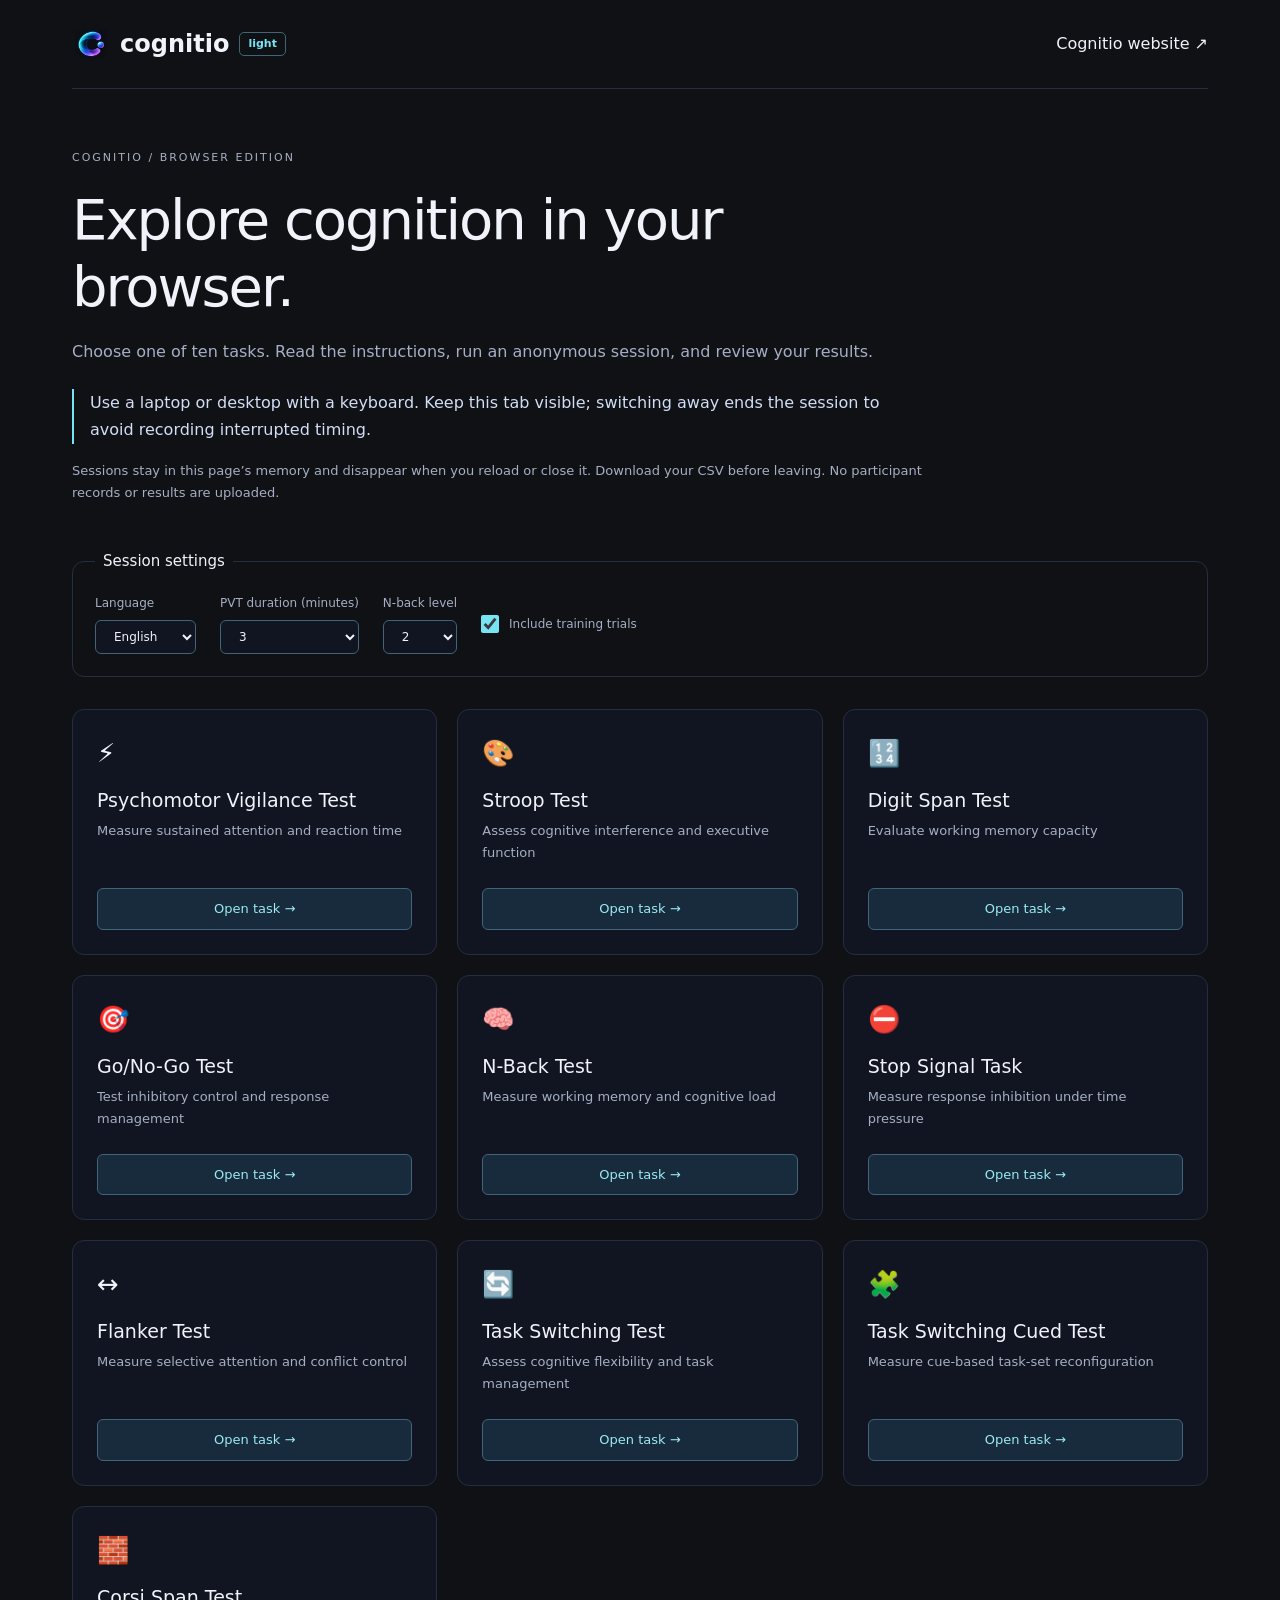
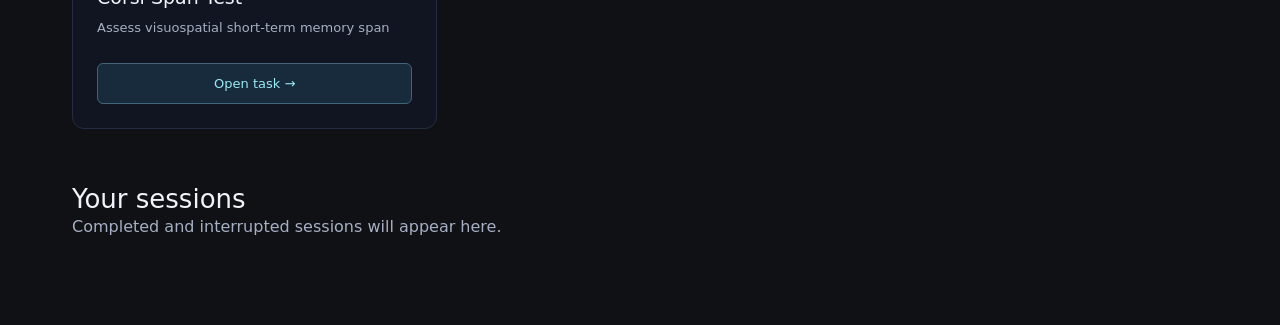
==== play/index.html @ 1f58362c "Publish Cognitio Light with ten anonymous browser tasks and CSV exports" ====
<!doctype html>
<!-- Build entry for Cognitio Light; published as play/index.html. -->
<html lang="en"><head><meta charset="UTF-8"><meta name="viewport" content="width=device-width, initial-scale=1"><meta name="theme-color" content="#090c15"><meta name="description" content="Try all ten Cognitio cognitive tasks in your browser. Anonymous sessions, immediate results, and CSV downloads."><title>Cognitio Light — Browser tasks</title><link rel="icon" href="../assets/favicon.ico">  <script type="module" crossorigin src="./assets/browser-CPSh7Lcc.js"></script>
  <link rel="stylesheet" crossorigin href="./assets/browser-DPBLbcCQ.css">
</head><body><div id="root"></div></body></html>
---- play/assets/browser-DPBLbcCQ.css ----
@charset "UTF-8";:root,[data-bs-theme=light]{--bs-blue:#0d6efd;--bs-indigo:#6610f2;--bs-purple:#6f42c1;--bs-pink:#d63384;--bs-red:#dc3545;--bs-orange:#fd7e14;--bs-yellow:#ffc107;--bs-green:#198754;--bs-teal:#20c997;--bs-cyan:#0dcaf0;--bs-black:#000;--bs-white:#fff;--bs-gray:#6c757d;--bs-gray-dark:#343a40;--bs-gray-100:#f8f9fa;--bs-gray-200:#e9ecef;--bs-gray-300:#dee2e6;--bs-gray-400:#ced4da;--bs-gray-500:#adb5bd;--bs-gray-600:#6c757d;--bs-gray-700:#495057;--bs-gray-800:#343a40;--bs-gray-900:#212529;--bs-primary:#0d6efd;--bs-secondary:#6c757d;--bs-success:#198754;--bs-info:#0dcaf0;--bs-warning:#ffc107;--bs-danger:#dc3545;--bs-light:#f8f9fa;--bs-dark:#212529;--bs-primary-rgb:13,110,253;--bs-secondary-rgb:108,117,125;--bs-success-rgb:25,135,84;--bs-info-rgb:13,202,240;--bs-warning-rgb:255,193,7;--bs-danger-rgb:220,53,69;--bs-light-rgb:248,249,250;--bs-dark-rgb:33,37,41;--bs-primary-text-emphasis:#052c65;--bs-secondary-text-emphasis:#2b2f32;--bs-success-text-emphasis:#0a3622;--bs-info-text-emphasis:#055160;--bs-warning-text-emphasis:#664d03;--bs-danger-text-emphasis:#58151c;--bs-light-text-emphasis:#495057;--bs-dark-text-emphasis:#495057;--bs-primary-bg-subtle:#cfe2ff;--bs-secondary-bg-subtle:#e2e3e5;--bs-success-bg-subtle:#d1e7dd;--bs-info-bg-subtle:#cff4fc;--bs-warning-bg-subtle:#fff3cd;--bs-danger-bg-subtle:#f8d7da;--bs-light-bg-subtle:#fcfcfd;--bs-dark-bg-subtle:#ced4da;--bs-primary-border-subtle:#9ec5fe;--bs-secondary-border-subtle:#c4c8cb;--bs-success-border-subtle:#a3cfbb;--bs-info-border-subtle:#9eeaf9;--bs-warning-border-subtle:#ffe69c;--bs-danger-border-subtle:#f1aeb5;--bs-light-border-subtle:#e9ecef;--bs-dark-border-subtle:#adb5bd;--bs-white-rgb:255,255,255;--bs-black-rgb:0,0,0;--bs-font-sans-serif:system-ui,-apple-system,"Segoe UI",Roboto,"Helvetica Neue","Noto Sans","Liberation Sans",Arial,sans-serif,"Apple Color Emoji","Segoe UI Emoji","Segoe UI Symbol","Noto Color Emoji";--bs-font-monospace:SFMono-Regular,Menlo,Monaco,Consolas,"Liberation Mono","Courier New",monospace;--bs-gradient:linear-gradient(180deg, rgba(255, 255, 255, .15), rgba(255, 255, 255, 0));--bs-body-font-family:var(--bs-font-sans-serif);--bs-body-font-size:1rem;--bs-body-font-weight:400;--bs-body-line-height:1.5;--bs-body-color:#212529;--bs-body-color-rgb:33,37,41;--bs-body-bg:#fff;--bs-body-bg-rgb:255,255,255;--bs-emphasis-color:#000;--bs-emphasis-color-rgb:0,0,0;--bs-secondary-color:rgba(33, 37, 41, .75);--bs-secondary-color-rgb:33,37,41;--bs-secondary-bg:#e9ecef;--bs-secondary-bg-rgb:233,236,239;--bs-tertiary-color:rgba(33, 37, 41, .5);--bs-tertiary-color-rgb:33,37,41;--bs-tertiary-bg:#f8f9fa;--bs-tertiary-bg-rgb:248,249,250;--bs-heading-color:inherit;--bs-link-color:#0d6efd;--bs-link-color-rgb:13,110,253;--bs-link-decoration:underline;--bs-link-hover-color:#0a58ca;--bs-link-hover-color-rgb:10,88,202;--bs-code-color:#d63384;--bs-highlight-color:#212529;--bs-highlight-bg:#fff3cd;--bs-border-width:1px;--bs-border-style:solid;--bs-border-color:#dee2e6;--bs-border-color-translucent:rgba(0, 0, 0, .175);--bs-border-radius:.375rem;--bs-border-radius-sm:.25rem;--bs-border-radius-lg:.5rem;--bs-border-radius-xl:1rem;--bs-border-radius-xxl:2rem;--bs-border-radius-2xl:var(--bs-border-radius-xxl);--bs-border-radius-pill:50rem;--bs-box-shadow:0 .5rem 1rem rgba(0, 0, 0, .15);--bs-box-shadow-sm:0 .125rem .25rem rgba(0, 0, 0, .075);--bs-box-shadow-lg:0 1rem 3rem rgba(0, 0, 0, .175);--bs-box-shadow-inset:inset 0 1px 2px rgba(0, 0, 0, .075);--bs-focus-ring-width:.25rem;--bs-focus-ring-opacity:.25;--bs-focus-ring-color:rgba(13, 110, 253, .25);--bs-form-valid-color:#198754;--bs-form-valid-border-color:#198754;--bs-form-invalid-color:#dc3545;--bs-form-invalid-border-color:#dc3545}[data-bs-theme=dark]{color-scheme:dark;--bs-body-color:#dee2e6;--bs-body-color-rgb:222,226,230;--bs-body-bg:#212529;--bs-body-bg-rgb:33,37,41;--bs-emphasis-color:#fff;--bs-emphasis-color-rgb:255,255,255;--bs-secondary-color:rgba(222, 226, 230, .75);--bs-secondary-color-rgb:222,226,230;--bs-secondary-bg:#343a40;--bs-secondary-bg-rgb:52,58,64;--bs-tertiary-color:rgba(222, 226, 230, .5);--bs-tertiary-color-rgb:222,226,230;--bs-tertiary-bg:#2b3035;--bs-tertiary-bg-rgb:43,48,53;--bs-primary-text-emphasis:#6ea8fe;--bs-secondary-text-emphasis:#a7acb1;--bs-success-text-emphasis:#75b798;--bs-info-text-emphasis:#6edff6;--bs-warning-text-emphasis:#ffda6a;--bs-danger-text-emphasis:#ea868f;--bs-light-text-emphasis:#f8f9fa;--bs-dark-text-emphasis:#dee2e6;--bs-primary-bg-subtle:#031633;--bs-secondary-bg-subtle:#161719;--bs-success-bg-subtle:#051b11;--bs-info-bg-subtle:#032830;--bs-warning-bg-subtle:#332701;--bs-danger-bg-subtle:#2c0b0e;--bs-light-bg-subtle:#343a40;--bs-dark-bg-subtle:#1a1d20;--bs-primary-border-subtle:#084298;--bs-secondary-border-subtle:#41464b;--bs-success-border-subtle:#0f5132;--bs-info-border-subtle:#087990;--bs-warning-border-subtle:#997404;--bs-danger-border-subtle:#842029;--bs-light-border-subtle:#495057;--bs-dark-border-subtle:#343a40;--bs-heading-color:inherit;--bs-link-color:#6ea8fe;--bs-link-hover-color:#8bb9fe;--bs-link-color-rgb:110,168,254;--bs-link-hover-color-rgb:139,185,254;--bs-code-color:#e685b5;--bs-highlight-color:#dee2e6;--bs-highlight-bg:#664d03;--bs-border-color:#495057;--bs-border-color-translucent:rgba(255, 255, 255, .15);--bs-form-valid-color:#75b798;--bs-form-valid-border-color:#75b798;--bs-form-invalid-color:#ea868f;--bs-form-invalid-border-color:#ea868f}*,:after,:before{box-sizing:border-box}@media(prefers-reduced-motion:no-preference){:root{scroll-behavior:smooth}}body{margin:0;font-family:var(--bs-body-font-family);font-size:var(--bs-body-font-size);font-weight:var(--bs-body-font-weight);line-height:var(--bs-body-line-height);color:var(--bs-body-color);text-align:var(--bs-body-text-align);background-color:var(--bs-body-bg);-webkit-text-size-adjust:100%;-webkit-tap-highlight-color:transparent}hr{margin:1rem 0;color:inherit;border:0;border-top:var(--bs-border-width) solid;opacity:.25}.h1,.h2,.h3,.h4,.h5,.h6,h1,h2,h3,h4,h5,h6{margin-top:0;margin-bottom:.5rem;font-weight:500;line-height:1.2;color:var(--bs-heading-color)}.h1,h1{font-size:calc(1.375rem + 1.5vw)}@media(min-width:1200px){.h1,h1{font-size:2.5rem}}.h2,h2{font-size:calc(1.325rem + .9vw)}@media(min-width:1200px){.h2,h2{font-size:2rem}}.h3,h3{font-size:calc(1.3rem + .6vw)}@media(min-width:1200px){.h3,h3{font-size:1.75rem}}.h4,h4{font-size:calc(1.275rem + .3vw)}@media(min-width:1200px){.h4,h4{font-size:1.5rem}}.h5,h5{font-size:1.25rem}.h6,h6{font-size:1rem}p{margin-top:0;margin-bottom:1rem}abbr[title]{-webkit-text-decoration:underline dotted;text-decoration:underline dotted;cursor:help;-webkit-text-decoration-skip-ink:none;text-decoration-skip-ink:none}address{margin-bottom:1rem;font-style:normal;line-height:inherit}ol,ul{padding-left:2rem}dl,ol,ul{margin-top:0;margin-bottom:1rem}ol ol,ol ul,ul ol,ul ul{margin-bottom:0}dt{font-weight:700}dd{margin-bottom:.5rem;margin-left:0}blockquote{margin:0 0 1rem}b,strong{font-weight:bolder}.small,small{font-size:.875em}.mark,mark{padding:.1875em;color:var(--bs-highlight-color);background-color:var(--bs-highlight-bg)}sub,sup{position:relative;font-size:.75em;line-height:0;vertical-align:baseline}sub{bottom:-.25em}sup{top:-.5em}a{color:rgba(var(--bs-link-color-rgb),var(--bs-link-opacity,1));text-decoration:underline}a:hover{--bs-link-color-rgb:var(--bs-link-hover-color-rgb)}a:not([href]):not([class]),a:not([href]):not([class]):hover{color:inherit;text-decoration:none}code,kbd,pre,samp{font-family:var(--bs-font-monospace);font-size:1em}pre{display:block;margin-top:0;margin-bottom:1rem;overflow:auto;font-size:.875em}pre code{font-size:inherit;color:inherit;word-break:normal}code{font-size:.875em;color:var(--bs-code-color);word-wrap:break-word}a>code{color:inherit}kbd{padding:.1875rem .375rem;font-size:.875em;color:var(--bs-body-bg);background-color:var(--bs-body-color);border-radius:.25rem}kbd kbd{padding:0;font-size:1em}figure{margin:0 0 1rem}img,svg{vertical-align:middle}table{caption-side:bottom;border-collapse:collapse}caption{padding-top:.5rem;padding-bottom:.5rem;color:var(--bs-secondary-color);text-align:left}th{text-align:inherit;text-align:-webkit-match-parent}tbody,td,tfoot,th,thead,tr{border-color:inherit;border-style:solid;border-width:0}label{display:inline-block}button{border-radius:0}button:focus:not(:focus-visible){outline:0}button,input,optgroup,select,textarea{margin:0;font-family:inherit;font-size:inherit;line-height:inherit}button,select{text-transform:none}[role=button]{cursor:pointer}select{word-wrap:normal}select:disabled{opacity:1}[list]:not([type=date]):not([type=datetime-local]):not([type=month]):not([type=week]):not([type=time])::-webkit-calendar-picker-indicator{display:none!important}[type=button],[type=reset],[type=submit],button{-webkit-appearance:button}[type=button]:not(:disabled),[type=reset]:not(:disabled),[type=submit]:not(:disabled),button:not(:disabled){cursor:pointer}::-moz-focus-inner{padding:0;border-style:none}textarea{resize:vertical}fieldset{min-width:0;padding:0;margin:0;border:0}legend{float:left;width:100%;padding:0;margin-bottom:.5rem;line-height:inherit;font-size:calc(1.275rem + .3vw)}@media(min-width:1200px){legend{font-size:1.5rem}}legend+*{clear:left}::-webkit-datetime-edit-day-field,::-webkit-datetime-edit-fields-wrapper,::-webkit-datetime-edit-hour-field,::-webkit-datetime-edit-minute,::-webkit-datetime-edit-month-field,::-webkit-datetime-edit-text,::-webkit-datetime-edit-year-field{padding:0}::-webkit-inner-spin-button{height:auto}[type=search]{-webkit-appearance:textfield;outline-offset:-2px}[type=search]::-webkit-search-cancel-button{cursor:pointer;filter:grayscale(1)}::-webkit-search-decoration{-webkit-appearance:none}::-webkit-color-swatch-wrapper{padding:0}::-webkit-file-upload-button{font:inherit;-webkit-appearance:button}::file-selector-button{font:inherit;-webkit-appearance:button}output{display:inline-block}iframe{border:0}summary{display:list-item;cursor:pointer}progress{vertical-align:baseline}[hidden]{display:none!important}.lead{font-size:1.25rem;font-weight:300}.display-1{font-weight:300;line-height:1.2;font-size:calc(1.625rem + 4.5vw)}@media(min-width:1200px){.display-1{font-size:5rem}}.display-2{font-weight:300;line-height:1.2;font-size:calc(1.575rem + 3.9vw)}@media(min-width:1200px){.display-2{font-size:4.5rem}}.display-3{font-weight:300;line-height:1.2;font-size:calc(1.525rem + 3.3vw)}@media(min-width:1200px){.display-3{font-size:4rem}}.display-4{font-weight:300;line-height:1.2;font-size:calc(1.475rem + 2.7vw)}@media(min-width:1200px){.display-4{font-size:3.5rem}}.display-5{font-weight:300;line-height:1.2;font-size:calc(1.425rem + 2.1vw)}@media(min-width:1200px){.display-5{font-size:3rem}}.display-6{font-weight:300;line-height:1.2;font-size:calc(1.375rem + 1.5vw)}@media(min-width:1200px){.display-6{font-size:2.5rem}}.list-unstyled,.list-inline{padding-left:0;list-style:none}.list-inline-item{display:inline-block}.list-inline-item:not(:last-child){margin-right:.5rem}.initialism{font-size:.875em;text-transform:uppercase}.blockquote{margin-bottom:1rem;font-size:1.25rem}.blockquote>:last-child{margin-bottom:0}.blockquote-footer{margin-top:-1rem;margin-bottom:1rem;font-size:.875em;color:#6c757d}.blockquote-footer:before{content:"— "}.img-fluid{max-width:100%;height:auto}.img-thumbnail{padding:.25rem;background-color:var(--bs-body-bg);border:var(--bs-border-width) solid var(--bs-border-color);border-radius:var(--bs-border-radius);max-width:100%;height:auto}.figure{display:inline-block}.figure-img{margin-bottom:.5rem;line-height:1}.figure-caption{font-size:.875em;color:var(--bs-secondary-color)}.container,.container-fluid,.container-lg,.container-md,.container-sm,.container-xl,.container-xxl{--bs-gutter-x:1.5rem;--bs-gutter-y:0;width:100%;padding-right:calc(var(--bs-gutter-x) * .5);padding-left:calc(var(--bs-gutter-x) * .5);margin-right:auto;margin-left:auto}@media(min-width:576px){.container,.container-sm{max-width:540px}}@media(min-width:768px){.container,.container-md,.container-sm{max-width:720px}}@media(min-width:992px){.container,.container-lg,.container-md,.container-sm{max-width:960px}}@media(min-width:1200px){.container,.container-lg,.container-md,.container-sm,.container-xl{max-width:1140px}}@media(min-width:1400px){.container,.container-lg,.container-md,.container-sm,.container-xl,.container-xxl{max-width:1320px}}:root{--bs-breakpoint-xs:0;--bs-breakpoint-sm:576px;--bs-breakpoint-md:768px;--bs-breakpoint-lg:992px;--bs-breakpoint-xl:1200px;--bs-breakpoint-xxl:1400px}.row{--bs-gutter-x:1.5rem;--bs-gutter-y:0;display:flex;flex-wrap:wrap;margin-top:calc(-1 * var(--bs-gutter-y));margin-right:calc(-.5 * var(--bs-gutter-x));margin-left:calc(-.5 * var(--bs-gutter-x))}.row>*{flex-shrink:0;width:100%;max-width:100%;padding-right:calc(var(--bs-gutter-x) * .5);padding-left:calc(var(--bs-gutter-x) * .5);margin-top:var(--bs-gutter-y)}.col{flex:1 0 0}.row-cols-auto>*{flex:0 0 auto;width:auto}.row-cols-1>*{flex:0 0 auto;width:100%}.row-cols-2>*{flex:0 0 auto;width:50%}.row-cols-3>*{flex:0 0 auto;width:33.33333333%}.row-cols-4>*{flex:0 0 auto;width:25%}.row-cols-5>*{flex:0 0 auto;width:20%}.row-cols-6>*{flex:0 0 auto;width:16.66666667%}.col-auto{flex:0 0 auto;width:auto}.col-1{flex:0 0 auto;width:8.33333333%}.col-2{flex:0 0 auto;width:16.66666667%}.col-3{flex:0 0 auto;width:25%}.col-4{flex:0 0 auto;width:33.33333333%}.col-5{flex:0 0 auto;width:41.66666667%}.col-6{flex:0 0 auto;width:50%}.col-7{flex:0 0 auto;width:58.33333333%}.col-8{flex:0 0 auto;width:66.66666667%}.col-9{flex:0 0 auto;width:75%}.col-10{flex:0 0 auto;width:83.33333333%}.col-11{flex:0 0 auto;width:91.66666667%}.col-12{flex:0 0 auto;width:100%}.offset-1{margin-left:8.33333333%}.offset-2{margin-left:16.66666667%}.offset-3{margin-left:25%}.offset-4{margin-left:33.33333333%}.offset-5{margin-left:41.66666667%}.offset-6{margin-left:50%}.offset-7{margin-left:58.33333333%}.offset-8{margin-left:66.66666667%}.offset-9{margin-left:75%}.offset-10{margin-left:83.33333333%}.offset-11{margin-left:91.66666667%}.g-0,.gx-0{--bs-gutter-x:0}.g-0,.gy-0{--bs-gutter-y:0}.g-1,.gx-1{--bs-gutter-x:.25rem}.g-1,.gy-1{--bs-gutter-y:.25rem}.g-2,.gx-2{--bs-gutter-x:.5rem}.g-2,.gy-2{--bs-gutter-y:.5rem}.g-3,.gx-3{--bs-gutter-x:1rem}.g-3,.gy-3{--bs-gutter-y:1rem}.g-4,.gx-4{--bs-gutter-x:1.5rem}.g-4,.gy-4{--bs-gutter-y:1.5rem}.g-5,.gx-5{--bs-gutter-x:3rem}.g-5,.gy-5{--bs-gutter-y:3rem}@media(min-width:576px){.col-sm{flex:1 0 0}.row-cols-sm-auto>*{flex:0 0 auto;width:auto}.row-cols-sm-1>*{flex:0 0 auto;width:100%}.row-cols-sm-2>*{flex:0 0 auto;width:50%}.row-cols-sm-3>*{flex:0 0 auto;width:33.33333333%}.row-cols-sm-4>*{flex:0 0 auto;width:25%}.row-cols-sm-5>*{flex:0 0 auto;width:20%}.row-cols-sm-6>*{flex:0 0 auto;width:16.66666667%}.col-sm-auto{flex:0 0 auto;width:auto}.col-sm-1{flex:0 0 auto;width:8.33333333%}.col-sm-2{flex:0 0 auto;width:16.66666667%}.col-sm-3{flex:0 0 auto;width:25%}.col-sm-4{flex:0 0 auto;width:33.33333333%}.col-sm-5{flex:0 0 auto;width:41.66666667%}.col-sm-6{flex:0 0 auto;width:50%}.col-sm-7{flex:0 0 auto;width:58.33333333%}.col-sm-8{flex:0 0 auto;width:66.66666667%}.col-sm-9{flex:0 0 auto;width:75%}.col-sm-10{flex:0 0 auto;width:83.33333333%}.col-sm-11{flex:0 0 auto;width:91.66666667%}.col-sm-12{flex:0 0 auto;width:100%}.offset-sm-0{margin-left:0}.offset-sm-1{margin-left:8.33333333%}.offset-sm-2{margin-left:16.66666667%}.offset-sm-3{margin-left:25%}.offset-sm-4{margin-left:33.33333333%}.offset-sm-5{margin-left:41.66666667%}.offset-sm-6{margin-left:50%}.offset-sm-7{margin-left:58.33333333%}.offset-sm-8{margin-left:66.66666667%}.offset-sm-9{margin-left:75%}.offset-sm-10{margin-left:83.33333333%}.offset-sm-11{margin-left:91.66666667%}.g-sm-0,.gx-sm-0{--bs-gutter-x:0}.g-sm-0,.gy-sm-0{--bs-gutter-y:0}.g-sm-1,.gx-sm-1{--bs-gutter-x:.25rem}.g-sm-1,.gy-sm-1{--bs-gutter-y:.25rem}.g-sm-2,.gx-sm-2{--bs-gutter-x:.5rem}.g-sm-2,.gy-sm-2{--bs-gutter-y:.5rem}.g-sm-3,.gx-sm-3{--bs-gutter-x:1rem}.g-sm-3,.gy-sm-3{--bs-gutter-y:1rem}.g-sm-4,.gx-sm-4{--bs-gutter-x:1.5rem}.g-sm-4,.gy-sm-4{--bs-gutter-y:1.5rem}.g-sm-5,.gx-sm-5{--bs-gutter-x:3rem}.g-sm-5,.gy-sm-5{--bs-gutter-y:3rem}}@media(min-width:768px){.col-md{flex:1 0 0}.row-cols-md-auto>*{flex:0 0 auto;width:auto}.row-cols-md-1>*{flex:0 0 auto;width:100%}.row-cols-md-2>*{flex:0 0 auto;width:50%}.row-cols-md-3>*{flex:0 0 auto;width:33.33333333%}.row-cols-md-4>*{flex:0 0 auto;width:25%}.row-cols-md-5>*{flex:0 0 auto;width:20%}.row-cols-md-6>*{flex:0 0 auto;width:16.66666667%}.col-md-auto{flex:0 0 auto;width:auto}.col-md-1{flex:0 0 auto;width:8.33333333%}.col-md-2{flex:0 0 auto;width:16.66666667%}.col-md-3{flex:0 0 auto;width:25%}.col-md-4{flex:0 0 auto;width:33.33333333%}.col-md-5{flex:0 0 auto;width:41.66666667%}.col-md-6{flex:0 0 auto;width:50%}.col-md-7{flex:0 0 auto;width:58.33333333%}.col-md-8{flex:0 0 auto;width:66.66666667%}.col-md-9{flex:0 0 auto;width:75%}.col-md-10{flex:0 0 auto;width:83.33333333%}.col-md-11{flex:0 0 auto;width:91.66666667%}.col-md-12{flex:0 0 auto;width:100%}.offset-md-0{margin-left:0}.offset-md-1{margin-left:8.33333333%}.offset-md-2{margin-left:16.66666667%}.offset-md-3{margin-left:25%}.offset-md-4{margin-left:33.33333333%}.offset-md-5{margin-left:41.66666667%}.offset-md-6{margin-left:50%}.offset-md-7{margin-left:58.33333333%}.offset-md-8{margin-left:66.66666667%}.offset-md-9{margin-left:75%}.offset-md-10{margin-left:83.33333333%}.offset-md-11{margin-left:91.66666667%}.g-md-0,.gx-md-0{--bs-gutter-x:0}.g-md-0,.gy-md-0{--bs-gutter-y:0}.g-md-1,.gx-md-1{--bs-gutter-x:.25rem}.g-md-1,.gy-md-1{--bs-gutter-y:.25rem}.g-md-2,.gx-md-2{--bs-gutter-x:.5rem}.g-md-2,.gy-md-2{--bs-gutter-y:.5rem}.g-md-3,.gx-md-3{--bs-gutter-x:1rem}.g-md-3,.gy-md-3{--bs-gutter-y:1rem}.g-md-4,.gx-md-4{--bs-gutter-x:1.5rem}.g-md-4,.gy-md-4{--bs-gutter-y:1.5rem}.g-md-5,.gx-md-5{--bs-gutter-x:3rem}.g-md-5,.gy-md-5{--bs-gutter-y:3rem}}@media(min-width:992px){.col-lg{flex:1 0 0}.row-cols-lg-auto>*{flex:0 0 auto;width:auto}.row-cols-lg-1>*{flex:0 0 auto;width:100%}.row-cols-lg-2>*{flex:0 0 auto;width:50%}.row-cols-lg-3>*{flex:0 0 auto;width:33.33333333%}.row-cols-lg-4>*{flex:0 0 auto;width:25%}.row-cols-lg-5>*{flex:0 0 auto;width:20%}.row-cols-lg-6>*{flex:0 0 auto;width:16.66666667%}.col-lg-auto{flex:0 0 auto;width:auto}.col-lg-1{flex:0 0 auto;width:8.33333333%}.col-lg-2{flex:0 0 auto;width:16.66666667%}.col-lg-3{flex:0 0 auto;width:25%}.col-lg-4{flex:0 0 auto;width:33.33333333%}.col-lg-5{flex:0 0 auto;width:41.66666667%}.col-lg-6{flex:0 0 auto;width:50%}.col-lg-7{flex:0 0 auto;width:58.33333333%}.col-lg-8{flex:0 0 auto;width:66.66666667%}.col-lg-9{flex:0 0 auto;width:75%}.col-lg-10{flex:0 0 auto;width:83.33333333%}.col-lg-11{flex:0 0 auto;width:91.66666667%}.col-lg-12{flex:0 0 auto;width:100%}.offset-lg-0{margin-left:0}.offset-lg-1{margin-left:8.33333333%}.offset-lg-2{margin-left:16.66666667%}.offset-lg-3{margin-left:25%}.offset-lg-4{margin-left:33.33333333%}.offset-lg-5{margin-left:41.66666667%}.offset-lg-6{margin-left:50%}.offset-lg-7{margin-left:58.33333333%}.offset-lg-8{margin-left:66.66666667%}.offset-lg-9{margin-left:75%}.offset-lg-10{margin-left:83.33333333%}.offset-lg-11{margin-left:91.66666667%}.g-lg-0,.gx-lg-0{--bs-gutter-x:0}.g-lg-0,.gy-lg-0{--bs-gutter-y:0}.g-lg-1,.gx-lg-1{--bs-gutter-x:.25rem}.g-lg-1,.gy-lg-1{--bs-gutter-y:.25rem}.g-lg-2,.gx-lg-2{--bs-gutter-x:.5rem}.g-lg-2,.gy-lg-2{--bs-gutter-y:.5rem}.g-lg-3,.gx-lg-3{--bs-gutter-x:1rem}.g-lg-3,.gy-lg-3{--bs-gutter-y:1rem}.g-lg-4,.gx-lg-4{--bs-gutter-x:1.5rem}.g-lg-4,.gy-lg-4{--bs-gutter-y:1.5rem}.g-lg-5,.gx-lg-5{--bs-gutter-x:3rem}.g-lg-5,.gy-lg-5{--bs-gutter-y:3rem}}@media(min-width:1200px){.col-xl{flex:1 0 0}.row-cols-xl-auto>*{flex:0 0 auto;width:auto}.row-cols-xl-1>*{flex:0 0 auto;width:100%}.row-cols-xl-2>*{flex:0 0 auto;width:50%}.row-cols-xl-3>*{flex:0 0 auto;width:33.33333333%}.row-cols-xl-4>*{flex:0 0 auto;width:25%}.row-cols-xl-5>*{flex:0 0 auto;width:20%}.row-cols-xl-6>*{flex:0 0 auto;width:16.66666667%}.col-xl-auto{flex:0 0 auto;width:auto}.col-xl-1{flex:0 0 auto;width:8.33333333%}.col-xl-2{flex:0 0 auto;width:16.66666667%}.col-xl-3{flex:0 0 auto;width:25%}.col-xl-4{flex:0 0 auto;width:33.33333333%}.col-xl-5{flex:0 0 auto;width:41.66666667%}.col-xl-6{flex:0 0 auto;width:50%}.col-xl-7{flex:0 0 auto;width:58.33333333%}.col-xl-8{flex:0 0 auto;width:66.66666667%}.col-xl-9{flex:0 0 auto;width:75%}.col-xl-10{flex:0 0 auto;width:83.33333333%}.col-xl-11{flex:0 0 auto;width:91.66666667%}.col-xl-12{flex:0 0 auto;width:100%}.offset-xl-0{margin-left:0}.offset-xl-1{margin-left:8.33333333%}.offset-xl-2{margin-left:16.66666667%}.offset-xl-3{margin-left:25%}.offset-xl-4{margin-left:33.33333333%}.offset-xl-5{margin-left:41.66666667%}.offset-xl-6{margin-left:50%}.offset-xl-7{margin-left:58.33333333%}.offset-xl-8{margin-left:66.66666667%}.offset-xl-9{margin-left:75%}.offset-xl-10{margin-left:83.33333333%}.offset-xl-11{margin-left:91.66666667%}.g-xl-0,.gx-xl-0{--bs-gutter-x:0}.g-xl-0,.gy-xl-0{--bs-gutter-y:0}.g-xl-1,.gx-xl-1{--bs-gutter-x:.25rem}.g-xl-1,.gy-xl-1{--bs-gutter-y:.25rem}.g-xl-2,.gx-xl-2{--bs-gutter-x:.5rem}.g-xl-2,.gy-xl-2{--bs-gutter-y:.5rem}.g-xl-3,.gx-xl-3{--bs-gutter-x:1rem}.g-xl-3,.gy-xl-3{--bs-gutter-y:1rem}.g-xl-4,.gx-xl-4{--bs-gutter-x:1.5rem}.g-xl-4,.gy-xl-4{--bs-gutter-y:1.5rem}.g-xl-5,.gx-xl-5{--bs-gutter-x:3rem}.g-xl-5,.gy-xl-5{--bs-gutter-y:3rem}}@media(min-width:1400px){.col-xxl{flex:1 0 0}.row-cols-xxl-auto>*{flex:0 0 auto;width:auto}.row-cols-xxl-1>*{flex:0 0 auto;width:100%}.row-cols-xxl-2>*{flex:0 0 auto;width:50%}.row-cols-xxl-3>*{flex:0 0 auto;width:33.33333333%}.row-cols-xxl-4>*{flex:0 0 auto;width:25%}.row-cols-xxl-5>*{flex:0 0 auto;width:20%}.row-cols-xxl-6>*{flex:0 0 auto;width:16.66666667%}.col-xxl-auto{flex:0 0 auto;width:auto}.col-xxl-1{flex:0 0 auto;width:8.33333333%}.col-xxl-2{flex:0 0 auto;width:16.66666667%}.col-xxl-3{flex:0 0 auto;width:25%}.col-xxl-4{flex:0 0 auto;width:33.33333333%}.col-xxl-5{flex:0 0 auto;width:41.66666667%}.col-xxl-6{flex:0 0 auto;width:50%}.col-xxl-7{flex:0 0 auto;width:58.33333333%}.col-xxl-8{flex:0 0 auto;width:66.66666667%}.col-xxl-9{flex:0 0 auto;width:75%}.col-xxl-10{flex:0 0 auto;width:83.33333333%}.col-xxl-11{flex:0 0 auto;width:91.66666667%}.col-xxl-12{flex:0 0 auto;width:100%}.offset-xxl-0{margin-left:0}.offset-xxl-1{margin-left:8.33333333%}.offset-xxl-2{margin-left:16.66666667%}.offset-xxl-3{margin-left:25%}.offset-xxl-4{margin-left:33.33333333%}.offset-xxl-5{margin-left:41.66666667%}.offset-xxl-6{margin-left:50%}.offset-xxl-7{margin-left:58.33333333%}.offset-xxl-8{margin-left:66.66666667%}.offset-xxl-9{margin-left:75%}.offset-xxl-10{margin-left:83.33333333%}.offset-xxl-11{margin-left:91.66666667%}.g-xxl-0,.gx-xxl-0{--bs-gutter-x:0}.g-xxl-0,.gy-xxl-0{--bs-gutter-y:0}.g-xxl-1,.gx-xxl-1{--bs-gutter-x:.25rem}.g-xxl-1,.gy-xxl-1{--bs-gutter-y:.25rem}.g-xxl-2,.gx-xxl-2{--bs-gutter-x:.5rem}.g-xxl-2,.gy-xxl-2{--bs-gutter-y:.5rem}.g-xxl-3,.gx-xxl-3{--bs-gutter-x:1rem}.g-xxl-3,.gy-xxl-3{--bs-gutter-y:1rem}.g-xxl-4,.gx-xxl-4{--bs-gutter-x:1.5rem}.g-xxl-4,.gy-xxl-4{--bs-gutter-y:1.5rem}.g-xxl-5,.gx-xxl-5{--bs-gutter-x:3rem}.g-xxl-5,.gy-xxl-5{--bs-gutter-y:3rem}}.table{--bs-table-color-type:initial;--bs-table-bg-type:initial;--bs-table-color-state:initial;--bs-table-bg-state:initial;--bs-table-color:var(--bs-emphasis-color);--bs-table-bg:var(--bs-body-bg);--bs-table-border-color:var(--bs-border-color);--bs-table-accent-bg:transparent;--bs-table-striped-color:var(--bs-emphasis-color);--bs-table-striped-bg:rgba(var(--bs-emphasis-color-rgb), .05);--bs-table-active-color:var(--bs-emphasis-color);--bs-table-active-bg:rgba(var(--bs-emphasis-color-rgb), .1);--bs-table-hover-color:var(--bs-emphasis-color);--bs-table-hover-bg:rgba(var(--bs-emphasis-color-rgb), .075);width:100%;margin-bottom:1rem;vertical-align:top;border-color:var(--bs-table-border-color)}.table>:not(caption)>*>*{padding:.5rem;color:var(--bs-table-color-state,var(--bs-table-color-type,var(--bs-table-color)));background-color:var(--bs-table-bg);border-bottom-width:var(--bs-border-width);box-shadow:inset 0 0 0 9999px var(--bs-table-bg-state,var(--bs-table-bg-type,var(--bs-table-accent-bg)))}.table>tbody{vertical-align:inherit}.table>thead{vertical-align:bottom}.table-group-divider{border-top:calc(var(--bs-border-width) * 2) solid currentcolor}.caption-top{caption-side:top}.table-sm>:not(caption)>*>*{padding:.25rem}.table-bordered>:not(caption)>*{border-width:var(--bs-border-width) 0}.table-bordered>:not(caption)>*>*{border-width:0 var(--bs-border-width)}.table-borderless>:not(caption)>*>*{border-bottom-width:0}.table-borderless>:not(:first-child){border-top-width:0}.table-striped>tbody>tr:nth-of-type(odd)>*{--bs-table-color-type:var(--bs-table-striped-color);--bs-table-bg-type:var(--bs-table-striped-bg)}.table-striped-columns>:not(caption)>tr>:nth-child(2n){--bs-table-color-type:var(--bs-table-striped-color);--bs-table-bg-type:var(--bs-table-striped-bg)}.table-active{--bs-table-color-state:var(--bs-table-active-color);--bs-table-bg-state:var(--bs-table-active-bg)}.table-hover>tbody>tr:hover>*{--bs-table-color-state:var(--bs-table-hover-color);--bs-table-bg-state:var(--bs-table-hover-bg)}.table-primary{--bs-table-color:#000;--bs-table-bg:#cfe2ff;--bs-table-border-color:#a6b5cc;--bs-table-striped-bg:#c5d7f2;--bs-table-striped-color:#000;--bs-table-active-bg:#bacbe6;--bs-table-active-color:#000;--bs-table-hover-bg:#bfd1ec;--bs-table-hover-color:#000;color:var(--bs-table-color);border-color:var(--bs-table-border-color)}.table-secondary{--bs-table-color:#000;--bs-table-bg:#e2e3e5;--bs-table-border-color:#b5b6b7;--bs-table-striped-bg:#d7d8da;--bs-table-striped-color:#000;--bs-table-active-bg:#cbccce;--bs-table-active-color:#000;--bs-table-hover-bg:#d1d2d4;--bs-table-hover-color:#000;color:var(--bs-table-color);border-color:var(--bs-table-border-color)}.table-success{--bs-table-color:#000;--bs-table-bg:#d1e7dd;--bs-table-border-color:#a7b9b1;--bs-table-striped-bg:#c7dbd2;--bs-table-striped-color:#000;--bs-table-active-bg:#bcd0c7;--bs-table-active-color:#000;--bs-table-hover-bg:#c1d6cc;--bs-table-hover-color:#000;color:var(--bs-table-color);border-color:var(--bs-table-border-color)}.table-info{--bs-table-color:#000;--bs-table-bg:#cff4fc;--bs-table-border-color:#a6c3ca;--bs-table-striped-bg:#c5e8ef;--bs-table-striped-color:#000;--bs-table-active-bg:#badce3;--bs-table-active-color:#000;--bs-table-hover-bg:#bfe2e9;--bs-table-hover-color:#000;color:var(--bs-table-color);border-color:var(--bs-table-border-color)}.table-warning{--bs-table-color:#000;--bs-table-bg:#fff3cd;--bs-table-border-color:#ccc2a4;--bs-table-striped-bg:#f2e7c3;--bs-table-striped-color:#000;--bs-table-active-bg:#e6dbb9;--bs-table-active-color:#000;--bs-table-hover-bg:#ece1be;--bs-table-hover-color:#000;color:var(--bs-table-color);border-color:var(--bs-table-border-color)}.table-danger{--bs-table-color:#000;--bs-table-bg:#f8d7da;--bs-table-border-color:#c6acae;--bs-table-striped-bg:#eccccf;--bs-table-striped-color:#000;--bs-table-active-bg:#dfc2c4;--bs-table-active-color:#000;--bs-table-hover-bg:#e5c7ca;--bs-table-hover-color:#000;color:var(--bs-table-color);border-color:var(--bs-table-border-color)}.table-light{--bs-table-color:#000;--bs-table-bg:#f8f9fa;--bs-table-border-color:#c6c7c8;--bs-table-striped-bg:#ecedee;--bs-table-striped-color:#000;--bs-table-active-bg:#dfe0e1;--bs-table-active-color:#000;--bs-table-hover-bg:#e5e6e7;--bs-table-hover-color:#000;color:var(--bs-table-color);border-color:var(--bs-table-border-color)}.table-dark{--bs-table-color:#fff;--bs-table-bg:#212529;--bs-table-border-color:#4d5154;--bs-table-striped-bg:#2c3034;--bs-table-striped-color:#fff;--bs-table-active-bg:#373b3e;--bs-table-active-color:#fff;--bs-table-hover-bg:#323539;--bs-table-hover-color:#fff;color:var(--bs-table-color);border-color:var(--bs-table-border-color)}.table-responsive{overflow-x:auto;-webkit-overflow-scrolling:touch}@media(max-width:575.98px){.table-responsive-sm{overflow-x:auto;-webkit-overflow-scrolling:touch}}@media(max-width:767.98px){.table-responsive-md{overflow-x:auto;-webkit-overflow-scrolling:touch}}@media(max-width:991.98px){.table-responsive-lg{overflow-x:auto;-webkit-overflow-scrolling:touch}}@media(max-width:1199.98px){.table-responsive-xl{overflow-x:auto;-webkit-overflow-scrolling:touch}}@media(max-width:1399.98px){.table-responsive-xxl{overflow-x:auto;-webkit-overflow-scrolling:touch}}.form-label{margin-bottom:.5rem}.col-form-label{padding-top:calc(.375rem + var(--bs-border-width));padding-bottom:calc(.375rem + var(--bs-border-width));margin-bottom:0;font-size:inherit;line-height:1.5}.col-form-label-lg{padding-top:calc(.5rem + var(--bs-border-width));padding-bottom:calc(.5rem + var(--bs-border-width));font-size:1.25rem}.col-form-label-sm{padding-top:calc(.25rem + var(--bs-border-width));padding-bottom:calc(.25rem + var(--bs-border-width));font-size:.875rem}.form-text{margin-top:.25rem;font-size:.875em;color:var(--bs-secondary-color)}.form-control{display:block;width:100%;padding:.375rem .75rem;font-size:1rem;font-weight:400;line-height:1.5;color:var(--bs-body-color);-webkit-appearance:none;-moz-appearance:none;appearance:none;background-color:var(--bs-body-bg);background-clip:padding-box;border:var(--bs-border-width) solid var(--bs-border-color);border-radius:var(--bs-border-radius);transition:border-color .15s ease-in-out,box-shadow .15s ease-in-out}@media(prefers-reduced-motion:reduce){.form-control{transition:none}}.form-control[type=file]{overflow:hidden}.form-control[type=file]:not(:disabled):not([readonly]){cursor:pointer}.form-control:focus{color:var(--bs-body-color);background-color:var(--bs-body-bg);border-color:#86b7fe;outline:0;box-shadow:0 0 0 .25rem #0d6efd40}.form-control::-webkit-date-and-time-value{min-width:85px;height:1.5em;margin:0}.form-control::-webkit-datetime-edit{display:block;padding:0}.form-control::placeholder{color:var(--bs-secondary-color);opacity:1}.form-control:disabled{background-color:var(--bs-secondary-bg);opacity:1}.form-control::-webkit-file-upload-button{padding:.375rem .75rem;margin:-.375rem -.75rem;-webkit-margin-end:.75rem;margin-inline-end:.75rem;color:var(--bs-body-color);background-color:var(--bs-tertiary-bg);pointer-events:none;border-color:inherit;border-style:solid;border-width:0;border-inline-end-width:var(--bs-border-width);border-radius:0;-webkit-transition:color .15s ease-in-out,background-color .15s ease-in-out,border-color .15s ease-in-out,box-shadow .15s ease-in-out;transition:color .15s ease-in-out,background-color .15s ease-in-out,border-color .15s ease-in-out,box-shadow .15s ease-in-out}.form-control::file-selector-button{padding:.375rem .75rem;margin:-.375rem -.75rem;-webkit-margin-end:.75rem;margin-inline-end:.75rem;color:var(--bs-body-color);background-color:var(--bs-tertiary-bg);pointer-events:none;border-color:inherit;border-style:solid;border-width:0;border-inline-end-width:var(--bs-border-width);border-radius:0;transition:color .15s ease-in-out,background-color .15s ease-in-out,border-color .15s ease-in-out,box-shadow .15s ease-in-out}@media(prefers-reduced-motion:reduce){.form-control::-webkit-file-upload-button{-webkit-transition:none;transition:none}.form-control::file-selector-button{transition:none}}.form-control:hover:not(:disabled):not([readonly])::-webkit-file-upload-button{background-color:var(--bs-secondary-bg)}.form-control:hover:not(:disabled):not([readonly])::file-selector-button{background-color:var(--bs-secondary-bg)}.form-control-plaintext{display:block;width:100%;padding:.375rem 0;margin-bottom:0;line-height:1.5;color:var(--bs-body-color);background-color:transparent;border:solid transparent;border-width:var(--bs-border-width) 0}.form-control-plaintext:focus{outline:0}.form-control-plaintext.form-control-lg,.form-control-plaintext.form-control-sm{padding-right:0;padding-left:0}.form-control-sm{min-height:calc(1.5em + .5rem + calc(var(--bs-border-width) * 2));padding:.25rem .5rem;font-size:.875rem;border-radius:var(--bs-border-radius-sm)}.form-control-sm::-webkit-file-upload-button{padding:.25rem .5rem;margin:-.25rem -.5rem;-webkit-margin-end:.5rem;margin-inline-end:.5rem}.form-control-sm::file-selector-button{padding:.25rem .5rem;margin:-.25rem -.5rem;-webkit-margin-end:.5rem;margin-inline-end:.5rem}.form-control-lg{min-height:calc(1.5em + 1rem + calc(var(--bs-border-width) * 2));padding:.5rem 1rem;font-size:1.25rem;border-radius:var(--bs-border-radius-lg)}.form-control-lg::-webkit-file-upload-button{padding:.5rem 1rem;margin:-.5rem -1rem;-webkit-margin-end:1rem;margin-inline-end:1rem}.form-control-lg::file-selector-button{padding:.5rem 1rem;margin:-.5rem -1rem;-webkit-margin-end:1rem;margin-inline-end:1rem}textarea.form-control{min-height:calc(1.5em + .75rem + calc(var(--bs-border-width) * 2))}textarea.form-control-sm{min-height:calc(1.5em + .5rem + calc(var(--bs-border-width) * 2))}textarea.form-control-lg{min-height:calc(1.5em + 1rem + calc(var(--bs-border-width) * 2))}.form-control-color{width:3rem;height:calc(1.5em + .75rem + calc(var(--bs-border-width) * 2));padding:.375rem}.form-control-color:not(:disabled):not([readonly]){cursor:pointer}.form-control-color::-moz-color-swatch{border:0!important;border-radius:var(--bs-border-radius)}.form-control-color::-webkit-color-swatch{border:0!important;border-radius:var(--bs-border-radius)}.form-control-color.form-control-sm{height:calc(1.5em + .5rem + calc(var(--bs-border-width) * 2))}.form-control-color.form-control-lg{height:calc(1.5em + 1rem + calc(var(--bs-border-width) * 2))}.form-select{--bs-form-select-bg-img:url("data:image/svg+xml,%3csvg xmlns='http://www.w3.org/2000/svg' viewBox='0 0 16 16'%3e%3cpath fill='none' stroke='%23343a40' stroke-linecap='round' stroke-linejoin='round' stroke-width='2' d='m2 5 6 6 6-6'/%3e%3c/svg%3e");display:block;width:100%;padding:.375rem 2.25rem .375rem .75rem;font-size:1rem;font-weight:400;line-height:1.5;color:var(--bs-body-color);-webkit-appearance:none;-moz-appearance:none;appearance:none;background-color:var(--bs-body-bg);background-image:var(--bs-form-select-bg-img),var(--bs-form-select-bg-icon,none);background-repeat:no-repeat;background-position:right .75rem center;background-size:16px 12px;border:var(--bs-border-width) solid var(--bs-border-color);border-radius:var(--bs-border-radius);transition:border-color .15s ease-in-out,box-shadow .15s ease-in-out}@media(prefers-reduced-motion:reduce){.form-select{transition:none}}.form-select:focus{border-color:#86b7fe;outline:0;box-shadow:0 0 0 .25rem #0d6efd40}.form-select[multiple],.form-select[size]:not([size="1"]){padding-right:.75rem;background-image:none}.form-select:disabled{background-color:var(--bs-secondary-bg)}.form-select:-moz-focusring{color:transparent;text-shadow:0 0 0 var(--bs-body-color)}.form-select-sm{padding-top:.25rem;padding-bottom:.25rem;padding-left:.5rem;font-size:.875rem;border-radius:var(--bs-border-radius-sm)}.form-select-lg{padding-top:.5rem;padding-bottom:.5rem;padding-left:1rem;font-size:1.25rem;border-radius:var(--bs-border-radius-lg)}[data-bs-theme=dark] .form-select{--bs-form-select-bg-img:url("data:image/svg+xml,%3csvg xmlns='http://www.w3.org/2000/svg' viewBox='0 0 16 16'%3e%3cpath fill='none' stroke='%23dee2e6' stroke-linecap='round' stroke-linejoin='round' stroke-width='2' d='m2 5 6 6 6-6'/%3e%3c/svg%3e")}.form-check{display:block;min-height:1.5rem;padding-left:1.5em;margin-bottom:.125rem}.form-check .form-check-input{float:left;margin-left:-1.5em}.form-check-reverse{padding-right:1.5em;padding-left:0;text-align:right}.form-check-reverse .form-check-input{float:right;margin-right:-1.5em;margin-left:0}.form-check-input{--bs-form-check-bg:var(--bs-body-bg);flex-shrink:0;width:1em;height:1em;margin-top:.25em;vertical-align:top;-webkit-appearance:none;-moz-appearance:none;appearance:none;background-color:var(--bs-form-check-bg);background-image:var(--bs-form-check-bg-image);background-repeat:no-repeat;background-position:center;background-size:contain;border:var(--bs-border-width) solid var(--bs-border-color);-webkit-print-color-adjust:exact;color-adjust:exact;print-color-adjust:exact}.form-check-input[type=checkbox]{border-radius:.25em}.form-check-input[type=radio]{border-radius:50%}.form-check-input:active{filter:brightness(90%)}.form-check-input:focus{border-color:#86b7fe;outline:0;box-shadow:0 0 0 .25rem #0d6efd40}.form-check-input:checked{background-color:#0d6efd;border-color:#0d6efd}.form-check-input:checked[type=checkbox]{--bs-form-check-bg-image:url("data:image/svg+xml,%3csvg xmlns='http://www.w3.org/2000/svg' viewBox='0 0 20 20'%3e%3cpath fill='none' stroke='%23fff' stroke-linecap='round' stroke-linejoin='round' stroke-width='3' d='m6 10 3 3 6-6'/%3e%3c/svg%3e")}.form-check-input:checked[type=radio]{--bs-form-check-bg-image:url("data:image/svg+xml,%3csvg xmlns='http://www.w3.org/2000/svg' viewBox='-4 -4 8 8'%3e%3ccircle r='2' fill='%23fff'/%3e%3c/svg%3e")}.form-check-input[type=checkbox]:indeterminate{background-color:#0d6efd;border-color:#0d6efd;--bs-form-check-bg-image:url("data:image/svg+xml,%3csvg xmlns='http://www.w3.org/2000/svg' viewBox='0 0 20 20'%3e%3cpath fill='none' stroke='%23fff' stroke-linecap='round' stroke-linejoin='round' stroke-width='3' d='M6 10h8'/%3e%3c/svg%3e")}.form-check-input:disabled{pointer-events:none;filter:none;opacity:.5}.form-check-input:disabled~.form-check-label,.form-check-input[disabled]~.form-check-label{cursor:default;opacity:.5}.form-switch{padding-left:2.5em}.form-switch .form-check-input{--bs-form-switch-bg:url("data:image/svg+xml,%3csvg xmlns='http://www.w3.org/2000/svg' viewBox='-4 -4 8 8'%3e%3ccircle r='3' fill='rgba%280, 0, 0, 0.25%29'/%3e%3c/svg%3e");width:2em;margin-left:-2.5em;background-image:var(--bs-form-switch-bg);background-position:left center;border-radius:2em;transition:background-position .15s ease-in-out}@media(prefers-reduced-motion:reduce){.form-switch .form-check-input{transition:none}}.form-switch .form-check-input:focus{--bs-form-switch-bg:url("data:image/svg+xml,%3csvg xmlns='http://www.w3.org/2000/svg' viewBox='-4 -4 8 8'%3e%3ccircle r='3' fill='%2386b7fe'/%3e%3c/svg%3e")}.form-switch .form-check-input:checked{background-position:right center;--bs-form-switch-bg:url("data:image/svg+xml,%3csvg xmlns='http://www.w3.org/2000/svg' viewBox='-4 -4 8 8'%3e%3ccircle r='3' fill='%23fff'/%3e%3c/svg%3e")}.form-switch.form-check-reverse{padding-right:2.5em;padding-left:0}.form-switch.form-check-reverse .form-check-input{margin-right:-2.5em;margin-left:0}.form-check-inline{display:inline-block;margin-right:1rem}.btn-check{position:absolute;clip:rect(0,0,0,0);pointer-events:none}.btn-check:disabled+.btn,.btn-check[disabled]+.btn{pointer-events:none;filter:none;opacity:.65}[data-bs-theme=dark] .form-switch .form-check-input:not(:checked):not(:focus){--bs-form-switch-bg:url("data:image/svg+xml,%3csvg xmlns='http://www.w3.org/2000/svg' viewBox='-4 -4 8 8'%3e%3ccircle r='3' fill='rgba%28255, 255, 255, 0.25%29'/%3e%3c/svg%3e")}.form-range{width:100%;height:1.5rem;padding:0;-webkit-appearance:none;-moz-appearance:none;appearance:none;background-color:transparent}.form-range:focus{outline:0}.form-range:focus::-webkit-slider-thumb{box-shadow:0 0 0 1px #fff,0 0 0 .25rem #0d6efd40}.form-range:focus::-moz-range-thumb{box-shadow:0 0 0 1px #fff,0 0 0 .25rem #0d6efd40}.form-range::-moz-focus-outer{border:0}.form-range::-webkit-slider-thumb{width:1rem;height:1rem;margin-top:-.25rem;-webkit-appearance:none;appearance:none;background-color:#0d6efd;border:0;border-radius:1rem;-webkit-transition:background-color .15s ease-in-out,border-color .15s ease-in-out,box-shadow .15s ease-in-out;transition:background-color .15s ease-in-out,border-color .15s ease-in-out,box-shadow .15s ease-in-out}@media(prefers-reduced-motion:reduce){.form-range::-webkit-slider-thumb{-webkit-transition:none;transition:none}}.form-range::-webkit-slider-thumb:active{background-color:#b6d4fe}.form-range::-webkit-slider-runnable-track{width:100%;height:.5rem;color:transparent;cursor:pointer;background-color:var(--bs-secondary-bg);border-color:transparent;border-radius:1rem}.form-range::-moz-range-thumb{width:1rem;height:1rem;-moz-appearance:none;appearance:none;background-color:#0d6efd;border:0;border-radius:1rem;-moz-transition:background-color .15s ease-in-out,border-color .15s ease-in-out,box-shadow .15s ease-in-out;transition:background-color .15s ease-in-out,border-color .15s ease-in-out,box-shadow .15s ease-in-out}@media(prefers-reduced-motion:reduce){.form-range::-moz-range-thumb{-moz-transition:none;transition:none}}.form-range::-moz-range-thumb:active{background-color:#b6d4fe}.form-range::-moz-range-track{width:100%;height:.5rem;color:transparent;cursor:pointer;background-color:var(--bs-secondary-bg);border-color:transparent;border-radius:1rem}.form-range:disabled{pointer-events:none}.form-range:disabled::-webkit-slider-thumb{background-color:var(--bs-secondary-color)}.form-range:disabled::-moz-range-thumb{background-color:var(--bs-secondary-color)}.form-floating{position:relative}.form-floating>.form-control,.form-floating>.form-control-plaintext,.form-floating>.form-select{height:calc(3.5rem + calc(var(--bs-border-width) * 2));min-height:calc(3.5rem + calc(var(--bs-border-width) * 2));line-height:1.25}.form-floating>label{position:absolute;top:0;left:0;z-index:2;max-width:100%;height:100%;padding:1rem .75rem;overflow:hidden;color:rgba(var(--bs-body-color-rgb),.65);text-align:start;text-overflow:ellipsis;white-space:nowrap;pointer-events:none;border:var(--bs-border-width) solid transparent;transform-origin:0 0;transition:opacity .1s ease-in-out,transform .1s ease-in-out}@media(prefers-reduced-motion:reduce){.form-floating>label{transition:none}}.form-floating>.form-control,.form-floating>.form-control-plaintext{padding:1rem .75rem}.form-floating>.form-control-plaintext::placeholder,.form-floating>.form-control::placeholder{color:transparent}.form-floating>.form-control-plaintext:focus,.form-floating>.form-control-plaintext:not(:placeholder-shown),.form-floating>.form-control:focus,.form-floating>.form-control:not(:placeholder-shown){padding-top:1.625rem;padding-bottom:.625rem}.form-floating>.form-control-plaintext:-webkit-autofill,.form-floating>.form-control:-webkit-autofill{padding-top:1.625rem;padding-bottom:.625rem}.form-floating>.form-select{padding-top:1.625rem;padding-bottom:.625rem;padding-left:.75rem}.form-floating>.form-control-plaintext~label,.form-floating>.form-control:focus~label,.form-floating>.form-control:not(:placeholder-shown)~label,.form-floating>.form-select~label{transform:scale(.85) translateY(-.5rem) translate(.15rem)}.form-floating>.form-control:-webkit-autofill~label{transform:scale(.85) translateY(-.5rem) translate(.15rem)}.form-floating>textarea:focus~label:after,.form-floating>textarea:not(:placeholder-shown)~label:after{position:absolute;inset:1rem .375rem;z-index:-1;height:1.5em;content:"";background-color:var(--bs-body-bg);border-radius:var(--bs-border-radius)}.form-floating>textarea:disabled~label:after{background-color:var(--bs-secondary-bg)}.form-floating>.form-control-plaintext~label{border-width:var(--bs-border-width) 0}.form-floating>.form-control:disabled~label,.form-floating>:disabled~label{color:#6c757d}.input-group{position:relative;display:flex;flex-wrap:wrap;align-items:stretch;width:100%}.input-group>.form-control,.input-group>.form-floating,.input-group>.form-select{position:relative;flex:1 1 auto;width:1%;min-width:0}.input-group>.form-control:focus,.input-group>.form-floating:focus-within,.input-group>.form-select:focus{z-index:5}.input-group .btn{position:relative;z-index:2}.input-group .btn:focus{z-index:5}.input-group-text{display:flex;align-items:center;padding:.375rem .75rem;font-size:1rem;font-weight:400;line-height:1.5;color:var(--bs-body-color);text-align:center;white-space:nowrap;background-color:var(--bs-tertiary-bg);border:var(--bs-border-width) solid var(--bs-border-color);border-radius:var(--bs-border-radius)}.input-group-lg>.btn,.input-group-lg>.form-control,.input-group-lg>.form-select,.input-group-lg>.input-group-text{padding:.5rem 1rem;font-size:1.25rem;border-radius:var(--bs-border-radius-lg)}.input-group-sm>.btn,.input-group-sm>.form-control,.input-group-sm>.form-select,.input-group-sm>.input-group-text{padding:.25rem .5rem;font-size:.875rem;border-radius:var(--bs-border-radius-sm)}.input-group-lg>.form-select,.input-group-sm>.form-select{padding-right:3rem}.input-group:not(.has-validation)>.dropdown-toggle:nth-last-child(n+3),.input-group:not(.has-validation)>.form-floating:not(:last-child)>.form-control,.input-group:not(.has-validation)>.form-floating:not(:last-child)>.form-select,.input-group:not(.has-validation)>:not(:last-child):not(.dropdown-toggle):not(.dropdown-menu):not(.form-floating){border-top-right-radius:0;border-bottom-right-radius:0}.input-group.has-validation>.dropdown-toggle:nth-last-child(n+4),.input-group.has-validation>.form-floating:nth-last-child(n+3)>.form-control,.input-group.has-validation>.form-floating:nth-last-child(n+3)>.form-select,.input-group.has-validation>:nth-last-child(n+3):not(.dropdown-toggle):not(.dropdown-menu):not(.form-floating){border-top-right-radius:0;border-bottom-right-radius:0}.input-group>:not(:first-child):not(.dropdown-menu):not(.valid-tooltip):not(.valid-feedback):not(.invalid-tooltip):not(.invalid-feedback){margin-left:calc(-1 * var(--bs-border-width));border-top-left-radius:0;border-bottom-left-radius:0}.input-group>.form-floating:not(:first-child)>.form-control,.input-group>.form-floating:not(:first-child)>.form-select{border-top-left-radius:0;border-bottom-left-radius:0}.valid-feedback{display:none;width:100%;margin-top:.25rem;font-size:.875em;color:var(--bs-form-valid-color)}.valid-tooltip{position:absolute;top:100%;z-index:5;display:none;max-width:100%;padding:.25rem .5rem;margin-top:.1rem;font-size:.875rem;color:#fff;background-color:var(--bs-success);border-radius:var(--bs-border-radius)}.is-valid~.valid-feedback,.is-valid~.valid-tooltip,.was-validated :valid~.valid-feedback,.was-validated :valid~.valid-tooltip{display:block}.form-control.is-valid,.was-validated .form-control:valid{border-color:var(--bs-form-valid-border-color);padding-right:calc(1.5em + .75rem);background-image:url("data:image/svg+xml,%3csvg xmlns='http://www.w3.org/2000/svg' viewBox='0 0 8 8'%3e%3cpath fill='%23198754' d='M2.3 6.73.6 4.53c-.4-1.04.46-1.4 1.1-.8l1.1 1.4 3.4-3.8c.6-.63 1.6-.27 1.2.7l-4 4.6c-.43.5-.8.4-1.1.1'/%3e%3c/svg%3e");background-repeat:no-repeat;background-position:right calc(.375em + .1875rem) center;background-size:calc(.75em + .375rem) calc(.75em + .375rem)}.form-control.is-valid:focus,.was-validated .form-control:valid:focus{border-color:var(--bs-form-valid-border-color);box-shadow:0 0 0 .25rem rgba(var(--bs-success-rgb),.25)}.was-validated textarea.form-control:valid,textarea.form-control.is-valid{padding-right:calc(1.5em + .75rem);background-position:top calc(.375em + .1875rem) right calc(.375em + .1875rem)}.form-select.is-valid,.was-validated .form-select:valid{border-color:var(--bs-form-valid-border-color)}.form-select.is-valid:not([multiple]):not([size]),.form-select.is-valid:not([multiple])[size="1"],.was-validated .form-select:valid:not([multiple]):not([size]),.was-validated .form-select:valid:not([multiple])[size="1"]{--bs-form-select-bg-icon:url("data:image/svg+xml,%3csvg xmlns='http://www.w3.org/2000/svg' viewBox='0 0 8 8'%3e%3cpath fill='%23198754' d='M2.3 6.73.6 4.53c-.4-1.04.46-1.4 1.1-.8l1.1 1.4 3.4-3.8c.6-.63 1.6-.27 1.2.7l-4 4.6c-.43.5-.8.4-1.1.1'/%3e%3c/svg%3e");padding-right:4.125rem;background-position:right .75rem center,center right 2.25rem;background-size:16px 12px,calc(.75em + .375rem) calc(.75em + .375rem)}.form-select.is-valid:focus,.was-validated .form-select:valid:focus{border-color:var(--bs-form-valid-border-color);box-shadow:0 0 0 .25rem rgba(var(--bs-success-rgb),.25)}.form-control-color.is-valid,.was-validated .form-control-color:valid{width:calc(3.75rem + 1.5em)}.form-check-input.is-valid,.was-validated .form-check-input:valid{border-color:var(--bs-form-valid-border-color)}.form-check-input.is-valid:checked,.was-validated .form-check-input:valid:checked{background-color:var(--bs-form-valid-color)}.form-check-input.is-valid:focus,.was-validated .form-check-input:valid:focus{box-shadow:0 0 0 .25rem rgba(var(--bs-success-rgb),.25)}.form-check-input.is-valid~.form-check-label,.was-validated .form-check-input:valid~.form-check-label{color:var(--bs-form-valid-color)}.form-check-inline .form-check-input~.valid-feedback{margin-left:.5em}.input-group>.form-control:not(:focus).is-valid,.input-group>.form-floating:not(:focus-within).is-valid,.input-group>.form-select:not(:focus).is-valid,.was-validated .input-group>.form-control:not(:focus):valid,.was-validated .input-group>.form-floating:not(:focus-within):valid,.was-validated .input-group>.form-select:not(:focus):valid{z-index:3}.invalid-feedback{display:none;width:100%;margin-top:.25rem;font-size:.875em;color:var(--bs-form-invalid-color)}.invalid-tooltip{position:absolute;top:100%;z-index:5;display:none;max-width:100%;padding:.25rem .5rem;margin-top:.1rem;font-size:.875rem;color:#fff;background-color:var(--bs-danger);border-radius:var(--bs-border-radius)}.is-invalid~.invalid-feedback,.is-invalid~.invalid-tooltip,.was-validated :invalid~.invalid-feedback,.was-validated :invalid~.invalid-tooltip{display:block}.form-control.is-invalid,.was-validated .form-control:invalid{border-color:var(--bs-form-invalid-border-color);padding-right:calc(1.5em + .75rem);background-image:url("data:image/svg+xml,%3csvg xmlns='http://www.w3.org/2000/svg' viewBox='0 0 12 12' width='12' height='12' fill='none' stroke='%23dc3545'%3e%3ccircle cx='6' cy='6' r='4.5'/%3e%3cpath stroke-linejoin='round' d='M5.8 3.6h.4L6 6.5z'/%3e%3ccircle cx='6' cy='8.2' r='.6' fill='%23dc3545' stroke='none'/%3e%3c/svg%3e");background-repeat:no-repeat;background-position:right calc(.375em + .1875rem) center;background-size:calc(.75em + .375rem) calc(.75em + .375rem)}.form-control.is-invalid:focus,.was-validated .form-control:invalid:focus{border-color:var(--bs-form-invalid-border-color);box-shadow:0 0 0 .25rem rgba(var(--bs-danger-rgb),.25)}.was-validated textarea.form-control:invalid,textarea.form-control.is-invalid{padding-right:calc(1.5em + .75rem);background-position:top calc(.375em + .1875rem) right calc(.375em + .1875rem)}.form-select.is-invalid,.was-validated .form-select:invalid{border-color:var(--bs-form-invalid-border-color)}.form-select.is-invalid:not([multiple]):not([size]),.form-select.is-invalid:not([multiple])[size="1"],.was-validated .form-select:invalid:not([multiple]):not([size]),.was-validated .form-select:invalid:not([multiple])[size="1"]{--bs-form-select-bg-icon:url("data:image/svg+xml,%3csvg xmlns='http://www.w3.org/2000/svg' viewBox='0 0 12 12' width='12' height='12' fill='none' stroke='%23dc3545'%3e%3ccircle cx='6' cy='6' r='4.5'/%3e%3cpath stroke-linejoin='round' d='M5.8 3.6h.4L6 6.5z'/%3e%3ccircle cx='6' cy='8.2' r='.6' fill='%23dc3545' stroke='none'/%3e%3c/svg%3e");padding-right:4.125rem;background-position:right .75rem center,center right 2.25rem;background-size:16px 12px,calc(.75em + .375rem) calc(.75em + .375rem)}.form-select.is-invalid:focus,.was-validated .form-select:invalid:focus{border-color:var(--bs-form-invalid-border-color);box-shadow:0 0 0 .25rem rgba(var(--bs-danger-rgb),.25)}.form-control-color.is-invalid,.was-validated .form-control-color:invalid{width:calc(3.75rem + 1.5em)}.form-check-input.is-invalid,.was-validated .form-check-input:invalid{border-color:var(--bs-form-invalid-border-color)}.form-check-input.is-invalid:checked,.was-validated .form-check-input:invalid:checked{background-color:var(--bs-form-invalid-color)}.form-check-input.is-invalid:focus,.was-validated .form-check-input:invalid:focus{box-shadow:0 0 0 .25rem rgba(var(--bs-danger-rgb),.25)}.form-check-input.is-invalid~.form-check-label,.was-validated .form-check-input:invalid~.form-check-label{color:var(--bs-form-invalid-color)}.form-check-inline .form-check-input~.invalid-feedback{margin-left:.5em}.input-group>.form-control:not(:focus).is-invalid,.input-group>.form-floating:not(:focus-within).is-invalid,.input-group>.form-select:not(:focus).is-invalid,.was-validated .input-group>.form-control:not(:focus):invalid,.was-validated .input-group>.form-floating:not(:focus-within):invalid,.was-validated .input-group>.form-select:not(:focus):invalid{z-index:4}.btn{--bs-btn-padding-x:.75rem;--bs-btn-padding-y:.375rem;--bs-btn-font-family: ;--bs-btn-font-size:1rem;--bs-btn-font-weight:400;--bs-btn-line-height:1.5;--bs-btn-color:var(--bs-body-color);--bs-btn-bg:transparent;--bs-btn-border-width:var(--bs-border-width);--bs-btn-border-color:transparent;--bs-btn-border-radius:var(--bs-border-radius);--bs-btn-hover-border-color:transparent;--bs-btn-box-shadow:inset 0 1px 0 rgba(255, 255, 255, .15),0 1px 1px rgba(0, 0, 0, .075);--bs-btn-disabled-opacity:.65;--bs-btn-focus-box-shadow:0 0 0 .25rem rgba(var(--bs-btn-focus-shadow-rgb), .5);display:inline-block;padding:var(--bs-btn-padding-y) var(--bs-btn-padding-x);font-family:var(--bs-btn-font-family);font-size:var(--bs-btn-font-size);font-weight:var(--bs-btn-font-weight);line-height:var(--bs-btn-line-height);color:var(--bs-btn-color);text-align:center;text-decoration:none;vertical-align:middle;cursor:pointer;-webkit-user-select:none;-moz-user-select:none;user-select:none;border:var(--bs-btn-border-width) solid var(--bs-btn-border-color);border-radius:var(--bs-btn-border-radius);background-color:var(--bs-btn-bg);transition:color .15s ease-in-out,background-color .15s ease-in-out,border-color .15s ease-in-out,box-shadow .15s ease-in-out}@media(prefers-reduced-motion:reduce){.btn{transition:none}}.btn:hover{color:var(--bs-btn-hover-color);background-color:var(--bs-btn-hover-bg);border-color:var(--bs-btn-hover-border-color)}.btn-check+.btn:hover{color:var(--bs-btn-color);background-color:var(--bs-btn-bg);border-color:var(--bs-btn-border-color)}.btn:focus-visible{color:var(--bs-btn-hover-color);background-color:var(--bs-btn-hover-bg);border-color:var(--bs-btn-hover-border-color);outline:0;box-shadow:var(--bs-btn-focus-box-shadow)}.btn-check:focus-visible+.btn{border-color:var(--bs-btn-hover-border-color);outline:0;box-shadow:var(--bs-btn-focus-box-shadow)}.btn-check:checked+.btn,.btn.active,.btn.show,.btn:first-child:active,:not(.btn-check)+.btn:active{color:var(--bs-btn-active-color);background-color:var(--bs-btn-active-bg);border-color:var(--bs-btn-active-border-color)}.btn-check:checked+.btn:focus-visible,.btn.active:focus-visible,.btn.show:focus-visible,.btn:first-child:active:focus-visible,:not(.btn-check)+.btn:active:focus-visible{box-shadow:var(--bs-btn-focus-box-shadow)}.btn-check:checked:focus-visible+.btn{box-shadow:var(--bs-btn-focus-box-shadow)}.btn.disabled,.btn:disabled,fieldset:disabled .btn{color:var(--bs-btn-disabled-color);pointer-events:none;background-color:var(--bs-btn-disabled-bg);border-color:var(--bs-btn-disabled-border-color);opacity:var(--bs-btn-disabled-opacity)}.btn-primary{--bs-btn-color:#fff;--bs-btn-bg:#0d6efd;--bs-btn-border-color:#0d6efd;--bs-btn-hover-color:#fff;--bs-btn-hover-bg:#0b5ed7;--bs-btn-hover-border-color:#0a58ca;--bs-btn-focus-shadow-rgb:49,132,253;--bs-btn-active-color:#fff;--bs-btn-active-bg:#0a58ca;--bs-btn-active-border-color:#0a53be;--bs-btn-active-shadow:inset 0 3px 5px rgba(0, 0, 0, .125);--bs-btn-disabled-color:#fff;--bs-btn-disabled-bg:#0d6efd;--bs-btn-disabled-border-color:#0d6efd}.btn-secondary{--bs-btn-color:#fff;--bs-btn-bg:#6c757d;--bs-btn-border-color:#6c757d;--bs-btn-hover-color:#fff;--bs-btn-hover-bg:#5c636a;--bs-btn-hover-border-color:#565e64;--bs-btn-focus-shadow-rgb:130,138,145;--bs-btn-active-color:#fff;--bs-btn-active-bg:#565e64;--bs-btn-active-border-color:#51585e;--bs-btn-active-shadow:inset 0 3px 5px rgba(0, 0, 0, .125);--bs-btn-disabled-color:#fff;--bs-btn-disabled-bg:#6c757d;--bs-btn-disabled-border-color:#6c757d}.btn-success{--bs-btn-color:#fff;--bs-btn-bg:#198754;--bs-btn-border-color:#198754;--bs-btn-hover-color:#fff;--bs-btn-hover-bg:#157347;--bs-btn-hover-border-color:#146c43;--bs-btn-focus-shadow-rgb:60,153,110;--bs-btn-active-color:#fff;--bs-btn-active-bg:#146c43;--bs-btn-active-border-color:#13653f;--bs-btn-active-shadow:inset 0 3px 5px rgba(0, 0, 0, .125);--bs-btn-disabled-color:#fff;--bs-btn-disabled-bg:#198754;--bs-btn-disabled-border-color:#198754}.btn-info{--bs-btn-color:#000;--bs-btn-bg:#0dcaf0;--bs-btn-border-color:#0dcaf0;--bs-btn-hover-color:#000;--bs-btn-hover-bg:#31d2f2;--bs-btn-hover-border-color:#25cff2;--bs-btn-focus-shadow-rgb:11,172,204;--bs-btn-active-color:#000;--bs-btn-active-bg:#3dd5f3;--bs-btn-active-border-color:#25cff2;--bs-btn-active-shadow:inset 0 3px 5px rgba(0, 0, 0, .125);--bs-btn-disabled-color:#000;--bs-btn-disabled-bg:#0dcaf0;--bs-btn-disabled-border-color:#0dcaf0}.btn-warning{--bs-btn-color:#000;--bs-btn-bg:#ffc107;--bs-btn-border-color:#ffc107;--bs-btn-hover-color:#000;--bs-btn-hover-bg:#ffca2c;--bs-btn-hover-border-color:#ffc720;--bs-btn-focus-shadow-rgb:217,164,6;--bs-btn-active-color:#000;--bs-btn-active-bg:#ffcd39;--bs-btn-active-border-color:#ffc720;--bs-btn-active-shadow:inset 0 3px 5px rgba(0, 0, 0, .125);--bs-btn-disabled-color:#000;--bs-btn-disabled-bg:#ffc107;--bs-btn-disabled-border-color:#ffc107}.btn-danger{--bs-btn-color:#fff;--bs-btn-bg:#dc3545;--bs-btn-border-color:#dc3545;--bs-btn-hover-color:#fff;--bs-btn-hover-bg:#bb2d3b;--bs-btn-hover-border-color:#b02a37;--bs-btn-focus-shadow-rgb:225,83,97;--bs-btn-active-color:#fff;--bs-btn-active-bg:#b02a37;--bs-btn-active-border-color:#a52834;--bs-btn-active-shadow:inset 0 3px 5px rgba(0, 0, 0, .125);--bs-btn-disabled-color:#fff;--bs-btn-disabled-bg:#dc3545;--bs-btn-disabled-border-color:#dc3545}.btn-light{--bs-btn-color:#000;--bs-btn-bg:#f8f9fa;--bs-btn-border-color:#f8f9fa;--bs-btn-hover-color:#000;--bs-btn-hover-bg:#d3d4d5;--bs-btn-hover-border-color:#c6c7c8;--bs-btn-focus-shadow-rgb:211,212,213;--bs-btn-active-color:#000;--bs-btn-active-bg:#c6c7c8;--bs-btn-active-border-color:#babbbc;--bs-btn-active-shadow:inset 0 3px 5px rgba(0, 0, 0, .125);--bs-btn-disabled-color:#000;--bs-btn-disabled-bg:#f8f9fa;--bs-btn-disabled-border-color:#f8f9fa}.btn-dark{--bs-btn-color:#fff;--bs-btn-bg:#212529;--bs-btn-border-color:#212529;--bs-btn-hover-color:#fff;--bs-btn-hover-bg:#424649;--bs-btn-hover-border-color:#373b3e;--bs-btn-focus-shadow-rgb:66,70,73;--bs-btn-active-color:#fff;--bs-btn-active-bg:#4d5154;--bs-btn-active-border-color:#373b3e;--bs-btn-active-shadow:inset 0 3px 5px rgba(0, 0, 0, .125);--bs-btn-disabled-color:#fff;--bs-btn-disabled-bg:#212529;--bs-btn-disabled-border-color:#212529}.btn-outline-primary{--bs-btn-color:#0d6efd;--bs-btn-border-color:#0d6efd;--bs-btn-hover-color:#fff;--bs-btn-hover-bg:#0d6efd;--bs-btn-hover-border-color:#0d6efd;--bs-btn-focus-shadow-rgb:13,110,253;--bs-btn-active-color:#fff;--bs-btn-active-bg:#0d6efd;--bs-btn-active-border-color:#0d6efd;--bs-btn-active-shadow:inset 0 3px 5px rgba(0, 0, 0, .125);--bs-btn-disabled-color:#0d6efd;--bs-btn-disabled-bg:transparent;--bs-btn-disabled-border-color:#0d6efd;--bs-gradient:none}.btn-outline-secondary{--bs-btn-color:#6c757d;--bs-btn-border-color:#6c757d;--bs-btn-hover-color:#fff;--bs-btn-hover-bg:#6c757d;--bs-btn-hover-border-color:#6c757d;--bs-btn-focus-shadow-rgb:108,117,125;--bs-btn-active-color:#fff;--bs-btn-active-bg:#6c757d;--bs-btn-active-border-color:#6c757d;--bs-btn-active-shadow:inset 0 3px 5px rgba(0, 0, 0, .125);--bs-btn-disabled-color:#6c757d;--bs-btn-disabled-bg:transparent;--bs-btn-disabled-border-color:#6c757d;--bs-gradient:none}.btn-outline-success{--bs-btn-color:#198754;--bs-btn-border-color:#198754;--bs-btn-hover-color:#fff;--bs-btn-hover-bg:#198754;--bs-btn-hover-border-color:#198754;--bs-btn-focus-shadow-rgb:25,135,84;--bs-btn-active-color:#fff;--bs-btn-active-bg:#198754;--bs-btn-active-border-color:#198754;--bs-btn-active-shadow:inset 0 3px 5px rgba(0, 0, 0, .125);--bs-btn-disabled-color:#198754;--bs-btn-disabled-bg:transparent;--bs-btn-disabled-border-color:#198754;--bs-gradient:none}.btn-outline-info{--bs-btn-color:#0dcaf0;--bs-btn-border-color:#0dcaf0;--bs-btn-hover-color:#000;--bs-btn-hover-bg:#0dcaf0;--bs-btn-hover-border-color:#0dcaf0;--bs-btn-focus-shadow-rgb:13,202,240;--bs-btn-active-color:#000;--bs-btn-active-bg:#0dcaf0;--bs-btn-active-border-color:#0dcaf0;--bs-btn-active-shadow:inset 0 3px 5px rgba(0, 0, 0, .125);--bs-btn-disabled-color:#0dcaf0;--bs-btn-disabled-bg:transparent;--bs-btn-disabled-border-color:#0dcaf0;--bs-gradient:none}.btn-outline-warning{--bs-btn-color:#ffc107;--bs-btn-border-color:#ffc107;--bs-btn-hover-color:#000;--bs-btn-hover-bg:#ffc107;--bs-btn-hover-border-color:#ffc107;--bs-btn-focus-shadow-rgb:255,193,7;--bs-btn-active-color:#000;--bs-btn-active-bg:#ffc107;--bs-btn-active-border-color:#ffc107;--bs-btn-active-shadow:inset 0 3px 5px rgba(0, 0, 0, .125);--bs-btn-disabled-color:#ffc107;--bs-btn-disabled-bg:transparent;--bs-btn-disabled-border-color:#ffc107;--bs-gradient:none}.btn-outline-danger{--bs-btn-color:#dc3545;--bs-btn-border-color:#dc3545;--bs-btn-hover-color:#fff;--bs-btn-hover-bg:#dc3545;--bs-btn-hover-border-color:#dc3545;--bs-btn-focus-shadow-rgb:220,53,69;--bs-btn-active-color:#fff;--bs-btn-active-bg:#dc3545;--bs-btn-active-border-color:#dc3545;--bs-btn-active-shadow:inset 0 3px 5px rgba(0, 0, 0, .125);--bs-btn-disabled-color:#dc3545;--bs-btn-disabled-bg:transparent;--bs-btn-disabled-border-color:#dc3545;--bs-gradient:none}.btn-outline-light{--bs-btn-color:#f8f9fa;--bs-btn-border-color:#f8f9fa;--bs-btn-hover-color:#000;--bs-btn-hover-bg:#f8f9fa;--bs-btn-hover-border-color:#f8f9fa;--bs-btn-focus-shadow-rgb:248,249,250;--bs-btn-active-color:#000;--bs-btn-active-bg:#f8f9fa;--bs-btn-active-border-color:#f8f9fa;--bs-btn-active-shadow:inset 0 3px 5px rgba(0, 0, 0, .125);--bs-btn-disabled-color:#f8f9fa;--bs-btn-disabled-bg:transparent;--bs-btn-disabled-border-color:#f8f9fa;--bs-gradient:none}.btn-outline-dark{--bs-btn-color:#212529;--bs-btn-border-color:#212529;--bs-btn-hover-color:#fff;--bs-btn-hover-bg:#212529;--bs-btn-hover-border-color:#212529;--bs-btn-focus-shadow-rgb:33,37,41;--bs-btn-active-color:#fff;--bs-btn-active-bg:#212529;--bs-btn-active-border-color:#212529;--bs-btn-active-shadow:inset 0 3px 5px rgba(0, 0, 0, .125);--bs-btn-disabled-color:#212529;--bs-btn-disabled-bg:transparent;--bs-btn-disabled-border-color:#212529;--bs-gradient:none}.btn-link{--bs-btn-font-weight:400;--bs-btn-color:var(--bs-link-color);--bs-btn-bg:transparent;--bs-btn-border-color:transparent;--bs-btn-hover-color:var(--bs-link-hover-color);--bs-btn-hover-border-color:transparent;--bs-btn-active-color:var(--bs-link-hover-color);--bs-btn-active-border-color:transparent;--bs-btn-disabled-color:#6c757d;--bs-btn-disabled-border-color:transparent;--bs-btn-box-shadow:0 0 0 #000;--bs-btn-focus-shadow-rgb:49,132,253;text-decoration:underline}.btn-link:focus-visible{color:var(--bs-btn-color)}.btn-link:hover{color:var(--bs-btn-hover-color)}.btn-group-lg>.btn,.btn-lg{--bs-btn-padding-y:.5rem;--bs-btn-padding-x:1rem;--bs-btn-font-size:1.25rem;--bs-btn-border-radius:var(--bs-border-radius-lg)}.btn-group-sm>.btn,.btn-sm{--bs-btn-padding-y:.25rem;--bs-btn-padding-x:.5rem;--bs-btn-font-size:.875rem;--bs-btn-border-radius:var(--bs-border-radius-sm)}.fade{transition:opacity .15s linear}@media(prefers-reduced-motion:reduce){.fade{transition:none}}.fade:not(.show){opacity:0}.collapse:not(.show){display:none}.collapsing{height:0;overflow:hidden;transition:height .35s ease}@media(prefers-reduced-motion:reduce){.collapsing{transition:none}}.collapsing.collapse-horizontal{width:0;height:auto;transition:width .35s ease}@media(prefers-reduced-motion:reduce){.collapsing.collapse-horizontal{transition:none}}.dropdown,.dropdown-center,.dropend,.dropstart,.dropup,.dropup-center{position:relative}.dropdown-toggle{white-space:nowrap}.dropdown-toggle:after{display:inline-block;margin-left:.255em;vertical-align:.255em;content:"";border-top:.3em solid;border-right:.3em solid transparent;border-bottom:0;border-left:.3em solid transparent}.dropdown-toggle:empty:after{margin-left:0}.dropdown-menu{--bs-dropdown-zindex:1000;--bs-dropdown-min-width:10rem;--bs-dropdown-padding-x:0;--bs-dropdown-padding-y:.5rem;--bs-dropdown-spacer:.125rem;--bs-dropdown-font-size:1rem;--bs-dropdown-color:var(--bs-body-color);--bs-dropdown-bg:var(--bs-body-bg);--bs-dropdown-border-color:var(--bs-border-color-translucent);--bs-dropdown-border-radius:var(--bs-border-radius);--bs-dropdown-border-width:var(--bs-border-width);--bs-dropdown-inner-border-radius:calc(var(--bs-border-radius) - var(--bs-border-width));--bs-dropdown-divider-bg:var(--bs-border-color-translucent);--bs-dropdown-divider-margin-y:.5rem;--bs-dropdown-box-shadow:var(--bs-box-shadow);--bs-dropdown-link-color:var(--bs-body-color);--bs-dropdown-link-hover-color:var(--bs-body-color);--bs-dropdown-link-hover-bg:var(--bs-tertiary-bg);--bs-dropdown-link-active-color:#fff;--bs-dropdown-link-active-bg:#0d6efd;--bs-dropdown-link-disabled-color:var(--bs-tertiary-color);--bs-dropdown-item-padding-x:1rem;--bs-dropdown-item-padding-y:.25rem;--bs-dropdown-header-color:#6c757d;--bs-dropdown-header-padding-x:1rem;--bs-dropdown-header-padding-y:.5rem;position:absolute;z-index:var(--bs-dropdown-zindex);display:none;min-width:var(--bs-dropdown-min-width);padding:var(--bs-dropdown-padding-y) var(--bs-dropdown-padding-x);margin:0;font-size:var(--bs-dropdown-font-size);color:var(--bs-dropdown-color);text-align:left;list-style:none;background-color:var(--bs-dropdown-bg);background-clip:padding-box;border:var(--bs-dropdown-border-width) solid var(--bs-dropdown-border-color);border-radius:var(--bs-dropdown-border-radius)}.dropdown-menu[data-bs-popper]{top:100%;left:0;margin-top:var(--bs-dropdown-spacer)}.dropdown-menu-start{--bs-position:start}.dropdown-menu-start[data-bs-popper]{right:auto;left:0}.dropdown-menu-end{--bs-position:end}.dropdown-menu-end[data-bs-popper]{right:0;left:auto}@media(min-width:576px){.dropdown-menu-sm-start{--bs-position:start}.dropdown-menu-sm-start[data-bs-popper]{right:auto;left:0}.dropdown-menu-sm-end{--bs-position:end}.dropdown-menu-sm-end[data-bs-popper]{right:0;left:auto}}@media(min-width:768px){.dropdown-menu-md-start{--bs-position:start}.dropdown-menu-md-start[data-bs-popper]{right:auto;left:0}.dropdown-menu-md-end{--bs-position:end}.dropdown-menu-md-end[data-bs-popper]{right:0;left:auto}}@media(min-width:992px){.dropdown-menu-lg-start{--bs-position:start}.dropdown-menu-lg-start[data-bs-popper]{right:auto;left:0}.dropdown-menu-lg-end{--bs-position:end}.dropdown-menu-lg-end[data-bs-popper]{right:0;left:auto}}@media(min-width:1200px){.dropdown-menu-xl-start{--bs-position:start}.dropdown-menu-xl-start[data-bs-popper]{right:auto;left:0}.dropdown-menu-xl-end{--bs-position:end}.dropdown-menu-xl-end[data-bs-popper]{right:0;left:auto}}@media(min-width:1400px){.dropdown-menu-xxl-start{--bs-position:start}.dropdown-menu-xxl-start[data-bs-popper]{right:auto;left:0}.dropdown-menu-xxl-end{--bs-position:end}.dropdown-menu-xxl-end[data-bs-popper]{right:0;left:auto}}.dropup .dropdown-menu[data-bs-popper]{top:auto;bottom:100%;margin-top:0;margin-bottom:var(--bs-dropdown-spacer)}.dropup .dropdown-toggle:after{display:inline-block;margin-left:.255em;vertical-align:.255em;content:"";border-top:0;border-right:.3em solid transparent;border-bottom:.3em solid;border-left:.3em solid transparent}.dropup .dropdown-toggle:empty:after{margin-left:0}.dropend .dropdown-menu[data-bs-popper]{top:0;right:auto;left:100%;margin-top:0;margin-left:var(--bs-dropdown-spacer)}.dropend .dropdown-toggle:after{display:inline-block;margin-left:.255em;vertical-align:.255em;content:"";border-top:.3em solid transparent;border-right:0;border-bottom:.3em solid transparent;border-left:.3em solid}.dropend .dropdown-toggle:empty:after{margin-left:0}.dropend .dropdown-toggle:after{vertical-align:0}.dropstart .dropdown-menu[data-bs-popper]{top:0;right:100%;left:auto;margin-top:0;margin-right:var(--bs-dropdown-spacer)}.dropstart .dropdown-toggle:after{display:inline-block;margin-left:.255em;vertical-align:.255em;content:""}.dropstart .dropdown-toggle:after{display:none}.dropstart .dropdown-toggle:before{display:inline-block;margin-right:.255em;vertical-align:.255em;content:"";border-top:.3em solid transparent;border-right:.3em solid;border-bottom:.3em solid transparent}.dropstart .dropdown-toggle:empty:after{margin-left:0}.dropstart .dropdown-toggle:before{vertical-align:0}.dropdown-divider{height:0;margin:var(--bs-dropdown-divider-margin-y) 0;overflow:hidden;border-top:1px solid var(--bs-dropdown-divider-bg);opacity:1}.dropdown-item{display:block;width:100%;padding:var(--bs-dropdown-item-padding-y) var(--bs-dropdown-item-padding-x);clear:both;font-weight:400;color:var(--bs-dropdown-link-color);text-align:inherit;text-decoration:none;white-space:nowrap;background-color:transparent;border:0;border-radius:var(--bs-dropdown-item-border-radius,0)}.dropdown-item:focus,.dropdown-item:hover{color:var(--bs-dropdown-link-hover-color);background-color:var(--bs-dropdown-link-hover-bg)}.dropdown-item.active,.dropdown-item:active{color:var(--bs-dropdown-link-active-color);text-decoration:none;background-color:var(--bs-dropdown-link-active-bg)}.dropdown-item.disabled,.dropdown-item:disabled{color:var(--bs-dropdown-link-disabled-color);pointer-events:none;background-color:transparent}.dropdown-menu.show{display:block}.dropdown-header{display:block;padding:var(--bs-dropdown-header-padding-y) var(--bs-dropdown-header-padding-x);margin-bottom:0;font-size:.875rem;color:var(--bs-dropdown-header-color);white-space:nowrap}.dropdown-item-text{display:block;padding:var(--bs-dropdown-item-padding-y) var(--bs-dropdown-item-padding-x);color:var(--bs-dropdown-link-color)}.dropdown-menu-dark{--bs-dropdown-color:#dee2e6;--bs-dropdown-bg:#343a40;--bs-dropdown-border-color:var(--bs-border-color-translucent);--bs-dropdown-box-shadow: ;--bs-dropdown-link-color:#dee2e6;--bs-dropdown-link-hover-color:#fff;--bs-dropdown-divider-bg:var(--bs-border-color-translucent);--bs-dropdown-link-hover-bg:rgba(255, 255, 255, .15);--bs-dropdown-link-active-color:#fff;--bs-dropdown-link-active-bg:#0d6efd;--bs-dropdown-link-disabled-color:#adb5bd;--bs-dropdown-header-color:#adb5bd}.btn-group,.btn-group-vertical{position:relative;display:inline-flex;vertical-align:middle}.btn-group-vertical>.btn,.btn-group>.btn{position:relative;flex:1 1 auto}.btn-group-vertical>.btn-check:checked+.btn,.btn-group-vertical>.btn-check:focus+.btn,.btn-group-vertical>.btn.active,.btn-group-vertical>.btn:active,.btn-group-vertical>.btn:focus,.btn-group-vertical>.btn:hover,.btn-group>.btn-check:checked+.btn,.btn-group>.btn-check:focus+.btn,.btn-group>.btn.active,.btn-group>.btn:active,.btn-group>.btn:focus,.btn-group>.btn:hover{z-index:1}.btn-toolbar{display:flex;flex-wrap:wrap;justify-content:flex-start}.btn-toolbar .input-group{width:auto}.btn-group{border-radius:var(--bs-border-radius)}.btn-group>.btn-group:not(:first-child),.btn-group>:not(.btn-check:first-child)+.btn{margin-left:calc(-1 * var(--bs-border-width))}.btn-group>.btn-group:not(:last-child)>.btn,.btn-group>.btn.dropdown-toggle-split:first-child,.btn-group>.btn:not(:last-child):not(.dropdown-toggle){border-top-right-radius:0;border-bottom-right-radius:0}.btn-group>.btn-group:not(:first-child)>.btn,.btn-group>.btn:nth-child(n+3),.btn-group>:not(.btn-check)+.btn{border-top-left-radius:0;border-bottom-left-radius:0}.dropdown-toggle-split{padding-right:.5625rem;padding-left:.5625rem}.dropdown-toggle-split:after,.dropend .dropdown-toggle-split:after,.dropup .dropdown-toggle-split:after{margin-left:0}.dropstart .dropdown-toggle-split:before{margin-right:0}.btn-group-sm>.btn+.dropdown-toggle-split,.btn-sm+.dropdown-toggle-split{padding-right:.375rem;padding-left:.375rem}.btn-group-lg>.btn+.dropdown-toggle-split,.btn-lg+.dropdown-toggle-split{padding-right:.75rem;padding-left:.75rem}.btn-group-vertical{flex-direction:column;align-items:flex-start;justify-content:center}.btn-group-vertical>.btn,.btn-group-vertical>.btn-group{width:100%}.btn-group-vertical>.btn-group:not(:first-child),.btn-group-vertical>.btn:not(:first-child){margin-top:calc(-1 * var(--bs-border-width))}.btn-group-vertical>.btn-group:not(:last-child)>.btn,.btn-group-vertical>.btn:not(:last-child):not(.dropdown-toggle){border-bottom-right-radius:0;border-bottom-left-radius:0}.btn-group-vertical>.btn-group:not(:first-child)>.btn,.btn-group-vertical>.btn:nth-child(n+3),.btn-group-vertical>:not(.btn-check)+.btn{border-top-left-radius:0;border-top-right-radius:0}.nav{--bs-nav-link-padding-x:1rem;--bs-nav-link-padding-y:.5rem;--bs-nav-link-font-weight: ;--bs-nav-link-color:var(--bs-link-color);--bs-nav-link-hover-color:var(--bs-link-hover-color);--bs-nav-link-disabled-color:var(--bs-secondary-color);display:flex;flex-wrap:wrap;padding-left:0;margin-bottom:0;list-style:none}.nav-link{display:block;padding:var(--bs-nav-link-padding-y) var(--bs-nav-link-padding-x);font-size:var(--bs-nav-link-font-size);font-weight:var(--bs-nav-link-font-weight);color:var(--bs-nav-link-color);text-decoration:none;background:0 0;border:0;transition:color .15s ease-in-out,background-color .15s ease-in-out,border-color .15s ease-in-out}@media(prefers-reduced-motion:reduce){.nav-link{transition:none}}.nav-link:focus,.nav-link:hover{color:var(--bs-nav-link-hover-color)}.nav-link:focus-visible{outline:0;box-shadow:0 0 0 .25rem #0d6efd40}.nav-link.disabled,.nav-link:disabled{color:var(--bs-nav-link-disabled-color);pointer-events:none;cursor:default}.nav-tabs{--bs-nav-tabs-border-width:var(--bs-border-width);--bs-nav-tabs-border-color:var(--bs-border-color);--bs-nav-tabs-border-radius:var(--bs-border-radius);--bs-nav-tabs-link-hover-border-color:var(--bs-secondary-bg) var(--bs-secondary-bg) var(--bs-border-color);--bs-nav-tabs-link-active-color:var(--bs-emphasis-color);--bs-nav-tabs-link-active-bg:var(--bs-body-bg);--bs-nav-tabs-link-active-border-color:var(--bs-border-color) var(--bs-border-color) var(--bs-body-bg);border-bottom:var(--bs-nav-tabs-border-width) solid var(--bs-nav-tabs-border-color)}.nav-tabs .nav-link{margin-bottom:calc(-1 * var(--bs-nav-tabs-border-width));border:var(--bs-nav-tabs-border-width) solid transparent;border-top-left-radius:var(--bs-nav-tabs-border-radius);border-top-right-radius:var(--bs-nav-tabs-border-radius)}.nav-tabs .nav-link:focus,.nav-tabs .nav-link:hover{isolation:isolate;border-color:var(--bs-nav-tabs-link-hover-border-color)}.nav-tabs .nav-item.show .nav-link,.nav-tabs .nav-link.active{color:var(--bs-nav-tabs-link-active-color);background-color:var(--bs-nav-tabs-link-active-bg);border-color:var(--bs-nav-tabs-link-active-border-color)}.nav-tabs .dropdown-menu{margin-top:calc(-1 * var(--bs-nav-tabs-border-width));border-top-left-radius:0;border-top-right-radius:0}.nav-pills{--bs-nav-pills-border-radius:var(--bs-border-radius);--bs-nav-pills-link-active-color:#fff;--bs-nav-pills-link-active-bg:#0d6efd}.nav-pills .nav-link{border-radius:var(--bs-nav-pills-border-radius)}.nav-pills .nav-link.active,.nav-pills .show>.nav-link{color:var(--bs-nav-pills-link-active-color);background-color:var(--bs-nav-pills-link-active-bg)}.nav-underline{--bs-nav-underline-gap:1rem;--bs-nav-underline-border-width:.125rem;--bs-nav-underline-link-active-color:var(--bs-emphasis-color);gap:var(--bs-nav-underline-gap)}.nav-underline .nav-link{padding-right:0;padding-left:0;border-bottom:var(--bs-nav-underline-border-width) solid transparent}.nav-underline .nav-link:focus,.nav-underline .nav-link:hover{border-bottom-color:currentcolor}.nav-underline .nav-link.active,.nav-underline .show>.nav-link{font-weight:700;color:var(--bs-nav-underline-link-active-color);border-bottom-color:currentcolor}.nav-fill .nav-item,.nav-fill>.nav-link{flex:1 1 auto;text-align:center}.nav-justified .nav-item,.nav-justified>.nav-link{flex-grow:1;flex-basis:0;text-align:center}.nav-fill .nav-item .nav-link,.nav-justified .nav-item .nav-link{width:100%}.tab-content>.tab-pane{display:none}.tab-content>.active{display:block}.navbar{--bs-navbar-padding-x:0;--bs-navbar-padding-y:.5rem;--bs-navbar-color:rgba(var(--bs-emphasis-color-rgb), .65);--bs-navbar-hover-color:rgba(var(--bs-emphasis-color-rgb), .8);--bs-navbar-disabled-color:rgba(var(--bs-emphasis-color-rgb), .3);--bs-navbar-active-color:rgba(var(--bs-emphasis-color-rgb), 1);--bs-navbar-brand-padding-y:.3125rem;--bs-navbar-brand-margin-end:1rem;--bs-navbar-brand-font-size:1.25rem;--bs-navbar-brand-color:rgba(var(--bs-emphasis-color-rgb), 1);--bs-navbar-brand-hover-color:rgba(var(--bs-emphasis-color-rgb), 1);--bs-navbar-nav-link-padding-x:.5rem;--bs-navbar-toggler-padding-y:.25rem;--bs-navbar-toggler-padding-x:.75rem;--bs-navbar-toggler-font-size:1.25rem;--bs-navbar-toggler-icon-bg:url("data:image/svg+xml,%3csvg xmlns='http://www.w3.org/2000/svg' viewBox='0 0 30 30'%3e%3cpath stroke='rgba%2833, 37, 41, 0.75%29' stroke-linecap='round' stroke-miterlimit='10' stroke-width='2' d='M4 7h22M4 15h22M4 23h22'/%3e%3c/svg%3e");--bs-navbar-toggler-border-color:rgba(var(--bs-emphasis-color-rgb), .15);--bs-navbar-toggler-border-radius:var(--bs-border-radius);--bs-navbar-toggler-focus-width:.25rem;--bs-navbar-toggler-transition:box-shadow .15s ease-in-out;position:relative;display:flex;flex-wrap:wrap;align-items:center;justify-content:space-between;padding:var(--bs-navbar-padding-y) var(--bs-navbar-padding-x)}.navbar>.container,.navbar>.container-fluid,.navbar>.container-lg,.navbar>.container-md,.navbar>.container-sm,.navbar>.container-xl,.navbar>.container-xxl{display:flex;flex-wrap:inherit;align-items:center;justify-content:space-between}.navbar-brand{padding-top:var(--bs-navbar-brand-padding-y);padding-bottom:var(--bs-navbar-brand-padding-y);margin-right:var(--bs-navbar-brand-margin-end);font-size:var(--bs-navbar-brand-font-size);color:var(--bs-navbar-brand-color);text-decoration:none;white-space:nowrap}.navbar-brand:focus,.navbar-brand:hover{color:var(--bs-navbar-brand-hover-color)}.navbar-nav{--bs-nav-link-padding-x:0;--bs-nav-link-padding-y:.5rem;--bs-nav-link-font-weight: ;--bs-nav-link-color:var(--bs-navbar-color);--bs-nav-link-hover-color:var(--bs-navbar-hover-color);--bs-nav-link-disabled-color:var(--bs-navbar-disabled-color);display:flex;flex-direction:column;padding-left:0;margin-bottom:0;list-style:none}.navbar-nav .nav-link.active,.navbar-nav .nav-link.show{color:var(--bs-navbar-active-color)}.navbar-nav .dropdown-menu{position:static}.navbar-text{padding-top:.5rem;padding-bottom:.5rem;color:var(--bs-navbar-color)}.navbar-text a,.navbar-text a:focus,.navbar-text a:hover{color:var(--bs-navbar-active-color)}.navbar-collapse{flex-grow:1;flex-basis:100%;align-items:center}.navbar-toggler{padding:var(--bs-navbar-toggler-padding-y) var(--bs-navbar-toggler-padding-x);font-size:var(--bs-navbar-toggler-font-size);line-height:1;color:var(--bs-navbar-color);background-color:transparent;border:var(--bs-border-width) solid var(--bs-navbar-toggler-border-color);border-radius:var(--bs-navbar-toggler-border-radius);transition:var(--bs-navbar-toggler-transition)}@media(prefers-reduced-motion:reduce){.navbar-toggler{transition:none}}.navbar-toggler:hover{text-decoration:none}.navbar-toggler:focus{text-decoration:none;outline:0;box-shadow:0 0 0 var(--bs-navbar-toggler-focus-width)}.navbar-toggler-icon{display:inline-block;width:1.5em;height:1.5em;vertical-align:middle;background-image:var(--bs-navbar-toggler-icon-bg);background-repeat:no-repeat;background-position:center;background-size:100%}.navbar-nav-scroll{max-height:var(--bs-scroll-height,75vh);overflow-y:auto}@media(min-width:576px){.navbar-expand-sm{flex-wrap:nowrap;justify-content:flex-start}.navbar-expand-sm .navbar-nav{flex-direction:row}.navbar-expand-sm .navbar-nav .dropdown-menu{position:absolute}.navbar-expand-sm .navbar-nav .nav-link{padding-right:var(--bs-navbar-nav-link-padding-x);padding-left:var(--bs-navbar-nav-link-padding-x)}.navbar-expand-sm .navbar-nav-scroll{overflow:visible}.navbar-expand-sm .navbar-collapse{display:flex!important;flex-basis:auto}.navbar-expand-sm .navbar-toggler{display:none}.navbar-expand-sm .offcanvas{position:static;z-index:auto;flex-grow:1;width:auto!important;height:auto!important;visibility:visible!important;background-color:transparent!important;border:0!important;transform:none!important;transition:none}.navbar-expand-sm .offcanvas .offcanvas-header{display:none}.navbar-expand-sm .offcanvas .offcanvas-body{display:flex;flex-grow:0;padding:0;overflow-y:visible}}@media(min-width:768px){.navbar-expand-md{flex-wrap:nowrap;justify-content:flex-start}.navbar-expand-md .navbar-nav{flex-direction:row}.navbar-expand-md .navbar-nav .dropdown-menu{position:absolute}.navbar-expand-md .navbar-nav .nav-link{padding-right:var(--bs-navbar-nav-link-padding-x);padding-left:var(--bs-navbar-nav-link-padding-x)}.navbar-expand-md .navbar-nav-scroll{overflow:visible}.navbar-expand-md .navbar-collapse{display:flex!important;flex-basis:auto}.navbar-expand-md .navbar-toggler{display:none}.navbar-expand-md .offcanvas{position:static;z-index:auto;flex-grow:1;width:auto!important;height:auto!important;visibility:visible!important;background-color:transparent!important;border:0!important;transform:none!important;transition:none}.navbar-expand-md .offcanvas .offcanvas-header{display:none}.navbar-expand-md .offcanvas .offcanvas-body{display:flex;flex-grow:0;padding:0;overflow-y:visible}}@media(min-width:992px){.navbar-expand-lg{flex-wrap:nowrap;justify-content:flex-start}.navbar-expand-lg .navbar-nav{flex-direction:row}.navbar-expand-lg .navbar-nav .dropdown-menu{position:absolute}.navbar-expand-lg .navbar-nav .nav-link{padding-right:var(--bs-navbar-nav-link-padding-x);padding-left:var(--bs-navbar-nav-link-padding-x)}.navbar-expand-lg .navbar-nav-scroll{overflow:visible}.navbar-expand-lg .navbar-collapse{display:flex!important;flex-basis:auto}.navbar-expand-lg .navbar-toggler{display:none}.navbar-expand-lg .offcanvas{position:static;z-index:auto;flex-grow:1;width:auto!important;height:auto!important;visibility:visible!important;background-color:transparent!important;border:0!important;transform:none!important;transition:none}.navbar-expand-lg .offcanvas .offcanvas-header{display:none}.navbar-expand-lg .offcanvas .offcanvas-body{display:flex;flex-grow:0;padding:0;overflow-y:visible}}@media(min-width:1200px){.navbar-expand-xl{flex-wrap:nowrap;justify-content:flex-start}.navbar-expand-xl .navbar-nav{flex-direction:row}.navbar-expand-xl .navbar-nav .dropdown-menu{position:absolute}.navbar-expand-xl .navbar-nav .nav-link{padding-right:var(--bs-navbar-nav-link-padding-x);padding-left:var(--bs-navbar-nav-link-padding-x)}.navbar-expand-xl .navbar-nav-scroll{overflow:visible}.navbar-expand-xl .navbar-collapse{display:flex!important;flex-basis:auto}.navbar-expand-xl .navbar-toggler{display:none}.navbar-expand-xl .offcanvas{position:static;z-index:auto;flex-grow:1;width:auto!important;height:auto!important;visibility:visible!important;background-color:transparent!important;border:0!important;transform:none!important;transition:none}.navbar-expand-xl .offcanvas .offcanvas-header{display:none}.navbar-expand-xl .offcanvas .offcanvas-body{display:flex;flex-grow:0;padding:0;overflow-y:visible}}@media(min-width:1400px){.navbar-expand-xxl{flex-wrap:nowrap;justify-content:flex-start}.navbar-expand-xxl .navbar-nav{flex-direction:row}.navbar-expand-xxl .navbar-nav .dropdown-menu{position:absolute}.navbar-expand-xxl .navbar-nav .nav-link{padding-right:var(--bs-navbar-nav-link-padding-x);padding-left:var(--bs-navbar-nav-link-padding-x)}.navbar-expand-xxl .navbar-nav-scroll{overflow:visible}.navbar-expand-xxl .navbar-collapse{display:flex!important;flex-basis:auto}.navbar-expand-xxl .navbar-toggler{display:none}.navbar-expand-xxl .offcanvas{position:static;z-index:auto;flex-grow:1;width:auto!important;height:auto!important;visibility:visible!important;background-color:transparent!important;border:0!important;transform:none!important;transition:none}.navbar-expand-xxl .offcanvas .offcanvas-header{display:none}.navbar-expand-xxl .offcanvas .offcanvas-body{display:flex;flex-grow:0;padding:0;overflow-y:visible}}.navbar-expand{flex-wrap:nowrap;justify-content:flex-start}.navbar-expand .navbar-nav{flex-direction:row}.navbar-expand .navbar-nav .dropdown-menu{position:absolute}.navbar-expand .navbar-nav .nav-link{padding-right:var(--bs-navbar-nav-link-padding-x);padding-left:var(--bs-navbar-nav-link-padding-x)}.navbar-expand .navbar-nav-scroll{overflow:visible}.navbar-expand .navbar-collapse{display:flex!important;flex-basis:auto}.navbar-expand .navbar-toggler{display:none}.navbar-expand .offcanvas{position:static;z-index:auto;flex-grow:1;width:auto!important;height:auto!important;visibility:visible!important;background-color:transparent!important;border:0!important;transform:none!important;transition:none}.navbar-expand .offcanvas .offcanvas-header{display:none}.navbar-expand .offcanvas .offcanvas-body{display:flex;flex-grow:0;padding:0;overflow-y:visible}.navbar-dark,.navbar[data-bs-theme=dark]{--bs-navbar-color:rgba(255, 255, 255, .55);--bs-navbar-hover-color:rgba(255, 255, 255, .75);--bs-navbar-disabled-color:rgba(255, 255, 255, .25);--bs-navbar-active-color:#fff;--bs-navbar-brand-color:#fff;--bs-navbar-brand-hover-color:#fff;--bs-navbar-toggler-border-color:rgba(255, 255, 255, .1);--bs-navbar-toggler-icon-bg:url("data:image/svg+xml,%3csvg xmlns='http://www.w3.org/2000/svg' viewBox='0 0 30 30'%3e%3cpath stroke='rgba%28255, 255, 255, 0.55%29' stroke-linecap='round' stroke-miterlimit='10' stroke-width='2' d='M4 7h22M4 15h22M4 23h22'/%3e%3c/svg%3e")}[data-bs-theme=dark] .navbar-toggler-icon{--bs-navbar-toggler-icon-bg:url("data:image/svg+xml,%3csvg xmlns='http://www.w3.org/2000/svg' viewBox='0 0 30 30'%3e%3cpath stroke='rgba%28255, 255, 255, 0.55%29' stroke-linecap='round' stroke-miterlimit='10' stroke-width='2' d='M4 7h22M4 15h22M4 23h22'/%3e%3c/svg%3e")}.card{--bs-card-spacer-y:1rem;--bs-card-spacer-x:1rem;--bs-card-title-spacer-y:.5rem;--bs-card-title-color: ;--bs-card-subtitle-color: ;--bs-card-border-width:var(--bs-border-width);--bs-card-border-color:var(--bs-border-color-translucent);--bs-card-border-radius:var(--bs-border-radius);--bs-card-box-shadow: ;--bs-card-inner-border-radius:calc(var(--bs-border-radius) - (var(--bs-border-width)));--bs-card-cap-padding-y:.5rem;--bs-card-cap-padding-x:1rem;--bs-card-cap-bg:rgba(var(--bs-body-color-rgb), .03);--bs-card-cap-color: ;--bs-card-height: ;--bs-card-color: ;--bs-card-bg:var(--bs-body-bg);--bs-card-img-overlay-padding:1rem;--bs-card-group-margin:.75rem;position:relative;display:flex;flex-direction:column;min-width:0;height:var(--bs-card-height);color:var(--bs-body-color);word-wrap:break-word;background-color:var(--bs-card-bg);background-clip:border-box;border:var(--bs-card-border-width) solid var(--bs-card-border-color);border-radius:var(--bs-card-border-radius)}.card>hr{margin-right:0;margin-left:0}.card>.list-group{border-top:inherit;border-bottom:inherit}.card>.list-group:first-child{border-top-width:0;border-top-left-radius:var(--bs-card-inner-border-radius);border-top-right-radius:var(--bs-card-inner-border-radius)}.card>.list-group:last-child{border-bottom-width:0;border-bottom-right-radius:var(--bs-card-inner-border-radius);border-bottom-left-radius:var(--bs-card-inner-border-radius)}.card>.card-header+.list-group,.card>.list-group+.card-footer{border-top:0}.card-body{flex:1 1 auto;padding:var(--bs-card-spacer-y) var(--bs-card-spacer-x);color:var(--bs-card-color)}.card-title{margin-bottom:var(--bs-card-title-spacer-y);color:var(--bs-card-title-color)}.card-subtitle{margin-top:calc(-.5 * var(--bs-card-title-spacer-y));margin-bottom:0;color:var(--bs-card-subtitle-color)}.card-text:last-child{margin-bottom:0}.card-link+.card-link{margin-left:var(--bs-card-spacer-x)}.card-header{padding:var(--bs-card-cap-padding-y) var(--bs-card-cap-padding-x);margin-bottom:0;color:var(--bs-card-cap-color);background-color:var(--bs-card-cap-bg);border-bottom:var(--bs-card-border-width) solid var(--bs-card-border-color)}.card-header:first-child{border-radius:var(--bs-card-inner-border-radius) var(--bs-card-inner-border-radius) 0 0}.card-footer{padding:var(--bs-card-cap-padding-y) var(--bs-card-cap-padding-x);color:var(--bs-card-cap-color);background-color:var(--bs-card-cap-bg);border-top:var(--bs-card-border-width) solid var(--bs-card-border-color)}.card-footer:last-child{border-radius:0 0 var(--bs-card-inner-border-radius) var(--bs-card-inner-border-radius)}.card-header-tabs{margin-right:calc(-.5 * var(--bs-card-cap-padding-x));margin-bottom:calc(-1 * var(--bs-card-cap-padding-y));margin-left:calc(-.5 * var(--bs-card-cap-padding-x));border-bottom:0}.card-header-tabs .nav-link.active{background-color:var(--bs-card-bg);border-bottom-color:var(--bs-card-bg)}.card-header-pills{margin-right:calc(-.5 * var(--bs-card-cap-padding-x));margin-left:calc(-.5 * var(--bs-card-cap-padding-x))}.card-img-overlay{position:absolute;inset:0;padding:var(--bs-card-img-overlay-padding);border-radius:var(--bs-card-inner-border-radius)}.card-img,.card-img-bottom,.card-img-top{width:100%}.card-img,.card-img-top{border-top-left-radius:var(--bs-card-inner-border-radius);border-top-right-radius:var(--bs-card-inner-border-radius)}.card-img,.card-img-bottom{border-bottom-right-radius:var(--bs-card-inner-border-radius);border-bottom-left-radius:var(--bs-card-inner-border-radius)}.card-group>.card{margin-bottom:var(--bs-card-group-margin)}@media(min-width:576px){.card-group{display:flex;flex-flow:row wrap}.card-group>.card{flex:1 0 0;margin-bottom:0}.card-group>.card+.card{margin-left:0;border-left:0}.card-group>.card:not(:last-child){border-top-right-radius:0;border-bottom-right-radius:0}.card-group>.card:not(:last-child)>.card-header,.card-group>.card:not(:last-child)>.card-img-top{border-top-right-radius:0}.card-group>.card:not(:last-child)>.card-footer,.card-group>.card:not(:last-child)>.card-img-bottom{border-bottom-right-radius:0}.card-group>.card:not(:first-child){border-top-left-radius:0;border-bottom-left-radius:0}.card-group>.card:not(:first-child)>.card-header,.card-group>.card:not(:first-child)>.card-img-top{border-top-left-radius:0}.card-group>.card:not(:first-child)>.card-footer,.card-group>.card:not(:first-child)>.card-img-bottom{border-bottom-left-radius:0}}.accordion{--bs-accordion-color:var(--bs-body-color);--bs-accordion-bg:var(--bs-body-bg);--bs-accordion-transition:color .15s ease-in-out,background-color .15s ease-in-out,border-color .15s ease-in-out,box-shadow .15s ease-in-out,border-radius .15s ease;--bs-accordion-border-color:var(--bs-border-color);--bs-accordion-border-width:var(--bs-border-width);--bs-accordion-border-radius:var(--bs-border-radius);--bs-accordion-inner-border-radius:calc(var(--bs-border-radius) - (var(--bs-border-width)));--bs-accordion-btn-padding-x:1.25rem;--bs-accordion-btn-padding-y:1rem;--bs-accordion-btn-color:var(--bs-body-color);--bs-accordion-btn-bg:var(--bs-accordion-bg);--bs-accordion-btn-icon:url("data:image/svg+xml,%3csvg xmlns='http://www.w3.org/2000/svg' viewBox='0 0 16 16' fill='none' stroke='%23212529' stroke-linecap='round' stroke-linejoin='round'%3e%3cpath d='m2 5 6 6 6-6'/%3e%3c/svg%3e");--bs-accordion-btn-icon-width:1.25rem;--bs-accordion-btn-icon-transform:rotate(-180deg);--bs-accordion-btn-icon-transition:transform .2s ease-in-out;--bs-accordion-btn-active-icon:url("data:image/svg+xml,%3csvg xmlns='http://www.w3.org/2000/svg' viewBox='0 0 16 16' fill='none' stroke='%23052c65' stroke-linecap='round' stroke-linejoin='round'%3e%3cpath d='m2 5 6 6 6-6'/%3e%3c/svg%3e");--bs-accordion-btn-focus-box-shadow:0 0 0 .25rem rgba(13, 110, 253, .25);--bs-accordion-body-padding-x:1.25rem;--bs-accordion-body-padding-y:1rem;--bs-accordion-active-color:var(--bs-primary-text-emphasis);--bs-accordion-active-bg:var(--bs-primary-bg-subtle)}.accordion-button{position:relative;display:flex;align-items:center;width:100%;padding:var(--bs-accordion-btn-padding-y) var(--bs-accordion-btn-padding-x);font-size:1rem;color:var(--bs-accordion-btn-color);text-align:left;background-color:var(--bs-accordion-btn-bg);border:0;border-radius:0;overflow-anchor:none;transition:var(--bs-accordion-transition)}@media(prefers-reduced-motion:reduce){.accordion-button{transition:none}}.accordion-button:not(.collapsed){color:var(--bs-accordion-active-color);background-color:var(--bs-accordion-active-bg);box-shadow:inset 0 calc(-1 * var(--bs-accordion-border-width)) 0 var(--bs-accordion-border-color)}.accordion-button:not(.collapsed):after{background-image:var(--bs-accordion-btn-active-icon);transform:var(--bs-accordion-btn-icon-transform)}.accordion-button:after{flex-shrink:0;width:var(--bs-accordion-btn-icon-width);height:var(--bs-accordion-btn-icon-width);margin-left:auto;content:"";background-image:var(--bs-accordion-btn-icon);background-repeat:no-repeat;background-size:var(--bs-accordion-btn-icon-width);transition:var(--bs-accordion-btn-icon-transition)}@media(prefers-reduced-motion:reduce){.accordion-button:after{transition:none}}.accordion-button:hover{z-index:2}.accordion-button:focus{z-index:3;outline:0;box-shadow:var(--bs-accordion-btn-focus-box-shadow)}.accordion-header{margin-bottom:0}.accordion-item{color:var(--bs-accordion-color);background-color:var(--bs-accordion-bg);border:var(--bs-accordion-border-width) solid var(--bs-accordion-border-color)}.accordion-item:first-of-type{border-top-left-radius:var(--bs-accordion-border-radius);border-top-right-radius:var(--bs-accordion-border-radius)}.accordion-item:first-of-type>.accordion-header .accordion-button{border-top-left-radius:var(--bs-accordion-inner-border-radius);border-top-right-radius:var(--bs-accordion-inner-border-radius)}.accordion-item:not(:first-of-type){border-top:0}.accordion-item:last-of-type{border-bottom-right-radius:var(--bs-accordion-border-radius);border-bottom-left-radius:var(--bs-accordion-border-radius)}.accordion-item:last-of-type>.accordion-header .accordion-button.collapsed{border-bottom-right-radius:var(--bs-accordion-inner-border-radius);border-bottom-left-radius:var(--bs-accordion-inner-border-radius)}.accordion-item:last-of-type>.accordion-collapse{border-bottom-right-radius:var(--bs-accordion-border-radius);border-bottom-left-radius:var(--bs-accordion-border-radius)}.accordion-body{padding:var(--bs-accordion-body-padding-y) var(--bs-accordion-body-padding-x)}.accordion-flush>.accordion-item{border-right:0;border-left:0;border-radius:0}.accordion-flush>.accordion-item:first-child{border-top:0}.accordion-flush>.accordion-item:last-child{border-bottom:0}.accordion-flush>.accordion-item>.accordion-collapse,.accordion-flush>.accordion-item>.accordion-header .accordion-button,.accordion-flush>.accordion-item>.accordion-header .accordion-button.collapsed{border-radius:0}[data-bs-theme=dark] .accordion-button:after{--bs-accordion-btn-icon:url("data:image/svg+xml,%3csvg xmlns='http://www.w3.org/2000/svg' viewBox='0 0 16 16' fill='%236ea8fe'%3e%3cpath fill-rule='evenodd' d='M1.646 4.646a.5.5 0 0 1 .708 0L8 10.293l5.646-5.647a.5.5 0 0 1 .708.708l-6 6a.5.5 0 0 1-.708 0l-6-6a.5.5 0 0 1 0-.708'/%3e%3c/svg%3e");--bs-accordion-btn-active-icon:url("data:image/svg+xml,%3csvg xmlns='http://www.w3.org/2000/svg' viewBox='0 0 16 16' fill='%236ea8fe'%3e%3cpath fill-rule='evenodd' d='M1.646 4.646a.5.5 0 0 1 .708 0L8 10.293l5.646-5.647a.5.5 0 0 1 .708.708l-6 6a.5.5 0 0 1-.708 0l-6-6a.5.5 0 0 1 0-.708'/%3e%3c/svg%3e")}.breadcrumb{--bs-breadcrumb-padding-x:0;--bs-breadcrumb-padding-y:0;--bs-breadcrumb-margin-bottom:1rem;--bs-breadcrumb-bg: ;--bs-breadcrumb-border-radius: ;--bs-breadcrumb-divider-color:var(--bs-secondary-color);--bs-breadcrumb-item-padding-x:.5rem;--bs-breadcrumb-item-active-color:var(--bs-secondary-color);display:flex;flex-wrap:wrap;padding:var(--bs-breadcrumb-padding-y) var(--bs-breadcrumb-padding-x);margin-bottom:var(--bs-breadcrumb-margin-bottom);font-size:var(--bs-breadcrumb-font-size);list-style:none;background-color:var(--bs-breadcrumb-bg);border-radius:var(--bs-breadcrumb-border-radius)}.breadcrumb-item+.breadcrumb-item{padding-left:var(--bs-breadcrumb-item-padding-x)}.breadcrumb-item+.breadcrumb-item:before{float:left;padding-right:var(--bs-breadcrumb-item-padding-x);color:var(--bs-breadcrumb-divider-color);content:var(--bs-breadcrumb-divider, "/")}.breadcrumb-item.active{color:var(--bs-breadcrumb-item-active-color)}.pagination{--bs-pagination-padding-x:.75rem;--bs-pagination-padding-y:.375rem;--bs-pagination-font-size:1rem;--bs-pagination-color:var(--bs-link-color);--bs-pagination-bg:var(--bs-body-bg);--bs-pagination-border-width:var(--bs-border-width);--bs-pagination-border-color:var(--bs-border-color);--bs-pagination-border-radius:var(--bs-border-radius);--bs-pagination-hover-color:var(--bs-link-hover-color);--bs-pagination-hover-bg:var(--bs-tertiary-bg);--bs-pagination-hover-border-color:var(--bs-border-color);--bs-pagination-focus-color:var(--bs-link-hover-color);--bs-pagination-focus-bg:var(--bs-secondary-bg);--bs-pagination-focus-box-shadow:0 0 0 .25rem rgba(13, 110, 253, .25);--bs-pagination-active-color:#fff;--bs-pagination-active-bg:#0d6efd;--bs-pagination-active-border-color:#0d6efd;--bs-pagination-disabled-color:var(--bs-secondary-color);--bs-pagination-disabled-bg:var(--bs-secondary-bg);--bs-pagination-disabled-border-color:var(--bs-border-color);display:flex;padding-left:0;list-style:none}.page-link{position:relative;display:block;padding:var(--bs-pagination-padding-y) var(--bs-pagination-padding-x);font-size:var(--bs-pagination-font-size);color:var(--bs-pagination-color);text-decoration:none;background-color:var(--bs-pagination-bg);border:var(--bs-pagination-border-width) solid var(--bs-pagination-border-color);transition:color .15s ease-in-out,background-color .15s ease-in-out,border-color .15s ease-in-out,box-shadow .15s ease-in-out}@media(prefers-reduced-motion:reduce){.page-link{transition:none}}.page-link:hover{z-index:2;color:var(--bs-pagination-hover-color);background-color:var(--bs-pagination-hover-bg);border-color:var(--bs-pagination-hover-border-color)}.page-link:focus{z-index:3;color:var(--bs-pagination-focus-color);background-color:var(--bs-pagination-focus-bg);outline:0;box-shadow:var(--bs-pagination-focus-box-shadow)}.active>.page-link,.page-link.active{z-index:3;color:var(--bs-pagination-active-color);background-color:var(--bs-pagination-active-bg);border-color:var(--bs-pagination-active-border-color)}.disabled>.page-link,.page-link.disabled{color:var(--bs-pagination-disabled-color);pointer-events:none;background-color:var(--bs-pagination-disabled-bg);border-color:var(--bs-pagination-disabled-border-color)}.page-item:not(:first-child) .page-link{margin-left:calc(-1 * var(--bs-border-width))}.page-item:first-child .page-link{border-top-left-radius:var(--bs-pagination-border-radius);border-bottom-left-radius:var(--bs-pagination-border-radius)}.page-item:last-child .page-link{border-top-right-radius:var(--bs-pagination-border-radius);border-bottom-right-radius:var(--bs-pagination-border-radius)}.pagination-lg{--bs-pagination-padding-x:1.5rem;--bs-pagination-padding-y:.75rem;--bs-pagination-font-size:1.25rem;--bs-pagination-border-radius:var(--bs-border-radius-lg)}.pagination-sm{--bs-pagination-padding-x:.5rem;--bs-pagination-padding-y:.25rem;--bs-pagination-font-size:.875rem;--bs-pagination-border-radius:var(--bs-border-radius-sm)}.badge{--bs-badge-padding-x:.65em;--bs-badge-padding-y:.35em;--bs-badge-font-size:.75em;--bs-badge-font-weight:700;--bs-badge-color:#fff;--bs-badge-border-radius:var(--bs-border-radius);display:inline-block;padding:var(--bs-badge-padding-y) var(--bs-badge-padding-x);font-size:var(--bs-badge-font-size);font-weight:var(--bs-badge-font-weight);line-height:1;color:var(--bs-badge-color);text-align:center;white-space:nowrap;vertical-align:baseline;border-radius:var(--bs-badge-border-radius)}.badge:empty{display:none}.btn .badge{position:relative;top:-1px}.alert{--bs-alert-bg:transparent;--bs-alert-padding-x:1rem;--bs-alert-padding-y:1rem;--bs-alert-margin-bottom:1rem;--bs-alert-color:inherit;--bs-alert-border-color:transparent;--bs-alert-border:var(--bs-border-width) solid var(--bs-alert-border-color);--bs-alert-border-radius:var(--bs-border-radius);--bs-alert-link-color:inherit;position:relative;padding:var(--bs-alert-padding-y) var(--bs-alert-padding-x);margin-bottom:var(--bs-alert-margin-bottom);color:var(--bs-alert-color);background-color:var(--bs-alert-bg);border:var(--bs-alert-border);border-radius:var(--bs-alert-border-radius)}.alert-heading{color:inherit}.alert-link{font-weight:700;color:var(--bs-alert-link-color)}.alert-dismissible{padding-right:3rem}.alert-dismissible .btn-close{position:absolute;top:0;right:0;z-index:2;padding:1.25rem 1rem}.alert-primary{--bs-alert-color:var(--bs-primary-text-emphasis);--bs-alert-bg:var(--bs-primary-bg-subtle);--bs-alert-border-color:var(--bs-primary-border-subtle);--bs-alert-link-color:var(--bs-primary-text-emphasis)}.alert-secondary{--bs-alert-color:var(--bs-secondary-text-emphasis);--bs-alert-bg:var(--bs-secondary-bg-subtle);--bs-alert-border-color:var(--bs-secondary-border-subtle);--bs-alert-link-color:var(--bs-secondary-text-emphasis)}.alert-success{--bs-alert-color:var(--bs-success-text-emphasis);--bs-alert-bg:var(--bs-success-bg-subtle);--bs-alert-border-color:var(--bs-success-border-subtle);--bs-alert-link-color:var(--bs-success-text-emphasis)}.alert-info{--bs-alert-color:var(--bs-info-text-emphasis);--bs-alert-bg:var(--bs-info-bg-subtle);--bs-alert-border-color:var(--bs-info-border-subtle);--bs-alert-link-color:var(--bs-info-text-emphasis)}.alert-warning{--bs-alert-color:var(--bs-warning-text-emphasis);--bs-alert-bg:var(--bs-warning-bg-subtle);--bs-alert-border-color:var(--bs-warning-border-subtle);--bs-alert-link-color:var(--bs-warning-text-emphasis)}.alert-danger{--bs-alert-color:var(--bs-danger-text-emphasis);--bs-alert-bg:var(--bs-danger-bg-subtle);--bs-alert-border-color:var(--bs-danger-border-subtle);--bs-alert-link-color:var(--bs-danger-text-emphasis)}.alert-light{--bs-alert-color:var(--bs-light-text-emphasis);--bs-alert-bg:var(--bs-light-bg-subtle);--bs-alert-border-color:var(--bs-light-border-subtle);--bs-alert-link-color:var(--bs-light-text-emphasis)}.alert-dark{--bs-alert-color:var(--bs-dark-text-emphasis);--bs-alert-bg:var(--bs-dark-bg-subtle);--bs-alert-border-color:var(--bs-dark-border-subtle);--bs-alert-link-color:var(--bs-dark-text-emphasis)}@keyframes progress-bar-stripes{0%{background-position-x:var(--bs-progress-height)}}.progress,.progress-stacked{--bs-progress-height:1rem;--bs-progress-font-size:.75rem;--bs-progress-bg:var(--bs-secondary-bg);--bs-progress-border-radius:var(--bs-border-radius);--bs-progress-box-shadow:var(--bs-box-shadow-inset);--bs-progress-bar-color:#fff;--bs-progress-bar-bg:#0d6efd;--bs-progress-bar-transition:width .6s ease;display:flex;height:var(--bs-progress-height);overflow:hidden;font-size:var(--bs-progress-font-size);background-color:var(--bs-progress-bg);border-radius:var(--bs-progress-border-radius)}.progress-bar{display:flex;flex-direction:column;justify-content:center;overflow:hidden;color:var(--bs-progress-bar-color);text-align:center;white-space:nowrap;background-color:var(--bs-progress-bar-bg);transition:var(--bs-progress-bar-transition)}@media(prefers-reduced-motion:reduce){.progress-bar{transition:none}}.progress-bar-striped{background-image:linear-gradient(45deg,rgba(255,255,255,.15) 25%,transparent 25%,transparent 50%,rgba(255,255,255,.15) 50%,rgba(255,255,255,.15) 75%,transparent 75%,transparent);background-size:var(--bs-progress-height) var(--bs-progress-height)}.progress-stacked>.progress{overflow:visible}.progress-stacked>.progress>.progress-bar{width:100%}.progress-bar-animated{animation:1s linear infinite progress-bar-stripes}@media(prefers-reduced-motion:reduce){.progress-bar-animated{animation:none}}.list-group{--bs-list-group-color:var(--bs-body-color);--bs-list-group-bg:var(--bs-body-bg);--bs-list-group-border-color:var(--bs-border-color);--bs-list-group-border-width:var(--bs-border-width);--bs-list-group-border-radius:var(--bs-border-radius);--bs-list-group-item-padding-x:1rem;--bs-list-group-item-padding-y:.5rem;--bs-list-group-action-color:var(--bs-secondary-color);--bs-list-group-action-hover-color:var(--bs-emphasis-color);--bs-list-group-action-hover-bg:var(--bs-tertiary-bg);--bs-list-group-action-active-color:var(--bs-body-color);--bs-list-group-action-active-bg:var(--bs-secondary-bg);--bs-list-group-disabled-color:var(--bs-secondary-color);--bs-list-group-disabled-bg:var(--bs-body-bg);--bs-list-group-active-color:#fff;--bs-list-group-active-bg:#0d6efd;--bs-list-group-active-border-color:#0d6efd;display:flex;flex-direction:column;padding-left:0;margin-bottom:0;border-radius:var(--bs-list-group-border-radius)}.list-group-numbered{list-style-type:none;counter-reset:section}.list-group-numbered>.list-group-item:before{content:counters(section,".") ". ";counter-increment:section}.list-group-item{position:relative;display:block;padding:var(--bs-list-group-item-padding-y) var(--bs-list-group-item-padding-x);color:var(--bs-list-group-color);text-decoration:none;background-color:var(--bs-list-group-bg);border:var(--bs-list-group-border-width) solid var(--bs-list-group-border-color)}.list-group-item:first-child{border-top-left-radius:inherit;border-top-right-radius:inherit}.list-group-item:last-child{border-bottom-right-radius:inherit;border-bottom-left-radius:inherit}.list-group-item.disabled,.list-group-item:disabled{color:var(--bs-list-group-disabled-color);pointer-events:none;background-color:var(--bs-list-group-disabled-bg)}.list-group-item.active{z-index:2;color:var(--bs-list-group-active-color);background-color:var(--bs-list-group-active-bg);border-color:var(--bs-list-group-active-border-color)}.list-group-item+.list-group-item{border-top-width:0}.list-group-item+.list-group-item.active{margin-top:calc(-1 * var(--bs-list-group-border-width));border-top-width:var(--bs-list-group-border-width)}.list-group-item-action{width:100%;color:var(--bs-list-group-action-color);text-align:inherit}.list-group-item-action:not(.active):focus,.list-group-item-action:not(.active):hover{z-index:1;color:var(--bs-list-group-action-hover-color);text-decoration:none;background-color:var(--bs-list-group-action-hover-bg)}.list-group-item-action:not(.active):active{color:var(--bs-list-group-action-active-color);background-color:var(--bs-list-group-action-active-bg)}.list-group-horizontal{flex-direction:row}.list-group-horizontal>.list-group-item:first-child:not(:last-child){border-bottom-left-radius:var(--bs-list-group-border-radius);border-top-right-radius:0}.list-group-horizontal>.list-group-item:last-child:not(:first-child){border-top-right-radius:var(--bs-list-group-border-radius);border-bottom-left-radius:0}.list-group-horizontal>.list-group-item.active{margin-top:0}.list-group-horizontal>.list-group-item+.list-group-item{border-top-width:var(--bs-list-group-border-width);border-left-width:0}.list-group-horizontal>.list-group-item+.list-group-item.active{margin-left:calc(-1 * var(--bs-list-group-border-width));border-left-width:var(--bs-list-group-border-width)}@media(min-width:576px){.list-group-horizontal-sm{flex-direction:row}.list-group-horizontal-sm>.list-group-item:first-child:not(:last-child){border-bottom-left-radius:var(--bs-list-group-border-radius);border-top-right-radius:0}.list-group-horizontal-sm>.list-group-item:last-child:not(:first-child){border-top-right-radius:var(--bs-list-group-border-radius);border-bottom-left-radius:0}.list-group-horizontal-sm>.list-group-item.active{margin-top:0}.list-group-horizontal-sm>.list-group-item+.list-group-item{border-top-width:var(--bs-list-group-border-width);border-left-width:0}.list-group-horizontal-sm>.list-group-item+.list-group-item.active{margin-left:calc(-1 * var(--bs-list-group-border-width));border-left-width:var(--bs-list-group-border-width)}}@media(min-width:768px){.list-group-horizontal-md{flex-direction:row}.list-group-horizontal-md>.list-group-item:first-child:not(:last-child){border-bottom-left-radius:var(--bs-list-group-border-radius);border-top-right-radius:0}.list-group-horizontal-md>.list-group-item:last-child:not(:first-child){border-top-right-radius:var(--bs-list-group-border-radius);border-bottom-left-radius:0}.list-group-horizontal-md>.list-group-item.active{margin-top:0}.list-group-horizontal-md>.list-group-item+.list-group-item{border-top-width:var(--bs-list-group-border-width);border-left-width:0}.list-group-horizontal-md>.list-group-item+.list-group-item.active{margin-left:calc(-1 * var(--bs-list-group-border-width));border-left-width:var(--bs-list-group-border-width)}}@media(min-width:992px){.list-group-horizontal-lg{flex-direction:row}.list-group-horizontal-lg>.list-group-item:first-child:not(:last-child){border-bottom-left-radius:var(--bs-list-group-border-radius);border-top-right-radius:0}.list-group-horizontal-lg>.list-group-item:last-child:not(:first-child){border-top-right-radius:var(--bs-list-group-border-radius);border-bottom-left-radius:0}.list-group-horizontal-lg>.list-group-item.active{margin-top:0}.list-group-horizontal-lg>.list-group-item+.list-group-item{border-top-width:var(--bs-list-group-border-width);border-left-width:0}.list-group-horizontal-lg>.list-group-item+.list-group-item.active{margin-left:calc(-1 * var(--bs-list-group-border-width));border-left-width:var(--bs-list-group-border-width)}}@media(min-width:1200px){.list-group-horizontal-xl{flex-direction:row}.list-group-horizontal-xl>.list-group-item:first-child:not(:last-child){border-bottom-left-radius:var(--bs-list-group-border-radius);border-top-right-radius:0}.list-group-horizontal-xl>.list-group-item:last-child:not(:first-child){border-top-right-radius:var(--bs-list-group-border-radius);border-bottom-left-radius:0}.list-group-horizontal-xl>.list-group-item.active{margin-top:0}.list-group-horizontal-xl>.list-group-item+.list-group-item{border-top-width:var(--bs-list-group-border-width);border-left-width:0}.list-group-horizontal-xl>.list-group-item+.list-group-item.active{margin-left:calc(-1 * var(--bs-list-group-border-width));border-left-width:var(--bs-list-group-border-width)}}@media(min-width:1400px){.list-group-horizontal-xxl{flex-direction:row}.list-group-horizontal-xxl>.list-group-item:first-child:not(:last-child){border-bottom-left-radius:var(--bs-list-group-border-radius);border-top-right-radius:0}.list-group-horizontal-xxl>.list-group-item:last-child:not(:first-child){border-top-right-radius:var(--bs-list-group-border-radius);border-bottom-left-radius:0}.list-group-horizontal-xxl>.list-group-item.active{margin-top:0}.list-group-horizontal-xxl>.list-group-item+.list-group-item{border-top-width:var(--bs-list-group-border-width);border-left-width:0}.list-group-horizontal-xxl>.list-group-item+.list-group-item.active{margin-left:calc(-1 * var(--bs-list-group-border-width));border-left-width:var(--bs-list-group-border-width)}}.list-group-flush{border-radius:0}.list-group-flush>.list-group-item{border-width:0 0 var(--bs-list-group-border-width)}.list-group-flush>.list-group-item:last-child{border-bottom-width:0}.list-group-item-primary{--bs-list-group-color:var(--bs-primary-text-emphasis);--bs-list-group-bg:var(--bs-primary-bg-subtle);--bs-list-group-border-color:var(--bs-primary-border-subtle);--bs-list-group-action-hover-color:var(--bs-emphasis-color);--bs-list-group-action-hover-bg:var(--bs-primary-border-subtle);--bs-list-group-action-active-color:var(--bs-emphasis-color);--bs-list-group-action-active-bg:var(--bs-primary-border-subtle);--bs-list-group-active-color:var(--bs-primary-bg-subtle);--bs-list-group-active-bg:var(--bs-primary-text-emphasis);--bs-list-group-active-border-color:var(--bs-primary-text-emphasis)}.list-group-item-secondary{--bs-list-group-color:var(--bs-secondary-text-emphasis);--bs-list-group-bg:var(--bs-secondary-bg-subtle);--bs-list-group-border-color:var(--bs-secondary-border-subtle);--bs-list-group-action-hover-color:var(--bs-emphasis-color);--bs-list-group-action-hover-bg:var(--bs-secondary-border-subtle);--bs-list-group-action-active-color:var(--bs-emphasis-color);--bs-list-group-action-active-bg:var(--bs-secondary-border-subtle);--bs-list-group-active-color:var(--bs-secondary-bg-subtle);--bs-list-group-active-bg:var(--bs-secondary-text-emphasis);--bs-list-group-active-border-color:var(--bs-secondary-text-emphasis)}.list-group-item-success{--bs-list-group-color:var(--bs-success-text-emphasis);--bs-list-group-bg:var(--bs-success-bg-subtle);--bs-list-group-border-color:var(--bs-success-border-subtle);--bs-list-group-action-hover-color:var(--bs-emphasis-color);--bs-list-group-action-hover-bg:var(--bs-success-border-subtle);--bs-list-group-action-active-color:var(--bs-emphasis-color);--bs-list-group-action-active-bg:var(--bs-success-border-subtle);--bs-list-group-active-color:var(--bs-success-bg-subtle);--bs-list-group-active-bg:var(--bs-success-text-emphasis);--bs-list-group-active-border-color:var(--bs-success-text-emphasis)}.list-group-item-info{--bs-list-group-color:var(--bs-info-text-emphasis);--bs-list-group-bg:var(--bs-info-bg-subtle);--bs-list-group-border-color:var(--bs-info-border-subtle);--bs-list-group-action-hover-color:var(--bs-emphasis-color);--bs-list-group-action-hover-bg:var(--bs-info-border-subtle);--bs-list-group-action-active-color:var(--bs-emphasis-color);--bs-list-group-action-active-bg:var(--bs-info-border-subtle);--bs-list-group-active-color:var(--bs-info-bg-subtle);--bs-list-group-active-bg:var(--bs-info-text-emphasis);--bs-list-group-active-border-color:var(--bs-info-text-emphasis)}.list-group-item-warning{--bs-list-group-color:var(--bs-warning-text-emphasis);--bs-list-group-bg:var(--bs-warning-bg-subtle);--bs-list-group-border-color:var(--bs-warning-border-subtle);--bs-list-group-action-hover-color:var(--bs-emphasis-color);--bs-list-group-action-hover-bg:var(--bs-warning-border-subtle);--bs-list-group-action-active-color:var(--bs-emphasis-color);--bs-list-group-action-active-bg:var(--bs-warning-border-subtle);--bs-list-group-active-color:var(--bs-warning-bg-subtle);--bs-list-group-active-bg:var(--bs-warning-text-emphasis);--bs-list-group-active-border-color:var(--bs-warning-text-emphasis)}.list-group-item-danger{--bs-list-group-color:var(--bs-danger-text-emphasis);--bs-list-group-bg:var(--bs-danger-bg-subtle);--bs-list-group-border-color:var(--bs-danger-border-subtle);--bs-list-group-action-hover-color:var(--bs-emphasis-color);--bs-list-group-action-hover-bg:var(--bs-danger-border-subtle);--bs-list-group-action-active-color:var(--bs-emphasis-color);--bs-list-group-action-active-bg:var(--bs-danger-border-subtle);--bs-list-group-active-color:var(--bs-danger-bg-subtle);--bs-list-group-active-bg:var(--bs-danger-text-emphasis);--bs-list-group-active-border-color:var(--bs-danger-text-emphasis)}.list-group-item-light{--bs-list-group-color:var(--bs-light-text-emphasis);--bs-list-group-bg:var(--bs-light-bg-subtle);--bs-list-group-border-color:var(--bs-light-border-subtle);--bs-list-group-action-hover-color:var(--bs-emphasis-color);--bs-list-group-action-hover-bg:var(--bs-light-border-subtle);--bs-list-group-action-active-color:var(--bs-emphasis-color);--bs-list-group-action-active-bg:var(--bs-light-border-subtle);--bs-list-group-active-color:var(--bs-light-bg-subtle);--bs-list-group-active-bg:var(--bs-light-text-emphasis);--bs-list-group-active-border-color:var(--bs-light-text-emphasis)}.list-group-item-dark{--bs-list-group-color:var(--bs-dark-text-emphasis);--bs-list-group-bg:var(--bs-dark-bg-subtle);--bs-list-group-border-color:var(--bs-dark-border-subtle);--bs-list-group-action-hover-color:var(--bs-emphasis-color);--bs-list-group-action-hover-bg:var(--bs-dark-border-subtle);--bs-list-group-action-active-color:var(--bs-emphasis-color);--bs-list-group-action-active-bg:var(--bs-dark-border-subtle);--bs-list-group-active-color:var(--bs-dark-bg-subtle);--bs-list-group-active-bg:var(--bs-dark-text-emphasis);--bs-list-group-active-border-color:var(--bs-dark-text-emphasis)}.btn-close{--bs-btn-close-color:#000;--bs-btn-close-bg:url("data:image/svg+xml,%3csvg xmlns='http://www.w3.org/2000/svg' viewBox='0 0 16 16' fill='%23000'%3e%3cpath d='M.293.293a1 1 0 0 1 1.414 0L8 6.586 14.293.293a1 1 0 1 1 1.414 1.414L9.414 8l6.293 6.293a1 1 0 0 1-1.414 1.414L8 9.414l-6.293 6.293a1 1 0 0 1-1.414-1.414L6.586 8 .293 1.707a1 1 0 0 1 0-1.414'/%3e%3c/svg%3e");--bs-btn-close-opacity:.5;--bs-btn-close-hover-opacity:.75;--bs-btn-close-focus-shadow:0 0 0 .25rem rgba(13, 110, 253, .25);--bs-btn-close-focus-opacity:1;--bs-btn-close-disabled-opacity:.25;box-sizing:content-box;width:1em;height:1em;padding:.25em;color:var(--bs-btn-close-color);background:transparent var(--bs-btn-close-bg) center/1em auto no-repeat;filter:var(--bs-btn-close-filter);border:0;border-radius:.375rem;opacity:var(--bs-btn-close-opacity)}.btn-close:hover{color:var(--bs-btn-close-color);text-decoration:none;opacity:var(--bs-btn-close-hover-opacity)}.btn-close:focus{outline:0;box-shadow:var(--bs-btn-close-focus-shadow);opacity:var(--bs-btn-close-focus-opacity)}.btn-close.disabled,.btn-close:disabled{pointer-events:none;-webkit-user-select:none;-moz-user-select:none;user-select:none;opacity:var(--bs-btn-close-disabled-opacity)}.btn-close-white{--bs-btn-close-filter:invert(1) grayscale(100%) brightness(200%)}:root,[data-bs-theme=light]{--bs-btn-close-filter: }[data-bs-theme=dark]{--bs-btn-close-filter:invert(1) grayscale(100%) brightness(200%)}.toast{--bs-toast-zindex:1090;--bs-toast-padding-x:.75rem;--bs-toast-padding-y:.5rem;--bs-toast-spacing:1.5rem;--bs-toast-max-width:350px;--bs-toast-font-size:.875rem;--bs-toast-color: ;--bs-toast-bg:rgba(var(--bs-body-bg-rgb), .85);--bs-toast-border-width:var(--bs-border-width);--bs-toast-border-color:var(--bs-border-color-translucent);--bs-toast-border-radius:var(--bs-border-radius);--bs-toast-box-shadow:var(--bs-box-shadow);--bs-toast-header-color:var(--bs-secondary-color);--bs-toast-header-bg:rgba(var(--bs-body-bg-rgb), .85);--bs-toast-header-border-color:var(--bs-border-color-translucent);width:var(--bs-toast-max-width);max-width:100%;font-size:var(--bs-toast-font-size);color:var(--bs-toast-color);pointer-events:auto;background-color:var(--bs-toast-bg);background-clip:padding-box;border:var(--bs-toast-border-width) solid var(--bs-toast-border-color);box-shadow:var(--bs-toast-box-shadow);border-radius:var(--bs-toast-border-radius)}.toast.showing{opacity:0}.toast:not(.show){display:none}.toast-container{--bs-toast-zindex:1090;position:absolute;z-index:var(--bs-toast-zindex);width:-webkit-max-content;width:-moz-max-content;width:max-content;max-width:100%;pointer-events:none}.toast-container>:not(:last-child){margin-bottom:var(--bs-toast-spacing)}.toast-header{display:flex;align-items:center;padding:var(--bs-toast-padding-y) var(--bs-toast-padding-x);color:var(--bs-toast-header-color);background-color:var(--bs-toast-header-bg);background-clip:padding-box;border-bottom:var(--bs-toast-border-width) solid var(--bs-toast-header-border-color);border-top-left-radius:calc(var(--bs-toast-border-radius) - var(--bs-toast-border-width));border-top-right-radius:calc(var(--bs-toast-border-radius) - var(--bs-toast-border-width))}.toast-header .btn-close{margin-right:calc(-.5 * var(--bs-toast-padding-x));margin-left:var(--bs-toast-padding-x)}.toast-body{padding:var(--bs-toast-padding-x);word-wrap:break-word}.modal{--bs-modal-zindex:1055;--bs-modal-width:500px;--bs-modal-padding:1rem;--bs-modal-margin:.5rem;--bs-modal-color:var(--bs-body-color);--bs-modal-bg:var(--bs-body-bg);--bs-modal-border-color:var(--bs-border-color-translucent);--bs-modal-border-width:var(--bs-border-width);--bs-modal-border-radius:var(--bs-border-radius-lg);--bs-modal-box-shadow:var(--bs-box-shadow-sm);--bs-modal-inner-border-radius:calc(var(--bs-border-radius-lg) - (var(--bs-border-width)));--bs-modal-header-padding-x:1rem;--bs-modal-header-padding-y:1rem;--bs-modal-header-padding:1rem 1rem;--bs-modal-header-border-color:var(--bs-border-color);--bs-modal-header-border-width:var(--bs-border-width);--bs-modal-title-line-height:1.5;--bs-modal-footer-gap:.5rem;--bs-modal-footer-bg: ;--bs-modal-footer-border-color:var(--bs-border-color);--bs-modal-footer-border-width:var(--bs-border-width);position:fixed;top:0;left:0;z-index:var(--bs-modal-zindex);display:none;width:100%;height:100%;overflow-x:hidden;overflow-y:auto;outline:0}.modal-dialog{position:relative;width:auto;margin:var(--bs-modal-margin);pointer-events:none}.modal.fade .modal-dialog{transform:translateY(-50px);transition:transform .3s ease-out}@media(prefers-reduced-motion:reduce){.modal.fade .modal-dialog{transition:none}}.modal.show .modal-dialog{transform:none}.modal.modal-static .modal-dialog{transform:scale(1.02)}.modal-dialog-scrollable{height:calc(100% - var(--bs-modal-margin) * 2)}.modal-dialog-scrollable .modal-content{max-height:100%;overflow:hidden}.modal-dialog-scrollable .modal-body{overflow-y:auto}.modal-dialog-centered{display:flex;align-items:center;min-height:calc(100% - var(--bs-modal-margin) * 2)}.modal-content{position:relative;display:flex;flex-direction:column;width:100%;color:var(--bs-modal-color);pointer-events:auto;background-color:var(--bs-modal-bg);background-clip:padding-box;border:var(--bs-modal-border-width) solid var(--bs-modal-border-color);border-radius:var(--bs-modal-border-radius);outline:0}.modal-backdrop{--bs-backdrop-zindex:1050;--bs-backdrop-bg:#000;--bs-backdrop-opacity:.5;position:fixed;top:0;left:0;z-index:var(--bs-backdrop-zindex);width:100vw;height:100vh;background-color:var(--bs-backdrop-bg)}.modal-backdrop.fade{opacity:0}.modal-backdrop.show{opacity:var(--bs-backdrop-opacity)}.modal-header{display:flex;flex-shrink:0;align-items:center;padding:var(--bs-modal-header-padding);border-bottom:var(--bs-modal-header-border-width) solid var(--bs-modal-header-border-color);border-top-left-radius:var(--bs-modal-inner-border-radius);border-top-right-radius:var(--bs-modal-inner-border-radius)}.modal-header .btn-close{padding:calc(var(--bs-modal-header-padding-y) * .5) calc(var(--bs-modal-header-padding-x) * .5);margin-top:calc(-.5 * var(--bs-modal-header-padding-y));margin-right:calc(-.5 * var(--bs-modal-header-padding-x));margin-bottom:calc(-.5 * var(--bs-modal-header-padding-y));margin-left:auto}.modal-title{margin-bottom:0;line-height:var(--bs-modal-title-line-height)}.modal-body{position:relative;flex:1 1 auto;padding:var(--bs-modal-padding)}.modal-footer{display:flex;flex-shrink:0;flex-wrap:wrap;align-items:center;justify-content:flex-end;padding:calc(var(--bs-modal-padding) - var(--bs-modal-footer-gap) * .5);background-color:var(--bs-modal-footer-bg);border-top:var(--bs-modal-footer-border-width) solid var(--bs-modal-footer-border-color);border-bottom-right-radius:var(--bs-modal-inner-border-radius);border-bottom-left-radius:var(--bs-modal-inner-border-radius)}.modal-footer>*{margin:calc(var(--bs-modal-footer-gap) * .5)}@media(min-width:576px){.modal{--bs-modal-margin:1.75rem;--bs-modal-box-shadow:var(--bs-box-shadow)}.modal-dialog{max-width:var(--bs-modal-width);margin-right:auto;margin-left:auto}.modal-sm{--bs-modal-width:300px}}@media(min-width:992px){.modal-lg,.modal-xl{--bs-modal-width:800px}}@media(min-width:1200px){.modal-xl{--bs-modal-width:1140px}}.modal-fullscreen{width:100vw;max-width:none;height:100%;margin:0}.modal-fullscreen .modal-content{height:100%;border:0;border-radius:0}.modal-fullscreen .modal-footer,.modal-fullscreen .modal-header{border-radius:0}.modal-fullscreen .modal-body{overflow-y:auto}@media(max-width:575.98px){.modal-fullscreen-sm-down{width:100vw;max-width:none;height:100%;margin:0}.modal-fullscreen-sm-down .modal-content{height:100%;border:0;border-radius:0}.modal-fullscreen-sm-down .modal-footer,.modal-fullscreen-sm-down .modal-header{border-radius:0}.modal-fullscreen-sm-down .modal-body{overflow-y:auto}}@media(max-width:767.98px){.modal-fullscreen-md-down{width:100vw;max-width:none;height:100%;margin:0}.modal-fullscreen-md-down .modal-content{height:100%;border:0;border-radius:0}.modal-fullscreen-md-down .modal-footer,.modal-fullscreen-md-down .modal-header{border-radius:0}.modal-fullscreen-md-down .modal-body{overflow-y:auto}}@media(max-width:991.98px){.modal-fullscreen-lg-down{width:100vw;max-width:none;height:100%;margin:0}.modal-fullscreen-lg-down .modal-content{height:100%;border:0;border-radius:0}.modal-fullscreen-lg-down .modal-footer,.modal-fullscreen-lg-down .modal-header{border-radius:0}.modal-fullscreen-lg-down .modal-body{overflow-y:auto}}@media(max-width:1199.98px){.modal-fullscreen-xl-down{width:100vw;max-width:none;height:100%;margin:0}.modal-fullscreen-xl-down .modal-content{height:100%;border:0;border-radius:0}.modal-fullscreen-xl-down .modal-footer,.modal-fullscreen-xl-down .modal-header{border-radius:0}.modal-fullscreen-xl-down .modal-body{overflow-y:auto}}@media(max-width:1399.98px){.modal-fullscreen-xxl-down{width:100vw;max-width:none;height:100%;margin:0}.modal-fullscreen-xxl-down .modal-content{height:100%;border:0;border-radius:0}.modal-fullscreen-xxl-down .modal-footer,.modal-fullscreen-xxl-down .modal-header{border-radius:0}.modal-fullscreen-xxl-down .modal-body{overflow-y:auto}}.tooltip{--bs-tooltip-zindex:1080;--bs-tooltip-max-width:200px;--bs-tooltip-padding-x:.5rem;--bs-tooltip-padding-y:.25rem;--bs-tooltip-margin: ;--bs-tooltip-font-size:.875rem;--bs-tooltip-color:var(--bs-body-bg);--bs-tooltip-bg:var(--bs-emphasis-color);--bs-tooltip-border-radius:var(--bs-border-radius);--bs-tooltip-opacity:.9;--bs-tooltip-arrow-width:.8rem;--bs-tooltip-arrow-height:.4rem;z-index:var(--bs-tooltip-zindex);display:block;margin:var(--bs-tooltip-margin);font-family:var(--bs-font-sans-serif);font-style:normal;font-weight:400;line-height:1.5;text-align:left;text-align:start;text-decoration:none;text-shadow:none;text-transform:none;letter-spacing:normal;word-break:normal;white-space:normal;word-spacing:normal;line-break:auto;font-size:var(--bs-tooltip-font-size);word-wrap:break-word;opacity:0}.tooltip.show{opacity:var(--bs-tooltip-opacity)}.tooltip .tooltip-arrow{display:block;width:var(--bs-tooltip-arrow-width);height:var(--bs-tooltip-arrow-height)}.tooltip .tooltip-arrow:before{position:absolute;content:"";border-color:transparent;border-style:solid}.bs-tooltip-auto[data-popper-placement^=top] .tooltip-arrow,.bs-tooltip-top .tooltip-arrow{bottom:calc(-1 * var(--bs-tooltip-arrow-height))}.bs-tooltip-auto[data-popper-placement^=top] .tooltip-arrow:before,.bs-tooltip-top .tooltip-arrow:before{top:-1px;border-width:var(--bs-tooltip-arrow-height) calc(var(--bs-tooltip-arrow-width) * .5) 0;border-top-color:var(--bs-tooltip-bg)}.bs-tooltip-auto[data-popper-placement^=right] .tooltip-arrow,.bs-tooltip-end .tooltip-arrow{left:calc(-1 * var(--bs-tooltip-arrow-height));width:var(--bs-tooltip-arrow-height);height:var(--bs-tooltip-arrow-width)}.bs-tooltip-auto[data-popper-placement^=right] .tooltip-arrow:before,.bs-tooltip-end .tooltip-arrow:before{right:-1px;border-width:calc(var(--bs-tooltip-arrow-width) * .5) var(--bs-tooltip-arrow-height) calc(var(--bs-tooltip-arrow-width) * .5) 0;border-right-color:var(--bs-tooltip-bg)}.bs-tooltip-auto[data-popper-placement^=bottom] .tooltip-arrow,.bs-tooltip-bottom .tooltip-arrow{top:calc(-1 * var(--bs-tooltip-arrow-height))}.bs-tooltip-auto[data-popper-placement^=bottom] .tooltip-arrow:before,.bs-tooltip-bottom .tooltip-arrow:before{bottom:-1px;border-width:0 calc(var(--bs-tooltip-arrow-width) * .5) var(--bs-tooltip-arrow-height);border-bottom-color:var(--bs-tooltip-bg)}.bs-tooltip-auto[data-popper-placement^=left] .tooltip-arrow,.bs-tooltip-start .tooltip-arrow{right:calc(-1 * var(--bs-tooltip-arrow-height));width:var(--bs-tooltip-arrow-height);height:var(--bs-tooltip-arrow-width)}.bs-tooltip-auto[data-popper-placement^=left] .tooltip-arrow:before,.bs-tooltip-start .tooltip-arrow:before{left:-1px;border-width:calc(var(--bs-tooltip-arrow-width) * .5) 0 calc(var(--bs-tooltip-arrow-width) * .5) var(--bs-tooltip-arrow-height);border-left-color:var(--bs-tooltip-bg)}.tooltip-inner{max-width:var(--bs-tooltip-max-width);padding:var(--bs-tooltip-padding-y) var(--bs-tooltip-padding-x);color:var(--bs-tooltip-color);text-align:center;background-color:var(--bs-tooltip-bg);border-radius:var(--bs-tooltip-border-radius)}.popover{--bs-popover-zindex:1070;--bs-popover-max-width:276px;--bs-popover-font-size:.875rem;--bs-popover-bg:var(--bs-body-bg);--bs-popover-border-width:var(--bs-border-width);--bs-popover-border-color:var(--bs-border-color-translucent);--bs-popover-border-radius:var(--bs-border-radius-lg);--bs-popover-inner-border-radius:calc(var(--bs-border-radius-lg) - var(--bs-border-width));--bs-popover-box-shadow:var(--bs-box-shadow);--bs-popover-header-padding-x:1rem;--bs-popover-header-padding-y:.5rem;--bs-popover-header-font-size:1rem;--bs-popover-header-color:inherit;--bs-popover-header-bg:var(--bs-secondary-bg);--bs-popover-body-padding-x:1rem;--bs-popover-body-padding-y:1rem;--bs-popover-body-color:var(--bs-body-color);--bs-popover-arrow-width:1rem;--bs-popover-arrow-height:.5rem;--bs-popover-arrow-border:var(--bs-popover-border-color);z-index:var(--bs-popover-zindex);display:block;max-width:var(--bs-popover-max-width);font-family:var(--bs-font-sans-serif);font-style:normal;font-weight:400;line-height:1.5;text-align:left;text-align:start;text-decoration:none;text-shadow:none;text-transform:none;letter-spacing:normal;word-break:normal;white-space:normal;word-spacing:normal;line-break:auto;font-size:var(--bs-popover-font-size);word-wrap:break-word;background-color:var(--bs-popover-bg);background-clip:padding-box;border:var(--bs-popover-border-width) solid var(--bs-popover-border-color);border-radius:var(--bs-popover-border-radius)}.popover .popover-arrow{display:block;width:var(--bs-popover-arrow-width);height:var(--bs-popover-arrow-height)}.popover .popover-arrow:after,.popover .popover-arrow:before{position:absolute;display:block;content:"";border-color:transparent;border-style:solid;border-width:0}.bs-popover-auto[data-popper-placement^=top]>.popover-arrow,.bs-popover-top>.popover-arrow{bottom:calc(-1 * (var(--bs-popover-arrow-height)) - var(--bs-popover-border-width))}.bs-popover-auto[data-popper-placement^=top]>.popover-arrow:after,.bs-popover-auto[data-popper-placement^=top]>.popover-arrow:before,.bs-popover-top>.popover-arrow:after,.bs-popover-top>.popover-arrow:before{border-width:var(--bs-popover-arrow-height) calc(var(--bs-popover-arrow-width) * .5) 0}.bs-popover-auto[data-popper-placement^=top]>.popover-arrow:before,.bs-popover-top>.popover-arrow:before{bottom:0;border-top-color:var(--bs-popover-arrow-border)}.bs-popover-auto[data-popper-placement^=top]>.popover-arrow:after,.bs-popover-top>.popover-arrow:after{bottom:var(--bs-popover-border-width);border-top-color:var(--bs-popover-bg)}.bs-popover-auto[data-popper-placement^=right]>.popover-arrow,.bs-popover-end>.popover-arrow{left:calc(-1 * (var(--bs-popover-arrow-height)) - var(--bs-popover-border-width));width:var(--bs-popover-arrow-height);height:var(--bs-popover-arrow-width)}.bs-popover-auto[data-popper-placement^=right]>.popover-arrow:after,.bs-popover-auto[data-popper-placement^=right]>.popover-arrow:before,.bs-popover-end>.popover-arrow:after,.bs-popover-end>.popover-arrow:before{border-width:calc(var(--bs-popover-arrow-width) * .5) var(--bs-popover-arrow-height) calc(var(--bs-popover-arrow-width) * .5) 0}.bs-popover-auto[data-popper-placement^=right]>.popover-arrow:before,.bs-popover-end>.popover-arrow:before{left:0;border-right-color:var(--bs-popover-arrow-border)}.bs-popover-auto[data-popper-placement^=right]>.popover-arrow:after,.bs-popover-end>.popover-arrow:after{left:var(--bs-popover-border-width);border-right-color:var(--bs-popover-bg)}.bs-popover-auto[data-popper-placement^=bottom]>.popover-arrow,.bs-popover-bottom>.popover-arrow{top:calc(-1 * (var(--bs-popover-arrow-height)) - var(--bs-popover-border-width))}.bs-popover-auto[data-popper-placement^=bottom]>.popover-arrow:after,.bs-popover-auto[data-popper-placement^=bottom]>.popover-arrow:before,.bs-popover-bottom>.popover-arrow:after,.bs-popover-bottom>.popover-arrow:before{border-width:0 calc(var(--bs-popover-arrow-width) * .5) var(--bs-popover-arrow-height)}.bs-popover-auto[data-popper-placement^=bottom]>.popover-arrow:before,.bs-popover-bottom>.popover-arrow:before{top:0;border-bottom-color:var(--bs-popover-arrow-border)}.bs-popover-auto[data-popper-placement^=bottom]>.popover-arrow:after,.bs-popover-bottom>.popover-arrow:after{top:var(--bs-popover-border-width);border-bottom-color:var(--bs-popover-bg)}.bs-popover-auto[data-popper-placement^=bottom] .popover-header:before,.bs-popover-bottom .popover-header:before{position:absolute;top:0;left:50%;display:block;width:var(--bs-popover-arrow-width);margin-left:calc(-.5 * var(--bs-popover-arrow-width));content:"";border-bottom:var(--bs-popover-border-width) solid var(--bs-popover-header-bg)}.bs-popover-auto[data-popper-placement^=left]>.popover-arrow,.bs-popover-start>.popover-arrow{right:calc(-1 * (var(--bs-popover-arrow-height)) - var(--bs-popover-border-width));width:var(--bs-popover-arrow-height);height:var(--bs-popover-arrow-width)}.bs-popover-auto[data-popper-placement^=left]>.popover-arrow:after,.bs-popover-auto[data-popper-placement^=left]>.popover-arrow:before,.bs-popover-start>.popover-arrow:after,.bs-popover-start>.popover-arrow:before{border-width:calc(var(--bs-popover-arrow-width) * .5) 0 calc(var(--bs-popover-arrow-width) * .5) var(--bs-popover-arrow-height)}.bs-popover-auto[data-popper-placement^=left]>.popover-arrow:before,.bs-popover-start>.popover-arrow:before{right:0;border-left-color:var(--bs-popover-arrow-border)}.bs-popover-auto[data-popper-placement^=left]>.popover-arrow:after,.bs-popover-start>.popover-arrow:after{right:var(--bs-popover-border-width);border-left-color:var(--bs-popover-bg)}.popover-header{padding:var(--bs-popover-header-padding-y) var(--bs-popover-header-padding-x);margin-bottom:0;font-size:var(--bs-popover-header-font-size);color:var(--bs-popover-header-color);background-color:var(--bs-popover-header-bg);border-bottom:var(--bs-popover-border-width) solid var(--bs-popover-border-color);border-top-left-radius:var(--bs-popover-inner-border-radius);border-top-right-radius:var(--bs-popover-inner-border-radius)}.popover-header:empty{display:none}.popover-body{padding:var(--bs-popover-body-padding-y) var(--bs-popover-body-padding-x);color:var(--bs-popover-body-color)}.carousel{position:relative}.carousel.pointer-event{touch-action:pan-y}.carousel-inner{position:relative;width:100%;overflow:hidden}.carousel-inner:after{display:block;clear:both;content:""}.carousel-item{position:relative;display:none;float:left;width:100%;margin-right:-100%;-webkit-backface-visibility:hidden;backface-visibility:hidden;transition:transform .6s ease-in-out}@media(prefers-reduced-motion:reduce){.carousel-item{transition:none}}.carousel-item-next,.carousel-item-prev,.carousel-item.active{display:block}.active.carousel-item-end,.carousel-item-next:not(.carousel-item-start){transform:translate(100%)}.active.carousel-item-start,.carousel-item-prev:not(.carousel-item-end){transform:translate(-100%)}.carousel-fade .carousel-item{opacity:0;transition-property:opacity;transform:none}.carousel-fade .carousel-item-next.carousel-item-start,.carousel-fade .carousel-item-prev.carousel-item-end,.carousel-fade .carousel-item.active{z-index:1;opacity:1}.carousel-fade .active.carousel-item-end,.carousel-fade .active.carousel-item-start{z-index:0;opacity:0;transition:opacity 0s .6s}@media(prefers-reduced-motion:reduce){.carousel-fade .active.carousel-item-end,.carousel-fade .active.carousel-item-start{transition:none}}.carousel-control-next,.carousel-control-prev{position:absolute;top:0;bottom:0;z-index:1;display:flex;align-items:center;justify-content:center;width:15%;padding:0;color:#fff;text-align:center;background:0 0;filter:var(--bs-carousel-control-icon-filter);border:0;opacity:.5;transition:opacity .15s ease}@media(prefers-reduced-motion:reduce){.carousel-control-next,.carousel-control-prev{transition:none}}.carousel-control-next:focus,.carousel-control-next:hover,.carousel-control-prev:focus,.carousel-control-prev:hover{color:#fff;text-decoration:none;outline:0;opacity:.9}.carousel-control-prev{left:0}.carousel-control-next{right:0}.carousel-control-next-icon,.carousel-control-prev-icon{display:inline-block;width:2rem;height:2rem;background-repeat:no-repeat;background-position:50%;background-size:100% 100%}.carousel-control-prev-icon{background-image:url("data:image/svg+xml,%3csvg xmlns='http://www.w3.org/2000/svg' viewBox='0 0 16 16' fill='%23fff'%3e%3cpath d='M11.354 1.646a.5.5 0 0 1 0 .708L5.707 8l5.647 5.646a.5.5 0 0 1-.708.708l-6-6a.5.5 0 0 1 0-.708l6-6a.5.5 0 0 1 .708 0'/%3e%3c/svg%3e")}.carousel-control-next-icon{background-image:url("data:image/svg+xml,%3csvg xmlns='http://www.w3.org/2000/svg' viewBox='0 0 16 16' fill='%23fff'%3e%3cpath d='M4.646 1.646a.5.5 0 0 1 .708 0l6 6a.5.5 0 0 1 0 .708l-6 6a.5.5 0 0 1-.708-.708L10.293 8 4.646 2.354a.5.5 0 0 1 0-.708'/%3e%3c/svg%3e")}.carousel-indicators{position:absolute;right:0;bottom:0;left:0;z-index:2;display:flex;justify-content:center;padding:0;margin-right:15%;margin-bottom:1rem;margin-left:15%}.carousel-indicators [data-bs-target]{box-sizing:content-box;flex:0 1 auto;width:30px;height:3px;padding:0;margin-right:3px;margin-left:3px;text-indent:-999px;cursor:pointer;background-color:var(--bs-carousel-indicator-active-bg);background-clip:padding-box;border:0;border-top:10px solid transparent;border-bottom:10px solid transparent;opacity:.5;transition:opacity .6s ease}@media(prefers-reduced-motion:reduce){.carousel-indicators [data-bs-target]{transition:none}}.carousel-indicators .active{opacity:1}.carousel-caption{position:absolute;right:15%;bottom:1.25rem;left:15%;padding-top:1.25rem;padding-bottom:1.25rem;color:var(--bs-carousel-caption-color);text-align:center}.carousel-dark{--bs-carousel-indicator-active-bg:#000;--bs-carousel-caption-color:#000;--bs-carousel-control-icon-filter:invert(1) grayscale(100)}:root,[data-bs-theme=light]{--bs-carousel-indicator-active-bg:#fff;--bs-carousel-caption-color:#fff;--bs-carousel-control-icon-filter: }[data-bs-theme=dark]{--bs-carousel-indicator-active-bg:#000;--bs-carousel-caption-color:#000;--bs-carousel-control-icon-filter:invert(1) grayscale(100)}.spinner-border,.spinner-grow{display:inline-block;flex-shrink:0;width:var(--bs-spinner-width);height:var(--bs-spinner-height);vertical-align:var(--bs-spinner-vertical-align);border-radius:50%;animation:var(--bs-spinner-animation-speed) linear infinite var(--bs-spinner-animation-name)}@keyframes spinner-border{to{transform:rotate(360deg)}}.spinner-border{--bs-spinner-width:2rem;--bs-spinner-height:2rem;--bs-spinner-vertical-align:-.125em;--bs-spinner-border-width:.25em;--bs-spinner-animation-speed:.75s;--bs-spinner-animation-name:spinner-border;border:var(--bs-spinner-border-width) solid currentcolor;border-right-color:transparent}.spinner-border-sm{--bs-spinner-width:1rem;--bs-spinner-height:1rem;--bs-spinner-border-width:.2em}@keyframes spinner-grow{0%{transform:scale(0)}50%{opacity:1;transform:none}}.spinner-grow{--bs-spinner-width:2rem;--bs-spinner-height:2rem;--bs-spinner-vertical-align:-.125em;--bs-spinner-animation-speed:.75s;--bs-spinner-animation-name:spinner-grow;background-color:currentcolor;opacity:0}.spinner-grow-sm{--bs-spinner-width:1rem;--bs-spinner-height:1rem}@media(prefers-reduced-motion:reduce){.spinner-border,.spinner-grow{--bs-spinner-animation-speed:1.5s}}.offcanvas,.offcanvas-lg,.offcanvas-md,.offcanvas-sm,.offcanvas-xl,.offcanvas-xxl{--bs-offcanvas-zindex:1045;--bs-offcanvas-width:400px;--bs-offcanvas-height:30vh;--bs-offcanvas-padding-x:1rem;--bs-offcanvas-padding-y:1rem;--bs-offcanvas-color:var(--bs-body-color);--bs-offcanvas-bg:var(--bs-body-bg);--bs-offcanvas-border-width:var(--bs-border-width);--bs-offcanvas-border-color:var(--bs-border-color-translucent);--bs-offcanvas-box-shadow:var(--bs-box-shadow-sm);--bs-offcanvas-transition:transform .3s ease-in-out;--bs-offcanvas-title-line-height:1.5}@media(max-width:575.98px){.offcanvas-sm{position:fixed;bottom:0;z-index:var(--bs-offcanvas-zindex);display:flex;flex-direction:column;max-width:100%;color:var(--bs-offcanvas-color);visibility:hidden;background-color:var(--bs-offcanvas-bg);background-clip:padding-box;outline:0;transition:var(--bs-offcanvas-transition)}}@media(max-width:575.98px)and (prefers-reduced-motion:reduce){.offcanvas-sm{transition:none}}@media(max-width:575.98px){.offcanvas-sm.offcanvas-start{top:0;left:0;width:var(--bs-offcanvas-width);border-right:var(--bs-offcanvas-border-width) solid var(--bs-offcanvas-border-color);transform:translate(-100%)}.offcanvas-sm.offcanvas-end{top:0;right:0;width:var(--bs-offcanvas-width);border-left:var(--bs-offcanvas-border-width) solid var(--bs-offcanvas-border-color);transform:translate(100%)}.offcanvas-sm.offcanvas-top{top:0;right:0;left:0;height:var(--bs-offcanvas-height);max-height:100%;border-bottom:var(--bs-offcanvas-border-width) solid var(--bs-offcanvas-border-color);transform:translateY(-100%)}.offcanvas-sm.offcanvas-bottom{right:0;left:0;height:var(--bs-offcanvas-height);max-height:100%;border-top:var(--bs-offcanvas-border-width) solid var(--bs-offcanvas-border-color);transform:translateY(100%)}.offcanvas-sm.show:not(.hiding),.offcanvas-sm.showing{transform:none}.offcanvas-sm.hiding,.offcanvas-sm.show,.offcanvas-sm.showing{visibility:visible}}@media(min-width:576px){.offcanvas-sm{--bs-offcanvas-height:auto;--bs-offcanvas-border-width:0;background-color:transparent!important}.offcanvas-sm .offcanvas-header{display:none}.offcanvas-sm .offcanvas-body{display:flex;flex-grow:0;padding:0;overflow-y:visible;background-color:transparent!important}}@media(max-width:767.98px){.offcanvas-md{position:fixed;bottom:0;z-index:var(--bs-offcanvas-zindex);display:flex;flex-direction:column;max-width:100%;color:var(--bs-offcanvas-color);visibility:hidden;background-color:var(--bs-offcanvas-bg);background-clip:padding-box;outline:0;transition:var(--bs-offcanvas-transition)}}@media(max-width:767.98px)and (prefers-reduced-motion:reduce){.offcanvas-md{transition:none}}@media(max-width:767.98px){.offcanvas-md.offcanvas-start{top:0;left:0;width:var(--bs-offcanvas-width);border-right:var(--bs-offcanvas-border-width) solid var(--bs-offcanvas-border-color);transform:translate(-100%)}.offcanvas-md.offcanvas-end{top:0;right:0;width:var(--bs-offcanvas-width);border-left:var(--bs-offcanvas-border-width) solid var(--bs-offcanvas-border-color);transform:translate(100%)}.offcanvas-md.offcanvas-top{top:0;right:0;left:0;height:var(--bs-offcanvas-height);max-height:100%;border-bottom:var(--bs-offcanvas-border-width) solid var(--bs-offcanvas-border-color);transform:translateY(-100%)}.offcanvas-md.offcanvas-bottom{right:0;left:0;height:var(--bs-offcanvas-height);max-height:100%;border-top:var(--bs-offcanvas-border-width) solid var(--bs-offcanvas-border-color);transform:translateY(100%)}.offcanvas-md.show:not(.hiding),.offcanvas-md.showing{transform:none}.offcanvas-md.hiding,.offcanvas-md.show,.offcanvas-md.showing{visibility:visible}}@media(min-width:768px){.offcanvas-md{--bs-offcanvas-height:auto;--bs-offcanvas-border-width:0;background-color:transparent!important}.offcanvas-md .offcanvas-header{display:none}.offcanvas-md .offcanvas-body{display:flex;flex-grow:0;padding:0;overflow-y:visible;background-color:transparent!important}}@media(max-width:991.98px){.offcanvas-lg{position:fixed;bottom:0;z-index:var(--bs-offcanvas-zindex);display:flex;flex-direction:column;max-width:100%;color:var(--bs-offcanvas-color);visibility:hidden;background-color:var(--bs-offcanvas-bg);background-clip:padding-box;outline:0;transition:var(--bs-offcanvas-transition)}}@media(max-width:991.98px)and (prefers-reduced-motion:reduce){.offcanvas-lg{transition:none}}@media(max-width:991.98px){.offcanvas-lg.offcanvas-start{top:0;left:0;width:var(--bs-offcanvas-width);border-right:var(--bs-offcanvas-border-width) solid var(--bs-offcanvas-border-color);transform:translate(-100%)}.offcanvas-lg.offcanvas-end{top:0;right:0;width:var(--bs-offcanvas-width);border-left:var(--bs-offcanvas-border-width) solid var(--bs-offcanvas-border-color);transform:translate(100%)}.offcanvas-lg.offcanvas-top{top:0;right:0;left:0;height:var(--bs-offcanvas-height);max-height:100%;border-bottom:var(--bs-offcanvas-border-width) solid var(--bs-offcanvas-border-color);transform:translateY(-100%)}.offcanvas-lg.offcanvas-bottom{right:0;left:0;height:var(--bs-offcanvas-height);max-height:100%;border-top:var(--bs-offcanvas-border-width) solid var(--bs-offcanvas-border-color);transform:translateY(100%)}.offcanvas-lg.show:not(.hiding),.offcanvas-lg.showing{transform:none}.offcanvas-lg.hiding,.offcanvas-lg.show,.offcanvas-lg.showing{visibility:visible}}@media(min-width:992px){.offcanvas-lg{--bs-offcanvas-height:auto;--bs-offcanvas-border-width:0;background-color:transparent!important}.offcanvas-lg .offcanvas-header{display:none}.offcanvas-lg .offcanvas-body{display:flex;flex-grow:0;padding:0;overflow-y:visible;background-color:transparent!important}}@media(max-width:1199.98px){.offcanvas-xl{position:fixed;bottom:0;z-index:var(--bs-offcanvas-zindex);display:flex;flex-direction:column;max-width:100%;color:var(--bs-offcanvas-color);visibility:hidden;background-color:var(--bs-offcanvas-bg);background-clip:padding-box;outline:0;transition:var(--bs-offcanvas-transition)}}@media(max-width:1199.98px)and (prefers-reduced-motion:reduce){.offcanvas-xl{transition:none}}@media(max-width:1199.98px){.offcanvas-xl.offcanvas-start{top:0;left:0;width:var(--bs-offcanvas-width);border-right:var(--bs-offcanvas-border-width) solid var(--bs-offcanvas-border-color);transform:translate(-100%)}.offcanvas-xl.offcanvas-end{top:0;right:0;width:var(--bs-offcanvas-width);border-left:var(--bs-offcanvas-border-width) solid var(--bs-offcanvas-border-color);transform:translate(100%)}.offcanvas-xl.offcanvas-top{top:0;right:0;left:0;height:var(--bs-offcanvas-height);max-height:100%;border-bottom:var(--bs-offcanvas-border-width) solid var(--bs-offcanvas-border-color);transform:translateY(-100%)}.offcanvas-xl.offcanvas-bottom{right:0;left:0;height:var(--bs-offcanvas-height);max-height:100%;border-top:var(--bs-offcanvas-border-width) solid var(--bs-offcanvas-border-color);transform:translateY(100%)}.offcanvas-xl.show:not(.hiding),.offcanvas-xl.showing{transform:none}.offcanvas-xl.hiding,.offcanvas-xl.show,.offcanvas-xl.showing{visibility:visible}}@media(min-width:1200px){.offcanvas-xl{--bs-offcanvas-height:auto;--bs-offcanvas-border-width:0;background-color:transparent!important}.offcanvas-xl .offcanvas-header{display:none}.offcanvas-xl .offcanvas-body{display:flex;flex-grow:0;padding:0;overflow-y:visible;background-color:transparent!important}}@media(max-width:1399.98px){.offcanvas-xxl{position:fixed;bottom:0;z-index:var(--bs-offcanvas-zindex);display:flex;flex-direction:column;max-width:100%;color:var(--bs-offcanvas-color);visibility:hidden;background-color:var(--bs-offcanvas-bg);background-clip:padding-box;outline:0;transition:var(--bs-offcanvas-transition)}}@media(max-width:1399.98px)and (prefers-reduced-motion:reduce){.offcanvas-xxl{transition:none}}@media(max-width:1399.98px){.offcanvas-xxl.offcanvas-start{top:0;left:0;width:var(--bs-offcanvas-width);border-right:var(--bs-offcanvas-border-width) solid var(--bs-offcanvas-border-color);transform:translate(-100%)}.offcanvas-xxl.offcanvas-end{top:0;right:0;width:var(--bs-offcanvas-width);border-left:var(--bs-offcanvas-border-width) solid var(--bs-offcanvas-border-color);transform:translate(100%)}.offcanvas-xxl.offcanvas-top{top:0;right:0;left:0;height:var(--bs-offcanvas-height);max-height:100%;border-bottom:var(--bs-offcanvas-border-width) solid var(--bs-offcanvas-border-color);transform:translateY(-100%)}.offcanvas-xxl.offcanvas-bottom{right:0;left:0;height:var(--bs-offcanvas-height);max-height:100%;border-top:var(--bs-offcanvas-border-width) solid var(--bs-offcanvas-border-color);transform:translateY(100%)}.offcanvas-xxl.show:not(.hiding),.offcanvas-xxl.showing{transform:none}.offcanvas-xxl.hiding,.offcanvas-xxl.show,.offcanvas-xxl.showing{visibility:visible}}@media(min-width:1400px){.offcanvas-xxl{--bs-offcanvas-height:auto;--bs-offcanvas-border-width:0;background-color:transparent!important}.offcanvas-xxl .offcanvas-header{display:none}.offcanvas-xxl .offcanvas-body{display:flex;flex-grow:0;padding:0;overflow-y:visible;background-color:transparent!important}}.offcanvas{position:fixed;bottom:0;z-index:var(--bs-offcanvas-zindex);display:flex;flex-direction:column;max-width:100%;color:var(--bs-offcanvas-color);visibility:hidden;background-color:var(--bs-offcanvas-bg);background-clip:padding-box;outline:0;transition:var(--bs-offcanvas-transition)}@media(prefers-reduced-motion:reduce){.offcanvas{transition:none}}.offcanvas.offcanvas-start{top:0;left:0;width:var(--bs-offcanvas-width);border-right:var(--bs-offcanvas-border-width) solid var(--bs-offcanvas-border-color);transform:translate(-100%)}.offcanvas.offcanvas-end{top:0;right:0;width:var(--bs-offcanvas-width);border-left:var(--bs-offcanvas-border-width) solid var(--bs-offcanvas-border-color);transform:translate(100%)}.offcanvas.offcanvas-top{top:0;right:0;left:0;height:var(--bs-offcanvas-height);max-height:100%;border-bottom:var(--bs-offcanvas-border-width) solid var(--bs-offcanvas-border-color);transform:translateY(-100%)}.offcanvas.offcanvas-bottom{right:0;left:0;height:var(--bs-offcanvas-height);max-height:100%;border-top:var(--bs-offcanvas-border-width) solid var(--bs-offcanvas-border-color);transform:translateY(100%)}.offcanvas.show:not(.hiding),.offcanvas.showing{transform:none}.offcanvas.hiding,.offcanvas.show,.offcanvas.showing{visibility:visible}.offcanvas-backdrop{position:fixed;top:0;left:0;z-index:1040;width:100vw;height:100vh;background-color:#000}.offcanvas-backdrop.fade{opacity:0}.offcanvas-backdrop.show{opacity:.5}.offcanvas-header{display:flex;align-items:center;padding:var(--bs-offcanvas-padding-y) var(--bs-offcanvas-padding-x)}.offcanvas-header .btn-close{padding:calc(var(--bs-offcanvas-padding-y) * .5) calc(var(--bs-offcanvas-padding-x) * .5);margin-top:calc(-.5 * var(--bs-offcanvas-padding-y));margin-right:calc(-.5 * var(--bs-offcanvas-padding-x));margin-bottom:calc(-.5 * var(--bs-offcanvas-padding-y));margin-left:auto}.offcanvas-title{margin-bottom:0;line-height:var(--bs-offcanvas-title-line-height)}.offcanvas-body{flex-grow:1;padding:var(--bs-offcanvas-padding-y) var(--bs-offcanvas-padding-x);overflow-y:auto}.placeholder{display:inline-block;min-height:1em;vertical-align:middle;cursor:wait;background-color:currentcolor;opacity:.5}.placeholder.btn:before{display:inline-block;content:""}.placeholder-xs{min-height:.6em}.placeholder-sm{min-height:.8em}.placeholder-lg{min-height:1.2em}.placeholder-glow .placeholder{animation:placeholder-glow 2s ease-in-out infinite}@keyframes placeholder-glow{50%{opacity:.2}}.placeholder-wave{-webkit-mask-image:linear-gradient(130deg,#000 55%,rgba(0,0,0,.8) 75%,#000 95%);mask-image:linear-gradient(130deg,#000 55%,#000c,#000 95%);-webkit-mask-size:200% 100%;mask-size:200% 100%;animation:placeholder-wave 2s linear infinite}@keyframes placeholder-wave{to{-webkit-mask-position:-200% 0%;mask-position:-200% 0%}}.clearfix:after{display:block;clear:both;content:""}.text-bg-primary{color:#fff!important;background-color:RGBA(var(--bs-primary-rgb),var(--bs-bg-opacity,1))!important}.text-bg-secondary{color:#fff!important;background-color:RGBA(var(--bs-secondary-rgb),var(--bs-bg-opacity,1))!important}.text-bg-success{color:#fff!important;background-color:RGBA(var(--bs-success-rgb),var(--bs-bg-opacity,1))!important}.text-bg-info{color:#000!important;background-color:RGBA(var(--bs-info-rgb),var(--bs-bg-opacity,1))!important}.text-bg-warning{color:#000!important;background-color:RGBA(var(--bs-warning-rgb),var(--bs-bg-opacity,1))!important}.text-bg-danger{color:#fff!important;background-color:RGBA(var(--bs-danger-rgb),var(--bs-bg-opacity,1))!important}.text-bg-light{color:#000!important;background-color:RGBA(var(--bs-light-rgb),var(--bs-bg-opacity,1))!important}.text-bg-dark{color:#fff!important;background-color:RGBA(var(--bs-dark-rgb),var(--bs-bg-opacity,1))!important}.link-primary{color:RGBA(var(--bs-primary-rgb),var(--bs-link-opacity,1))!important;-webkit-text-decoration-color:RGBA(var(--bs-primary-rgb),var(--bs-link-underline-opacity,1))!important;text-decoration-color:RGBA(var(--bs-primary-rgb),var(--bs-link-underline-opacity,1))!important}.link-primary:focus,.link-primary:hover{color:RGBA(10,88,202,var(--bs-link-opacity,1))!important;-webkit-text-decoration-color:RGBA(10,88,202,var(--bs-link-underline-opacity,1))!important;text-decoration-color:RGBA(10,88,202,var(--bs-link-underline-opacity,1))!important}.link-secondary{color:RGBA(var(--bs-secondary-rgb),var(--bs-link-opacity,1))!important;-webkit-text-decoration-color:RGBA(var(--bs-secondary-rgb),var(--bs-link-underline-opacity,1))!important;text-decoration-color:RGBA(var(--bs-secondary-rgb),var(--bs-link-underline-opacity,1))!important}.link-secondary:focus,.link-secondary:hover{color:RGBA(86,94,100,var(--bs-link-opacity,1))!important;-webkit-text-decoration-color:RGBA(86,94,100,var(--bs-link-underline-opacity,1))!important;text-decoration-color:RGBA(86,94,100,var(--bs-link-underline-opacity,1))!important}.link-success{color:RGBA(var(--bs-success-rgb),var(--bs-link-opacity,1))!important;-webkit-text-decoration-color:RGBA(var(--bs-success-rgb),var(--bs-link-underline-opacity,1))!important;text-decoration-color:RGBA(var(--bs-success-rgb),var(--bs-link-underline-opacity,1))!important}.link-success:focus,.link-success:hover{color:RGBA(20,108,67,var(--bs-link-opacity,1))!important;-webkit-text-decoration-color:RGBA(20,108,67,var(--bs-link-underline-opacity,1))!important;text-decoration-color:RGBA(20,108,67,var(--bs-link-underline-opacity,1))!important}.link-info{color:RGBA(var(--bs-info-rgb),var(--bs-link-opacity,1))!important;-webkit-text-decoration-color:RGBA(var(--bs-info-rgb),var(--bs-link-underline-opacity,1))!important;text-decoration-color:RGBA(var(--bs-info-rgb),var(--bs-link-underline-opacity,1))!important}.link-info:focus,.link-info:hover{color:RGBA(61,213,243,var(--bs-link-opacity,1))!important;-webkit-text-decoration-color:RGBA(61,213,243,var(--bs-link-underline-opacity,1))!important;text-decoration-color:RGBA(61,213,243,var(--bs-link-underline-opacity,1))!important}.link-warning{color:RGBA(var(--bs-warning-rgb),var(--bs-link-opacity,1))!important;-webkit-text-decoration-color:RGBA(var(--bs-warning-rgb),var(--bs-link-underline-opacity,1))!important;text-decoration-color:RGBA(var(--bs-warning-rgb),var(--bs-link-underline-opacity,1))!important}.link-warning:focus,.link-warning:hover{color:RGBA(255,205,57,var(--bs-link-opacity,1))!important;-webkit-text-decoration-color:RGBA(255,205,57,var(--bs-link-underline-opacity,1))!important;text-decoration-color:RGBA(255,205,57,var(--bs-link-underline-opacity,1))!important}.link-danger{color:RGBA(var(--bs-danger-rgb),var(--bs-link-opacity,1))!important;-webkit-text-decoration-color:RGBA(var(--bs-danger-rgb),var(--bs-link-underline-opacity,1))!important;text-decoration-color:RGBA(var(--bs-danger-rgb),var(--bs-link-underline-opacity,1))!important}.link-danger:focus,.link-danger:hover{color:RGBA(176,42,55,var(--bs-link-opacity,1))!important;-webkit-text-decoration-color:RGBA(176,42,55,var(--bs-link-underline-opacity,1))!important;text-decoration-color:RGBA(176,42,55,var(--bs-link-underline-opacity,1))!important}.link-light{color:RGBA(var(--bs-light-rgb),var(--bs-link-opacity,1))!important;-webkit-text-decoration-color:RGBA(var(--bs-light-rgb),var(--bs-link-underline-opacity,1))!important;text-decoration-color:RGBA(var(--bs-light-rgb),var(--bs-link-underline-opacity,1))!important}.link-light:focus,.link-light:hover{color:RGBA(249,250,251,var(--bs-link-opacity,1))!important;-webkit-text-decoration-color:RGBA(249,250,251,var(--bs-link-underline-opacity,1))!important;text-decoration-color:RGBA(249,250,251,var(--bs-link-underline-opacity,1))!important}.link-dark{color:RGBA(var(--bs-dark-rgb),var(--bs-link-opacity,1))!important;-webkit-text-decoration-color:RGBA(var(--bs-dark-rgb),var(--bs-link-underline-opacity,1))!important;text-decoration-color:RGBA(var(--bs-dark-rgb),var(--bs-link-underline-opacity,1))!important}.link-dark:focus,.link-dark:hover{color:RGBA(26,30,33,var(--bs-link-opacity,1))!important;-webkit-text-decoration-color:RGBA(26,30,33,var(--bs-link-underline-opacity,1))!important;text-decoration-color:RGBA(26,30,33,var(--bs-link-underline-opacity,1))!important}.link-body-emphasis{color:RGBA(var(--bs-emphasis-color-rgb),var(--bs-link-opacity,1))!important;-webkit-text-decoration-color:RGBA(var(--bs-emphasis-color-rgb),var(--bs-link-underline-opacity,1))!important;text-decoration-color:RGBA(var(--bs-emphasis-color-rgb),var(--bs-link-underline-opacity,1))!important}.link-body-emphasis:focus,.link-body-emphasis:hover{color:RGBA(var(--bs-emphasis-color-rgb),var(--bs-link-opacity,.75))!important;-webkit-text-decoration-color:RGBA(var(--bs-emphasis-color-rgb),var(--bs-link-underline-opacity,.75))!important;text-decoration-color:RGBA(var(--bs-emphasis-color-rgb),var(--bs-link-underline-opacity,.75))!important}.focus-ring:focus{outline:0;box-shadow:var(--bs-focus-ring-x,0) var(--bs-focus-ring-y,0) var(--bs-focus-ring-blur,0) var(--bs-focus-ring-width) var(--bs-focus-ring-color)}.icon-link{display:inline-flex;gap:.375rem;align-items:center;-webkit-text-decoration-color:rgba(var(--bs-link-color-rgb),var(--bs-link-opacity,.5));text-decoration-color:rgba(var(--bs-link-color-rgb),var(--bs-link-opacity,.5));text-underline-offset:.25em;-webkit-backface-visibility:hidden;backface-visibility:hidden}.icon-link>.bi{flex-shrink:0;width:1em;height:1em;fill:currentcolor;transition:.2s ease-in-out transform}@media(prefers-reduced-motion:reduce){.icon-link>.bi{transition:none}}.icon-link-hover:focus-visible>.bi,.icon-link-hover:hover>.bi{transform:var(--bs-icon-link-transform,translate3d(.25em,0,0))}.ratio{position:relative;width:100%}.ratio:before{display:block;padding-top:var(--bs-aspect-ratio);content:""}.ratio>*{position:absolute;top:0;left:0;width:100%;height:100%}.ratio-1x1{--bs-aspect-ratio:100%}.ratio-4x3{--bs-aspect-ratio:75%}.ratio-16x9{--bs-aspect-ratio:56.25%}.ratio-21x9{--bs-aspect-ratio:42.8571428571%}.fixed-top{position:fixed;top:0;right:0;left:0;z-index:1030}.fixed-bottom{position:fixed;right:0;bottom:0;left:0;z-index:1030}.sticky-top{position:-webkit-sticky;position:sticky;top:0;z-index:1020}.sticky-bottom{position:-webkit-sticky;position:sticky;bottom:0;z-index:1020}@media(min-width:576px){.sticky-sm-top{position:-webkit-sticky;position:sticky;top:0;z-index:1020}.sticky-sm-bottom{position:-webkit-sticky;position:sticky;bottom:0;z-index:1020}}@media(min-width:768px){.sticky-md-top{position:-webkit-sticky;position:sticky;top:0;z-index:1020}.sticky-md-bottom{position:-webkit-sticky;position:sticky;bottom:0;z-index:1020}}@media(min-width:992px){.sticky-lg-top{position:-webkit-sticky;position:sticky;top:0;z-index:1020}.sticky-lg-bottom{position:-webkit-sticky;position:sticky;bottom:0;z-index:1020}}@media(min-width:1200px){.sticky-xl-top{position:-webkit-sticky;position:sticky;top:0;z-index:1020}.sticky-xl-bottom{position:-webkit-sticky;position:sticky;bottom:0;z-index:1020}}@media(min-width:1400px){.sticky-xxl-top{position:-webkit-sticky;position:sticky;top:0;z-index:1020}.sticky-xxl-bottom{position:-webkit-sticky;position:sticky;bottom:0;z-index:1020}}.hstack{display:flex;flex-direction:row;align-items:center;align-self:stretch}.vstack{display:flex;flex:1 1 auto;flex-direction:column;align-self:stretch}.visually-hidden,.visually-hidden-focusable:not(:focus):not(:focus-within){width:1px!important;height:1px!important;padding:0!important;margin:-1px!important;overflow:hidden!important;clip:rect(0,0,0,0)!important;white-space:nowrap!important;border:0!important}.visually-hidden-focusable:not(:focus):not(:focus-within):not(caption),.visually-hidden:not(caption){position:absolute!important}.visually-hidden *,.visually-hidden-focusable:not(:focus):not(:focus-within) *{overflow:hidden!important}.stretched-link:after{position:absolute;inset:0;z-index:1;content:""}.text-truncate{overflow:hidden;text-overflow:ellipsis;white-space:nowrap}.vr{display:inline-block;align-self:stretch;width:var(--bs-border-width);min-height:1em;background-color:currentcolor;opacity:.25}.align-baseline{vertical-align:baseline!important}.align-top{vertical-align:top!important}.align-middle{vertical-align:middle!important}.align-bottom{vertical-align:bottom!important}.align-text-bottom{vertical-align:text-bottom!important}.align-text-top{vertical-align:text-top!important}.float-start{float:left!important}.float-end{float:right!important}.float-none{float:none!important}.object-fit-contain{-o-object-fit:contain!important;object-fit:contain!important}.object-fit-cover{-o-object-fit:cover!important;object-fit:cover!important}.object-fit-fill{-o-object-fit:fill!important;object-fit:fill!important}.object-fit-scale{-o-object-fit:scale-down!important;object-fit:scale-down!important}.object-fit-none{-o-object-fit:none!important;object-fit:none!important}.opacity-0{opacity:0!important}.opacity-25{opacity:.25!important}.opacity-50{opacity:.5!important}.opacity-75{opacity:.75!important}.opacity-100{opacity:1!important}.overflow-auto{overflow:auto!important}.overflow-hidden{overflow:hidden!important}.overflow-visible{overflow:visible!important}.overflow-scroll{overflow:scroll!important}.overflow-x-auto{overflow-x:auto!important}.overflow-x-hidden{overflow-x:hidden!important}.overflow-x-visible{overflow-x:visible!important}.overflow-x-scroll{overflow-x:scroll!important}.overflow-y-auto{overflow-y:auto!important}.overflow-y-hidden{overflow-y:hidden!important}.overflow-y-visible{overflow-y:visible!important}.overflow-y-scroll{overflow-y:scroll!important}.d-inline{display:inline!important}.d-inline-block{display:inline-block!important}.d-block{display:block!important}.d-grid{display:grid!important}.d-inline-grid{display:inline-grid!important}.d-table{display:table!important}.d-table-row{display:table-row!important}.d-table-cell{display:table-cell!important}.d-flex{display:flex!important}.d-inline-flex{display:inline-flex!important}.d-none{display:none!important}.shadow{box-shadow:var(--bs-box-shadow)!important}.shadow-sm{box-shadow:var(--bs-box-shadow-sm)!important}.shadow-lg{box-shadow:var(--bs-box-shadow-lg)!important}.shadow-none{box-shadow:none!important}.focus-ring-primary{--bs-focus-ring-color:rgba(var(--bs-primary-rgb), var(--bs-focus-ring-opacity))}.focus-ring-secondary{--bs-focus-ring-color:rgba(var(--bs-secondary-rgb), var(--bs-focus-ring-opacity))}.focus-ring-success{--bs-focus-ring-color:rgba(var(--bs-success-rgb), var(--bs-focus-ring-opacity))}.focus-ring-info{--bs-focus-ring-color:rgba(var(--bs-info-rgb), var(--bs-focus-ring-opacity))}.focus-ring-warning{--bs-focus-ring-color:rgba(var(--bs-warning-rgb), var(--bs-focus-ring-opacity))}.focus-ring-danger{--bs-focus-ring-color:rgba(var(--bs-danger-rgb), var(--bs-focus-ring-opacity))}.focus-ring-light{--bs-focus-ring-color:rgba(var(--bs-light-rgb), var(--bs-focus-ring-opacity))}.focus-ring-dark{--bs-focus-ring-color:rgba(var(--bs-dark-rgb), var(--bs-focus-ring-opacity))}.position-static{position:static!important}.position-relative{position:relative!important}.position-absolute{position:absolute!important}.position-fixed{position:fixed!important}.position-sticky{position:-webkit-sticky!important;position:sticky!important}.top-0{top:0!important}.top-50{top:50%!important}.top-100{top:100%!important}.bottom-0{bottom:0!important}.bottom-50{bottom:50%!important}.bottom-100{bottom:100%!important}.start-0{left:0!important}.start-50{left:50%!important}.start-100{left:100%!important}.end-0{right:0!important}.end-50{right:50%!important}.end-100{right:100%!important}.translate-middle{transform:translate(-50%,-50%)!important}.translate-middle-x{transform:translate(-50%)!important}.translate-middle-y{transform:translateY(-50%)!important}.border{border:var(--bs-border-width) var(--bs-border-style) var(--bs-border-color)!important}.border-0{border:0!important}.border-top{border-top:var(--bs-border-width) var(--bs-border-style) var(--bs-border-color)!important}.border-top-0{border-top:0!important}.border-end{border-right:var(--bs-border-width) var(--bs-border-style) var(--bs-border-color)!important}.border-end-0{border-right:0!important}.border-bottom{border-bottom:var(--bs-border-width) var(--bs-border-style) var(--bs-border-color)!important}.border-bottom-0{border-bottom:0!important}.border-start{border-left:var(--bs-border-width) var(--bs-border-style) var(--bs-border-color)!important}.border-start-0{border-left:0!important}.border-primary{--bs-border-opacity:1;border-color:rgba(var(--bs-primary-rgb),var(--bs-border-opacity))!important}.border-secondary{--bs-border-opacity:1;border-color:rgba(var(--bs-secondary-rgb),var(--bs-border-opacity))!important}.border-success{--bs-border-opacity:1;border-color:rgba(var(--bs-success-rgb),var(--bs-border-opacity))!important}.border-info{--bs-border-opacity:1;border-color:rgba(var(--bs-info-rgb),var(--bs-border-opacity))!important}.border-warning{--bs-border-opacity:1;border-color:rgba(var(--bs-warning-rgb),var(--bs-border-opacity))!important}.border-danger{--bs-border-opacity:1;border-color:rgba(var(--bs-danger-rgb),var(--bs-border-opacity))!important}.border-light{--bs-border-opacity:1;border-color:rgba(var(--bs-light-rgb),var(--bs-border-opacity))!important}.border-dark{--bs-border-opacity:1;border-color:rgba(var(--bs-dark-rgb),var(--bs-border-opacity))!important}.border-black{--bs-border-opacity:1;border-color:rgba(var(--bs-black-rgb),var(--bs-border-opacity))!important}.border-white{--bs-border-opacity:1;border-color:rgba(var(--bs-white-rgb),var(--bs-border-opacity))!important}.border-primary-subtle{border-color:var(--bs-primary-border-subtle)!important}.border-secondary-subtle{border-color:var(--bs-secondary-border-subtle)!important}.border-success-subtle{border-color:var(--bs-success-border-subtle)!important}.border-info-subtle{border-color:var(--bs-info-border-subtle)!important}.border-warning-subtle{border-color:var(--bs-warning-border-subtle)!important}.border-danger-subtle{border-color:var(--bs-danger-border-subtle)!important}.border-light-subtle{border-color:var(--bs-light-border-subtle)!important}.border-dark-subtle{border-color:var(--bs-dark-border-subtle)!important}.border-1{border-width:1px!important}.border-2{border-width:2px!important}.border-3{border-width:3px!important}.border-4{border-width:4px!important}.border-5{border-width:5px!important}.border-opacity-10{--bs-border-opacity:.1}.border-opacity-25{--bs-border-opacity:.25}.border-opacity-50{--bs-border-opacity:.5}.border-opacity-75{--bs-border-opacity:.75}.border-opacity-100{--bs-border-opacity:1}.w-25{width:25%!important}.w-50{width:50%!important}.w-75{width:75%!important}.w-100{width:100%!important}.w-auto{width:auto!important}.mw-100{max-width:100%!important}.vw-100{width:100vw!important}.min-vw-100{min-width:100vw!important}.h-25{height:25%!important}.h-50{height:50%!important}.h-75{height:75%!important}.h-100{height:100%!important}.h-auto{height:auto!important}.mh-100{max-height:100%!important}.vh-100{height:100vh!important}.min-vh-100{min-height:100vh!important}.flex-fill{flex:1 1 auto!important}.flex-row{flex-direction:row!important}.flex-column{flex-direction:column!important}.flex-row-reverse{flex-direction:row-reverse!important}.flex-column-reverse{flex-direction:column-reverse!important}.flex-grow-0{flex-grow:0!important}.flex-grow-1{flex-grow:1!important}.flex-shrink-0{flex-shrink:0!important}.flex-shrink-1{flex-shrink:1!important}.flex-wrap{flex-wrap:wrap!important}.flex-nowrap{flex-wrap:nowrap!important}.flex-wrap-reverse{flex-wrap:wrap-reverse!important}.justify-content-start{justify-content:flex-start!important}.justify-content-end{justify-content:flex-end!important}.justify-content-center{justify-content:center!important}.justify-content-between{justify-content:space-between!important}.justify-content-around{justify-content:space-around!important}.justify-content-evenly{justify-content:space-evenly!important}.align-items-start{align-items:flex-start!important}.align-items-end{align-items:flex-end!important}.align-items-center{align-items:center!important}.align-items-baseline{align-items:baseline!important}.align-items-stretch{align-items:stretch!important}.align-content-start{align-content:flex-start!important}.align-content-end{align-content:flex-end!important}.align-content-center{align-content:center!important}.align-content-between{align-content:space-between!important}.align-content-around{align-content:space-around!important}.align-content-stretch{align-content:stretch!important}.align-self-auto{align-self:auto!important}.align-self-start{align-self:flex-start!important}.align-self-end{align-self:flex-end!important}.align-self-center{align-self:center!important}.align-self-baseline{align-self:baseline!important}.align-self-stretch{align-self:stretch!important}.order-first{order:-1!important}.order-0{order:0!important}.order-1{order:1!important}.order-2{order:2!important}.order-3{order:3!important}.order-4{order:4!important}.order-5{order:5!important}.order-last{order:6!important}.m-0{margin:0!important}.m-1{margin:.25rem!important}.m-2{margin:.5rem!important}.m-3{margin:1rem!important}.m-4{margin:1.5rem!important}.m-5{margin:3rem!important}.m-auto{margin:auto!important}.mx-0{margin-right:0!important;margin-left:0!important}.mx-1{margin-right:.25rem!important;margin-left:.25rem!important}.mx-2{margin-right:.5rem!important;margin-left:.5rem!important}.mx-3{margin-right:1rem!important;margin-left:1rem!important}.mx-4{margin-right:1.5rem!important;margin-left:1.5rem!important}.mx-5{margin-right:3rem!important;margin-left:3rem!important}.mx-auto{margin-right:auto!important;margin-left:auto!important}.my-0{margin-top:0!important;margin-bottom:0!important}.my-1{margin-top:.25rem!important;margin-bottom:.25rem!important}.my-2{margin-top:.5rem!important;margin-bottom:.5rem!important}.my-3{margin-top:1rem!important;margin-bottom:1rem!important}.my-4{margin-top:1.5rem!important;margin-bottom:1.5rem!important}.my-5{margin-top:3rem!important;margin-bottom:3rem!important}.my-auto{margin-top:auto!important;margin-bottom:auto!important}.mt-0{margin-top:0!important}.mt-1{margin-top:.25rem!important}.mt-2{margin-top:.5rem!important}.mt-3{margin-top:1rem!important}.mt-4{margin-top:1.5rem!important}.mt-5{margin-top:3rem!important}.mt-auto{margin-top:auto!important}.me-0{margin-right:0!important}.me-1{margin-right:.25rem!important}.me-2{margin-right:.5rem!important}.me-3{margin-right:1rem!important}.me-4{margin-right:1.5rem!important}.me-5{margin-right:3rem!important}.me-auto{margin-right:auto!important}.mb-0{margin-bottom:0!important}.mb-1{margin-bottom:.25rem!important}.mb-2{margin-bottom:.5rem!important}.mb-3{margin-bottom:1rem!important}.mb-4{margin-bottom:1.5rem!important}.mb-5{margin-bottom:3rem!important}.mb-auto{margin-bottom:auto!important}.ms-0{margin-left:0!important}.ms-1{margin-left:.25rem!important}.ms-2{margin-left:.5rem!important}.ms-3{margin-left:1rem!important}.ms-4{margin-left:1.5rem!important}.ms-5{margin-left:3rem!important}.ms-auto{margin-left:auto!important}.p-0{padding:0!important}.p-1{padding:.25rem!important}.p-2{padding:.5rem!important}.p-3{padding:1rem!important}.p-4{padding:1.5rem!important}.p-5{padding:3rem!important}.px-0{padding-right:0!important;padding-left:0!important}.px-1{padding-right:.25rem!important;padding-left:.25rem!important}.px-2{padding-right:.5rem!important;padding-left:.5rem!important}.px-3{padding-right:1rem!important;padding-left:1rem!important}.px-4{padding-right:1.5rem!important;padding-left:1.5rem!important}.px-5{padding-right:3rem!important;padding-left:3rem!important}.py-0{padding-top:0!important;padding-bottom:0!important}.py-1{padding-top:.25rem!important;padding-bottom:.25rem!important}.py-2{padding-top:.5rem!important;padding-bottom:.5rem!important}.py-3{padding-top:1rem!important;padding-bottom:1rem!important}.py-4{padding-top:1.5rem!important;padding-bottom:1.5rem!important}.py-5{padding-top:3rem!important;padding-bottom:3rem!important}.pt-0{padding-top:0!important}.pt-1{padding-top:.25rem!important}.pt-2{padding-top:.5rem!important}.pt-3{padding-top:1rem!important}.pt-4{padding-top:1.5rem!important}.pt-5{padding-top:3rem!important}.pe-0{padding-right:0!important}.pe-1{padding-right:.25rem!important}.pe-2{padding-right:.5rem!important}.pe-3{padding-right:1rem!important}.pe-4{padding-right:1.5rem!important}.pe-5{padding-right:3rem!important}.pb-0{padding-bottom:0!important}.pb-1{padding-bottom:.25rem!important}.pb-2{padding-bottom:.5rem!important}.pb-3{padding-bottom:1rem!important}.pb-4{padding-bottom:1.5rem!important}.pb-5{padding-bottom:3rem!important}.ps-0{padding-left:0!important}.ps-1{padding-left:.25rem!important}.ps-2{padding-left:.5rem!important}.ps-3{padding-left:1rem!important}.ps-4{padding-left:1.5rem!important}.ps-5{padding-left:3rem!important}.gap-0{gap:0!important}.gap-1{gap:.25rem!important}.gap-2{gap:.5rem!important}.gap-3{gap:1rem!important}.gap-4{gap:1.5rem!important}.gap-5{gap:3rem!important}.row-gap-0{row-gap:0!important}.row-gap-1{row-gap:.25rem!important}.row-gap-2{row-gap:.5rem!important}.row-gap-3{row-gap:1rem!important}.row-gap-4{row-gap:1.5rem!important}.row-gap-5{row-gap:3rem!important}.column-gap-0{-moz-column-gap:0!important;column-gap:0!important}.column-gap-1{-moz-column-gap:.25rem!important;column-gap:.25rem!important}.column-gap-2{-moz-column-gap:.5rem!important;column-gap:.5rem!important}.column-gap-3{-moz-column-gap:1rem!important;column-gap:1rem!important}.column-gap-4{-moz-column-gap:1.5rem!important;column-gap:1.5rem!important}.column-gap-5{-moz-column-gap:3rem!important;column-gap:3rem!important}.font-monospace{font-family:var(--bs-font-monospace)!important}.fs-1{font-size:calc(1.375rem + 1.5vw)!important}.fs-2{font-size:calc(1.325rem + .9vw)!important}.fs-3{font-size:calc(1.3rem + .6vw)!important}.fs-4{font-size:calc(1.275rem + .3vw)!important}.fs-5{font-size:1.25rem!important}.fs-6{font-size:1rem!important}.fst-italic{font-style:italic!important}.fst-normal{font-style:normal!important}.fw-lighter{font-weight:lighter!important}.fw-light{font-weight:300!important}.fw-normal{font-weight:400!important}.fw-medium{font-weight:500!important}.fw-semibold{font-weight:600!important}.fw-bold{font-weight:700!important}.fw-bolder{font-weight:bolder!important}.lh-1{line-height:1!important}.lh-sm{line-height:1.25!important}.lh-base{line-height:1.5!important}.lh-lg{line-height:2!important}.text-start{text-align:left!important}.text-end{text-align:right!important}.text-center{text-align:center!important}.text-decoration-none{text-decoration:none!important}.text-decoration-underline{text-decoration:underline!important}.text-decoration-line-through{text-decoration:line-through!important}.text-lowercase{text-transform:lowercase!important}.text-uppercase{text-transform:uppercase!important}.text-capitalize{text-transform:capitalize!important}.text-wrap{white-space:normal!important}.text-nowrap{white-space:nowrap!important}.text-break{word-wrap:break-word!important;word-break:break-word!important}.text-primary{--bs-text-opacity:1;color:rgba(var(--bs-primary-rgb),var(--bs-text-opacity))!important}.text-secondary{--bs-text-opacity:1;color:rgba(var(--bs-secondary-rgb),var(--bs-text-opacity))!important}.text-success{--bs-text-opacity:1;color:rgba(var(--bs-success-rgb),var(--bs-text-opacity))!important}.text-info{--bs-text-opacity:1;color:rgba(var(--bs-info-rgb),var(--bs-text-opacity))!important}.text-warning{--bs-text-opacity:1;color:rgba(var(--bs-warning-rgb),var(--bs-text-opacity))!important}.text-danger{--bs-text-opacity:1;color:rgba(var(--bs-danger-rgb),var(--bs-text-opacity))!important}.text-light{--bs-text-opacity:1;color:rgba(var(--bs-light-rgb),var(--bs-text-opacity))!important}.text-dark{--bs-text-opacity:1;color:rgba(var(--bs-dark-rgb),var(--bs-text-opacity))!important}.text-black{--bs-text-opacity:1;color:rgba(var(--bs-black-rgb),var(--bs-text-opacity))!important}.text-white{--bs-text-opacity:1;color:rgba(var(--bs-white-rgb),var(--bs-text-opacity))!important}.text-body{--bs-text-opacity:1;color:rgba(var(--bs-body-color-rgb),var(--bs-text-opacity))!important}.text-muted{--bs-text-opacity:1;color:var(--bs-secondary-color)!important}.text-black-50{--bs-text-opacity:1;color:#00000080!important}.text-white-50{--bs-text-opacity:1;color:#ffffff80!important}.text-body-secondary{--bs-text-opacity:1;color:var(--bs-secondary-color)!important}.text-body-tertiary{--bs-text-opacity:1;color:var(--bs-tertiary-color)!important}.text-body-emphasis{--bs-text-opacity:1;color:var(--bs-emphasis-color)!important}.text-reset{--bs-text-opacity:1;color:inherit!important}.text-opacity-25{--bs-text-opacity:.25}.text-opacity-50{--bs-text-opacity:.5}.text-opacity-75{--bs-text-opacity:.75}.text-opacity-100{--bs-text-opacity:1}.text-primary-emphasis{color:var(--bs-primary-text-emphasis)!important}.text-secondary-emphasis{color:var(--bs-secondary-text-emphasis)!important}.text-success-emphasis{color:var(--bs-success-text-emphasis)!important}.text-info-emphasis{color:var(--bs-info-text-emphasis)!important}.text-warning-emphasis{color:var(--bs-warning-text-emphasis)!important}.text-danger-emphasis{color:var(--bs-danger-text-emphasis)!important}.text-light-emphasis{color:var(--bs-light-text-emphasis)!important}.text-dark-emphasis{color:var(--bs-dark-text-emphasis)!important}.link-opacity-10,.link-opacity-10-hover:hover{--bs-link-opacity:.1}.link-opacity-25,.link-opacity-25-hover:hover{--bs-link-opacity:.25}.link-opacity-50,.link-opacity-50-hover:hover{--bs-link-opacity:.5}.link-opacity-75,.link-opacity-75-hover:hover{--bs-link-opacity:.75}.link-opacity-100,.link-opacity-100-hover:hover{--bs-link-opacity:1}.link-offset-1,.link-offset-1-hover:hover{text-underline-offset:.125em!important}.link-offset-2,.link-offset-2-hover:hover{text-underline-offset:.25em!important}.link-offset-3,.link-offset-3-hover:hover{text-underline-offset:.375em!important}.link-underline-primary{--bs-link-underline-opacity:1;-webkit-text-decoration-color:rgba(var(--bs-primary-rgb),var(--bs-link-underline-opacity))!important;text-decoration-color:rgba(var(--bs-primary-rgb),var(--bs-link-underline-opacity))!important}.link-underline-secondary{--bs-link-underline-opacity:1;-webkit-text-decoration-color:rgba(var(--bs-secondary-rgb),var(--bs-link-underline-opacity))!important;text-decoration-color:rgba(var(--bs-secondary-rgb),var(--bs-link-underline-opacity))!important}.link-underline-success{--bs-link-underline-opacity:1;-webkit-text-decoration-color:rgba(var(--bs-success-rgb),var(--bs-link-underline-opacity))!important;text-decoration-color:rgba(var(--bs-success-rgb),var(--bs-link-underline-opacity))!important}.link-underline-info{--bs-link-underline-opacity:1;-webkit-text-decoration-color:rgba(var(--bs-info-rgb),var(--bs-link-underline-opacity))!important;text-decoration-color:rgba(var(--bs-info-rgb),var(--bs-link-underline-opacity))!important}.link-underline-warning{--bs-link-underline-opacity:1;-webkit-text-decoration-color:rgba(var(--bs-warning-rgb),var(--bs-link-underline-opacity))!important;text-decoration-color:rgba(var(--bs-warning-rgb),var(--bs-link-underline-opacity))!important}.link-underline-danger{--bs-link-underline-opacity:1;-webkit-text-decoration-color:rgba(var(--bs-danger-rgb),var(--bs-link-underline-opacity))!important;text-decoration-color:rgba(var(--bs-danger-rgb),var(--bs-link-underline-opacity))!important}.link-underline-light{--bs-link-underline-opacity:1;-webkit-text-decoration-color:rgba(var(--bs-light-rgb),var(--bs-link-underline-opacity))!important;text-decoration-color:rgba(var(--bs-light-rgb),var(--bs-link-underline-opacity))!important}.link-underline-dark{--bs-link-underline-opacity:1;-webkit-text-decoration-color:rgba(var(--bs-dark-rgb),var(--bs-link-underline-opacity))!important;text-decoration-color:rgba(var(--bs-dark-rgb),var(--bs-link-underline-opacity))!important}.link-underline{--bs-link-underline-opacity:1;-webkit-text-decoration-color:rgba(var(--bs-link-color-rgb),var(--bs-link-underline-opacity,1))!important;text-decoration-color:rgba(var(--bs-link-color-rgb),var(--bs-link-underline-opacity,1))!important}.link-underline-opacity-0,.link-underline-opacity-0-hover:hover{--bs-link-underline-opacity:0}.link-underline-opacity-10,.link-underline-opacity-10-hover:hover{--bs-link-underline-opacity:.1}.link-underline-opacity-25,.link-underline-opacity-25-hover:hover{--bs-link-underline-opacity:.25}.link-underline-opacity-50,.link-underline-opacity-50-hover:hover{--bs-link-underline-opacity:.5}.link-underline-opacity-75,.link-underline-opacity-75-hover:hover{--bs-link-underline-opacity:.75}.link-underline-opacity-100,.link-underline-opacity-100-hover:hover{--bs-link-underline-opacity:1}.bg-primary{--bs-bg-opacity:1;background-color:rgba(var(--bs-primary-rgb),var(--bs-bg-opacity))!important}.bg-secondary{--bs-bg-opacity:1;background-color:rgba(var(--bs-secondary-rgb),var(--bs-bg-opacity))!important}.bg-success{--bs-bg-opacity:1;background-color:rgba(var(--bs-success-rgb),var(--bs-bg-opacity))!important}.bg-info{--bs-bg-opacity:1;background-color:rgba(var(--bs-info-rgb),var(--bs-bg-opacity))!important}.bg-warning{--bs-bg-opacity:1;background-color:rgba(var(--bs-warning-rgb),var(--bs-bg-opacity))!important}.bg-danger{--bs-bg-opacity:1;background-color:rgba(var(--bs-danger-rgb),var(--bs-bg-opacity))!important}.bg-light{--bs-bg-opacity:1;background-color:rgba(var(--bs-light-rgb),var(--bs-bg-opacity))!important}.bg-dark{--bs-bg-opacity:1;background-color:rgba(var(--bs-dark-rgb),var(--bs-bg-opacity))!important}.bg-black{--bs-bg-opacity:1;background-color:rgba(var(--bs-black-rgb),var(--bs-bg-opacity))!important}.bg-white{--bs-bg-opacity:1;background-color:rgba(var(--bs-white-rgb),var(--bs-bg-opacity))!important}.bg-body{--bs-bg-opacity:1;background-color:rgba(var(--bs-body-bg-rgb),var(--bs-bg-opacity))!important}.bg-transparent{--bs-bg-opacity:1;background-color:transparent!important}.bg-body-secondary{--bs-bg-opacity:1;background-color:rgba(var(--bs-secondary-bg-rgb),var(--bs-bg-opacity))!important}.bg-body-tertiary{--bs-bg-opacity:1;background-color:rgba(var(--bs-tertiary-bg-rgb),var(--bs-bg-opacity))!important}.bg-opacity-10{--bs-bg-opacity:.1}.bg-opacity-25{--bs-bg-opacity:.25}.bg-opacity-50{--bs-bg-opacity:.5}.bg-opacity-75{--bs-bg-opacity:.75}.bg-opacity-100{--bs-bg-opacity:1}.bg-primary-subtle{background-color:var(--bs-primary-bg-subtle)!important}.bg-secondary-subtle{background-color:var(--bs-secondary-bg-subtle)!important}.bg-success-subtle{background-color:var(--bs-success-bg-subtle)!important}.bg-info-subtle{background-color:var(--bs-info-bg-subtle)!important}.bg-warning-subtle{background-color:var(--bs-warning-bg-subtle)!important}.bg-danger-subtle{background-color:var(--bs-danger-bg-subtle)!important}.bg-light-subtle{background-color:var(--bs-light-bg-subtle)!important}.bg-dark-subtle{background-color:var(--bs-dark-bg-subtle)!important}.bg-gradient{background-image:var(--bs-gradient)!important}.user-select-all{-webkit-user-select:all!important;-moz-user-select:all!important;user-select:all!important}.user-select-auto{-webkit-user-select:auto!important;-moz-user-select:auto!important;user-select:auto!important}.user-select-none{-webkit-user-select:none!important;-moz-user-select:none!important;user-select:none!important}.pe-none{pointer-events:none!important}.pe-auto{pointer-events:auto!important}.rounded{border-radius:var(--bs-border-radius)!important}.rounded-0{border-radius:0!important}.rounded-1{border-radius:var(--bs-border-radius-sm)!important}.rounded-2{border-radius:var(--bs-border-radius)!important}.rounded-3{border-radius:var(--bs-border-radius-lg)!important}.rounded-4{border-radius:var(--bs-border-radius-xl)!important}.rounded-5{border-radius:var(--bs-border-radius-xxl)!important}.rounded-circle{border-radius:50%!important}.rounded-pill{border-radius:var(--bs-border-radius-pill)!important}.rounded-top{border-top-left-radius:var(--bs-border-radius)!important;border-top-right-radius:var(--bs-border-radius)!important}.rounded-top-0{border-top-left-radius:0!important;border-top-right-radius:0!important}.rounded-top-1{border-top-left-radius:var(--bs-border-radius-sm)!important;border-top-right-radius:var(--bs-border-radius-sm)!important}.rounded-top-2{border-top-left-radius:var(--bs-border-radius)!important;border-top-right-radius:var(--bs-border-radius)!important}.rounded-top-3{border-top-left-radius:var(--bs-border-radius-lg)!important;border-top-right-radius:var(--bs-border-radius-lg)!important}.rounded-top-4{border-top-left-radius:var(--bs-border-radius-xl)!important;border-top-right-radius:var(--bs-border-radius-xl)!important}.rounded-top-5{border-top-left-radius:var(--bs-border-radius-xxl)!important;border-top-right-radius:var(--bs-border-radius-xxl)!important}.rounded-top-circle{border-top-left-radius:50%!important;border-top-right-radius:50%!important}.rounded-top-pill{border-top-left-radius:var(--bs-border-radius-pill)!important;border-top-right-radius:var(--bs-border-radius-pill)!important}.rounded-end{border-top-right-radius:var(--bs-border-radius)!important;border-bottom-right-radius:var(--bs-border-radius)!important}.rounded-end-0{border-top-right-radius:0!important;border-bottom-right-radius:0!important}.rounded-end-1{border-top-right-radius:var(--bs-border-radius-sm)!important;border-bottom-right-radius:var(--bs-border-radius-sm)!important}.rounded-end-2{border-top-right-radius:var(--bs-border-radius)!important;border-bottom-right-radius:var(--bs-border-radius)!important}.rounded-end-3{border-top-right-radius:var(--bs-border-radius-lg)!important;border-bottom-right-radius:var(--bs-border-radius-lg)!important}.rounded-end-4{border-top-right-radius:var(--bs-border-radius-xl)!important;border-bottom-right-radius:var(--bs-border-radius-xl)!important}.rounded-end-5{border-top-right-radius:var(--bs-border-radius-xxl)!important;border-bottom-right-radius:var(--bs-border-radius-xxl)!important}.rounded-end-circle{border-top-right-radius:50%!important;border-bottom-right-radius:50%!important}.rounded-end-pill{border-top-right-radius:var(--bs-border-radius-pill)!important;border-bottom-right-radius:var(--bs-border-radius-pill)!important}.rounded-bottom{border-bottom-right-radius:var(--bs-border-radius)!important;border-bottom-left-radius:var(--bs-border-radius)!important}.rounded-bottom-0{border-bottom-right-radius:0!important;border-bottom-left-radius:0!important}.rounded-bottom-1{border-bottom-right-radius:var(--bs-border-radius-sm)!important;border-bottom-left-radius:var(--bs-border-radius-sm)!important}.rounded-bottom-2{border-bottom-right-radius:var(--bs-border-radius)!important;border-bottom-left-radius:var(--bs-border-radius)!important}.rounded-bottom-3{border-bottom-right-radius:var(--bs-border-radius-lg)!important;border-bottom-left-radius:var(--bs-border-radius-lg)!important}.rounded-bottom-4{border-bottom-right-radius:var(--bs-border-radius-xl)!important;border-bottom-left-radius:var(--bs-border-radius-xl)!important}.rounded-bottom-5{border-bottom-right-radius:var(--bs-border-radius-xxl)!important;border-bottom-left-radius:var(--bs-border-radius-xxl)!important}.rounded-bottom-circle{border-bottom-right-radius:50%!important;border-bottom-left-radius:50%!important}.rounded-bottom-pill{border-bottom-right-radius:var(--bs-border-radius-pill)!important;border-bottom-left-radius:var(--bs-border-radius-pill)!important}.rounded-start{border-bottom-left-radius:var(--bs-border-radius)!important;border-top-left-radius:var(--bs-border-radius)!important}.rounded-start-0{border-bottom-left-radius:0!important;border-top-left-radius:0!important}.rounded-start-1{border-bottom-left-radius:var(--bs-border-radius-sm)!important;border-top-left-radius:var(--bs-border-radius-sm)!important}.rounded-start-2{border-bottom-left-radius:var(--bs-border-radius)!important;border-top-left-radius:var(--bs-border-radius)!important}.rounded-start-3{border-bottom-left-radius:var(--bs-border-radius-lg)!important;border-top-left-radius:var(--bs-border-radius-lg)!important}.rounded-start-4{border-bottom-left-radius:var(--bs-border-radius-xl)!important;border-top-left-radius:var(--bs-border-radius-xl)!important}.rounded-start-5{border-bottom-left-radius:var(--bs-border-radius-xxl)!important;border-top-left-radius:var(--bs-border-radius-xxl)!important}.rounded-start-circle{border-bottom-left-radius:50%!important;border-top-left-radius:50%!important}.rounded-start-pill{border-bottom-left-radius:var(--bs-border-radius-pill)!important;border-top-left-radius:var(--bs-border-radius-pill)!important}.visible{visibility:visible!important}.invisible{visibility:hidden!important}.z-n1{z-index:-1!important}.z-0{z-index:0!important}.z-1{z-index:1!important}.z-2{z-index:2!important}.z-3{z-index:3!important}@media(min-width:576px){.float-sm-start{float:left!important}.float-sm-end{float:right!important}.float-sm-none{float:none!important}.object-fit-sm-contain{-o-object-fit:contain!important;object-fit:contain!important}.object-fit-sm-cover{-o-object-fit:cover!important;object-fit:cover!important}.object-fit-sm-fill{-o-object-fit:fill!important;object-fit:fill!important}.object-fit-sm-scale{-o-object-fit:scale-down!important;object-fit:scale-down!important}.object-fit-sm-none{-o-object-fit:none!important;object-fit:none!important}.d-sm-inline{display:inline!important}.d-sm-inline-block{display:inline-block!important}.d-sm-block{display:block!important}.d-sm-grid{display:grid!important}.d-sm-inline-grid{display:inline-grid!important}.d-sm-table{display:table!important}.d-sm-table-row{display:table-row!important}.d-sm-table-cell{display:table-cell!important}.d-sm-flex{display:flex!important}.d-sm-inline-flex{display:inline-flex!important}.d-sm-none{display:none!important}.flex-sm-fill{flex:1 1 auto!important}.flex-sm-row{flex-direction:row!important}.flex-sm-column{flex-direction:column!important}.flex-sm-row-reverse{flex-direction:row-reverse!important}.flex-sm-column-reverse{flex-direction:column-reverse!important}.flex-sm-grow-0{flex-grow:0!important}.flex-sm-grow-1{flex-grow:1!important}.flex-sm-shrink-0{flex-shrink:0!important}.flex-sm-shrink-1{flex-shrink:1!important}.flex-sm-wrap{flex-wrap:wrap!important}.flex-sm-nowrap{flex-wrap:nowrap!important}.flex-sm-wrap-reverse{flex-wrap:wrap-reverse!important}.justify-content-sm-start{justify-content:flex-start!important}.justify-content-sm-end{justify-content:flex-end!important}.justify-content-sm-center{justify-content:center!important}.justify-content-sm-between{justify-content:space-between!important}.justify-content-sm-around{justify-content:space-around!important}.justify-content-sm-evenly{justify-content:space-evenly!important}.align-items-sm-start{align-items:flex-start!important}.align-items-sm-end{align-items:flex-end!important}.align-items-sm-center{align-items:center!important}.align-items-sm-baseline{align-items:baseline!important}.align-items-sm-stretch{align-items:stretch!important}.align-content-sm-start{align-content:flex-start!important}.align-content-sm-end{align-content:flex-end!important}.align-content-sm-center{align-content:center!important}.align-content-sm-between{align-content:space-between!important}.align-content-sm-around{align-content:space-around!important}.align-content-sm-stretch{align-content:stretch!important}.align-self-sm-auto{align-self:auto!important}.align-self-sm-start{align-self:flex-start!important}.align-self-sm-end{align-self:flex-end!important}.align-self-sm-center{align-self:center!important}.align-self-sm-baseline{align-self:baseline!important}.align-self-sm-stretch{align-self:stretch!important}.order-sm-first{order:-1!important}.order-sm-0{order:0!important}.order-sm-1{order:1!important}.order-sm-2{order:2!important}.order-sm-3{order:3!important}.order-sm-4{order:4!important}.order-sm-5{order:5!important}.order-sm-last{order:6!important}.m-sm-0{margin:0!important}.m-sm-1{margin:.25rem!important}.m-sm-2{margin:.5rem!important}.m-sm-3{margin:1rem!important}.m-sm-4{margin:1.5rem!important}.m-sm-5{margin:3rem!important}.m-sm-auto{margin:auto!important}.mx-sm-0{margin-right:0!important;margin-left:0!important}.mx-sm-1{margin-right:.25rem!important;margin-left:.25rem!important}.mx-sm-2{margin-right:.5rem!important;margin-left:.5rem!important}.mx-sm-3{margin-right:1rem!important;margin-left:1rem!important}.mx-sm-4{margin-right:1.5rem!important;margin-left:1.5rem!important}.mx-sm-5{margin-right:3rem!important;margin-left:3rem!important}.mx-sm-auto{margin-right:auto!important;margin-left:auto!important}.my-sm-0{margin-top:0!important;margin-bottom:0!important}.my-sm-1{margin-top:.25rem!important;margin-bottom:.25rem!important}.my-sm-2{margin-top:.5rem!important;margin-bottom:.5rem!important}.my-sm-3{margin-top:1rem!important;margin-bottom:1rem!important}.my-sm-4{margin-top:1.5rem!important;margin-bottom:1.5rem!important}.my-sm-5{margin-top:3rem!important;margin-bottom:3rem!important}.my-sm-auto{margin-top:auto!important;margin-bottom:auto!important}.mt-sm-0{margin-top:0!important}.mt-sm-1{margin-top:.25rem!important}.mt-sm-2{margin-top:.5rem!important}.mt-sm-3{margin-top:1rem!important}.mt-sm-4{margin-top:1.5rem!important}.mt-sm-5{margin-top:3rem!important}.mt-sm-auto{margin-top:auto!important}.me-sm-0{margin-right:0!important}.me-sm-1{margin-right:.25rem!important}.me-sm-2{margin-right:.5rem!important}.me-sm-3{margin-right:1rem!important}.me-sm-4{margin-right:1.5rem!important}.me-sm-5{margin-right:3rem!important}.me-sm-auto{margin-right:auto!important}.mb-sm-0{margin-bottom:0!important}.mb-sm-1{margin-bottom:.25rem!important}.mb-sm-2{margin-bottom:.5rem!important}.mb-sm-3{margin-bottom:1rem!important}.mb-sm-4{margin-bottom:1.5rem!important}.mb-sm-5{margin-bottom:3rem!important}.mb-sm-auto{margin-bottom:auto!important}.ms-sm-0{margin-left:0!important}.ms-sm-1{margin-left:.25rem!important}.ms-sm-2{margin-left:.5rem!important}.ms-sm-3{margin-left:1rem!important}.ms-sm-4{margin-left:1.5rem!important}.ms-sm-5{margin-left:3rem!important}.ms-sm-auto{margin-left:auto!important}.p-sm-0{padding:0!important}.p-sm-1{padding:.25rem!important}.p-sm-2{padding:.5rem!important}.p-sm-3{padding:1rem!important}.p-sm-4{padding:1.5rem!important}.p-sm-5{padding:3rem!important}.px-sm-0{padding-right:0!important;padding-left:0!important}.px-sm-1{padding-right:.25rem!important;padding-left:.25rem!important}.px-sm-2{padding-right:.5rem!important;padding-left:.5rem!important}.px-sm-3{padding-right:1rem!important;padding-left:1rem!important}.px-sm-4{padding-right:1.5rem!important;padding-left:1.5rem!important}.px-sm-5{padding-right:3rem!important;padding-left:3rem!important}.py-sm-0{padding-top:0!important;padding-bottom:0!important}.py-sm-1{padding-top:.25rem!important;padding-bottom:.25rem!important}.py-sm-2{padding-top:.5rem!important;padding-bottom:.5rem!important}.py-sm-3{padding-top:1rem!important;padding-bottom:1rem!important}.py-sm-4{padding-top:1.5rem!important;padding-bottom:1.5rem!important}.py-sm-5{padding-top:3rem!important;padding-bottom:3rem!important}.pt-sm-0{padding-top:0!important}.pt-sm-1{padding-top:.25rem!important}.pt-sm-2{padding-top:.5rem!important}.pt-sm-3{padding-top:1rem!important}.pt-sm-4{padding-top:1.5rem!important}.pt-sm-5{padding-top:3rem!important}.pe-sm-0{padding-right:0!important}.pe-sm-1{padding-right:.25rem!important}.pe-sm-2{padding-right:.5rem!important}.pe-sm-3{padding-right:1rem!important}.pe-sm-4{padding-right:1.5rem!important}.pe-sm-5{padding-right:3rem!important}.pb-sm-0{padding-bottom:0!important}.pb-sm-1{padding-bottom:.25rem!important}.pb-sm-2{padding-bottom:.5rem!important}.pb-sm-3{padding-bottom:1rem!important}.pb-sm-4{padding-bottom:1.5rem!important}.pb-sm-5{padding-bottom:3rem!important}.ps-sm-0{padding-left:0!important}.ps-sm-1{padding-left:.25rem!important}.ps-sm-2{padding-left:.5rem!important}.ps-sm-3{padding-left:1rem!important}.ps-sm-4{padding-left:1.5rem!important}.ps-sm-5{padding-left:3rem!important}.gap-sm-0{gap:0!important}.gap-sm-1{gap:.25rem!important}.gap-sm-2{gap:.5rem!important}.gap-sm-3{gap:1rem!important}.gap-sm-4{gap:1.5rem!important}.gap-sm-5{gap:3rem!important}.row-gap-sm-0{row-gap:0!important}.row-gap-sm-1{row-gap:.25rem!important}.row-gap-sm-2{row-gap:.5rem!important}.row-gap-sm-3{row-gap:1rem!important}.row-gap-sm-4{row-gap:1.5rem!important}.row-gap-sm-5{row-gap:3rem!important}.column-gap-sm-0{-moz-column-gap:0!important;column-gap:0!important}.column-gap-sm-1{-moz-column-gap:.25rem!important;column-gap:.25rem!important}.column-gap-sm-2{-moz-column-gap:.5rem!important;column-gap:.5rem!important}.column-gap-sm-3{-moz-column-gap:1rem!important;column-gap:1rem!important}.column-gap-sm-4{-moz-column-gap:1.5rem!important;column-gap:1.5rem!important}.column-gap-sm-5{-moz-column-gap:3rem!important;column-gap:3rem!important}.text-sm-start{text-align:left!important}.text-sm-end{text-align:right!important}.text-sm-center{text-align:center!important}}@media(min-width:768px){.float-md-start{float:left!important}.float-md-end{float:right!important}.float-md-none{float:none!important}.object-fit-md-contain{-o-object-fit:contain!important;object-fit:contain!important}.object-fit-md-cover{-o-object-fit:cover!important;object-fit:cover!important}.object-fit-md-fill{-o-object-fit:fill!important;object-fit:fill!important}.object-fit-md-scale{-o-object-fit:scale-down!important;object-fit:scale-down!important}.object-fit-md-none{-o-object-fit:none!important;object-fit:none!important}.d-md-inline{display:inline!important}.d-md-inline-block{display:inline-block!important}.d-md-block{display:block!important}.d-md-grid{display:grid!important}.d-md-inline-grid{display:inline-grid!important}.d-md-table{display:table!important}.d-md-table-row{display:table-row!important}.d-md-table-cell{display:table-cell!important}.d-md-flex{display:flex!important}.d-md-inline-flex{display:inline-flex!important}.d-md-none{display:none!important}.flex-md-fill{flex:1 1 auto!important}.flex-md-row{flex-direction:row!important}.flex-md-column{flex-direction:column!important}.flex-md-row-reverse{flex-direction:row-reverse!important}.flex-md-column-reverse{flex-direction:column-reverse!important}.flex-md-grow-0{flex-grow:0!important}.flex-md-grow-1{flex-grow:1!important}.flex-md-shrink-0{flex-shrink:0!important}.flex-md-shrink-1{flex-shrink:1!important}.flex-md-wrap{flex-wrap:wrap!important}.flex-md-nowrap{flex-wrap:nowrap!important}.flex-md-wrap-reverse{flex-wrap:wrap-reverse!important}.justify-content-md-start{justify-content:flex-start!important}.justify-content-md-end{justify-content:flex-end!important}.justify-content-md-center{justify-content:center!important}.justify-content-md-between{justify-content:space-between!important}.justify-content-md-around{justify-content:space-around!important}.justify-content-md-evenly{justify-content:space-evenly!important}.align-items-md-start{align-items:flex-start!important}.align-items-md-end{align-items:flex-end!important}.align-items-md-center{align-items:center!important}.align-items-md-baseline{align-items:baseline!important}.align-items-md-stretch{align-items:stretch!important}.align-content-md-start{align-content:flex-start!important}.align-content-md-end{align-content:flex-end!important}.align-content-md-center{align-content:center!important}.align-content-md-between{align-content:space-between!important}.align-content-md-around{align-content:space-around!important}.align-content-md-stretch{align-content:stretch!important}.align-self-md-auto{align-self:auto!important}.align-self-md-start{align-self:flex-start!important}.align-self-md-end{align-self:flex-end!important}.align-self-md-center{align-self:center!important}.align-self-md-baseline{align-self:baseline!important}.align-self-md-stretch{align-self:stretch!important}.order-md-first{order:-1!important}.order-md-0{order:0!important}.order-md-1{order:1!important}.order-md-2{order:2!important}.order-md-3{order:3!important}.order-md-4{order:4!important}.order-md-5{order:5!important}.order-md-last{order:6!important}.m-md-0{margin:0!important}.m-md-1{margin:.25rem!important}.m-md-2{margin:.5rem!important}.m-md-3{margin:1rem!important}.m-md-4{margin:1.5rem!important}.m-md-5{margin:3rem!important}.m-md-auto{margin:auto!important}.mx-md-0{margin-right:0!important;margin-left:0!important}.mx-md-1{margin-right:.25rem!important;margin-left:.25rem!important}.mx-md-2{margin-right:.5rem!important;margin-left:.5rem!important}.mx-md-3{margin-right:1rem!important;margin-left:1rem!important}.mx-md-4{margin-right:1.5rem!important;margin-left:1.5rem!important}.mx-md-5{margin-right:3rem!important;margin-left:3rem!important}.mx-md-auto{margin-right:auto!important;margin-left:auto!important}.my-md-0{margin-top:0!important;margin-bottom:0!important}.my-md-1{margin-top:.25rem!important;margin-bottom:.25rem!important}.my-md-2{margin-top:.5rem!important;margin-bottom:.5rem!important}.my-md-3{margin-top:1rem!important;margin-bottom:1rem!important}.my-md-4{margin-top:1.5rem!important;margin-bottom:1.5rem!important}.my-md-5{margin-top:3rem!important;margin-bottom:3rem!important}.my-md-auto{margin-top:auto!important;margin-bottom:auto!important}.mt-md-0{margin-top:0!important}.mt-md-1{margin-top:.25rem!important}.mt-md-2{margin-top:.5rem!important}.mt-md-3{margin-top:1rem!important}.mt-md-4{margin-top:1.5rem!important}.mt-md-5{margin-top:3rem!important}.mt-md-auto{margin-top:auto!important}.me-md-0{margin-right:0!important}.me-md-1{margin-right:.25rem!important}.me-md-2{margin-right:.5rem!important}.me-md-3{margin-right:1rem!important}.me-md-4{margin-right:1.5rem!important}.me-md-5{margin-right:3rem!important}.me-md-auto{margin-right:auto!important}.mb-md-0{margin-bottom:0!important}.mb-md-1{margin-bottom:.25rem!important}.mb-md-2{margin-bottom:.5rem!important}.mb-md-3{margin-bottom:1rem!important}.mb-md-4{margin-bottom:1.5rem!important}.mb-md-5{margin-bottom:3rem!important}.mb-md-auto{margin-bottom:auto!important}.ms-md-0{margin-left:0!important}.ms-md-1{margin-left:.25rem!important}.ms-md-2{margin-left:.5rem!important}.ms-md-3{margin-left:1rem!important}.ms-md-4{margin-left:1.5rem!important}.ms-md-5{margin-left:3rem!important}.ms-md-auto{margin-left:auto!important}.p-md-0{padding:0!important}.p-md-1{padding:.25rem!important}.p-md-2{padding:.5rem!important}.p-md-3{padding:1rem!important}.p-md-4{padding:1.5rem!important}.p-md-5{padding:3rem!important}.px-md-0{padding-right:0!important;padding-left:0!important}.px-md-1{padding-right:.25rem!important;padding-left:.25rem!important}.px-md-2{padding-right:.5rem!important;padding-left:.5rem!important}.px-md-3{padding-right:1rem!important;padding-left:1rem!important}.px-md-4{padding-right:1.5rem!important;padding-left:1.5rem!important}.px-md-5{padding-right:3rem!important;padding-left:3rem!important}.py-md-0{padding-top:0!important;padding-bottom:0!important}.py-md-1{padding-top:.25rem!important;padding-bottom:.25rem!important}.py-md-2{padding-top:.5rem!important;padding-bottom:.5rem!important}.py-md-3{padding-top:1rem!important;padding-bottom:1rem!important}.py-md-4{padding-top:1.5rem!important;padding-bottom:1.5rem!important}.py-md-5{padding-top:3rem!important;padding-bottom:3rem!important}.pt-md-0{padding-top:0!important}.pt-md-1{padding-top:.25rem!important}.pt-md-2{padding-top:.5rem!important}.pt-md-3{padding-top:1rem!important}.pt-md-4{padding-top:1.5rem!important}.pt-md-5{padding-top:3rem!important}.pe-md-0{padding-right:0!important}.pe-md-1{padding-right:.25rem!important}.pe-md-2{padding-right:.5rem!important}.pe-md-3{padding-right:1rem!important}.pe-md-4{padding-right:1.5rem!important}.pe-md-5{padding-right:3rem!important}.pb-md-0{padding-bottom:0!important}.pb-md-1{padding-bottom:.25rem!important}.pb-md-2{padding-bottom:.5rem!important}.pb-md-3{padding-bottom:1rem!important}.pb-md-4{padding-bottom:1.5rem!important}.pb-md-5{padding-bottom:3rem!important}.ps-md-0{padding-left:0!important}.ps-md-1{padding-left:.25rem!important}.ps-md-2{padding-left:.5rem!important}.ps-md-3{padding-left:1rem!important}.ps-md-4{padding-left:1.5rem!important}.ps-md-5{padding-left:3rem!important}.gap-md-0{gap:0!important}.gap-md-1{gap:.25rem!important}.gap-md-2{gap:.5rem!important}.gap-md-3{gap:1rem!important}.gap-md-4{gap:1.5rem!important}.gap-md-5{gap:3rem!important}.row-gap-md-0{row-gap:0!important}.row-gap-md-1{row-gap:.25rem!important}.row-gap-md-2{row-gap:.5rem!important}.row-gap-md-3{row-gap:1rem!important}.row-gap-md-4{row-gap:1.5rem!important}.row-gap-md-5{row-gap:3rem!important}.column-gap-md-0{-moz-column-gap:0!important;column-gap:0!important}.column-gap-md-1{-moz-column-gap:.25rem!important;column-gap:.25rem!important}.column-gap-md-2{-moz-column-gap:.5rem!important;column-gap:.5rem!important}.column-gap-md-3{-moz-column-gap:1rem!important;column-gap:1rem!important}.column-gap-md-4{-moz-column-gap:1.5rem!important;column-gap:1.5rem!important}.column-gap-md-5{-moz-column-gap:3rem!important;column-gap:3rem!important}.text-md-start{text-align:left!important}.text-md-end{text-align:right!important}.text-md-center{text-align:center!important}}@media(min-width:992px){.float-lg-start{float:left!important}.float-lg-end{float:right!important}.float-lg-none{float:none!important}.object-fit-lg-contain{-o-object-fit:contain!important;object-fit:contain!important}.object-fit-lg-cover{-o-object-fit:cover!important;object-fit:cover!important}.object-fit-lg-fill{-o-object-fit:fill!important;object-fit:fill!important}.object-fit-lg-scale{-o-object-fit:scale-down!important;object-fit:scale-down!important}.object-fit-lg-none{-o-object-fit:none!important;object-fit:none!important}.d-lg-inline{display:inline!important}.d-lg-inline-block{display:inline-block!important}.d-lg-block{display:block!important}.d-lg-grid{display:grid!important}.d-lg-inline-grid{display:inline-grid!important}.d-lg-table{display:table!important}.d-lg-table-row{display:table-row!important}.d-lg-table-cell{display:table-cell!important}.d-lg-flex{display:flex!important}.d-lg-inline-flex{display:inline-flex!important}.d-lg-none{display:none!important}.flex-lg-fill{flex:1 1 auto!important}.flex-lg-row{flex-direction:row!important}.flex-lg-column{flex-direction:column!important}.flex-lg-row-reverse{flex-direction:row-reverse!important}.flex-lg-column-reverse{flex-direction:column-reverse!important}.flex-lg-grow-0{flex-grow:0!important}.flex-lg-grow-1{flex-grow:1!important}.flex-lg-shrink-0{flex-shrink:0!important}.flex-lg-shrink-1{flex-shrink:1!important}.flex-lg-wrap{flex-wrap:wrap!important}.flex-lg-nowrap{flex-wrap:nowrap!important}.flex-lg-wrap-reverse{flex-wrap:wrap-reverse!important}.justify-content-lg-start{justify-content:flex-start!important}.justify-content-lg-end{justify-content:flex-end!important}.justify-content-lg-center{justify-content:center!important}.justify-content-lg-between{justify-content:space-between!important}.justify-content-lg-around{justify-content:space-around!important}.justify-content-lg-evenly{justify-content:space-evenly!important}.align-items-lg-start{align-items:flex-start!important}.align-items-lg-end{align-items:flex-end!important}.align-items-lg-center{align-items:center!important}.align-items-lg-baseline{align-items:baseline!important}.align-items-lg-stretch{align-items:stretch!important}.align-content-lg-start{align-content:flex-start!important}.align-content-lg-end{align-content:flex-end!important}.align-content-lg-center{align-content:center!important}.align-content-lg-between{align-content:space-between!important}.align-content-lg-around{align-content:space-around!important}.align-content-lg-stretch{align-content:stretch!important}.align-self-lg-auto{align-self:auto!important}.align-self-lg-start{align-self:flex-start!important}.align-self-lg-end{align-self:flex-end!important}.align-self-lg-center{align-self:center!important}.align-self-lg-baseline{align-self:baseline!important}.align-self-lg-stretch{align-self:stretch!important}.order-lg-first{order:-1!important}.order-lg-0{order:0!important}.order-lg-1{order:1!important}.order-lg-2{order:2!important}.order-lg-3{order:3!important}.order-lg-4{order:4!important}.order-lg-5{order:5!important}.order-lg-last{order:6!important}.m-lg-0{margin:0!important}.m-lg-1{margin:.25rem!important}.m-lg-2{margin:.5rem!important}.m-lg-3{margin:1rem!important}.m-lg-4{margin:1.5rem!important}.m-lg-5{margin:3rem!important}.m-lg-auto{margin:auto!important}.mx-lg-0{margin-right:0!important;margin-left:0!important}.mx-lg-1{margin-right:.25rem!important;margin-left:.25rem!important}.mx-lg-2{margin-right:.5rem!important;margin-left:.5rem!important}.mx-lg-3{margin-right:1rem!important;margin-left:1rem!important}.mx-lg-4{margin-right:1.5rem!important;margin-left:1.5rem!important}.mx-lg-5{margin-right:3rem!important;margin-left:3rem!important}.mx-lg-auto{margin-right:auto!important;margin-left:auto!important}.my-lg-0{margin-top:0!important;margin-bottom:0!important}.my-lg-1{margin-top:.25rem!important;margin-bottom:.25rem!important}.my-lg-2{margin-top:.5rem!important;margin-bottom:.5rem!important}.my-lg-3{margin-top:1rem!important;margin-bottom:1rem!important}.my-lg-4{margin-top:1.5rem!important;margin-bottom:1.5rem!important}.my-lg-5{margin-top:3rem!important;margin-bottom:3rem!important}.my-lg-auto{margin-top:auto!important;margin-bottom:auto!important}.mt-lg-0{margin-top:0!important}.mt-lg-1{margin-top:.25rem!important}.mt-lg-2{margin-top:.5rem!important}.mt-lg-3{margin-top:1rem!important}.mt-lg-4{margin-top:1.5rem!important}.mt-lg-5{margin-top:3rem!important}.mt-lg-auto{margin-top:auto!important}.me-lg-0{margin-right:0!important}.me-lg-1{margin-right:.25rem!important}.me-lg-2{margin-right:.5rem!important}.me-lg-3{margin-right:1rem!important}.me-lg-4{margin-right:1.5rem!important}.me-lg-5{margin-right:3rem!important}.me-lg-auto{margin-right:auto!important}.mb-lg-0{margin-bottom:0!important}.mb-lg-1{margin-bottom:.25rem!important}.mb-lg-2{margin-bottom:.5rem!important}.mb-lg-3{margin-bottom:1rem!important}.mb-lg-4{margin-bottom:1.5rem!important}.mb-lg-5{margin-bottom:3rem!important}.mb-lg-auto{margin-bottom:auto!important}.ms-lg-0{margin-left:0!important}.ms-lg-1{margin-left:.25rem!important}.ms-lg-2{margin-left:.5rem!important}.ms-lg-3{margin-left:1rem!important}.ms-lg-4{margin-left:1.5rem!important}.ms-lg-5{margin-left:3rem!important}.ms-lg-auto{margin-left:auto!important}.p-lg-0{padding:0!important}.p-lg-1{padding:.25rem!important}.p-lg-2{padding:.5rem!important}.p-lg-3{padding:1rem!important}.p-lg-4{padding:1.5rem!important}.p-lg-5{padding:3rem!important}.px-lg-0{padding-right:0!important;padding-left:0!important}.px-lg-1{padding-right:.25rem!important;padding-left:.25rem!important}.px-lg-2{padding-right:.5rem!important;padding-left:.5rem!important}.px-lg-3{padding-right:1rem!important;padding-left:1rem!important}.px-lg-4{padding-right:1.5rem!important;padding-left:1.5rem!important}.px-lg-5{padding-right:3rem!important;padding-left:3rem!important}.py-lg-0{padding-top:0!important;padding-bottom:0!important}.py-lg-1{padding-top:.25rem!important;padding-bottom:.25rem!important}.py-lg-2{padding-top:.5rem!important;padding-bottom:.5rem!important}.py-lg-3{padding-top:1rem!important;padding-bottom:1rem!important}.py-lg-4{padding-top:1.5rem!important;padding-bottom:1.5rem!important}.py-lg-5{padding-top:3rem!important;padding-bottom:3rem!important}.pt-lg-0{padding-top:0!important}.pt-lg-1{padding-top:.25rem!important}.pt-lg-2{padding-top:.5rem!important}.pt-lg-3{padding-top:1rem!important}.pt-lg-4{padding-top:1.5rem!important}.pt-lg-5{padding-top:3rem!important}.pe-lg-0{padding-right:0!important}.pe-lg-1{padding-right:.25rem!important}.pe-lg-2{padding-right:.5rem!important}.pe-lg-3{padding-right:1rem!important}.pe-lg-4{padding-right:1.5rem!important}.pe-lg-5{padding-right:3rem!important}.pb-lg-0{padding-bottom:0!important}.pb-lg-1{padding-bottom:.25rem!important}.pb-lg-2{padding-bottom:.5rem!important}.pb-lg-3{padding-bottom:1rem!important}.pb-lg-4{padding-bottom:1.5rem!important}.pb-lg-5{padding-bottom:3rem!important}.ps-lg-0{padding-left:0!important}.ps-lg-1{padding-left:.25rem!important}.ps-lg-2{padding-left:.5rem!important}.ps-lg-3{padding-left:1rem!important}.ps-lg-4{padding-left:1.5rem!important}.ps-lg-5{padding-left:3rem!important}.gap-lg-0{gap:0!important}.gap-lg-1{gap:.25rem!important}.gap-lg-2{gap:.5rem!important}.gap-lg-3{gap:1rem!important}.gap-lg-4{gap:1.5rem!important}.gap-lg-5{gap:3rem!important}.row-gap-lg-0{row-gap:0!important}.row-gap-lg-1{row-gap:.25rem!important}.row-gap-lg-2{row-gap:.5rem!important}.row-gap-lg-3{row-gap:1rem!important}.row-gap-lg-4{row-gap:1.5rem!important}.row-gap-lg-5{row-gap:3rem!important}.column-gap-lg-0{-moz-column-gap:0!important;column-gap:0!important}.column-gap-lg-1{-moz-column-gap:.25rem!important;column-gap:.25rem!important}.column-gap-lg-2{-moz-column-gap:.5rem!important;column-gap:.5rem!important}.column-gap-lg-3{-moz-column-gap:1rem!important;column-gap:1rem!important}.column-gap-lg-4{-moz-column-gap:1.5rem!important;column-gap:1.5rem!important}.column-gap-lg-5{-moz-column-gap:3rem!important;column-gap:3rem!important}.text-lg-start{text-align:left!important}.text-lg-end{text-align:right!important}.text-lg-center{text-align:center!important}}@media(min-width:1200px){.float-xl-start{float:left!important}.float-xl-end{float:right!important}.float-xl-none{float:none!important}.object-fit-xl-contain{-o-object-fit:contain!important;object-fit:contain!important}.object-fit-xl-cover{-o-object-fit:cover!important;object-fit:cover!important}.object-fit-xl-fill{-o-object-fit:fill!important;object-fit:fill!important}.object-fit-xl-scale{-o-object-fit:scale-down!important;object-fit:scale-down!important}.object-fit-xl-none{-o-object-fit:none!important;object-fit:none!important}.d-xl-inline{display:inline!important}.d-xl-inline-block{display:inline-block!important}.d-xl-block{display:block!important}.d-xl-grid{display:grid!important}.d-xl-inline-grid{display:inline-grid!important}.d-xl-table{display:table!important}.d-xl-table-row{display:table-row!important}.d-xl-table-cell{display:table-cell!important}.d-xl-flex{display:flex!important}.d-xl-inline-flex{display:inline-flex!important}.d-xl-none{display:none!important}.flex-xl-fill{flex:1 1 auto!important}.flex-xl-row{flex-direction:row!important}.flex-xl-column{flex-direction:column!important}.flex-xl-row-reverse{flex-direction:row-reverse!important}.flex-xl-column-reverse{flex-direction:column-reverse!important}.flex-xl-grow-0{flex-grow:0!important}.flex-xl-grow-1{flex-grow:1!important}.flex-xl-shrink-0{flex-shrink:0!important}.flex-xl-shrink-1{flex-shrink:1!important}.flex-xl-wrap{flex-wrap:wrap!important}.flex-xl-nowrap{flex-wrap:nowrap!important}.flex-xl-wrap-reverse{flex-wrap:wrap-reverse!important}.justify-content-xl-start{justify-content:flex-start!important}.justify-content-xl-end{justify-content:flex-end!important}.justify-content-xl-center{justify-content:center!important}.justify-content-xl-between{justify-content:space-between!important}.justify-content-xl-around{justify-content:space-around!important}.justify-content-xl-evenly{justify-content:space-evenly!important}.align-items-xl-start{align-items:flex-start!important}.align-items-xl-end{align-items:flex-end!important}.align-items-xl-center{align-items:center!important}.align-items-xl-baseline{align-items:baseline!important}.align-items-xl-stretch{align-items:stretch!important}.align-content-xl-start{align-content:flex-start!important}.align-content-xl-end{align-content:flex-end!important}.align-content-xl-center{align-content:center!important}.align-content-xl-between{align-content:space-between!important}.align-content-xl-around{align-content:space-around!important}.align-content-xl-stretch{align-content:stretch!important}.align-self-xl-auto{align-self:auto!important}.align-self-xl-start{align-self:flex-start!important}.align-self-xl-end{align-self:flex-end!important}.align-self-xl-center{align-self:center!important}.align-self-xl-baseline{align-self:baseline!important}.align-self-xl-stretch{align-self:stretch!important}.order-xl-first{order:-1!important}.order-xl-0{order:0!important}.order-xl-1{order:1!important}.order-xl-2{order:2!important}.order-xl-3{order:3!important}.order-xl-4{order:4!important}.order-xl-5{order:5!important}.order-xl-last{order:6!important}.m-xl-0{margin:0!important}.m-xl-1{margin:.25rem!important}.m-xl-2{margin:.5rem!important}.m-xl-3{margin:1rem!important}.m-xl-4{margin:1.5rem!important}.m-xl-5{margin:3rem!important}.m-xl-auto{margin:auto!important}.mx-xl-0{margin-right:0!important;margin-left:0!important}.mx-xl-1{margin-right:.25rem!important;margin-left:.25rem!important}.mx-xl-2{margin-right:.5rem!important;margin-left:.5rem!important}.mx-xl-3{margin-right:1rem!important;margin-left:1rem!important}.mx-xl-4{margin-right:1.5rem!important;margin-left:1.5rem!important}.mx-xl-5{margin-right:3rem!important;margin-left:3rem!important}.mx-xl-auto{margin-right:auto!important;margin-left:auto!important}.my-xl-0{margin-top:0!important;margin-bottom:0!important}.my-xl-1{margin-top:.25rem!important;margin-bottom:.25rem!important}.my-xl-2{margin-top:.5rem!important;margin-bottom:.5rem!important}.my-xl-3{margin-top:1rem!important;margin-bottom:1rem!important}.my-xl-4{margin-top:1.5rem!important;margin-bottom:1.5rem!important}.my-xl-5{margin-top:3rem!important;margin-bottom:3rem!important}.my-xl-auto{margin-top:auto!important;margin-bottom:auto!important}.mt-xl-0{margin-top:0!important}.mt-xl-1{margin-top:.25rem!important}.mt-xl-2{margin-top:.5rem!important}.mt-xl-3{margin-top:1rem!important}.mt-xl-4{margin-top:1.5rem!important}.mt-xl-5{margin-top:3rem!important}.mt-xl-auto{margin-top:auto!important}.me-xl-0{margin-right:0!important}.me-xl-1{margin-right:.25rem!important}.me-xl-2{margin-right:.5rem!important}.me-xl-3{margin-right:1rem!important}.me-xl-4{margin-right:1.5rem!important}.me-xl-5{margin-right:3rem!important}.me-xl-auto{margin-right:auto!important}.mb-xl-0{margin-bottom:0!important}.mb-xl-1{margin-bottom:.25rem!important}.mb-xl-2{margin-bottom:.5rem!important}.mb-xl-3{margin-bottom:1rem!important}.mb-xl-4{margin-bottom:1.5rem!important}.mb-xl-5{margin-bottom:3rem!important}.mb-xl-auto{margin-bottom:auto!important}.ms-xl-0{margin-left:0!important}.ms-xl-1{margin-left:.25rem!important}.ms-xl-2{margin-left:.5rem!important}.ms-xl-3{margin-left:1rem!important}.ms-xl-4{margin-left:1.5rem!important}.ms-xl-5{margin-left:3rem!important}.ms-xl-auto{margin-left:auto!important}.p-xl-0{padding:0!important}.p-xl-1{padding:.25rem!important}.p-xl-2{padding:.5rem!important}.p-xl-3{padding:1rem!important}.p-xl-4{padding:1.5rem!important}.p-xl-5{padding:3rem!important}.px-xl-0{padding-right:0!important;padding-left:0!important}.px-xl-1{padding-right:.25rem!important;padding-left:.25rem!important}.px-xl-2{padding-right:.5rem!important;padding-left:.5rem!important}.px-xl-3{padding-right:1rem!important;padding-left:1rem!important}.px-xl-4{padding-right:1.5rem!important;padding-left:1.5rem!important}.px-xl-5{padding-right:3rem!important;padding-left:3rem!important}.py-xl-0{padding-top:0!important;padding-bottom:0!important}.py-xl-1{padding-top:.25rem!important;padding-bottom:.25rem!important}.py-xl-2{padding-top:.5rem!important;padding-bottom:.5rem!important}.py-xl-3{padding-top:1rem!important;padding-bottom:1rem!important}.py-xl-4{padding-top:1.5rem!important;padding-bottom:1.5rem!important}.py-xl-5{padding-top:3rem!important;padding-bottom:3rem!important}.pt-xl-0{padding-top:0!important}.pt-xl-1{padding-top:.25rem!important}.pt-xl-2{padding-top:.5rem!important}.pt-xl-3{padding-top:1rem!important}.pt-xl-4{padding-top:1.5rem!important}.pt-xl-5{padding-top:3rem!important}.pe-xl-0{padding-right:0!important}.pe-xl-1{padding-right:.25rem!important}.pe-xl-2{padding-right:.5rem!important}.pe-xl-3{padding-right:1rem!important}.pe-xl-4{padding-right:1.5rem!important}.pe-xl-5{padding-right:3rem!important}.pb-xl-0{padding-bottom:0!important}.pb-xl-1{padding-bottom:.25rem!important}.pb-xl-2{padding-bottom:.5rem!important}.pb-xl-3{padding-bottom:1rem!important}.pb-xl-4{padding-bottom:1.5rem!important}.pb-xl-5{padding-bottom:3rem!important}.ps-xl-0{padding-left:0!important}.ps-xl-1{padding-left:.25rem!important}.ps-xl-2{padding-left:.5rem!important}.ps-xl-3{padding-left:1rem!important}.ps-xl-4{padding-left:1.5rem!important}.ps-xl-5{padding-left:3rem!important}.gap-xl-0{gap:0!important}.gap-xl-1{gap:.25rem!important}.gap-xl-2{gap:.5rem!important}.gap-xl-3{gap:1rem!important}.gap-xl-4{gap:1.5rem!important}.gap-xl-5{gap:3rem!important}.row-gap-xl-0{row-gap:0!important}.row-gap-xl-1{row-gap:.25rem!important}.row-gap-xl-2{row-gap:.5rem!important}.row-gap-xl-3{row-gap:1rem!important}.row-gap-xl-4{row-gap:1.5rem!important}.row-gap-xl-5{row-gap:3rem!important}.column-gap-xl-0{-moz-column-gap:0!important;column-gap:0!important}.column-gap-xl-1{-moz-column-gap:.25rem!important;column-gap:.25rem!important}.column-gap-xl-2{-moz-column-gap:.5rem!important;column-gap:.5rem!important}.column-gap-xl-3{-moz-column-gap:1rem!important;column-gap:1rem!important}.column-gap-xl-4{-moz-column-gap:1.5rem!important;column-gap:1.5rem!important}.column-gap-xl-5{-moz-column-gap:3rem!important;column-gap:3rem!important}.text-xl-start{text-align:left!important}.text-xl-end{text-align:right!important}.text-xl-center{text-align:center!important}}@media(min-width:1400px){.float-xxl-start{float:left!important}.float-xxl-end{float:right!important}.float-xxl-none{float:none!important}.object-fit-xxl-contain{-o-object-fit:contain!important;object-fit:contain!important}.object-fit-xxl-cover{-o-object-fit:cover!important;object-fit:cover!important}.object-fit-xxl-fill{-o-object-fit:fill!important;object-fit:fill!important}.object-fit-xxl-scale{-o-object-fit:scale-down!important;object-fit:scale-down!important}.object-fit-xxl-none{-o-object-fit:none!important;object-fit:none!important}.d-xxl-inline{display:inline!important}.d-xxl-inline-block{display:inline-block!important}.d-xxl-block{display:block!important}.d-xxl-grid{display:grid!important}.d-xxl-inline-grid{display:inline-grid!important}.d-xxl-table{display:table!important}.d-xxl-table-row{display:table-row!important}.d-xxl-table-cell{display:table-cell!important}.d-xxl-flex{display:flex!important}.d-xxl-inline-flex{display:inline-flex!important}.d-xxl-none{display:none!important}.flex-xxl-fill{flex:1 1 auto!important}.flex-xxl-row{flex-direction:row!important}.flex-xxl-column{flex-direction:column!important}.flex-xxl-row-reverse{flex-direction:row-reverse!important}.flex-xxl-column-reverse{flex-direction:column-reverse!important}.flex-xxl-grow-0{flex-grow:0!important}.flex-xxl-grow-1{flex-grow:1!important}.flex-xxl-shrink-0{flex-shrink:0!important}.flex-xxl-shrink-1{flex-shrink:1!important}.flex-xxl-wrap{flex-wrap:wrap!important}.flex-xxl-nowrap{flex-wrap:nowrap!important}.flex-xxl-wrap-reverse{flex-wrap:wrap-reverse!important}.justify-content-xxl-start{justify-content:flex-start!important}.justify-content-xxl-end{justify-content:flex-end!important}.justify-content-xxl-center{justify-content:center!important}.justify-content-xxl-between{justify-content:space-between!important}.justify-content-xxl-around{justify-content:space-around!important}.justify-content-xxl-evenly{justify-content:space-evenly!important}.align-items-xxl-start{align-items:flex-start!important}.align-items-xxl-end{align-items:flex-end!important}.align-items-xxl-center{align-items:center!important}.align-items-xxl-baseline{align-items:baseline!important}.align-items-xxl-stretch{align-items:stretch!important}.align-content-xxl-start{align-content:flex-start!important}.align-content-xxl-end{align-content:flex-end!important}.align-content-xxl-center{align-content:center!important}.align-content-xxl-between{align-content:space-between!important}.align-content-xxl-around{align-content:space-around!important}.align-content-xxl-stretch{align-content:stretch!important}.align-self-xxl-auto{align-self:auto!important}.align-self-xxl-start{align-self:flex-start!important}.align-self-xxl-end{align-self:flex-end!important}.align-self-xxl-center{align-self:center!important}.align-self-xxl-baseline{align-self:baseline!important}.align-self-xxl-stretch{align-self:stretch!important}.order-xxl-first{order:-1!important}.order-xxl-0{order:0!important}.order-xxl-1{order:1!important}.order-xxl-2{order:2!important}.order-xxl-3{order:3!important}.order-xxl-4{order:4!important}.order-xxl-5{order:5!important}.order-xxl-last{order:6!important}.m-xxl-0{margin:0!important}.m-xxl-1{margin:.25rem!important}.m-xxl-2{margin:.5rem!important}.m-xxl-3{margin:1rem!important}.m-xxl-4{margin:1.5rem!important}.m-xxl-5{margin:3rem!important}.m-xxl-auto{margin:auto!important}.mx-xxl-0{margin-right:0!important;margin-left:0!important}.mx-xxl-1{margin-right:.25rem!important;margin-left:.25rem!important}.mx-xxl-2{margin-right:.5rem!important;margin-left:.5rem!important}.mx-xxl-3{margin-right:1rem!important;margin-left:1rem!important}.mx-xxl-4{margin-right:1.5rem!important;margin-left:1.5rem!important}.mx-xxl-5{margin-right:3rem!important;margin-left:3rem!important}.mx-xxl-auto{margin-right:auto!important;margin-left:auto!important}.my-xxl-0{margin-top:0!important;margin-bottom:0!important}.my-xxl-1{margin-top:.25rem!important;margin-bottom:.25rem!important}.my-xxl-2{margin-top:.5rem!important;margin-bottom:.5rem!important}.my-xxl-3{margin-top:1rem!important;margin-bottom:1rem!important}.my-xxl-4{margin-top:1.5rem!important;margin-bottom:1.5rem!important}.my-xxl-5{margin-top:3rem!important;margin-bottom:3rem!important}.my-xxl-auto{margin-top:auto!important;margin-bottom:auto!important}.mt-xxl-0{margin-top:0!important}.mt-xxl-1{margin-top:.25rem!important}.mt-xxl-2{margin-top:.5rem!important}.mt-xxl-3{margin-top:1rem!important}.mt-xxl-4{margin-top:1.5rem!important}.mt-xxl-5{margin-top:3rem!important}.mt-xxl-auto{margin-top:auto!important}.me-xxl-0{margin-right:0!important}.me-xxl-1{margin-right:.25rem!important}.me-xxl-2{margin-right:.5rem!important}.me-xxl-3{margin-right:1rem!important}.me-xxl-4{margin-right:1.5rem!important}.me-xxl-5{margin-right:3rem!important}.me-xxl-auto{margin-right:auto!important}.mb-xxl-0{margin-bottom:0!important}.mb-xxl-1{margin-bottom:.25rem!important}.mb-xxl-2{margin-bottom:.5rem!important}.mb-xxl-3{margin-bottom:1rem!important}.mb-xxl-4{margin-bottom:1.5rem!important}.mb-xxl-5{margin-bottom:3rem!important}.mb-xxl-auto{margin-bottom:auto!important}.ms-xxl-0{margin-left:0!important}.ms-xxl-1{margin-left:.25rem!important}.ms-xxl-2{margin-left:.5rem!important}.ms-xxl-3{margin-left:1rem!important}.ms-xxl-4{margin-left:1.5rem!important}.ms-xxl-5{margin-left:3rem!important}.ms-xxl-auto{margin-left:auto!important}.p-xxl-0{padding:0!important}.p-xxl-1{padding:.25rem!important}.p-xxl-2{padding:.5rem!important}.p-xxl-3{padding:1rem!important}.p-xxl-4{padding:1.5rem!important}.p-xxl-5{padding:3rem!important}.px-xxl-0{padding-right:0!important;padding-left:0!important}.px-xxl-1{padding-right:.25rem!important;padding-left:.25rem!important}.px-xxl-2{padding-right:.5rem!important;padding-left:.5rem!important}.px-xxl-3{padding-right:1rem!important;padding-left:1rem!important}.px-xxl-4{padding-right:1.5rem!important;padding-left:1.5rem!important}.px-xxl-5{padding-right:3rem!important;padding-left:3rem!important}.py-xxl-0{padding-top:0!important;padding-bottom:0!important}.py-xxl-1{padding-top:.25rem!important;padding-bottom:.25rem!important}.py-xxl-2{padding-top:.5rem!important;padding-bottom:.5rem!important}.py-xxl-3{padding-top:1rem!important;padding-bottom:1rem!important}.py-xxl-4{padding-top:1.5rem!important;padding-bottom:1.5rem!important}.py-xxl-5{padding-top:3rem!important;padding-bottom:3rem!important}.pt-xxl-0{padding-top:0!important}.pt-xxl-1{padding-top:.25rem!important}.pt-xxl-2{padding-top:.5rem!important}.pt-xxl-3{padding-top:1rem!important}.pt-xxl-4{padding-top:1.5rem!important}.pt-xxl-5{padding-top:3rem!important}.pe-xxl-0{padding-right:0!important}.pe-xxl-1{padding-right:.25rem!important}.pe-xxl-2{padding-right:.5rem!important}.pe-xxl-3{padding-right:1rem!important}.pe-xxl-4{padding-right:1.5rem!important}.pe-xxl-5{padding-right:3rem!important}.pb-xxl-0{padding-bottom:0!important}.pb-xxl-1{padding-bottom:.25rem!important}.pb-xxl-2{padding-bottom:.5rem!important}.pb-xxl-3{padding-bottom:1rem!important}.pb-xxl-4{padding-bottom:1.5rem!important}.pb-xxl-5{padding-bottom:3rem!important}.ps-xxl-0{padding-left:0!important}.ps-xxl-1{padding-left:.25rem!important}.ps-xxl-2{padding-left:.5rem!important}.ps-xxl-3{padding-left:1rem!important}.ps-xxl-4{padding-left:1.5rem!important}.ps-xxl-5{padding-left:3rem!important}.gap-xxl-0{gap:0!important}.gap-xxl-1{gap:.25rem!important}.gap-xxl-2{gap:.5rem!important}.gap-xxl-3{gap:1rem!important}.gap-xxl-4{gap:1.5rem!important}.gap-xxl-5{gap:3rem!important}.row-gap-xxl-0{row-gap:0!important}.row-gap-xxl-1{row-gap:.25rem!important}.row-gap-xxl-2{row-gap:.5rem!important}.row-gap-xxl-3{row-gap:1rem!important}.row-gap-xxl-4{row-gap:1.5rem!important}.row-gap-xxl-5{row-gap:3rem!important}.column-gap-xxl-0{-moz-column-gap:0!important;column-gap:0!important}.column-gap-xxl-1{-moz-column-gap:.25rem!important;column-gap:.25rem!important}.column-gap-xxl-2{-moz-column-gap:.5rem!important;column-gap:.5rem!important}.column-gap-xxl-3{-moz-column-gap:1rem!important;column-gap:1rem!important}.column-gap-xxl-4{-moz-column-gap:1.5rem!important;column-gap:1.5rem!important}.column-gap-xxl-5{-moz-column-gap:3rem!important;column-gap:3rem!important}.text-xxl-start{text-align:left!important}.text-xxl-end{text-align:right!important}.text-xxl-center{text-align:center!important}}@media(min-width:1200px){.fs-1{font-size:2.5rem!important}.fs-2{font-size:2rem!important}.fs-3{font-size:1.75rem!important}.fs-4{font-size:1.5rem!important}}@media print{.d-print-inline{display:inline!important}.d-print-inline-block{display:inline-block!important}.d-print-block{display:block!important}.d-print-grid{display:grid!important}.d-print-inline-grid{display:inline-grid!important}.d-print-table{display:table!important}.d-print-table-row{display:table-row!important}.d-print-table-cell{display:table-cell!important}.d-print-flex{display:flex!important}.d-print-inline-flex{display:inline-flex!important}.d-print-none{display:none!important}}*,*:before,*:after{box-sizing:border-box}html,body,#root{margin:0;padding:0;height:100%}body{font-family:system-ui,sans-serif;background:#0f1115;color:#e6e6e6}select.app-select{color-scheme:dark}select.app-select,select.app-select option{background-color:#111827;color:#f9fafb}:root{color-scheme:dark}.light-shell{max-width:1200px;margin:auto;padding:0 32px 70px;color:#f1f3fa}.light-header{display:flex;justify-content:space-between;align-items:center;gap:20px;padding:25px 0;border-bottom:1px solid #252d40}.light-header a{display:inline-flex;align-items:center;gap:10px;color:#f1f3fa;text-decoration:none}.light-header a:first-child{font-size:24px;font-weight:700}.light-header span{font-size:11px;padding:3px 8px;border:1px solid #406478;color:#76e4f2;border-radius:5px}.light-intro{max-width:850px;padding:60px 0 30px}.light-eyebrow{color:#76e4f2;font-size:11px;letter-spacing:2px}.light-intro h1{font-size:clamp(34px,5vw,56px);letter-spacing:-2px;margin:18px 0}.light-intro p{line-height:1.7;color:#a6afc3}.light-intro .light-notice{color:#d2def6;border-left:2px solid #76e4f2;padding-left:16px;margin:24px 0 16px}.light-privacy{font-size:13px}.light-settings{display:flex;flex-wrap:wrap;gap:24px;align-items:center;border:1px solid #252d40;border-radius:12px;padding:22px;margin-bottom:32px}.light-settings legend{float:none;width:auto;margin:0;padding:0 8px;font-size:15px}.light-settings label{font-size:12px;color:#a6afc3;display:grid;gap:8px}.light-settings select{border:1px solid #406478;background:#101521;color:#f1f3fa;border-radius:6px;padding:8px 14px}.light-settings .light-checkbox{display:flex;align-items:center;gap:10px}.light-checkbox input{width:18px;height:18px;accent-color:#76e4f2}.light-catalog{display:grid;grid-template-columns:repeat(3,minmax(0,1fr));gap:20px}.light-task{display:flex;flex-direction:column;padding:24px;border:1px solid #252d40;background:#101521;border-radius:12px}.light-task>span{font-size:26px;margin-bottom:16px}.light-task h2{font-size:19px}.light-task p{font-size:13px;line-height:1.7;color:#a6afc3;margin-bottom:24px}.light-task button{margin-top:auto}.light-shell button,.light-toolbar button,.light-error button{cursor:pointer;border:1px solid #406478;background:#182b3c;color:#9aeaf3;border-radius:6px;padding:10px 16px;font-size:13px}.light-shell button:hover,.light-toolbar button:hover{background:#223e51}.light-shell :is(a,button,input,select):focus-visible,.light-toolbar button:focus-visible{outline:2px solid #76e4f2;outline-offset:4px}.light-sessions{margin-top:55px}.light-sessions>p{color:#a6afc3}.light-sessions h2{font-size:26px;margin:0}.light-result{padding:24px;background:#101521;border:1px solid #252d40;border-radius:12px;margin-top:20px}.light-result-heading{display:flex;align-items:center;justify-content:space-between;gap:20px}.light-result h3{font-size:18px}.light-result p{color:#a6afc3;font-size:12px;margin:8px 0 0}.light-metrics{display:flex;flex-wrap:wrap;gap:25px;margin:20px 0 0}.light-metrics dt{font-size:11px;color:#a6afc3;font-weight:400}.light-metrics dd{font-size:22px;margin:4px 0 0}.light-toolbar{position:fixed;bottom:16px;right:16px;z-index:10000;display:flex;gap:10px;cursor:auto}.light-error{margin:40px auto;padding:25px;max-width:800px}.light-error button{margin:10px}@media(max-width:850px){.light-catalog{grid-template-columns:repeat(2,minmax(0,1fr))}}@media(max-width:560px){.light-shell{padding-inline:18px}.light-header a:last-child{font-size:12px}.light-header a:first-child{font-size:20px}.light-catalog{grid-template-columns:1fr}.light-result-heading{flex-wrap:wrap}.light-intro{padding-top:35px}.light-settings{gap:18px}}
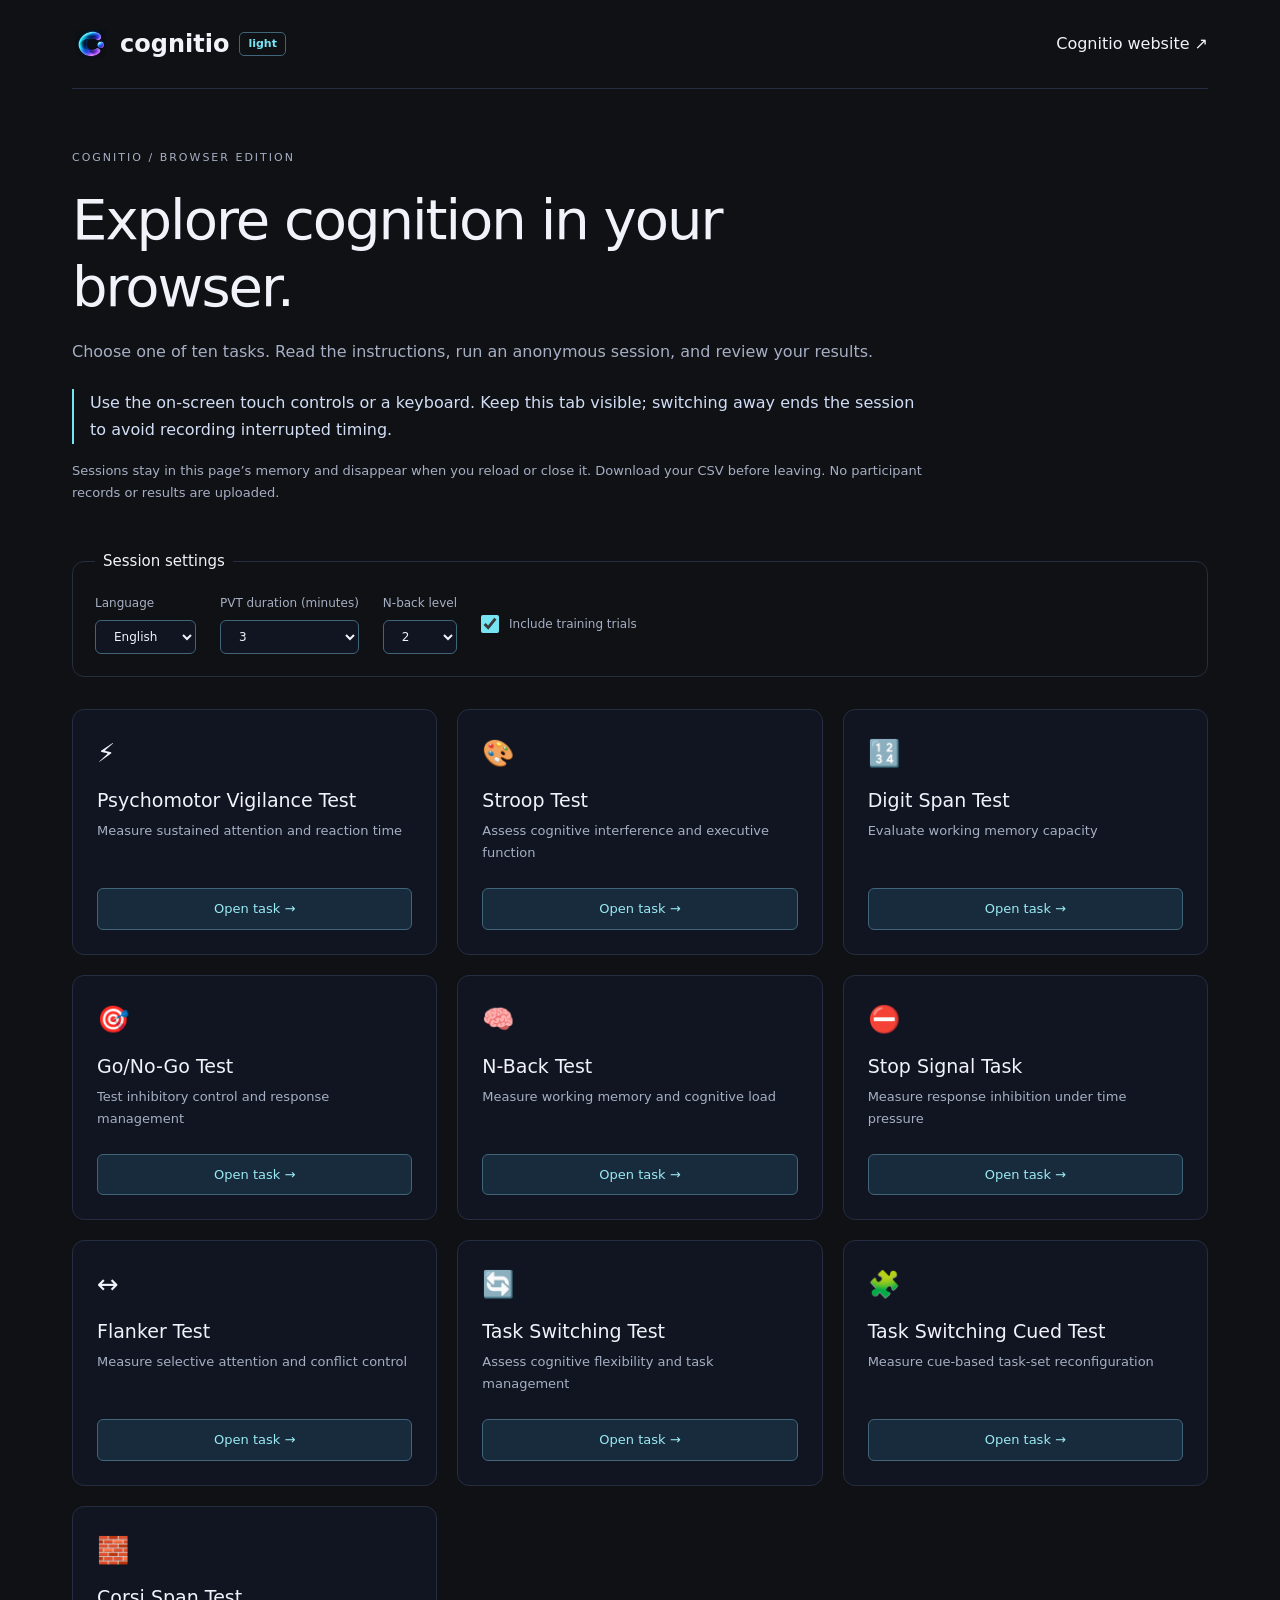
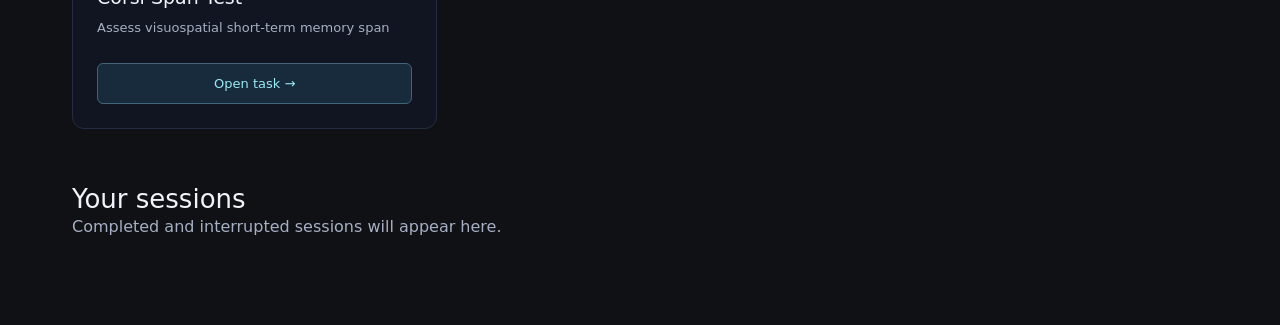
==== commit 5551fe73: "Update Cognitio website from 39fb1b0a6be087a4bf43e9f20b48f2070b94eb9b" ====
--- a/play/index.html
+++ b/play/index.html
@@ -1,5 +1,5 @@
 <!doctype html>
 <!-- Build entry for Cognitio Light; published as play/index.html. -->
-<html lang="en"><head><meta charset="UTF-8"><meta name="viewport" content="width=device-width, initial-scale=1"><meta name="theme-color" content="#090c15"><meta name="description" content="Try all ten Cognitio cognitive tasks in your browser. Anonymous sessions, immediate results, and CSV downloads."><title>Cognitio Light — Browser tasks</title><link rel="icon" href="../assets/favicon.ico">  <script type="module" crossorigin src="./assets/browser-CPSh7Lcc.js"></script>
-  <link rel="stylesheet" crossorigin href="./assets/browser-DPBLbcCQ.css">
+<html lang="en"><head><meta charset="UTF-8"><meta name="viewport" content="width=device-width, initial-scale=1"><meta name="theme-color" content="#090c15"><meta name="description" content="Try all ten Cognitio cognitive tasks in your browser. Anonymous sessions, immediate results, and CSV downloads."><title>Cognitio Light — Browser tasks</title><link rel="icon" href="../assets/favicon.ico">  <script type="module" crossorigin src="./assets/browser-FDxTB1Hc.js"></script>
+  <link rel="stylesheet" crossorigin href="./assets/browser-CEvxxJJd.css">
 </head><body><div id="root"></div></body></html>
--- a/play/assets/browser-CEvxxJJd.css
+++ b/play/assets/browser-CEvxxJJd.css
@@ -0,0 +1 @@
+@charset "UTF-8";:root,[data-bs-theme=light]{--bs-blue:#0d6efd;--bs-indigo:#6610f2;--bs-purple:#6f42c1;--bs-pink:#d63384;--bs-red:#dc3545;--bs-orange:#fd7e14;--bs-yellow:#ffc107;--bs-green:#198754;--bs-teal:#20c997;--bs-cyan:#0dcaf0;--bs-black:#000;--bs-white:#fff;--bs-gray:#6c757d;--bs-gray-dark:#343a40;--bs-gray-100:#f8f9fa;--bs-gray-200:#e9ecef;--bs-gray-300:#dee2e6;--bs-gray-400:#ced4da;--bs-gray-500:#adb5bd;--bs-gray-600:#6c757d;--bs-gray-700:#495057;--bs-gray-800:#343a40;--bs-gray-900:#212529;--bs-primary:#0d6efd;--bs-secondary:#6c757d;--bs-success:#198754;--bs-info:#0dcaf0;--bs-warning:#ffc107;--bs-danger:#dc3545;--bs-light:#f8f9fa;--bs-dark:#212529;--bs-primary-rgb:13,110,253;--bs-secondary-rgb:108,117,125;--bs-success-rgb:25,135,84;--bs-info-rgb:13,202,240;--bs-warning-rgb:255,193,7;--bs-danger-rgb:220,53,69;--bs-light-rgb:248,249,250;--bs-dark-rgb:33,37,41;--bs-primary-text-emphasis:#052c65;--bs-secondary-text-emphasis:#2b2f32;--bs-success-text-emphasis:#0a3622;--bs-info-text-emphasis:#055160;--bs-warning-text-emphasis:#664d03;--bs-danger-text-emphasis:#58151c;--bs-light-text-emphasis:#495057;--bs-dark-text-emphasis:#495057;--bs-primary-bg-subtle:#cfe2ff;--bs-secondary-bg-subtle:#e2e3e5;--bs-success-bg-subtle:#d1e7dd;--bs-info-bg-subtle:#cff4fc;--bs-warning-bg-subtle:#fff3cd;--bs-danger-bg-subtle:#f8d7da;--bs-light-bg-subtle:#fcfcfd;--bs-dark-bg-subtle:#ced4da;--bs-primary-border-subtle:#9ec5fe;--bs-secondary-border-subtle:#c4c8cb;--bs-success-border-subtle:#a3cfbb;--bs-info-border-subtle:#9eeaf9;--bs-warning-border-subtle:#ffe69c;--bs-danger-border-subtle:#f1aeb5;--bs-light-border-subtle:#e9ecef;--bs-dark-border-subtle:#adb5bd;--bs-white-rgb:255,255,255;--bs-black-rgb:0,0,0;--bs-font-sans-serif:system-ui,-apple-system,"Segoe UI",Roboto,"Helvetica Neue","Noto Sans","Liberation Sans",Arial,sans-serif,"Apple Color Emoji","Segoe UI Emoji","Segoe UI Symbol","Noto Color Emoji";--bs-font-monospace:SFMono-Regular,Menlo,Monaco,Consolas,"Liberation Mono","Courier New",monospace;--bs-gradient:linear-gradient(180deg, rgba(255, 255, 255, .15), rgba(255, 255, 255, 0));--bs-body-font-family:var(--bs-font-sans-serif);--bs-body-font-size:1rem;--bs-body-font-weight:400;--bs-body-line-height:1.5;--bs-body-color:#212529;--bs-body-color-rgb:33,37,41;--bs-body-bg:#fff;--bs-body-bg-rgb:255,255,255;--bs-emphasis-color:#000;--bs-emphasis-color-rgb:0,0,0;--bs-secondary-color:rgba(33, 37, 41, .75);--bs-secondary-color-rgb:33,37,41;--bs-secondary-bg:#e9ecef;--bs-secondary-bg-rgb:233,236,239;--bs-tertiary-color:rgba(33, 37, 41, .5);--bs-tertiary-color-rgb:33,37,41;--bs-tertiary-bg:#f8f9fa;--bs-tertiary-bg-rgb:248,249,250;--bs-heading-color:inherit;--bs-link-color:#0d6efd;--bs-link-color-rgb:13,110,253;--bs-link-decoration:underline;--bs-link-hover-color:#0a58ca;--bs-link-hover-color-rgb:10,88,202;--bs-code-color:#d63384;--bs-highlight-color:#212529;--bs-highlight-bg:#fff3cd;--bs-border-width:1px;--bs-border-style:solid;--bs-border-color:#dee2e6;--bs-border-color-translucent:rgba(0, 0, 0, .175);--bs-border-radius:.375rem;--bs-border-radius-sm:.25rem;--bs-border-radius-lg:.5rem;--bs-border-radius-xl:1rem;--bs-border-radius-xxl:2rem;--bs-border-radius-2xl:var(--bs-border-radius-xxl);--bs-border-radius-pill:50rem;--bs-box-shadow:0 .5rem 1rem rgba(0, 0, 0, .15);--bs-box-shadow-sm:0 .125rem .25rem rgba(0, 0, 0, .075);--bs-box-shadow-lg:0 1rem 3rem rgba(0, 0, 0, .175);--bs-box-shadow-inset:inset 0 1px 2px rgba(0, 0, 0, .075);--bs-focus-ring-width:.25rem;--bs-focus-ring-opacity:.25;--bs-focus-ring-color:rgba(13, 110, 253, .25);--bs-form-valid-color:#198754;--bs-form-valid-border-color:#198754;--bs-form-invalid-color:#dc3545;--bs-form-invalid-border-color:#dc3545}[data-bs-theme=dark]{color-scheme:dark;--bs-body-color:#dee2e6;--bs-body-color-rgb:222,226,230;--bs-body-bg:#212529;--bs-body-bg-rgb:33,37,41;--bs-emphasis-color:#fff;--bs-emphasis-color-rgb:255,255,255;--bs-secondary-color:rgba(222, 226, 230, .75);--bs-secondary-color-rgb:222,226,230;--bs-secondary-bg:#343a40;--bs-secondary-bg-rgb:52,58,64;--bs-tertiary-color:rgba(222, 226, 230, .5);--bs-tertiary-color-rgb:222,226,230;--bs-tertiary-bg:#2b3035;--bs-tertiary-bg-rgb:43,48,53;--bs-primary-text-emphasis:#6ea8fe;--bs-secondary-text-emphasis:#a7acb1;--bs-success-text-emphasis:#75b798;--bs-info-text-emphasis:#6edff6;--bs-warning-text-emphasis:#ffda6a;--bs-danger-text-emphasis:#ea868f;--bs-light-text-emphasis:#f8f9fa;--bs-dark-text-emphasis:#dee2e6;--bs-primary-bg-subtle:#031633;--bs-secondary-bg-subtle:#161719;--bs-success-bg-subtle:#051b11;--bs-info-bg-subtle:#032830;--bs-warning-bg-subtle:#332701;--bs-danger-bg-subtle:#2c0b0e;--bs-light-bg-subtle:#343a40;--bs-dark-bg-subtle:#1a1d20;--bs-primary-border-subtle:#084298;--bs-secondary-border-subtle:#41464b;--bs-success-border-subtle:#0f5132;--bs-info-border-subtle:#087990;--bs-warning-border-subtle:#997404;--bs-danger-border-subtle:#842029;--bs-light-border-subtle:#495057;--bs-dark-border-subtle:#343a40;--bs-heading-color:inherit;--bs-link-color:#6ea8fe;--bs-link-hover-color:#8bb9fe;--bs-link-color-rgb:110,168,254;--bs-link-hover-color-rgb:139,185,254;--bs-code-color:#e685b5;--bs-highlight-color:#dee2e6;--bs-highlight-bg:#664d03;--bs-border-color:#495057;--bs-border-color-translucent:rgba(255, 255, 255, .15);--bs-form-valid-color:#75b798;--bs-form-valid-border-color:#75b798;--bs-form-invalid-color:#ea868f;--bs-form-invalid-border-color:#ea868f}*,:after,:before{box-sizing:border-box}@media(prefers-reduced-motion:no-preference){:root{scroll-behavior:smooth}}body{margin:0;font-family:var(--bs-body-font-family);font-size:var(--bs-body-font-size);font-weight:var(--bs-body-font-weight);line-height:var(--bs-body-line-height);color:var(--bs-body-color);text-align:var(--bs-body-text-align);background-color:var(--bs-body-bg);-webkit-text-size-adjust:100%;-webkit-tap-highlight-color:transparent}hr{margin:1rem 0;color:inherit;border:0;border-top:var(--bs-border-width) solid;opacity:.25}.h1,.h2,.h3,.h4,.h5,.h6,h1,h2,h3,h4,h5,h6{margin-top:0;margin-bottom:.5rem;font-weight:500;line-height:1.2;color:var(--bs-heading-color)}.h1,h1{font-size:calc(1.375rem + 1.5vw)}@media(min-width:1200px){.h1,h1{font-size:2.5rem}}.h2,h2{font-size:calc(1.325rem + .9vw)}@media(min-width:1200px){.h2,h2{font-size:2rem}}.h3,h3{font-size:calc(1.3rem + .6vw)}@media(min-width:1200px){.h3,h3{font-size:1.75rem}}.h4,h4{font-size:calc(1.275rem + .3vw)}@media(min-width:1200px){.h4,h4{font-size:1.5rem}}.h5,h5{font-size:1.25rem}.h6,h6{font-size:1rem}p{margin-top:0;margin-bottom:1rem}abbr[title]{-webkit-text-decoration:underline dotted;text-decoration:underline dotted;cursor:help;-webkit-text-decoration-skip-ink:none;text-decoration-skip-ink:none}address{margin-bottom:1rem;font-style:normal;line-height:inherit}ol,ul{padding-left:2rem}dl,ol,ul{margin-top:0;margin-bottom:1rem}ol ol,ol ul,ul ol,ul ul{margin-bottom:0}dt{font-weight:700}dd{margin-bottom:.5rem;margin-left:0}blockquote{margin:0 0 1rem}b,strong{font-weight:bolder}.small,small{font-size:.875em}.mark,mark{padding:.1875em;color:var(--bs-highlight-color);background-color:var(--bs-highlight-bg)}sub,sup{position:relative;font-size:.75em;line-height:0;vertical-align:baseline}sub{bottom:-.25em}sup{top:-.5em}a{color:rgba(var(--bs-link-color-rgb),var(--bs-link-opacity,1));text-decoration:underline}a:hover{--bs-link-color-rgb:var(--bs-link-hover-color-rgb)}a:not([href]):not([class]),a:not([href]):not([class]):hover{color:inherit;text-decoration:none}code,kbd,pre,samp{font-family:var(--bs-font-monospace);font-size:1em}pre{display:block;margin-top:0;margin-bottom:1rem;overflow:auto;font-size:.875em}pre code{font-size:inherit;color:inherit;word-break:normal}code{font-size:.875em;color:var(--bs-code-color);word-wrap:break-word}a>code{color:inherit}kbd{padding:.1875rem .375rem;font-size:.875em;color:var(--bs-body-bg);background-color:var(--bs-body-color);border-radius:.25rem}kbd kbd{padding:0;font-size:1em}figure{margin:0 0 1rem}img,svg{vertical-align:middle}table{caption-side:bottom;border-collapse:collapse}caption{padding-top:.5rem;padding-bottom:.5rem;color:var(--bs-secondary-color);text-align:left}th{text-align:inherit;text-align:-webkit-match-parent}tbody,td,tfoot,th,thead,tr{border-color:inherit;border-style:solid;border-width:0}label{display:inline-block}button{border-radius:0}button:focus:not(:focus-visible){outline:0}button,input,optgroup,select,textarea{margin:0;font-family:inherit;font-size:inherit;line-height:inherit}button,select{text-transform:none}[role=button]{cursor:pointer}select{word-wrap:normal}select:disabled{opacity:1}[list]:not([type=date]):not([type=datetime-local]):not([type=month]):not([type=week]):not([type=time])::-webkit-calendar-picker-indicator{display:none!important}[type=button],[type=reset],[type=submit],button{-webkit-appearance:button}[type=button]:not(:disabled),[type=reset]:not(:disabled),[type=submit]:not(:disabled),button:not(:disabled){cursor:pointer}::-moz-focus-inner{padding:0;border-style:none}textarea{resize:vertical}fieldset{min-width:0;padding:0;margin:0;border:0}legend{float:left;width:100%;padding:0;margin-bottom:.5rem;line-height:inherit;font-size:calc(1.275rem + .3vw)}@media(min-width:1200px){legend{font-size:1.5rem}}legend+*{clear:left}::-webkit-datetime-edit-day-field,::-webkit-datetime-edit-fields-wrapper,::-webkit-datetime-edit-hour-field,::-webkit-datetime-edit-minute,::-webkit-datetime-edit-month-field,::-webkit-datetime-edit-text,::-webkit-datetime-edit-year-field{padding:0}::-webkit-inner-spin-button{height:auto}[type=search]{-webkit-appearance:textfield;outline-offset:-2px}[type=search]::-webkit-search-cancel-button{cursor:pointer;filter:grayscale(1)}::-webkit-search-decoration{-webkit-appearance:none}::-webkit-color-swatch-wrapper{padding:0}::-webkit-file-upload-button{font:inherit;-webkit-appearance:button}::file-selector-button{font:inherit;-webkit-appearance:button}output{display:inline-block}iframe{border:0}summary{display:list-item;cursor:pointer}progress{vertical-align:baseline}[hidden]{display:none!important}.lead{font-size:1.25rem;font-weight:300}.display-1{font-weight:300;line-height:1.2;font-size:calc(1.625rem + 4.5vw)}@media(min-width:1200px){.display-1{font-size:5rem}}.display-2{font-weight:300;line-height:1.2;font-size:calc(1.575rem + 3.9vw)}@media(min-width:1200px){.display-2{font-size:4.5rem}}.display-3{font-weight:300;line-height:1.2;font-size:calc(1.525rem + 3.3vw)}@media(min-width:1200px){.display-3{font-size:4rem}}.display-4{font-weight:300;line-height:1.2;font-size:calc(1.475rem + 2.7vw)}@media(min-width:1200px){.display-4{font-size:3.5rem}}.display-5{font-weight:300;line-height:1.2;font-size:calc(1.425rem + 2.1vw)}@media(min-width:1200px){.display-5{font-size:3rem}}.display-6{font-weight:300;line-height:1.2;font-size:calc(1.375rem + 1.5vw)}@media(min-width:1200px){.display-6{font-size:2.5rem}}.list-unstyled,.list-inline{padding-left:0;list-style:none}.list-inline-item{display:inline-block}.list-inline-item:not(:last-child){margin-right:.5rem}.initialism{font-size:.875em;text-transform:uppercase}.blockquote{margin-bottom:1rem;font-size:1.25rem}.blockquote>:last-child{margin-bottom:0}.blockquote-footer{margin-top:-1rem;margin-bottom:1rem;font-size:.875em;color:#6c757d}.blockquote-footer:before{content:"— "}.img-fluid{max-width:100%;height:auto}.img-thumbnail{padding:.25rem;background-color:var(--bs-body-bg);border:var(--bs-border-width) solid var(--bs-border-color);border-radius:var(--bs-border-radius);max-width:100%;height:auto}.figure{display:inline-block}.figure-img{margin-bottom:.5rem;line-height:1}.figure-caption{font-size:.875em;color:var(--bs-secondary-color)}.container,.container-fluid,.container-lg,.container-md,.container-sm,.container-xl,.container-xxl{--bs-gutter-x:1.5rem;--bs-gutter-y:0;width:100%;padding-right:calc(var(--bs-gutter-x) * .5);padding-left:calc(var(--bs-gutter-x) * .5);margin-right:auto;margin-left:auto}@media(min-width:576px){.container,.container-sm{max-width:540px}}@media(min-width:768px){.container,.container-md,.container-sm{max-width:720px}}@media(min-width:992px){.container,.container-lg,.container-md,.container-sm{max-width:960px}}@media(min-width:1200px){.container,.container-lg,.container-md,.container-sm,.container-xl{max-width:1140px}}@media(min-width:1400px){.container,.container-lg,.container-md,.container-sm,.container-xl,.container-xxl{max-width:1320px}}:root{--bs-breakpoint-xs:0;--bs-breakpoint-sm:576px;--bs-breakpoint-md:768px;--bs-breakpoint-lg:992px;--bs-breakpoint-xl:1200px;--bs-breakpoint-xxl:1400px}.row{--bs-gutter-x:1.5rem;--bs-gutter-y:0;display:flex;flex-wrap:wrap;margin-top:calc(-1 * var(--bs-gutter-y));margin-right:calc(-.5 * var(--bs-gutter-x));margin-left:calc(-.5 * var(--bs-gutter-x))}.row>*{flex-shrink:0;width:100%;max-width:100%;padding-right:calc(var(--bs-gutter-x) * .5);padding-left:calc(var(--bs-gutter-x) * .5);margin-top:var(--bs-gutter-y)}.col{flex:1 0 0}.row-cols-auto>*{flex:0 0 auto;width:auto}.row-cols-1>*{flex:0 0 auto;width:100%}.row-cols-2>*{flex:0 0 auto;width:50%}.row-cols-3>*{flex:0 0 auto;width:33.33333333%}.row-cols-4>*{flex:0 0 auto;width:25%}.row-cols-5>*{flex:0 0 auto;width:20%}.row-cols-6>*{flex:0 0 auto;width:16.66666667%}.col-auto{flex:0 0 auto;width:auto}.col-1{flex:0 0 auto;width:8.33333333%}.col-2{flex:0 0 auto;width:16.66666667%}.col-3{flex:0 0 auto;width:25%}.col-4{flex:0 0 auto;width:33.33333333%}.col-5{flex:0 0 auto;width:41.66666667%}.col-6{flex:0 0 auto;width:50%}.col-7{flex:0 0 auto;width:58.33333333%}.col-8{flex:0 0 auto;width:66.66666667%}.col-9{flex:0 0 auto;width:75%}.col-10{flex:0 0 auto;width:83.33333333%}.col-11{flex:0 0 auto;width:91.66666667%}.col-12{flex:0 0 auto;width:100%}.offset-1{margin-left:8.33333333%}.offset-2{margin-left:16.66666667%}.offset-3{margin-left:25%}.offset-4{margin-left:33.33333333%}.offset-5{margin-left:41.66666667%}.offset-6{margin-left:50%}.offset-7{margin-left:58.33333333%}.offset-8{margin-left:66.66666667%}.offset-9{margin-left:75%}.offset-10{margin-left:83.33333333%}.offset-11{margin-left:91.66666667%}.g-0,.gx-0{--bs-gutter-x:0}.g-0,.gy-0{--bs-gutter-y:0}.g-1,.gx-1{--bs-gutter-x:.25rem}.g-1,.gy-1{--bs-gutter-y:.25rem}.g-2,.gx-2{--bs-gutter-x:.5rem}.g-2,.gy-2{--bs-gutter-y:.5rem}.g-3,.gx-3{--bs-gutter-x:1rem}.g-3,.gy-3{--bs-gutter-y:1rem}.g-4,.gx-4{--bs-gutter-x:1.5rem}.g-4,.gy-4{--bs-gutter-y:1.5rem}.g-5,.gx-5{--bs-gutter-x:3rem}.g-5,.gy-5{--bs-gutter-y:3rem}@media(min-width:576px){.col-sm{flex:1 0 0}.row-cols-sm-auto>*{flex:0 0 auto;width:auto}.row-cols-sm-1>*{flex:0 0 auto;width:100%}.row-cols-sm-2>*{flex:0 0 auto;width:50%}.row-cols-sm-3>*{flex:0 0 auto;width:33.33333333%}.row-cols-sm-4>*{flex:0 0 auto;width:25%}.row-cols-sm-5>*{flex:0 0 auto;width:20%}.row-cols-sm-6>*{flex:0 0 auto;width:16.66666667%}.col-sm-auto{flex:0 0 auto;width:auto}.col-sm-1{flex:0 0 auto;width:8.33333333%}.col-sm-2{flex:0 0 auto;width:16.66666667%}.col-sm-3{flex:0 0 auto;width:25%}.col-sm-4{flex:0 0 auto;width:33.33333333%}.col-sm-5{flex:0 0 auto;width:41.66666667%}.col-sm-6{flex:0 0 auto;width:50%}.col-sm-7{flex:0 0 auto;width:58.33333333%}.col-sm-8{flex:0 0 auto;width:66.66666667%}.col-sm-9{flex:0 0 auto;width:75%}.col-sm-10{flex:0 0 auto;width:83.33333333%}.col-sm-11{flex:0 0 auto;width:91.66666667%}.col-sm-12{flex:0 0 auto;width:100%}.offset-sm-0{margin-left:0}.offset-sm-1{margin-left:8.33333333%}.offset-sm-2{margin-left:16.66666667%}.offset-sm-3{margin-left:25%}.offset-sm-4{margin-left:33.33333333%}.offset-sm-5{margin-left:41.66666667%}.offset-sm-6{margin-left:50%}.offset-sm-7{margin-left:58.33333333%}.offset-sm-8{margin-left:66.66666667%}.offset-sm-9{margin-left:75%}.offset-sm-10{margin-left:83.33333333%}.offset-sm-11{margin-left:91.66666667%}.g-sm-0,.gx-sm-0{--bs-gutter-x:0}.g-sm-0,.gy-sm-0{--bs-gutter-y:0}.g-sm-1,.gx-sm-1{--bs-gutter-x:.25rem}.g-sm-1,.gy-sm-1{--bs-gutter-y:.25rem}.g-sm-2,.gx-sm-2{--bs-gutter-x:.5rem}.g-sm-2,.gy-sm-2{--bs-gutter-y:.5rem}.g-sm-3,.gx-sm-3{--bs-gutter-x:1rem}.g-sm-3,.gy-sm-3{--bs-gutter-y:1rem}.g-sm-4,.gx-sm-4{--bs-gutter-x:1.5rem}.g-sm-4,.gy-sm-4{--bs-gutter-y:1.5rem}.g-sm-5,.gx-sm-5{--bs-gutter-x:3rem}.g-sm-5,.gy-sm-5{--bs-gutter-y:3rem}}@media(min-width:768px){.col-md{flex:1 0 0}.row-cols-md-auto>*{flex:0 0 auto;width:auto}.row-cols-md-1>*{flex:0 0 auto;width:100%}.row-cols-md-2>*{flex:0 0 auto;width:50%}.row-cols-md-3>*{flex:0 0 auto;width:33.33333333%}.row-cols-md-4>*{flex:0 0 auto;width:25%}.row-cols-md-5>*{flex:0 0 auto;width:20%}.row-cols-md-6>*{flex:0 0 auto;width:16.66666667%}.col-md-auto{flex:0 0 auto;width:auto}.col-md-1{flex:0 0 auto;width:8.33333333%}.col-md-2{flex:0 0 auto;width:16.66666667%}.col-md-3{flex:0 0 auto;width:25%}.col-md-4{flex:0 0 auto;width:33.33333333%}.col-md-5{flex:0 0 auto;width:41.66666667%}.col-md-6{flex:0 0 auto;width:50%}.col-md-7{flex:0 0 auto;width:58.33333333%}.col-md-8{flex:0 0 auto;width:66.66666667%}.col-md-9{flex:0 0 auto;width:75%}.col-md-10{flex:0 0 auto;width:83.33333333%}.col-md-11{flex:0 0 auto;width:91.66666667%}.col-md-12{flex:0 0 auto;width:100%}.offset-md-0{margin-left:0}.offset-md-1{margin-left:8.33333333%}.offset-md-2{margin-left:16.66666667%}.offset-md-3{margin-left:25%}.offset-md-4{margin-left:33.33333333%}.offset-md-5{margin-left:41.66666667%}.offset-md-6{margin-left:50%}.offset-md-7{margin-left:58.33333333%}.offset-md-8{margin-left:66.66666667%}.offset-md-9{margin-left:75%}.offset-md-10{margin-left:83.33333333%}.offset-md-11{margin-left:91.66666667%}.g-md-0,.gx-md-0{--bs-gutter-x:0}.g-md-0,.gy-md-0{--bs-gutter-y:0}.g-md-1,.gx-md-1{--bs-gutter-x:.25rem}.g-md-1,.gy-md-1{--bs-gutter-y:.25rem}.g-md-2,.gx-md-2{--bs-gutter-x:.5rem}.g-md-2,.gy-md-2{--bs-gutter-y:.5rem}.g-md-3,.gx-md-3{--bs-gutter-x:1rem}.g-md-3,.gy-md-3{--bs-gutter-y:1rem}.g-md-4,.gx-md-4{--bs-gutter-x:1.5rem}.g-md-4,.gy-md-4{--bs-gutter-y:1.5rem}.g-md-5,.gx-md-5{--bs-gutter-x:3rem}.g-md-5,.gy-md-5{--bs-gutter-y:3rem}}@media(min-width:992px){.col-lg{flex:1 0 0}.row-cols-lg-auto>*{flex:0 0 auto;width:auto}.row-cols-lg-1>*{flex:0 0 auto;width:100%}.row-cols-lg-2>*{flex:0 0 auto;width:50%}.row-cols-lg-3>*{flex:0 0 auto;width:33.33333333%}.row-cols-lg-4>*{flex:0 0 auto;width:25%}.row-cols-lg-5>*{flex:0 0 auto;width:20%}.row-cols-lg-6>*{flex:0 0 auto;width:16.66666667%}.col-lg-auto{flex:0 0 auto;width:auto}.col-lg-1{flex:0 0 auto;width:8.33333333%}.col-lg-2{flex:0 0 auto;width:16.66666667%}.col-lg-3{flex:0 0 auto;width:25%}.col-lg-4{flex:0 0 auto;width:33.33333333%}.col-lg-5{flex:0 0 auto;width:41.66666667%}.col-lg-6{flex:0 0 auto;width:50%}.col-lg-7{flex:0 0 auto;width:58.33333333%}.col-lg-8{flex:0 0 auto;width:66.66666667%}.col-lg-9{flex:0 0 auto;width:75%}.col-lg-10{flex:0 0 auto;width:83.33333333%}.col-lg-11{flex:0 0 auto;width:91.66666667%}.col-lg-12{flex:0 0 auto;width:100%}.offset-lg-0{margin-left:0}.offset-lg-1{margin-left:8.33333333%}.offset-lg-2{margin-left:16.66666667%}.offset-lg-3{margin-left:25%}.offset-lg-4{margin-left:33.33333333%}.offset-lg-5{margin-left:41.66666667%}.offset-lg-6{margin-left:50%}.offset-lg-7{margin-left:58.33333333%}.offset-lg-8{margin-left:66.66666667%}.offset-lg-9{margin-left:75%}.offset-lg-10{margin-left:83.33333333%}.offset-lg-11{margin-left:91.66666667%}.g-lg-0,.gx-lg-0{--bs-gutter-x:0}.g-lg-0,.gy-lg-0{--bs-gutter-y:0}.g-lg-1,.gx-lg-1{--bs-gutter-x:.25rem}.g-lg-1,.gy-lg-1{--bs-gutter-y:.25rem}.g-lg-2,.gx-lg-2{--bs-gutter-x:.5rem}.g-lg-2,.gy-lg-2{--bs-gutter-y:.5rem}.g-lg-3,.gx-lg-3{--bs-gutter-x:1rem}.g-lg-3,.gy-lg-3{--bs-gutter-y:1rem}.g-lg-4,.gx-lg-4{--bs-gutter-x:1.5rem}.g-lg-4,.gy-lg-4{--bs-gutter-y:1.5rem}.g-lg-5,.gx-lg-5{--bs-gutter-x:3rem}.g-lg-5,.gy-lg-5{--bs-gutter-y:3rem}}@media(min-width:1200px){.col-xl{flex:1 0 0}.row-cols-xl-auto>*{flex:0 0 auto;width:auto}.row-cols-xl-1>*{flex:0 0 auto;width:100%}.row-cols-xl-2>*{flex:0 0 auto;width:50%}.row-cols-xl-3>*{flex:0 0 auto;width:33.33333333%}.row-cols-xl-4>*{flex:0 0 auto;width:25%}.row-cols-xl-5>*{flex:0 0 auto;width:20%}.row-cols-xl-6>*{flex:0 0 auto;width:16.66666667%}.col-xl-auto{flex:0 0 auto;width:auto}.col-xl-1{flex:0 0 auto;width:8.33333333%}.col-xl-2{flex:0 0 auto;width:16.66666667%}.col-xl-3{flex:0 0 auto;width:25%}.col-xl-4{flex:0 0 auto;width:33.33333333%}.col-xl-5{flex:0 0 auto;width:41.66666667%}.col-xl-6{flex:0 0 auto;width:50%}.col-xl-7{flex:0 0 auto;width:58.33333333%}.col-xl-8{flex:0 0 auto;width:66.66666667%}.col-xl-9{flex:0 0 auto;width:75%}.col-xl-10{flex:0 0 auto;width:83.33333333%}.col-xl-11{flex:0 0 auto;width:91.66666667%}.col-xl-12{flex:0 0 auto;width:100%}.offset-xl-0{margin-left:0}.offset-xl-1{margin-left:8.33333333%}.offset-xl-2{margin-left:16.66666667%}.offset-xl-3{margin-left:25%}.offset-xl-4{margin-left:33.33333333%}.offset-xl-5{margin-left:41.66666667%}.offset-xl-6{margin-left:50%}.offset-xl-7{margin-left:58.33333333%}.offset-xl-8{margin-left:66.66666667%}.offset-xl-9{margin-left:75%}.offset-xl-10{margin-left:83.33333333%}.offset-xl-11{margin-left:91.66666667%}.g-xl-0,.gx-xl-0{--bs-gutter-x:0}.g-xl-0,.gy-xl-0{--bs-gutter-y:0}.g-xl-1,.gx-xl-1{--bs-gutter-x:.25rem}.g-xl-1,.gy-xl-1{--bs-gutter-y:.25rem}.g-xl-2,.gx-xl-2{--bs-gutter-x:.5rem}.g-xl-2,.gy-xl-2{--bs-gutter-y:.5rem}.g-xl-3,.gx-xl-3{--bs-gutter-x:1rem}.g-xl-3,.gy-xl-3{--bs-gutter-y:1rem}.g-xl-4,.gx-xl-4{--bs-gutter-x:1.5rem}.g-xl-4,.gy-xl-4{--bs-gutter-y:1.5rem}.g-xl-5,.gx-xl-5{--bs-gutter-x:3rem}.g-xl-5,.gy-xl-5{--bs-gutter-y:3rem}}@media(min-width:1400px){.col-xxl{flex:1 0 0}.row-cols-xxl-auto>*{flex:0 0 auto;width:auto}.row-cols-xxl-1>*{flex:0 0 auto;width:100%}.row-cols-xxl-2>*{flex:0 0 auto;width:50%}.row-cols-xxl-3>*{flex:0 0 auto;width:33.33333333%}.row-cols-xxl-4>*{flex:0 0 auto;width:25%}.row-cols-xxl-5>*{flex:0 0 auto;width:20%}.row-cols-xxl-6>*{flex:0 0 auto;width:16.66666667%}.col-xxl-auto{flex:0 0 auto;width:auto}.col-xxl-1{flex:0 0 auto;width:8.33333333%}.col-xxl-2{flex:0 0 auto;width:16.66666667%}.col-xxl-3{flex:0 0 auto;width:25%}.col-xxl-4{flex:0 0 auto;width:33.33333333%}.col-xxl-5{flex:0 0 auto;width:41.66666667%}.col-xxl-6{flex:0 0 auto;width:50%}.col-xxl-7{flex:0 0 auto;width:58.33333333%}.col-xxl-8{flex:0 0 auto;width:66.66666667%}.col-xxl-9{flex:0 0 auto;width:75%}.col-xxl-10{flex:0 0 auto;width:83.33333333%}.col-xxl-11{flex:0 0 auto;width:91.66666667%}.col-xxl-12{flex:0 0 auto;width:100%}.offset-xxl-0{margin-left:0}.offset-xxl-1{margin-left:8.33333333%}.offset-xxl-2{margin-left:16.66666667%}.offset-xxl-3{margin-left:25%}.offset-xxl-4{margin-left:33.33333333%}.offset-xxl-5{margin-left:41.66666667%}.offset-xxl-6{margin-left:50%}.offset-xxl-7{margin-left:58.33333333%}.offset-xxl-8{margin-left:66.66666667%}.offset-xxl-9{margin-left:75%}.offset-xxl-10{margin-left:83.33333333%}.offset-xxl-11{margin-left:91.66666667%}.g-xxl-0,.gx-xxl-0{--bs-gutter-x:0}.g-xxl-0,.gy-xxl-0{--bs-gutter-y:0}.g-xxl-1,.gx-xxl-1{--bs-gutter-x:.25rem}.g-xxl-1,.gy-xxl-1{--bs-gutter-y:.25rem}.g-xxl-2,.gx-xxl-2{--bs-gutter-x:.5rem}.g-xxl-2,.gy-xxl-2{--bs-gutter-y:.5rem}.g-xxl-3,.gx-xxl-3{--bs-gutter-x:1rem}.g-xxl-3,.gy-xxl-3{--bs-gutter-y:1rem}.g-xxl-4,.gx-xxl-4{--bs-gutter-x:1.5rem}.g-xxl-4,.gy-xxl-4{--bs-gutter-y:1.5rem}.g-xxl-5,.gx-xxl-5{--bs-gutter-x:3rem}.g-xxl-5,.gy-xxl-5{--bs-gutter-y:3rem}}.table{--bs-table-color-type:initial;--bs-table-bg-type:initial;--bs-table-color-state:initial;--bs-table-bg-state:initial;--bs-table-color:var(--bs-emphasis-color);--bs-table-bg:var(--bs-body-bg);--bs-table-border-color:var(--bs-border-color);--bs-table-accent-bg:transparent;--bs-table-striped-color:var(--bs-emphasis-color);--bs-table-striped-bg:rgba(var(--bs-emphasis-color-rgb), .05);--bs-table-active-color:var(--bs-emphasis-color);--bs-table-active-bg:rgba(var(--bs-emphasis-color-rgb), .1);--bs-table-hover-color:var(--bs-emphasis-color);--bs-table-hover-bg:rgba(var(--bs-emphasis-color-rgb), .075);width:100%;margin-bottom:1rem;vertical-align:top;border-color:var(--bs-table-border-color)}.table>:not(caption)>*>*{padding:.5rem;color:var(--bs-table-color-state,var(--bs-table-color-type,var(--bs-table-color)));background-color:var(--bs-table-bg);border-bottom-width:var(--bs-border-width);box-shadow:inset 0 0 0 9999px var(--bs-table-bg-state,var(--bs-table-bg-type,var(--bs-table-accent-bg)))}.table>tbody{vertical-align:inherit}.table>thead{vertical-align:bottom}.table-group-divider{border-top:calc(var(--bs-border-width) * 2) solid currentcolor}.caption-top{caption-side:top}.table-sm>:not(caption)>*>*{padding:.25rem}.table-bordered>:not(caption)>*{border-width:var(--bs-border-width) 0}.table-bordered>:not(caption)>*>*{border-width:0 var(--bs-border-width)}.table-borderless>:not(caption)>*>*{border-bottom-width:0}.table-borderless>:not(:first-child){border-top-width:0}.table-striped>tbody>tr:nth-of-type(odd)>*{--bs-table-color-type:var(--bs-table-striped-color);--bs-table-bg-type:var(--bs-table-striped-bg)}.table-striped-columns>:not(caption)>tr>:nth-child(2n){--bs-table-color-type:var(--bs-table-striped-color);--bs-table-bg-type:var(--bs-table-striped-bg)}.table-active{--bs-table-color-state:var(--bs-table-active-color);--bs-table-bg-state:var(--bs-table-active-bg)}.table-hover>tbody>tr:hover>*{--bs-table-color-state:var(--bs-table-hover-color);--bs-table-bg-state:var(--bs-table-hover-bg)}.table-primary{--bs-table-color:#000;--bs-table-bg:#cfe2ff;--bs-table-border-color:#a6b5cc;--bs-table-striped-bg:#c5d7f2;--bs-table-striped-color:#000;--bs-table-active-bg:#bacbe6;--bs-table-active-color:#000;--bs-table-hover-bg:#bfd1ec;--bs-table-hover-color:#000;color:var(--bs-table-color);border-color:var(--bs-table-border-color)}.table-secondary{--bs-table-color:#000;--bs-table-bg:#e2e3e5;--bs-table-border-color:#b5b6b7;--bs-table-striped-bg:#d7d8da;--bs-table-striped-color:#000;--bs-table-active-bg:#cbccce;--bs-table-active-color:#000;--bs-table-hover-bg:#d1d2d4;--bs-table-hover-color:#000;color:var(--bs-table-color);border-color:var(--bs-table-border-color)}.table-success{--bs-table-color:#000;--bs-table-bg:#d1e7dd;--bs-table-border-color:#a7b9b1;--bs-table-striped-bg:#c7dbd2;--bs-table-striped-color:#000;--bs-table-active-bg:#bcd0c7;--bs-table-active-color:#000;--bs-table-hover-bg:#c1d6cc;--bs-table-hover-color:#000;color:var(--bs-table-color);border-color:var(--bs-table-border-color)}.table-info{--bs-table-color:#000;--bs-table-bg:#cff4fc;--bs-table-border-color:#a6c3ca;--bs-table-striped-bg:#c5e8ef;--bs-table-striped-color:#000;--bs-table-active-bg:#badce3;--bs-table-active-color:#000;--bs-table-hover-bg:#bfe2e9;--bs-table-hover-color:#000;color:var(--bs-table-color);border-color:var(--bs-table-border-color)}.table-warning{--bs-table-color:#000;--bs-table-bg:#fff3cd;--bs-table-border-color:#ccc2a4;--bs-table-striped-bg:#f2e7c3;--bs-table-striped-color:#000;--bs-table-active-bg:#e6dbb9;--bs-table-active-color:#000;--bs-table-hover-bg:#ece1be;--bs-table-hover-color:#000;color:var(--bs-table-color);border-color:var(--bs-table-border-color)}.table-danger{--bs-table-color:#000;--bs-table-bg:#f8d7da;--bs-table-border-color:#c6acae;--bs-table-striped-bg:#eccccf;--bs-table-striped-color:#000;--bs-table-active-bg:#dfc2c4;--bs-table-active-color:#000;--bs-table-hover-bg:#e5c7ca;--bs-table-hover-color:#000;color:var(--bs-table-color);border-color:var(--bs-table-border-color)}.table-light{--bs-table-color:#000;--bs-table-bg:#f8f9fa;--bs-table-border-color:#c6c7c8;--bs-table-striped-bg:#ecedee;--bs-table-striped-color:#000;--bs-table-active-bg:#dfe0e1;--bs-table-active-color:#000;--bs-table-hover-bg:#e5e6e7;--bs-table-hover-color:#000;color:var(--bs-table-color);border-color:var(--bs-table-border-color)}.table-dark{--bs-table-color:#fff;--bs-table-bg:#212529;--bs-table-border-color:#4d5154;--bs-table-striped-bg:#2c3034;--bs-table-striped-color:#fff;--bs-table-active-bg:#373b3e;--bs-table-active-color:#fff;--bs-table-hover-bg:#323539;--bs-table-hover-color:#fff;color:var(--bs-table-color);border-color:var(--bs-table-border-color)}.table-responsive{overflow-x:auto;-webkit-overflow-scrolling:touch}@media(max-width:575.98px){.table-responsive-sm{overflow-x:auto;-webkit-overflow-scrolling:touch}}@media(max-width:767.98px){.table-responsive-md{overflow-x:auto;-webkit-overflow-scrolling:touch}}@media(max-width:991.98px){.table-responsive-lg{overflow-x:auto;-webkit-overflow-scrolling:touch}}@media(max-width:1199.98px){.table-responsive-xl{overflow-x:auto;-webkit-overflow-scrolling:touch}}@media(max-width:1399.98px){.table-responsive-xxl{overflow-x:auto;-webkit-overflow-scrolling:touch}}.form-label{margin-bottom:.5rem}.col-form-label{padding-top:calc(.375rem + var(--bs-border-width));padding-bottom:calc(.375rem + var(--bs-border-width));margin-bottom:0;font-size:inherit;line-height:1.5}.col-form-label-lg{padding-top:calc(.5rem + var(--bs-border-width));padding-bottom:calc(.5rem + var(--bs-border-width));font-size:1.25rem}.col-form-label-sm{padding-top:calc(.25rem + var(--bs-border-width));padding-bottom:calc(.25rem + var(--bs-border-width));font-size:.875rem}.form-text{margin-top:.25rem;font-size:.875em;color:var(--bs-secondary-color)}.form-control{display:block;width:100%;padding:.375rem .75rem;font-size:1rem;font-weight:400;line-height:1.5;color:var(--bs-body-color);-webkit-appearance:none;-moz-appearance:none;appearance:none;background-color:var(--bs-body-bg);background-clip:padding-box;border:var(--bs-border-width) solid var(--bs-border-color);border-radius:var(--bs-border-radius);transition:border-color .15s ease-in-out,box-shadow .15s ease-in-out}@media(prefers-reduced-motion:reduce){.form-control{transition:none}}.form-control[type=file]{overflow:hidden}.form-control[type=file]:not(:disabled):not([readonly]){cursor:pointer}.form-control:focus{color:var(--bs-body-color);background-color:var(--bs-body-bg);border-color:#86b7fe;outline:0;box-shadow:0 0 0 .25rem #0d6efd40}.form-control::-webkit-date-and-time-value{min-width:85px;height:1.5em;margin:0}.form-control::-webkit-datetime-edit{display:block;padding:0}.form-control::placeholder{color:var(--bs-secondary-color);opacity:1}.form-control:disabled{background-color:var(--bs-secondary-bg);opacity:1}.form-control::-webkit-file-upload-button{padding:.375rem .75rem;margin:-.375rem -.75rem;-webkit-margin-end:.75rem;margin-inline-end:.75rem;color:var(--bs-body-color);background-color:var(--bs-tertiary-bg);pointer-events:none;border-color:inherit;border-style:solid;border-width:0;border-inline-end-width:var(--bs-border-width);border-radius:0;-webkit-transition:color .15s ease-in-out,background-color .15s ease-in-out,border-color .15s ease-in-out,box-shadow .15s ease-in-out;transition:color .15s ease-in-out,background-color .15s ease-in-out,border-color .15s ease-in-out,box-shadow .15s ease-in-out}.form-control::file-selector-button{padding:.375rem .75rem;margin:-.375rem -.75rem;-webkit-margin-end:.75rem;margin-inline-end:.75rem;color:var(--bs-body-color);background-color:var(--bs-tertiary-bg);pointer-events:none;border-color:inherit;border-style:solid;border-width:0;border-inline-end-width:var(--bs-border-width);border-radius:0;transition:color .15s ease-in-out,background-color .15s ease-in-out,border-color .15s ease-in-out,box-shadow .15s ease-in-out}@media(prefers-reduced-motion:reduce){.form-control::-webkit-file-upload-button{-webkit-transition:none;transition:none}.form-control::file-selector-button{transition:none}}.form-control:hover:not(:disabled):not([readonly])::-webkit-file-upload-button{background-color:var(--bs-secondary-bg)}.form-control:hover:not(:disabled):not([readonly])::file-selector-button{background-color:var(--bs-secondary-bg)}.form-control-plaintext{display:block;width:100%;padding:.375rem 0;margin-bottom:0;line-height:1.5;color:var(--bs-body-color);background-color:transparent;border:solid transparent;border-width:var(--bs-border-width) 0}.form-control-plaintext:focus{outline:0}.form-control-plaintext.form-control-lg,.form-control-plaintext.form-control-sm{padding-right:0;padding-left:0}.form-control-sm{min-height:calc(1.5em + .5rem + calc(var(--bs-border-width) * 2));padding:.25rem .5rem;font-size:.875rem;border-radius:var(--bs-border-radius-sm)}.form-control-sm::-webkit-file-upload-button{padding:.25rem .5rem;margin:-.25rem -.5rem;-webkit-margin-end:.5rem;margin-inline-end:.5rem}.form-control-sm::file-selector-button{padding:.25rem .5rem;margin:-.25rem -.5rem;-webkit-margin-end:.5rem;margin-inline-end:.5rem}.form-control-lg{min-height:calc(1.5em + 1rem + calc(var(--bs-border-width) * 2));padding:.5rem 1rem;font-size:1.25rem;border-radius:var(--bs-border-radius-lg)}.form-control-lg::-webkit-file-upload-button{padding:.5rem 1rem;margin:-.5rem -1rem;-webkit-margin-end:1rem;margin-inline-end:1rem}.form-control-lg::file-selector-button{padding:.5rem 1rem;margin:-.5rem -1rem;-webkit-margin-end:1rem;margin-inline-end:1rem}textarea.form-control{min-height:calc(1.5em + .75rem + calc(var(--bs-border-width) * 2))}textarea.form-control-sm{min-height:calc(1.5em + .5rem + calc(var(--bs-border-width) * 2))}textarea.form-control-lg{min-height:calc(1.5em + 1rem + calc(var(--bs-border-width) * 2))}.form-control-color{width:3rem;height:calc(1.5em + .75rem + calc(var(--bs-border-width) * 2));padding:.375rem}.form-control-color:not(:disabled):not([readonly]){cursor:pointer}.form-control-color::-moz-color-swatch{border:0!important;border-radius:var(--bs-border-radius)}.form-control-color::-webkit-color-swatch{border:0!important;border-radius:var(--bs-border-radius)}.form-control-color.form-control-sm{height:calc(1.5em + .5rem + calc(var(--bs-border-width) * 2))}.form-control-color.form-control-lg{height:calc(1.5em + 1rem + calc(var(--bs-border-width) * 2))}.form-select{--bs-form-select-bg-img:url("data:image/svg+xml,%3csvg xmlns='http://www.w3.org/2000/svg' viewBox='0 0 16 16'%3e%3cpath fill='none' stroke='%23343a40' stroke-linecap='round' stroke-linejoin='round' stroke-width='2' d='m2 5 6 6 6-6'/%3e%3c/svg%3e");display:block;width:100%;padding:.375rem 2.25rem .375rem .75rem;font-size:1rem;font-weight:400;line-height:1.5;color:var(--bs-body-color);-webkit-appearance:none;-moz-appearance:none;appearance:none;background-color:var(--bs-body-bg);background-image:var(--bs-form-select-bg-img),var(--bs-form-select-bg-icon,none);background-repeat:no-repeat;background-position:right .75rem center;background-size:16px 12px;border:var(--bs-border-width) solid var(--bs-border-color);border-radius:var(--bs-border-radius);transition:border-color .15s ease-in-out,box-shadow .15s ease-in-out}@media(prefers-reduced-motion:reduce){.form-select{transition:none}}.form-select:focus{border-color:#86b7fe;outline:0;box-shadow:0 0 0 .25rem #0d6efd40}.form-select[multiple],.form-select[size]:not([size="1"]){padding-right:.75rem;background-image:none}.form-select:disabled{background-color:var(--bs-secondary-bg)}.form-select:-moz-focusring{color:transparent;text-shadow:0 0 0 var(--bs-body-color)}.form-select-sm{padding-top:.25rem;padding-bottom:.25rem;padding-left:.5rem;font-size:.875rem;border-radius:var(--bs-border-radius-sm)}.form-select-lg{padding-top:.5rem;padding-bottom:.5rem;padding-left:1rem;font-size:1.25rem;border-radius:var(--bs-border-radius-lg)}[data-bs-theme=dark] .form-select{--bs-form-select-bg-img:url("data:image/svg+xml,%3csvg xmlns='http://www.w3.org/2000/svg' viewBox='0 0 16 16'%3e%3cpath fill='none' stroke='%23dee2e6' stroke-linecap='round' stroke-linejoin='round' stroke-width='2' d='m2 5 6 6 6-6'/%3e%3c/svg%3e")}.form-check{display:block;min-height:1.5rem;padding-left:1.5em;margin-bottom:.125rem}.form-check .form-check-input{float:left;margin-left:-1.5em}.form-check-reverse{padding-right:1.5em;padding-left:0;text-align:right}.form-check-reverse .form-check-input{float:right;margin-right:-1.5em;margin-left:0}.form-check-input{--bs-form-check-bg:var(--bs-body-bg);flex-shrink:0;width:1em;height:1em;margin-top:.25em;vertical-align:top;-webkit-appearance:none;-moz-appearance:none;appearance:none;background-color:var(--bs-form-check-bg);background-image:var(--bs-form-check-bg-image);background-repeat:no-repeat;background-position:center;background-size:contain;border:var(--bs-border-width) solid var(--bs-border-color);-webkit-print-color-adjust:exact;color-adjust:exact;print-color-adjust:exact}.form-check-input[type=checkbox]{border-radius:.25em}.form-check-input[type=radio]{border-radius:50%}.form-check-input:active{filter:brightness(90%)}.form-check-input:focus{border-color:#86b7fe;outline:0;box-shadow:0 0 0 .25rem #0d6efd40}.form-check-input:checked{background-color:#0d6efd;border-color:#0d6efd}.form-check-input:checked[type=checkbox]{--bs-form-check-bg-image:url("data:image/svg+xml,%3csvg xmlns='http://www.w3.org/2000/svg' viewBox='0 0 20 20'%3e%3cpath fill='none' stroke='%23fff' stroke-linecap='round' stroke-linejoin='round' stroke-width='3' d='m6 10 3 3 6-6'/%3e%3c/svg%3e")}.form-check-input:checked[type=radio]{--bs-form-check-bg-image:url("data:image/svg+xml,%3csvg xmlns='http://www.w3.org/2000/svg' viewBox='-4 -4 8 8'%3e%3ccircle r='2' fill='%23fff'/%3e%3c/svg%3e")}.form-check-input[type=checkbox]:indeterminate{background-color:#0d6efd;border-color:#0d6efd;--bs-form-check-bg-image:url("data:image/svg+xml,%3csvg xmlns='http://www.w3.org/2000/svg' viewBox='0 0 20 20'%3e%3cpath fill='none' stroke='%23fff' stroke-linecap='round' stroke-linejoin='round' stroke-width='3' d='M6 10h8'/%3e%3c/svg%3e")}.form-check-input:disabled{pointer-events:none;filter:none;opacity:.5}.form-check-input:disabled~.form-check-label,.form-check-input[disabled]~.form-check-label{cursor:default;opacity:.5}.form-switch{padding-left:2.5em}.form-switch .form-check-input{--bs-form-switch-bg:url("data:image/svg+xml,%3csvg xmlns='http://www.w3.org/2000/svg' viewBox='-4 -4 8 8'%3e%3ccircle r='3' fill='rgba%280, 0, 0, 0.25%29'/%3e%3c/svg%3e");width:2em;margin-left:-2.5em;background-image:var(--bs-form-switch-bg);background-position:left center;border-radius:2em;transition:background-position .15s ease-in-out}@media(prefers-reduced-motion:reduce){.form-switch .form-check-input{transition:none}}.form-switch .form-check-input:focus{--bs-form-switch-bg:url("data:image/svg+xml,%3csvg xmlns='http://www.w3.org/2000/svg' viewBox='-4 -4 8 8'%3e%3ccircle r='3' fill='%2386b7fe'/%3e%3c/svg%3e")}.form-switch .form-check-input:checked{background-position:right center;--bs-form-switch-bg:url("data:image/svg+xml,%3csvg xmlns='http://www.w3.org/2000/svg' viewBox='-4 -4 8 8'%3e%3ccircle r='3' fill='%23fff'/%3e%3c/svg%3e")}.form-switch.form-check-reverse{padding-right:2.5em;padding-left:0}.form-switch.form-check-reverse .form-check-input{margin-right:-2.5em;margin-left:0}.form-check-inline{display:inline-block;margin-right:1rem}.btn-check{position:absolute;clip:rect(0,0,0,0);pointer-events:none}.btn-check:disabled+.btn,.btn-check[disabled]+.btn{pointer-events:none;filter:none;opacity:.65}[data-bs-theme=dark] .form-switch .form-check-input:not(:checked):not(:focus){--bs-form-switch-bg:url("data:image/svg+xml,%3csvg xmlns='http://www.w3.org/2000/svg' viewBox='-4 -4 8 8'%3e%3ccircle r='3' fill='rgba%28255, 255, 255, 0.25%29'/%3e%3c/svg%3e")}.form-range{width:100%;height:1.5rem;padding:0;-webkit-appearance:none;-moz-appearance:none;appearance:none;background-color:transparent}.form-range:focus{outline:0}.form-range:focus::-webkit-slider-thumb{box-shadow:0 0 0 1px #fff,0 0 0 .25rem #0d6efd40}.form-range:focus::-moz-range-thumb{box-shadow:0 0 0 1px #fff,0 0 0 .25rem #0d6efd40}.form-range::-moz-focus-outer{border:0}.form-range::-webkit-slider-thumb{width:1rem;height:1rem;margin-top:-.25rem;-webkit-appearance:none;appearance:none;background-color:#0d6efd;border:0;border-radius:1rem;-webkit-transition:background-color .15s ease-in-out,border-color .15s ease-in-out,box-shadow .15s ease-in-out;transition:background-color .15s ease-in-out,border-color .15s ease-in-out,box-shadow .15s ease-in-out}@media(prefers-reduced-motion:reduce){.form-range::-webkit-slider-thumb{-webkit-transition:none;transition:none}}.form-range::-webkit-slider-thumb:active{background-color:#b6d4fe}.form-range::-webkit-slider-runnable-track{width:100%;height:.5rem;color:transparent;cursor:pointer;background-color:var(--bs-secondary-bg);border-color:transparent;border-radius:1rem}.form-range::-moz-range-thumb{width:1rem;height:1rem;-moz-appearance:none;appearance:none;background-color:#0d6efd;border:0;border-radius:1rem;-moz-transition:background-color .15s ease-in-out,border-color .15s ease-in-out,box-shadow .15s ease-in-out;transition:background-color .15s ease-in-out,border-color .15s ease-in-out,box-shadow .15s ease-in-out}@media(prefers-reduced-motion:reduce){.form-range::-moz-range-thumb{-moz-transition:none;transition:none}}.form-range::-moz-range-thumb:active{background-color:#b6d4fe}.form-range::-moz-range-track{width:100%;height:.5rem;color:transparent;cursor:pointer;background-color:var(--bs-secondary-bg);border-color:transparent;border-radius:1rem}.form-range:disabled{pointer-events:none}.form-range:disabled::-webkit-slider-thumb{background-color:var(--bs-secondary-color)}.form-range:disabled::-moz-range-thumb{background-color:var(--bs-secondary-color)}.form-floating{position:relative}.form-floating>.form-control,.form-floating>.form-control-plaintext,.form-floating>.form-select{height:calc(3.5rem + calc(var(--bs-border-width) * 2));min-height:calc(3.5rem + calc(var(--bs-border-width) * 2));line-height:1.25}.form-floating>label{position:absolute;top:0;left:0;z-index:2;max-width:100%;height:100%;padding:1rem .75rem;overflow:hidden;color:rgba(var(--bs-body-color-rgb),.65);text-align:start;text-overflow:ellipsis;white-space:nowrap;pointer-events:none;border:var(--bs-border-width) solid transparent;transform-origin:0 0;transition:opacity .1s ease-in-out,transform .1s ease-in-out}@media(prefers-reduced-motion:reduce){.form-floating>label{transition:none}}.form-floating>.form-control,.form-floating>.form-control-plaintext{padding:1rem .75rem}.form-floating>.form-control-plaintext::placeholder,.form-floating>.form-control::placeholder{color:transparent}.form-floating>.form-control-plaintext:focus,.form-floating>.form-control-plaintext:not(:placeholder-shown),.form-floating>.form-control:focus,.form-floating>.form-control:not(:placeholder-shown){padding-top:1.625rem;padding-bottom:.625rem}.form-floating>.form-control-plaintext:-webkit-autofill,.form-floating>.form-control:-webkit-autofill{padding-top:1.625rem;padding-bottom:.625rem}.form-floating>.form-select{padding-top:1.625rem;padding-bottom:.625rem;padding-left:.75rem}.form-floating>.form-control-plaintext~label,.form-floating>.form-control:focus~label,.form-floating>.form-control:not(:placeholder-shown)~label,.form-floating>.form-select~label{transform:scale(.85) translateY(-.5rem) translate(.15rem)}.form-floating>.form-control:-webkit-autofill~label{transform:scale(.85) translateY(-.5rem) translate(.15rem)}.form-floating>textarea:focus~label:after,.form-floating>textarea:not(:placeholder-shown)~label:after{position:absolute;inset:1rem .375rem;z-index:-1;height:1.5em;content:"";background-color:var(--bs-body-bg);border-radius:var(--bs-border-radius)}.form-floating>textarea:disabled~label:after{background-color:var(--bs-secondary-bg)}.form-floating>.form-control-plaintext~label{border-width:var(--bs-border-width) 0}.form-floating>.form-control:disabled~label,.form-floating>:disabled~label{color:#6c757d}.input-group{position:relative;display:flex;flex-wrap:wrap;align-items:stretch;width:100%}.input-group>.form-control,.input-group>.form-floating,.input-group>.form-select{position:relative;flex:1 1 auto;width:1%;min-width:0}.input-group>.form-control:focus,.input-group>.form-floating:focus-within,.input-group>.form-select:focus{z-index:5}.input-group .btn{position:relative;z-index:2}.input-group .btn:focus{z-index:5}.input-group-text{display:flex;align-items:center;padding:.375rem .75rem;font-size:1rem;font-weight:400;line-height:1.5;color:var(--bs-body-color);text-align:center;white-space:nowrap;background-color:var(--bs-tertiary-bg);border:var(--bs-border-width) solid var(--bs-border-color);border-radius:var(--bs-border-radius)}.input-group-lg>.btn,.input-group-lg>.form-control,.input-group-lg>.form-select,.input-group-lg>.input-group-text{padding:.5rem 1rem;font-size:1.25rem;border-radius:var(--bs-border-radius-lg)}.input-group-sm>.btn,.input-group-sm>.form-control,.input-group-sm>.form-select,.input-group-sm>.input-group-text{padding:.25rem .5rem;font-size:.875rem;border-radius:var(--bs-border-radius-sm)}.input-group-lg>.form-select,.input-group-sm>.form-select{padding-right:3rem}.input-group:not(.has-validation)>.dropdown-toggle:nth-last-child(n+3),.input-group:not(.has-validation)>.form-floating:not(:last-child)>.form-control,.input-group:not(.has-validation)>.form-floating:not(:last-child)>.form-select,.input-group:not(.has-validation)>:not(:last-child):not(.dropdown-toggle):not(.dropdown-menu):not(.form-floating){border-top-right-radius:0;border-bottom-right-radius:0}.input-group.has-validation>.dropdown-toggle:nth-last-child(n+4),.input-group.has-validation>.form-floating:nth-last-child(n+3)>.form-control,.input-group.has-validation>.form-floating:nth-last-child(n+3)>.form-select,.input-group.has-validation>:nth-last-child(n+3):not(.dropdown-toggle):not(.dropdown-menu):not(.form-floating){border-top-right-radius:0;border-bottom-right-radius:0}.input-group>:not(:first-child):not(.dropdown-menu):not(.valid-tooltip):not(.valid-feedback):not(.invalid-tooltip):not(.invalid-feedback){margin-left:calc(-1 * var(--bs-border-width));border-top-left-radius:0;border-bottom-left-radius:0}.input-group>.form-floating:not(:first-child)>.form-control,.input-group>.form-floating:not(:first-child)>.form-select{border-top-left-radius:0;border-bottom-left-radius:0}.valid-feedback{display:none;width:100%;margin-top:.25rem;font-size:.875em;color:var(--bs-form-valid-color)}.valid-tooltip{position:absolute;top:100%;z-index:5;display:none;max-width:100%;padding:.25rem .5rem;margin-top:.1rem;font-size:.875rem;color:#fff;background-color:var(--bs-success);border-radius:var(--bs-border-radius)}.is-valid~.valid-feedback,.is-valid~.valid-tooltip,.was-validated :valid~.valid-feedback,.was-validated :valid~.valid-tooltip{display:block}.form-control.is-valid,.was-validated .form-control:valid{border-color:var(--bs-form-valid-border-color);padding-right:calc(1.5em + .75rem);background-image:url("data:image/svg+xml,%3csvg xmlns='http://www.w3.org/2000/svg' viewBox='0 0 8 8'%3e%3cpath fill='%23198754' d='M2.3 6.73.6 4.53c-.4-1.04.46-1.4 1.1-.8l1.1 1.4 3.4-3.8c.6-.63 1.6-.27 1.2.7l-4 4.6c-.43.5-.8.4-1.1.1'/%3e%3c/svg%3e");background-repeat:no-repeat;background-position:right calc(.375em + .1875rem) center;background-size:calc(.75em + .375rem) calc(.75em + .375rem)}.form-control.is-valid:focus,.was-validated .form-control:valid:focus{border-color:var(--bs-form-valid-border-color);box-shadow:0 0 0 .25rem rgba(var(--bs-success-rgb),.25)}.was-validated textarea.form-control:valid,textarea.form-control.is-valid{padding-right:calc(1.5em + .75rem);background-position:top calc(.375em + .1875rem) right calc(.375em + .1875rem)}.form-select.is-valid,.was-validated .form-select:valid{border-color:var(--bs-form-valid-border-color)}.form-select.is-valid:not([multiple]):not([size]),.form-select.is-valid:not([multiple])[size="1"],.was-validated .form-select:valid:not([multiple]):not([size]),.was-validated .form-select:valid:not([multiple])[size="1"]{--bs-form-select-bg-icon:url("data:image/svg+xml,%3csvg xmlns='http://www.w3.org/2000/svg' viewBox='0 0 8 8'%3e%3cpath fill='%23198754' d='M2.3 6.73.6 4.53c-.4-1.04.46-1.4 1.1-.8l1.1 1.4 3.4-3.8c.6-.63 1.6-.27 1.2.7l-4 4.6c-.43.5-.8.4-1.1.1'/%3e%3c/svg%3e");padding-right:4.125rem;background-position:right .75rem center,center right 2.25rem;background-size:16px 12px,calc(.75em + .375rem) calc(.75em + .375rem)}.form-select.is-valid:focus,.was-validated .form-select:valid:focus{border-color:var(--bs-form-valid-border-color);box-shadow:0 0 0 .25rem rgba(var(--bs-success-rgb),.25)}.form-control-color.is-valid,.was-validated .form-control-color:valid{width:calc(3.75rem + 1.5em)}.form-check-input.is-valid,.was-validated .form-check-input:valid{border-color:var(--bs-form-valid-border-color)}.form-check-input.is-valid:checked,.was-validated .form-check-input:valid:checked{background-color:var(--bs-form-valid-color)}.form-check-input.is-valid:focus,.was-validated .form-check-input:valid:focus{box-shadow:0 0 0 .25rem rgba(var(--bs-success-rgb),.25)}.form-check-input.is-valid~.form-check-label,.was-validated .form-check-input:valid~.form-check-label{color:var(--bs-form-valid-color)}.form-check-inline .form-check-input~.valid-feedback{margin-left:.5em}.input-group>.form-control:not(:focus).is-valid,.input-group>.form-floating:not(:focus-within).is-valid,.input-group>.form-select:not(:focus).is-valid,.was-validated .input-group>.form-control:not(:focus):valid,.was-validated .input-group>.form-floating:not(:focus-within):valid,.was-validated .input-group>.form-select:not(:focus):valid{z-index:3}.invalid-feedback{display:none;width:100%;margin-top:.25rem;font-size:.875em;color:var(--bs-form-invalid-color)}.invalid-tooltip{position:absolute;top:100%;z-index:5;display:none;max-width:100%;padding:.25rem .5rem;margin-top:.1rem;font-size:.875rem;color:#fff;background-color:var(--bs-danger);border-radius:var(--bs-border-radius)}.is-invalid~.invalid-feedback,.is-invalid~.invalid-tooltip,.was-validated :invalid~.invalid-feedback,.was-validated :invalid~.invalid-tooltip{display:block}.form-control.is-invalid,.was-validated .form-control:invalid{border-color:var(--bs-form-invalid-border-color);padding-right:calc(1.5em + .75rem);background-image:url("data:image/svg+xml,%3csvg xmlns='http://www.w3.org/2000/svg' viewBox='0 0 12 12' width='12' height='12' fill='none' stroke='%23dc3545'%3e%3ccircle cx='6' cy='6' r='4.5'/%3e%3cpath stroke-linejoin='round' d='M5.8 3.6h.4L6 6.5z'/%3e%3ccircle cx='6' cy='8.2' r='.6' fill='%23dc3545' stroke='none'/%3e%3c/svg%3e");background-repeat:no-repeat;background-position:right calc(.375em + .1875rem) center;background-size:calc(.75em + .375rem) calc(.75em + .375rem)}.form-control.is-invalid:focus,.was-validated .form-control:invalid:focus{border-color:var(--bs-form-invalid-border-color);box-shadow:0 0 0 .25rem rgba(var(--bs-danger-rgb),.25)}.was-validated textarea.form-control:invalid,textarea.form-control.is-invalid{padding-right:calc(1.5em + .75rem);background-position:top calc(.375em + .1875rem) right calc(.375em + .1875rem)}.form-select.is-invalid,.was-validated .form-select:invalid{border-color:var(--bs-form-invalid-border-color)}.form-select.is-invalid:not([multiple]):not([size]),.form-select.is-invalid:not([multiple])[size="1"],.was-validated .form-select:invalid:not([multiple]):not([size]),.was-validated .form-select:invalid:not([multiple])[size="1"]{--bs-form-select-bg-icon:url("data:image/svg+xml,%3csvg xmlns='http://www.w3.org/2000/svg' viewBox='0 0 12 12' width='12' height='12' fill='none' stroke='%23dc3545'%3e%3ccircle cx='6' cy='6' r='4.5'/%3e%3cpath stroke-linejoin='round' d='M5.8 3.6h.4L6 6.5z'/%3e%3ccircle cx='6' cy='8.2' r='.6' fill='%23dc3545' stroke='none'/%3e%3c/svg%3e");padding-right:4.125rem;background-position:right .75rem center,center right 2.25rem;background-size:16px 12px,calc(.75em + .375rem) calc(.75em + .375rem)}.form-select.is-invalid:focus,.was-validated .form-select:invalid:focus{border-color:var(--bs-form-invalid-border-color);box-shadow:0 0 0 .25rem rgba(var(--bs-danger-rgb),.25)}.form-control-color.is-invalid,.was-validated .form-control-color:invalid{width:calc(3.75rem + 1.5em)}.form-check-input.is-invalid,.was-validated .form-check-input:invalid{border-color:var(--bs-form-invalid-border-color)}.form-check-input.is-invalid:checked,.was-validated .form-check-input:invalid:checked{background-color:var(--bs-form-invalid-color)}.form-check-input.is-invalid:focus,.was-validated .form-check-input:invalid:focus{box-shadow:0 0 0 .25rem rgba(var(--bs-danger-rgb),.25)}.form-check-input.is-invalid~.form-check-label,.was-validated .form-check-input:invalid~.form-check-label{color:var(--bs-form-invalid-color)}.form-check-inline .form-check-input~.invalid-feedback{margin-left:.5em}.input-group>.form-control:not(:focus).is-invalid,.input-group>.form-floating:not(:focus-within).is-invalid,.input-group>.form-select:not(:focus).is-invalid,.was-validated .input-group>.form-control:not(:focus):invalid,.was-validated .input-group>.form-floating:not(:focus-within):invalid,.was-validated .input-group>.form-select:not(:focus):invalid{z-index:4}.btn{--bs-btn-padding-x:.75rem;--bs-btn-padding-y:.375rem;--bs-btn-font-family: ;--bs-btn-font-size:1rem;--bs-btn-font-weight:400;--bs-btn-line-height:1.5;--bs-btn-color:var(--bs-body-color);--bs-btn-bg:transparent;--bs-btn-border-width:var(--bs-border-width);--bs-btn-border-color:transparent;--bs-btn-border-radius:var(--bs-border-radius);--bs-btn-hover-border-color:transparent;--bs-btn-box-shadow:inset 0 1px 0 rgba(255, 255, 255, .15),0 1px 1px rgba(0, 0, 0, .075);--bs-btn-disabled-opacity:.65;--bs-btn-focus-box-shadow:0 0 0 .25rem rgba(var(--bs-btn-focus-shadow-rgb), .5);display:inline-block;padding:var(--bs-btn-padding-y) var(--bs-btn-padding-x);font-family:var(--bs-btn-font-family);font-size:var(--bs-btn-font-size);font-weight:var(--bs-btn-font-weight);line-height:var(--bs-btn-line-height);color:var(--bs-btn-color);text-align:center;text-decoration:none;vertical-align:middle;cursor:pointer;-webkit-user-select:none;-moz-user-select:none;user-select:none;border:var(--bs-btn-border-width) solid var(--bs-btn-border-color);border-radius:var(--bs-btn-border-radius);background-color:var(--bs-btn-bg);transition:color .15s ease-in-out,background-color .15s ease-in-out,border-color .15s ease-in-out,box-shadow .15s ease-in-out}@media(prefers-reduced-motion:reduce){.btn{transition:none}}.btn:hover{color:var(--bs-btn-hover-color);background-color:var(--bs-btn-hover-bg);border-color:var(--bs-btn-hover-border-color)}.btn-check+.btn:hover{color:var(--bs-btn-color);background-color:var(--bs-btn-bg);border-color:var(--bs-btn-border-color)}.btn:focus-visible{color:var(--bs-btn-hover-color);background-color:var(--bs-btn-hover-bg);border-color:var(--bs-btn-hover-border-color);outline:0;box-shadow:var(--bs-btn-focus-box-shadow)}.btn-check:focus-visible+.btn{border-color:var(--bs-btn-hover-border-color);outline:0;box-shadow:var(--bs-btn-focus-box-shadow)}.btn-check:checked+.btn,.btn.active,.btn.show,.btn:first-child:active,:not(.btn-check)+.btn:active{color:var(--bs-btn-active-color);background-color:var(--bs-btn-active-bg);border-color:var(--bs-btn-active-border-color)}.btn-check:checked+.btn:focus-visible,.btn.active:focus-visible,.btn.show:focus-visible,.btn:first-child:active:focus-visible,:not(.btn-check)+.btn:active:focus-visible{box-shadow:var(--bs-btn-focus-box-shadow)}.btn-check:checked:focus-visible+.btn{box-shadow:var(--bs-btn-focus-box-shadow)}.btn.disabled,.btn:disabled,fieldset:disabled .btn{color:var(--bs-btn-disabled-color);pointer-events:none;background-color:var(--bs-btn-disabled-bg);border-color:var(--bs-btn-disabled-border-color);opacity:var(--bs-btn-disabled-opacity)}.btn-primary{--bs-btn-color:#fff;--bs-btn-bg:#0d6efd;--bs-btn-border-color:#0d6efd;--bs-btn-hover-color:#fff;--bs-btn-hover-bg:#0b5ed7;--bs-btn-hover-border-color:#0a58ca;--bs-btn-focus-shadow-rgb:49,132,253;--bs-btn-active-color:#fff;--bs-btn-active-bg:#0a58ca;--bs-btn-active-border-color:#0a53be;--bs-btn-active-shadow:inset 0 3px 5px rgba(0, 0, 0, .125);--bs-btn-disabled-color:#fff;--bs-btn-disabled-bg:#0d6efd;--bs-btn-disabled-border-color:#0d6efd}.btn-secondary{--bs-btn-color:#fff;--bs-btn-bg:#6c757d;--bs-btn-border-color:#6c757d;--bs-btn-hover-color:#fff;--bs-btn-hover-bg:#5c636a;--bs-btn-hover-border-color:#565e64;--bs-btn-focus-shadow-rgb:130,138,145;--bs-btn-active-color:#fff;--bs-btn-active-bg:#565e64;--bs-btn-active-border-color:#51585e;--bs-btn-active-shadow:inset 0 3px 5px rgba(0, 0, 0, .125);--bs-btn-disabled-color:#fff;--bs-btn-disabled-bg:#6c757d;--bs-btn-disabled-border-color:#6c757d}.btn-success{--bs-btn-color:#fff;--bs-btn-bg:#198754;--bs-btn-border-color:#198754;--bs-btn-hover-color:#fff;--bs-btn-hover-bg:#157347;--bs-btn-hover-border-color:#146c43;--bs-btn-focus-shadow-rgb:60,153,110;--bs-btn-active-color:#fff;--bs-btn-active-bg:#146c43;--bs-btn-active-border-color:#13653f;--bs-btn-active-shadow:inset 0 3px 5px rgba(0, 0, 0, .125);--bs-btn-disabled-color:#fff;--bs-btn-disabled-bg:#198754;--bs-btn-disabled-border-color:#198754}.btn-info{--bs-btn-color:#000;--bs-btn-bg:#0dcaf0;--bs-btn-border-color:#0dcaf0;--bs-btn-hover-color:#000;--bs-btn-hover-bg:#31d2f2;--bs-btn-hover-border-color:#25cff2;--bs-btn-focus-shadow-rgb:11,172,204;--bs-btn-active-color:#000;--bs-btn-active-bg:#3dd5f3;--bs-btn-active-border-color:#25cff2;--bs-btn-active-shadow:inset 0 3px 5px rgba(0, 0, 0, .125);--bs-btn-disabled-color:#000;--bs-btn-disabled-bg:#0dcaf0;--bs-btn-disabled-border-color:#0dcaf0}.btn-warning{--bs-btn-color:#000;--bs-btn-bg:#ffc107;--bs-btn-border-color:#ffc107;--bs-btn-hover-color:#000;--bs-btn-hover-bg:#ffca2c;--bs-btn-hover-border-color:#ffc720;--bs-btn-focus-shadow-rgb:217,164,6;--bs-btn-active-color:#000;--bs-btn-active-bg:#ffcd39;--bs-btn-active-border-color:#ffc720;--bs-btn-active-shadow:inset 0 3px 5px rgba(0, 0, 0, .125);--bs-btn-disabled-color:#000;--bs-btn-disabled-bg:#ffc107;--bs-btn-disabled-border-color:#ffc107}.btn-danger{--bs-btn-color:#fff;--bs-btn-bg:#dc3545;--bs-btn-border-color:#dc3545;--bs-btn-hover-color:#fff;--bs-btn-hover-bg:#bb2d3b;--bs-btn-hover-border-color:#b02a37;--bs-btn-focus-shadow-rgb:225,83,97;--bs-btn-active-color:#fff;--bs-btn-active-bg:#b02a37;--bs-btn-active-border-color:#a52834;--bs-btn-active-shadow:inset 0 3px 5px rgba(0, 0, 0, .125);--bs-btn-disabled-color:#fff;--bs-btn-disabled-bg:#dc3545;--bs-btn-disabled-border-color:#dc3545}.btn-light{--bs-btn-color:#000;--bs-btn-bg:#f8f9fa;--bs-btn-border-color:#f8f9fa;--bs-btn-hover-color:#000;--bs-btn-hover-bg:#d3d4d5;--bs-btn-hover-border-color:#c6c7c8;--bs-btn-focus-shadow-rgb:211,212,213;--bs-btn-active-color:#000;--bs-btn-active-bg:#c6c7c8;--bs-btn-active-border-color:#babbbc;--bs-btn-active-shadow:inset 0 3px 5px rgba(0, 0, 0, .125);--bs-btn-disabled-color:#000;--bs-btn-disabled-bg:#f8f9fa;--bs-btn-disabled-border-color:#f8f9fa}.btn-dark{--bs-btn-color:#fff;--bs-btn-bg:#212529;--bs-btn-border-color:#212529;--bs-btn-hover-color:#fff;--bs-btn-hover-bg:#424649;--bs-btn-hover-border-color:#373b3e;--bs-btn-focus-shadow-rgb:66,70,73;--bs-btn-active-color:#fff;--bs-btn-active-bg:#4d5154;--bs-btn-active-border-color:#373b3e;--bs-btn-active-shadow:inset 0 3px 5px rgba(0, 0, 0, .125);--bs-btn-disabled-color:#fff;--bs-btn-disabled-bg:#212529;--bs-btn-disabled-border-color:#212529}.btn-outline-primary{--bs-btn-color:#0d6efd;--bs-btn-border-color:#0d6efd;--bs-btn-hover-color:#fff;--bs-btn-hover-bg:#0d6efd;--bs-btn-hover-border-color:#0d6efd;--bs-btn-focus-shadow-rgb:13,110,253;--bs-btn-active-color:#fff;--bs-btn-active-bg:#0d6efd;--bs-btn-active-border-color:#0d6efd;--bs-btn-active-shadow:inset 0 3px 5px rgba(0, 0, 0, .125);--bs-btn-disabled-color:#0d6efd;--bs-btn-disabled-bg:transparent;--bs-btn-disabled-border-color:#0d6efd;--bs-gradient:none}.btn-outline-secondary{--bs-btn-color:#6c757d;--bs-btn-border-color:#6c757d;--bs-btn-hover-color:#fff;--bs-btn-hover-bg:#6c757d;--bs-btn-hover-border-color:#6c757d;--bs-btn-focus-shadow-rgb:108,117,125;--bs-btn-active-color:#fff;--bs-btn-active-bg:#6c757d;--bs-btn-active-border-color:#6c757d;--bs-btn-active-shadow:inset 0 3px 5px rgba(0, 0, 0, .125);--bs-btn-disabled-color:#6c757d;--bs-btn-disabled-bg:transparent;--bs-btn-disabled-border-color:#6c757d;--bs-gradient:none}.btn-outline-success{--bs-btn-color:#198754;--bs-btn-border-color:#198754;--bs-btn-hover-color:#fff;--bs-btn-hover-bg:#198754;--bs-btn-hover-border-color:#198754;--bs-btn-focus-shadow-rgb:25,135,84;--bs-btn-active-color:#fff;--bs-btn-active-bg:#198754;--bs-btn-active-border-color:#198754;--bs-btn-active-shadow:inset 0 3px 5px rgba(0, 0, 0, .125);--bs-btn-disabled-color:#198754;--bs-btn-disabled-bg:transparent;--bs-btn-disabled-border-color:#198754;--bs-gradient:none}.btn-outline-info{--bs-btn-color:#0dcaf0;--bs-btn-border-color:#0dcaf0;--bs-btn-hover-color:#000;--bs-btn-hover-bg:#0dcaf0;--bs-btn-hover-border-color:#0dcaf0;--bs-btn-focus-shadow-rgb:13,202,240;--bs-btn-active-color:#000;--bs-btn-active-bg:#0dcaf0;--bs-btn-active-border-color:#0dcaf0;--bs-btn-active-shadow:inset 0 3px 5px rgba(0, 0, 0, .125);--bs-btn-disabled-color:#0dcaf0;--bs-btn-disabled-bg:transparent;--bs-btn-disabled-border-color:#0dcaf0;--bs-gradient:none}.btn-outline-warning{--bs-btn-color:#ffc107;--bs-btn-border-color:#ffc107;--bs-btn-hover-color:#000;--bs-btn-hover-bg:#ffc107;--bs-btn-hover-border-color:#ffc107;--bs-btn-focus-shadow-rgb:255,193,7;--bs-btn-active-color:#000;--bs-btn-active-bg:#ffc107;--bs-btn-active-border-color:#ffc107;--bs-btn-active-shadow:inset 0 3px 5px rgba(0, 0, 0, .125);--bs-btn-disabled-color:#ffc107;--bs-btn-disabled-bg:transparent;--bs-btn-disabled-border-color:#ffc107;--bs-gradient:none}.btn-outline-danger{--bs-btn-color:#dc3545;--bs-btn-border-color:#dc3545;--bs-btn-hover-color:#fff;--bs-btn-hover-bg:#dc3545;--bs-btn-hover-border-color:#dc3545;--bs-btn-focus-shadow-rgb:220,53,69;--bs-btn-active-color:#fff;--bs-btn-active-bg:#dc3545;--bs-btn-active-border-color:#dc3545;--bs-btn-active-shadow:inset 0 3px 5px rgba(0, 0, 0, .125);--bs-btn-disabled-color:#dc3545;--bs-btn-disabled-bg:transparent;--bs-btn-disabled-border-color:#dc3545;--bs-gradient:none}.btn-outline-light{--bs-btn-color:#f8f9fa;--bs-btn-border-color:#f8f9fa;--bs-btn-hover-color:#000;--bs-btn-hover-bg:#f8f9fa;--bs-btn-hover-border-color:#f8f9fa;--bs-btn-focus-shadow-rgb:248,249,250;--bs-btn-active-color:#000;--bs-btn-active-bg:#f8f9fa;--bs-btn-active-border-color:#f8f9fa;--bs-btn-active-shadow:inset 0 3px 5px rgba(0, 0, 0, .125);--bs-btn-disabled-color:#f8f9fa;--bs-btn-disabled-bg:transparent;--bs-btn-disabled-border-color:#f8f9fa;--bs-gradient:none}.btn-outline-dark{--bs-btn-color:#212529;--bs-btn-border-color:#212529;--bs-btn-hover-color:#fff;--bs-btn-hover-bg:#212529;--bs-btn-hover-border-color:#212529;--bs-btn-focus-shadow-rgb:33,37,41;--bs-btn-active-color:#fff;--bs-btn-active-bg:#212529;--bs-btn-active-border-color:#212529;--bs-btn-active-shadow:inset 0 3px 5px rgba(0, 0, 0, .125);--bs-btn-disabled-color:#212529;--bs-btn-disabled-bg:transparent;--bs-btn-disabled-border-color:#212529;--bs-gradient:none}.btn-link{--bs-btn-font-weight:400;--bs-btn-color:var(--bs-link-color);--bs-btn-bg:transparent;--bs-btn-border-color:transparent;--bs-btn-hover-color:var(--bs-link-hover-color);--bs-btn-hover-border-color:transparent;--bs-btn-active-color:var(--bs-link-hover-color);--bs-btn-active-border-color:transparent;--bs-btn-disabled-color:#6c757d;--bs-btn-disabled-border-color:transparent;--bs-btn-box-shadow:0 0 0 #000;--bs-btn-focus-shadow-rgb:49,132,253;text-decoration:underline}.btn-link:focus-visible{color:var(--bs-btn-color)}.btn-link:hover{color:var(--bs-btn-hover-color)}.btn-group-lg>.btn,.btn-lg{--bs-btn-padding-y:.5rem;--bs-btn-padding-x:1rem;--bs-btn-font-size:1.25rem;--bs-btn-border-radius:var(--bs-border-radius-lg)}.btn-group-sm>.btn,.btn-sm{--bs-btn-padding-y:.25rem;--bs-btn-padding-x:.5rem;--bs-btn-font-size:.875rem;--bs-btn-border-radius:var(--bs-border-radius-sm)}.fade{transition:opacity .15s linear}@media(prefers-reduced-motion:reduce){.fade{transition:none}}.fade:not(.show){opacity:0}.collapse:not(.show){display:none}.collapsing{height:0;overflow:hidden;transition:height .35s ease}@media(prefers-reduced-motion:reduce){.collapsing{transition:none}}.collapsing.collapse-horizontal{width:0;height:auto;transition:width .35s ease}@media(prefers-reduced-motion:reduce){.collapsing.collapse-horizontal{transition:none}}.dropdown,.dropdown-center,.dropend,.dropstart,.dropup,.dropup-center{position:relative}.dropdown-toggle{white-space:nowrap}.dropdown-toggle:after{display:inline-block;margin-left:.255em;vertical-align:.255em;content:"";border-top:.3em solid;border-right:.3em solid transparent;border-bottom:0;border-left:.3em solid transparent}.dropdown-toggle:empty:after{margin-left:0}.dropdown-menu{--bs-dropdown-zindex:1000;--bs-dropdown-min-width:10rem;--bs-dropdown-padding-x:0;--bs-dropdown-padding-y:.5rem;--bs-dropdown-spacer:.125rem;--bs-dropdown-font-size:1rem;--bs-dropdown-color:var(--bs-body-color);--bs-dropdown-bg:var(--bs-body-bg);--bs-dropdown-border-color:var(--bs-border-color-translucent);--bs-dropdown-border-radius:var(--bs-border-radius);--bs-dropdown-border-width:var(--bs-border-width);--bs-dropdown-inner-border-radius:calc(var(--bs-border-radius) - var(--bs-border-width));--bs-dropdown-divider-bg:var(--bs-border-color-translucent);--bs-dropdown-divider-margin-y:.5rem;--bs-dropdown-box-shadow:var(--bs-box-shadow);--bs-dropdown-link-color:var(--bs-body-color);--bs-dropdown-link-hover-color:var(--bs-body-color);--bs-dropdown-link-hover-bg:var(--bs-tertiary-bg);--bs-dropdown-link-active-color:#fff;--bs-dropdown-link-active-bg:#0d6efd;--bs-dropdown-link-disabled-color:var(--bs-tertiary-color);--bs-dropdown-item-padding-x:1rem;--bs-dropdown-item-padding-y:.25rem;--bs-dropdown-header-color:#6c757d;--bs-dropdown-header-padding-x:1rem;--bs-dropdown-header-padding-y:.5rem;position:absolute;z-index:var(--bs-dropdown-zindex);display:none;min-width:var(--bs-dropdown-min-width);padding:var(--bs-dropdown-padding-y) var(--bs-dropdown-padding-x);margin:0;font-size:var(--bs-dropdown-font-size);color:var(--bs-dropdown-color);text-align:left;list-style:none;background-color:var(--bs-dropdown-bg);background-clip:padding-box;border:var(--bs-dropdown-border-width) solid var(--bs-dropdown-border-color);border-radius:var(--bs-dropdown-border-radius)}.dropdown-menu[data-bs-popper]{top:100%;left:0;margin-top:var(--bs-dropdown-spacer)}.dropdown-menu-start{--bs-position:start}.dropdown-menu-start[data-bs-popper]{right:auto;left:0}.dropdown-menu-end{--bs-position:end}.dropdown-menu-end[data-bs-popper]{right:0;left:auto}@media(min-width:576px){.dropdown-menu-sm-start{--bs-position:start}.dropdown-menu-sm-start[data-bs-popper]{right:auto;left:0}.dropdown-menu-sm-end{--bs-position:end}.dropdown-menu-sm-end[data-bs-popper]{right:0;left:auto}}@media(min-width:768px){.dropdown-menu-md-start{--bs-position:start}.dropdown-menu-md-start[data-bs-popper]{right:auto;left:0}.dropdown-menu-md-end{--bs-position:end}.dropdown-menu-md-end[data-bs-popper]{right:0;left:auto}}@media(min-width:992px){.dropdown-menu-lg-start{--bs-position:start}.dropdown-menu-lg-start[data-bs-popper]{right:auto;left:0}.dropdown-menu-lg-end{--bs-position:end}.dropdown-menu-lg-end[data-bs-popper]{right:0;left:auto}}@media(min-width:1200px){.dropdown-menu-xl-start{--bs-position:start}.dropdown-menu-xl-start[data-bs-popper]{right:auto;left:0}.dropdown-menu-xl-end{--bs-position:end}.dropdown-menu-xl-end[data-bs-popper]{right:0;left:auto}}@media(min-width:1400px){.dropdown-menu-xxl-start{--bs-position:start}.dropdown-menu-xxl-start[data-bs-popper]{right:auto;left:0}.dropdown-menu-xxl-end{--bs-position:end}.dropdown-menu-xxl-end[data-bs-popper]{right:0;left:auto}}.dropup .dropdown-menu[data-bs-popper]{top:auto;bottom:100%;margin-top:0;margin-bottom:var(--bs-dropdown-spacer)}.dropup .dropdown-toggle:after{display:inline-block;margin-left:.255em;vertical-align:.255em;content:"";border-top:0;border-right:.3em solid transparent;border-bottom:.3em solid;border-left:.3em solid transparent}.dropup .dropdown-toggle:empty:after{margin-left:0}.dropend .dropdown-menu[data-bs-popper]{top:0;right:auto;left:100%;margin-top:0;margin-left:var(--bs-dropdown-spacer)}.dropend .dropdown-toggle:after{display:inline-block;margin-left:.255em;vertical-align:.255em;content:"";border-top:.3em solid transparent;border-right:0;border-bottom:.3em solid transparent;border-left:.3em solid}.dropend .dropdown-toggle:empty:after{margin-left:0}.dropend .dropdown-toggle:after{vertical-align:0}.dropstart .dropdown-menu[data-bs-popper]{top:0;right:100%;left:auto;margin-top:0;margin-right:var(--bs-dropdown-spacer)}.dropstart .dropdown-toggle:after{display:inline-block;margin-left:.255em;vertical-align:.255em;content:""}.dropstart .dropdown-toggle:after{display:none}.dropstart .dropdown-toggle:before{display:inline-block;margin-right:.255em;vertical-align:.255em;content:"";border-top:.3em solid transparent;border-right:.3em solid;border-bottom:.3em solid transparent}.dropstart .dropdown-toggle:empty:after{margin-left:0}.dropstart .dropdown-toggle:before{vertical-align:0}.dropdown-divider{height:0;margin:var(--bs-dropdown-divider-margin-y) 0;overflow:hidden;border-top:1px solid var(--bs-dropdown-divider-bg);opacity:1}.dropdown-item{display:block;width:100%;padding:var(--bs-dropdown-item-padding-y) var(--bs-dropdown-item-padding-x);clear:both;font-weight:400;color:var(--bs-dropdown-link-color);text-align:inherit;text-decoration:none;white-space:nowrap;background-color:transparent;border:0;border-radius:var(--bs-dropdown-item-border-radius,0)}.dropdown-item:focus,.dropdown-item:hover{color:var(--bs-dropdown-link-hover-color);background-color:var(--bs-dropdown-link-hover-bg)}.dropdown-item.active,.dropdown-item:active{color:var(--bs-dropdown-link-active-color);text-decoration:none;background-color:var(--bs-dropdown-link-active-bg)}.dropdown-item.disabled,.dropdown-item:disabled{color:var(--bs-dropdown-link-disabled-color);pointer-events:none;background-color:transparent}.dropdown-menu.show{display:block}.dropdown-header{display:block;padding:var(--bs-dropdown-header-padding-y) var(--bs-dropdown-header-padding-x);margin-bottom:0;font-size:.875rem;color:var(--bs-dropdown-header-color);white-space:nowrap}.dropdown-item-text{display:block;padding:var(--bs-dropdown-item-padding-y) var(--bs-dropdown-item-padding-x);color:var(--bs-dropdown-link-color)}.dropdown-menu-dark{--bs-dropdown-color:#dee2e6;--bs-dropdown-bg:#343a40;--bs-dropdown-border-color:var(--bs-border-color-translucent);--bs-dropdown-box-shadow: ;--bs-dropdown-link-color:#dee2e6;--bs-dropdown-link-hover-color:#fff;--bs-dropdown-divider-bg:var(--bs-border-color-translucent);--bs-dropdown-link-hover-bg:rgba(255, 255, 255, .15);--bs-dropdown-link-active-color:#fff;--bs-dropdown-link-active-bg:#0d6efd;--bs-dropdown-link-disabled-color:#adb5bd;--bs-dropdown-header-color:#adb5bd}.btn-group,.btn-group-vertical{position:relative;display:inline-flex;vertical-align:middle}.btn-group-vertical>.btn,.btn-group>.btn{position:relative;flex:1 1 auto}.btn-group-vertical>.btn-check:checked+.btn,.btn-group-vertical>.btn-check:focus+.btn,.btn-group-vertical>.btn.active,.btn-group-vertical>.btn:active,.btn-group-vertical>.btn:focus,.btn-group-vertical>.btn:hover,.btn-group>.btn-check:checked+.btn,.btn-group>.btn-check:focus+.btn,.btn-group>.btn.active,.btn-group>.btn:active,.btn-group>.btn:focus,.btn-group>.btn:hover{z-index:1}.btn-toolbar{display:flex;flex-wrap:wrap;justify-content:flex-start}.btn-toolbar .input-group{width:auto}.btn-group{border-radius:var(--bs-border-radius)}.btn-group>.btn-group:not(:first-child),.btn-group>:not(.btn-check:first-child)+.btn{margin-left:calc(-1 * var(--bs-border-width))}.btn-group>.btn-group:not(:last-child)>.btn,.btn-group>.btn.dropdown-toggle-split:first-child,.btn-group>.btn:not(:last-child):not(.dropdown-toggle){border-top-right-radius:0;border-bottom-right-radius:0}.btn-group>.btn-group:not(:first-child)>.btn,.btn-group>.btn:nth-child(n+3),.btn-group>:not(.btn-check)+.btn{border-top-left-radius:0;border-bottom-left-radius:0}.dropdown-toggle-split{padding-right:.5625rem;padding-left:.5625rem}.dropdown-toggle-split:after,.dropend .dropdown-toggle-split:after,.dropup .dropdown-toggle-split:after{margin-left:0}.dropstart .dropdown-toggle-split:before{margin-right:0}.btn-group-sm>.btn+.dropdown-toggle-split,.btn-sm+.dropdown-toggle-split{padding-right:.375rem;padding-left:.375rem}.btn-group-lg>.btn+.dropdown-toggle-split,.btn-lg+.dropdown-toggle-split{padding-right:.75rem;padding-left:.75rem}.btn-group-vertical{flex-direction:column;align-items:flex-start;justify-content:center}.btn-group-vertical>.btn,.btn-group-vertical>.btn-group{width:100%}.btn-group-vertical>.btn-group:not(:first-child),.btn-group-vertical>.btn:not(:first-child){margin-top:calc(-1 * var(--bs-border-width))}.btn-group-vertical>.btn-group:not(:last-child)>.btn,.btn-group-vertical>.btn:not(:last-child):not(.dropdown-toggle){border-bottom-right-radius:0;border-bottom-left-radius:0}.btn-group-vertical>.btn-group:not(:first-child)>.btn,.btn-group-vertical>.btn:nth-child(n+3),.btn-group-vertical>:not(.btn-check)+.btn{border-top-left-radius:0;border-top-right-radius:0}.nav{--bs-nav-link-padding-x:1rem;--bs-nav-link-padding-y:.5rem;--bs-nav-link-font-weight: ;--bs-nav-link-color:var(--bs-link-color);--bs-nav-link-hover-color:var(--bs-link-hover-color);--bs-nav-link-disabled-color:var(--bs-secondary-color);display:flex;flex-wrap:wrap;padding-left:0;margin-bottom:0;list-style:none}.nav-link{display:block;padding:var(--bs-nav-link-padding-y) var(--bs-nav-link-padding-x);font-size:var(--bs-nav-link-font-size);font-weight:var(--bs-nav-link-font-weight);color:var(--bs-nav-link-color);text-decoration:none;background:0 0;border:0;transition:color .15s ease-in-out,background-color .15s ease-in-out,border-color .15s ease-in-out}@media(prefers-reduced-motion:reduce){.nav-link{transition:none}}.nav-link:focus,.nav-link:hover{color:var(--bs-nav-link-hover-color)}.nav-link:focus-visible{outline:0;box-shadow:0 0 0 .25rem #0d6efd40}.nav-link.disabled,.nav-link:disabled{color:var(--bs-nav-link-disabled-color);pointer-events:none;cursor:default}.nav-tabs{--bs-nav-tabs-border-width:var(--bs-border-width);--bs-nav-tabs-border-color:var(--bs-border-color);--bs-nav-tabs-border-radius:var(--bs-border-radius);--bs-nav-tabs-link-hover-border-color:var(--bs-secondary-bg) var(--bs-secondary-bg) var(--bs-border-color);--bs-nav-tabs-link-active-color:var(--bs-emphasis-color);--bs-nav-tabs-link-active-bg:var(--bs-body-bg);--bs-nav-tabs-link-active-border-color:var(--bs-border-color) var(--bs-border-color) var(--bs-body-bg);border-bottom:var(--bs-nav-tabs-border-width) solid var(--bs-nav-tabs-border-color)}.nav-tabs .nav-link{margin-bottom:calc(-1 * var(--bs-nav-tabs-border-width));border:var(--bs-nav-tabs-border-width) solid transparent;border-top-left-radius:var(--bs-nav-tabs-border-radius);border-top-right-radius:var(--bs-nav-tabs-border-radius)}.nav-tabs .nav-link:focus,.nav-tabs .nav-link:hover{isolation:isolate;border-color:var(--bs-nav-tabs-link-hover-border-color)}.nav-tabs .nav-item.show .nav-link,.nav-tabs .nav-link.active{color:var(--bs-nav-tabs-link-active-color);background-color:var(--bs-nav-tabs-link-active-bg);border-color:var(--bs-nav-tabs-link-active-border-color)}.nav-tabs .dropdown-menu{margin-top:calc(-1 * var(--bs-nav-tabs-border-width));border-top-left-radius:0;border-top-right-radius:0}.nav-pills{--bs-nav-pills-border-radius:var(--bs-border-radius);--bs-nav-pills-link-active-color:#fff;--bs-nav-pills-link-active-bg:#0d6efd}.nav-pills .nav-link{border-radius:var(--bs-nav-pills-border-radius)}.nav-pills .nav-link.active,.nav-pills .show>.nav-link{color:var(--bs-nav-pills-link-active-color);background-color:var(--bs-nav-pills-link-active-bg)}.nav-underline{--bs-nav-underline-gap:1rem;--bs-nav-underline-border-width:.125rem;--bs-nav-underline-link-active-color:var(--bs-emphasis-color);gap:var(--bs-nav-underline-gap)}.nav-underline .nav-link{padding-right:0;padding-left:0;border-bottom:var(--bs-nav-underline-border-width) solid transparent}.nav-underline .nav-link:focus,.nav-underline .nav-link:hover{border-bottom-color:currentcolor}.nav-underline .nav-link.active,.nav-underline .show>.nav-link{font-weight:700;color:var(--bs-nav-underline-link-active-color);border-bottom-color:currentcolor}.nav-fill .nav-item,.nav-fill>.nav-link{flex:1 1 auto;text-align:center}.nav-justified .nav-item,.nav-justified>.nav-link{flex-grow:1;flex-basis:0;text-align:center}.nav-fill .nav-item .nav-link,.nav-justified .nav-item .nav-link{width:100%}.tab-content>.tab-pane{display:none}.tab-content>.active{display:block}.navbar{--bs-navbar-padding-x:0;--bs-navbar-padding-y:.5rem;--bs-navbar-color:rgba(var(--bs-emphasis-color-rgb), .65);--bs-navbar-hover-color:rgba(var(--bs-emphasis-color-rgb), .8);--bs-navbar-disabled-color:rgba(var(--bs-emphasis-color-rgb), .3);--bs-navbar-active-color:rgba(var(--bs-emphasis-color-rgb), 1);--bs-navbar-brand-padding-y:.3125rem;--bs-navbar-brand-margin-end:1rem;--bs-navbar-brand-font-size:1.25rem;--bs-navbar-brand-color:rgba(var(--bs-emphasis-color-rgb), 1);--bs-navbar-brand-hover-color:rgba(var(--bs-emphasis-color-rgb), 1);--bs-navbar-nav-link-padding-x:.5rem;--bs-navbar-toggler-padding-y:.25rem;--bs-navbar-toggler-padding-x:.75rem;--bs-navbar-toggler-font-size:1.25rem;--bs-navbar-toggler-icon-bg:url("data:image/svg+xml,%3csvg xmlns='http://www.w3.org/2000/svg' viewBox='0 0 30 30'%3e%3cpath stroke='rgba%2833, 37, 41, 0.75%29' stroke-linecap='round' stroke-miterlimit='10' stroke-width='2' d='M4 7h22M4 15h22M4 23h22'/%3e%3c/svg%3e");--bs-navbar-toggler-border-color:rgba(var(--bs-emphasis-color-rgb), .15);--bs-navbar-toggler-border-radius:var(--bs-border-radius);--bs-navbar-toggler-focus-width:.25rem;--bs-navbar-toggler-transition:box-shadow .15s ease-in-out;position:relative;display:flex;flex-wrap:wrap;align-items:center;justify-content:space-between;padding:var(--bs-navbar-padding-y) var(--bs-navbar-padding-x)}.navbar>.container,.navbar>.container-fluid,.navbar>.container-lg,.navbar>.container-md,.navbar>.container-sm,.navbar>.container-xl,.navbar>.container-xxl{display:flex;flex-wrap:inherit;align-items:center;justify-content:space-between}.navbar-brand{padding-top:var(--bs-navbar-brand-padding-y);padding-bottom:var(--bs-navbar-brand-padding-y);margin-right:var(--bs-navbar-brand-margin-end);font-size:var(--bs-navbar-brand-font-size);color:var(--bs-navbar-brand-color);text-decoration:none;white-space:nowrap}.navbar-brand:focus,.navbar-brand:hover{color:var(--bs-navbar-brand-hover-color)}.navbar-nav{--bs-nav-link-padding-x:0;--bs-nav-link-padding-y:.5rem;--bs-nav-link-font-weight: ;--bs-nav-link-color:var(--bs-navbar-color);--bs-nav-link-hover-color:var(--bs-navbar-hover-color);--bs-nav-link-disabled-color:var(--bs-navbar-disabled-color);display:flex;flex-direction:column;padding-left:0;margin-bottom:0;list-style:none}.navbar-nav .nav-link.active,.navbar-nav .nav-link.show{color:var(--bs-navbar-active-color)}.navbar-nav .dropdown-menu{position:static}.navbar-text{padding-top:.5rem;padding-bottom:.5rem;color:var(--bs-navbar-color)}.navbar-text a,.navbar-text a:focus,.navbar-text a:hover{color:var(--bs-navbar-active-color)}.navbar-collapse{flex-grow:1;flex-basis:100%;align-items:center}.navbar-toggler{padding:var(--bs-navbar-toggler-padding-y) var(--bs-navbar-toggler-padding-x);font-size:var(--bs-navbar-toggler-font-size);line-height:1;color:var(--bs-navbar-color);background-color:transparent;border:var(--bs-border-width) solid var(--bs-navbar-toggler-border-color);border-radius:var(--bs-navbar-toggler-border-radius);transition:var(--bs-navbar-toggler-transition)}@media(prefers-reduced-motion:reduce){.navbar-toggler{transition:none}}.navbar-toggler:hover{text-decoration:none}.navbar-toggler:focus{text-decoration:none;outline:0;box-shadow:0 0 0 var(--bs-navbar-toggler-focus-width)}.navbar-toggler-icon{display:inline-block;width:1.5em;height:1.5em;vertical-align:middle;background-image:var(--bs-navbar-toggler-icon-bg);background-repeat:no-repeat;background-position:center;background-size:100%}.navbar-nav-scroll{max-height:var(--bs-scroll-height,75vh);overflow-y:auto}@media(min-width:576px){.navbar-expand-sm{flex-wrap:nowrap;justify-content:flex-start}.navbar-expand-sm .navbar-nav{flex-direction:row}.navbar-expand-sm .navbar-nav .dropdown-menu{position:absolute}.navbar-expand-sm .navbar-nav .nav-link{padding-right:var(--bs-navbar-nav-link-padding-x);padding-left:var(--bs-navbar-nav-link-padding-x)}.navbar-expand-sm .navbar-nav-scroll{overflow:visible}.navbar-expand-sm .navbar-collapse{display:flex!important;flex-basis:auto}.navbar-expand-sm .navbar-toggler{display:none}.navbar-expand-sm .offcanvas{position:static;z-index:auto;flex-grow:1;width:auto!important;height:auto!important;visibility:visible!important;background-color:transparent!important;border:0!important;transform:none!important;transition:none}.navbar-expand-sm .offcanvas .offcanvas-header{display:none}.navbar-expand-sm .offcanvas .offcanvas-body{display:flex;flex-grow:0;padding:0;overflow-y:visible}}@media(min-width:768px){.navbar-expand-md{flex-wrap:nowrap;justify-content:flex-start}.navbar-expand-md .navbar-nav{flex-direction:row}.navbar-expand-md .navbar-nav .dropdown-menu{position:absolute}.navbar-expand-md .navbar-nav .nav-link{padding-right:var(--bs-navbar-nav-link-padding-x);padding-left:var(--bs-navbar-nav-link-padding-x)}.navbar-expand-md .navbar-nav-scroll{overflow:visible}.navbar-expand-md .navbar-collapse{display:flex!important;flex-basis:auto}.navbar-expand-md .navbar-toggler{display:none}.navbar-expand-md .offcanvas{position:static;z-index:auto;flex-grow:1;width:auto!important;height:auto!important;visibility:visible!important;background-color:transparent!important;border:0!important;transform:none!important;transition:none}.navbar-expand-md .offcanvas .offcanvas-header{display:none}.navbar-expand-md .offcanvas .offcanvas-body{display:flex;flex-grow:0;padding:0;overflow-y:visible}}@media(min-width:992px){.navbar-expand-lg{flex-wrap:nowrap;justify-content:flex-start}.navbar-expand-lg .navbar-nav{flex-direction:row}.navbar-expand-lg .navbar-nav .dropdown-menu{position:absolute}.navbar-expand-lg .navbar-nav .nav-link{padding-right:var(--bs-navbar-nav-link-padding-x);padding-left:var(--bs-navbar-nav-link-padding-x)}.navbar-expand-lg .navbar-nav-scroll{overflow:visible}.navbar-expand-lg .navbar-collapse{display:flex!important;flex-basis:auto}.navbar-expand-lg .navbar-toggler{display:none}.navbar-expand-lg .offcanvas{position:static;z-index:auto;flex-grow:1;width:auto!important;height:auto!important;visibility:visible!important;background-color:transparent!important;border:0!important;transform:none!important;transition:none}.navbar-expand-lg .offcanvas .offcanvas-header{display:none}.navbar-expand-lg .offcanvas .offcanvas-body{display:flex;flex-grow:0;padding:0;overflow-y:visible}}@media(min-width:1200px){.navbar-expand-xl{flex-wrap:nowrap;justify-content:flex-start}.navbar-expand-xl .navbar-nav{flex-direction:row}.navbar-expand-xl .navbar-nav .dropdown-menu{position:absolute}.navbar-expand-xl .navbar-nav .nav-link{padding-right:var(--bs-navbar-nav-link-padding-x);padding-left:var(--bs-navbar-nav-link-padding-x)}.navbar-expand-xl .navbar-nav-scroll{overflow:visible}.navbar-expand-xl .navbar-collapse{display:flex!important;flex-basis:auto}.navbar-expand-xl .navbar-toggler{display:none}.navbar-expand-xl .offcanvas{position:static;z-index:auto;flex-grow:1;width:auto!important;height:auto!important;visibility:visible!important;background-color:transparent!important;border:0!important;transform:none!important;transition:none}.navbar-expand-xl .offcanvas .offcanvas-header{display:none}.navbar-expand-xl .offcanvas .offcanvas-body{display:flex;flex-grow:0;padding:0;overflow-y:visible}}@media(min-width:1400px){.navbar-expand-xxl{flex-wrap:nowrap;justify-content:flex-start}.navbar-expand-xxl .navbar-nav{flex-direction:row}.navbar-expand-xxl .navbar-nav .dropdown-menu{position:absolute}.navbar-expand-xxl .navbar-nav .nav-link{padding-right:var(--bs-navbar-nav-link-padding-x);padding-left:var(--bs-navbar-nav-link-padding-x)}.navbar-expand-xxl .navbar-nav-scroll{overflow:visible}.navbar-expand-xxl .navbar-collapse{display:flex!important;flex-basis:auto}.navbar-expand-xxl .navbar-toggler{display:none}.navbar-expand-xxl .offcanvas{position:static;z-index:auto;flex-grow:1;width:auto!important;height:auto!important;visibility:visible!important;background-color:transparent!important;border:0!important;transform:none!important;transition:none}.navbar-expand-xxl .offcanvas .offcanvas-header{display:none}.navbar-expand-xxl .offcanvas .offcanvas-body{display:flex;flex-grow:0;padding:0;overflow-y:visible}}.navbar-expand{flex-wrap:nowrap;justify-content:flex-start}.navbar-expand .navbar-nav{flex-direction:row}.navbar-expand .navbar-nav .dropdown-menu{position:absolute}.navbar-expand .navbar-nav .nav-link{padding-right:var(--bs-navbar-nav-link-padding-x);padding-left:var(--bs-navbar-nav-link-padding-x)}.navbar-expand .navbar-nav-scroll{overflow:visible}.navbar-expand .navbar-collapse{display:flex!important;flex-basis:auto}.navbar-expand .navbar-toggler{display:none}.navbar-expand .offcanvas{position:static;z-index:auto;flex-grow:1;width:auto!important;height:auto!important;visibility:visible!important;background-color:transparent!important;border:0!important;transform:none!important;transition:none}.navbar-expand .offcanvas .offcanvas-header{display:none}.navbar-expand .offcanvas .offcanvas-body{display:flex;flex-grow:0;padding:0;overflow-y:visible}.navbar-dark,.navbar[data-bs-theme=dark]{--bs-navbar-color:rgba(255, 255, 255, .55);--bs-navbar-hover-color:rgba(255, 255, 255, .75);--bs-navbar-disabled-color:rgba(255, 255, 255, .25);--bs-navbar-active-color:#fff;--bs-navbar-brand-color:#fff;--bs-navbar-brand-hover-color:#fff;--bs-navbar-toggler-border-color:rgba(255, 255, 255, .1);--bs-navbar-toggler-icon-bg:url("data:image/svg+xml,%3csvg xmlns='http://www.w3.org/2000/svg' viewBox='0 0 30 30'%3e%3cpath stroke='rgba%28255, 255, 255, 0.55%29' stroke-linecap='round' stroke-miterlimit='10' stroke-width='2' d='M4 7h22M4 15h22M4 23h22'/%3e%3c/svg%3e")}[data-bs-theme=dark] .navbar-toggler-icon{--bs-navbar-toggler-icon-bg:url("data:image/svg+xml,%3csvg xmlns='http://www.w3.org/2000/svg' viewBox='0 0 30 30'%3e%3cpath stroke='rgba%28255, 255, 255, 0.55%29' stroke-linecap='round' stroke-miterlimit='10' stroke-width='2' d='M4 7h22M4 15h22M4 23h22'/%3e%3c/svg%3e")}.card{--bs-card-spacer-y:1rem;--bs-card-spacer-x:1rem;--bs-card-title-spacer-y:.5rem;--bs-card-title-color: ;--bs-card-subtitle-color: ;--bs-card-border-width:var(--bs-border-width);--bs-card-border-color:var(--bs-border-color-translucent);--bs-card-border-radius:var(--bs-border-radius);--bs-card-box-shadow: ;--bs-card-inner-border-radius:calc(var(--bs-border-radius) - (var(--bs-border-width)));--bs-card-cap-padding-y:.5rem;--bs-card-cap-padding-x:1rem;--bs-card-cap-bg:rgba(var(--bs-body-color-rgb), .03);--bs-card-cap-color: ;--bs-card-height: ;--bs-card-color: ;--bs-card-bg:var(--bs-body-bg);--bs-card-img-overlay-padding:1rem;--bs-card-group-margin:.75rem;position:relative;display:flex;flex-direction:column;min-width:0;height:var(--bs-card-height);color:var(--bs-body-color);word-wrap:break-word;background-color:var(--bs-card-bg);background-clip:border-box;border:var(--bs-card-border-width) solid var(--bs-card-border-color);border-radius:var(--bs-card-border-radius)}.card>hr{margin-right:0;margin-left:0}.card>.list-group{border-top:inherit;border-bottom:inherit}.card>.list-group:first-child{border-top-width:0;border-top-left-radius:var(--bs-card-inner-border-radius);border-top-right-radius:var(--bs-card-inner-border-radius)}.card>.list-group:last-child{border-bottom-width:0;border-bottom-right-radius:var(--bs-card-inner-border-radius);border-bottom-left-radius:var(--bs-card-inner-border-radius)}.card>.card-header+.list-group,.card>.list-group+.card-footer{border-top:0}.card-body{flex:1 1 auto;padding:var(--bs-card-spacer-y) var(--bs-card-spacer-x);color:var(--bs-card-color)}.card-title{margin-bottom:var(--bs-card-title-spacer-y);color:var(--bs-card-title-color)}.card-subtitle{margin-top:calc(-.5 * var(--bs-card-title-spacer-y));margin-bottom:0;color:var(--bs-card-subtitle-color)}.card-text:last-child{margin-bottom:0}.card-link+.card-link{margin-left:var(--bs-card-spacer-x)}.card-header{padding:var(--bs-card-cap-padding-y) var(--bs-card-cap-padding-x);margin-bottom:0;color:var(--bs-card-cap-color);background-color:var(--bs-card-cap-bg);border-bottom:var(--bs-card-border-width) solid var(--bs-card-border-color)}.card-header:first-child{border-radius:var(--bs-card-inner-border-radius) var(--bs-card-inner-border-radius) 0 0}.card-footer{padding:var(--bs-card-cap-padding-y) var(--bs-card-cap-padding-x);color:var(--bs-card-cap-color);background-color:var(--bs-card-cap-bg);border-top:var(--bs-card-border-width) solid var(--bs-card-border-color)}.card-footer:last-child{border-radius:0 0 var(--bs-card-inner-border-radius) var(--bs-card-inner-border-radius)}.card-header-tabs{margin-right:calc(-.5 * var(--bs-card-cap-padding-x));margin-bottom:calc(-1 * var(--bs-card-cap-padding-y));margin-left:calc(-.5 * var(--bs-card-cap-padding-x));border-bottom:0}.card-header-tabs .nav-link.active{background-color:var(--bs-card-bg);border-bottom-color:var(--bs-card-bg)}.card-header-pills{margin-right:calc(-.5 * var(--bs-card-cap-padding-x));margin-left:calc(-.5 * var(--bs-card-cap-padding-x))}.card-img-overlay{position:absolute;inset:0;padding:var(--bs-card-img-overlay-padding);border-radius:var(--bs-card-inner-border-radius)}.card-img,.card-img-bottom,.card-img-top{width:100%}.card-img,.card-img-top{border-top-left-radius:var(--bs-card-inner-border-radius);border-top-right-radius:var(--bs-card-inner-border-radius)}.card-img,.card-img-bottom{border-bottom-right-radius:var(--bs-card-inner-border-radius);border-bottom-left-radius:var(--bs-card-inner-border-radius)}.card-group>.card{margin-bottom:var(--bs-card-group-margin)}@media(min-width:576px){.card-group{display:flex;flex-flow:row wrap}.card-group>.card{flex:1 0 0;margin-bottom:0}.card-group>.card+.card{margin-left:0;border-left:0}.card-group>.card:not(:last-child){border-top-right-radius:0;border-bottom-right-radius:0}.card-group>.card:not(:last-child)>.card-header,.card-group>.card:not(:last-child)>.card-img-top{border-top-right-radius:0}.card-group>.card:not(:last-child)>.card-footer,.card-group>.card:not(:last-child)>.card-img-bottom{border-bottom-right-radius:0}.card-group>.card:not(:first-child){border-top-left-radius:0;border-bottom-left-radius:0}.card-group>.card:not(:first-child)>.card-header,.card-group>.card:not(:first-child)>.card-img-top{border-top-left-radius:0}.card-group>.card:not(:first-child)>.card-footer,.card-group>.card:not(:first-child)>.card-img-bottom{border-bottom-left-radius:0}}.accordion{--bs-accordion-color:var(--bs-body-color);--bs-accordion-bg:var(--bs-body-bg);--bs-accordion-transition:color .15s ease-in-out,background-color .15s ease-in-out,border-color .15s ease-in-out,box-shadow .15s ease-in-out,border-radius .15s ease;--bs-accordion-border-color:var(--bs-border-color);--bs-accordion-border-width:var(--bs-border-width);--bs-accordion-border-radius:var(--bs-border-radius);--bs-accordion-inner-border-radius:calc(var(--bs-border-radius) - (var(--bs-border-width)));--bs-accordion-btn-padding-x:1.25rem;--bs-accordion-btn-padding-y:1rem;--bs-accordion-btn-color:var(--bs-body-color);--bs-accordion-btn-bg:var(--bs-accordion-bg);--bs-accordion-btn-icon:url("data:image/svg+xml,%3csvg xmlns='http://www.w3.org/2000/svg' viewBox='0 0 16 16' fill='none' stroke='%23212529' stroke-linecap='round' stroke-linejoin='round'%3e%3cpath d='m2 5 6 6 6-6'/%3e%3c/svg%3e");--bs-accordion-btn-icon-width:1.25rem;--bs-accordion-btn-icon-transform:rotate(-180deg);--bs-accordion-btn-icon-transition:transform .2s ease-in-out;--bs-accordion-btn-active-icon:url("data:image/svg+xml,%3csvg xmlns='http://www.w3.org/2000/svg' viewBox='0 0 16 16' fill='none' stroke='%23052c65' stroke-linecap='round' stroke-linejoin='round'%3e%3cpath d='m2 5 6 6 6-6'/%3e%3c/svg%3e");--bs-accordion-btn-focus-box-shadow:0 0 0 .25rem rgba(13, 110, 253, .25);--bs-accordion-body-padding-x:1.25rem;--bs-accordion-body-padding-y:1rem;--bs-accordion-active-color:var(--bs-primary-text-emphasis);--bs-accordion-active-bg:var(--bs-primary-bg-subtle)}.accordion-button{position:relative;display:flex;align-items:center;width:100%;padding:var(--bs-accordion-btn-padding-y) var(--bs-accordion-btn-padding-x);font-size:1rem;color:var(--bs-accordion-btn-color);text-align:left;background-color:var(--bs-accordion-btn-bg);border:0;border-radius:0;overflow-anchor:none;transition:var(--bs-accordion-transition)}@media(prefers-reduced-motion:reduce){.accordion-button{transition:none}}.accordion-button:not(.collapsed){color:var(--bs-accordion-active-color);background-color:var(--bs-accordion-active-bg);box-shadow:inset 0 calc(-1 * var(--bs-accordion-border-width)) 0 var(--bs-accordion-border-color)}.accordion-button:not(.collapsed):after{background-image:var(--bs-accordion-btn-active-icon);transform:var(--bs-accordion-btn-icon-transform)}.accordion-button:after{flex-shrink:0;width:var(--bs-accordion-btn-icon-width);height:var(--bs-accordion-btn-icon-width);margin-left:auto;content:"";background-image:var(--bs-accordion-btn-icon);background-repeat:no-repeat;background-size:var(--bs-accordion-btn-icon-width);transition:var(--bs-accordion-btn-icon-transition)}@media(prefers-reduced-motion:reduce){.accordion-button:after{transition:none}}.accordion-button:hover{z-index:2}.accordion-button:focus{z-index:3;outline:0;box-shadow:var(--bs-accordion-btn-focus-box-shadow)}.accordion-header{margin-bottom:0}.accordion-item{color:var(--bs-accordion-color);background-color:var(--bs-accordion-bg);border:var(--bs-accordion-border-width) solid var(--bs-accordion-border-color)}.accordion-item:first-of-type{border-top-left-radius:var(--bs-accordion-border-radius);border-top-right-radius:var(--bs-accordion-border-radius)}.accordion-item:first-of-type>.accordion-header .accordion-button{border-top-left-radius:var(--bs-accordion-inner-border-radius);border-top-right-radius:var(--bs-accordion-inner-border-radius)}.accordion-item:not(:first-of-type){border-top:0}.accordion-item:last-of-type{border-bottom-right-radius:var(--bs-accordion-border-radius);border-bottom-left-radius:var(--bs-accordion-border-radius)}.accordion-item:last-of-type>.accordion-header .accordion-button.collapsed{border-bottom-right-radius:var(--bs-accordion-inner-border-radius);border-bottom-left-radius:var(--bs-accordion-inner-border-radius)}.accordion-item:last-of-type>.accordion-collapse{border-bottom-right-radius:var(--bs-accordion-border-radius);border-bottom-left-radius:var(--bs-accordion-border-radius)}.accordion-body{padding:var(--bs-accordion-body-padding-y) var(--bs-accordion-body-padding-x)}.accordion-flush>.accordion-item{border-right:0;border-left:0;border-radius:0}.accordion-flush>.accordion-item:first-child{border-top:0}.accordion-flush>.accordion-item:last-child{border-bottom:0}.accordion-flush>.accordion-item>.accordion-collapse,.accordion-flush>.accordion-item>.accordion-header .accordion-button,.accordion-flush>.accordion-item>.accordion-header .accordion-button.collapsed{border-radius:0}[data-bs-theme=dark] .accordion-button:after{--bs-accordion-btn-icon:url("data:image/svg+xml,%3csvg xmlns='http://www.w3.org/2000/svg' viewBox='0 0 16 16' fill='%236ea8fe'%3e%3cpath fill-rule='evenodd' d='M1.646 4.646a.5.5 0 0 1 .708 0L8 10.293l5.646-5.647a.5.5 0 0 1 .708.708l-6 6a.5.5 0 0 1-.708 0l-6-6a.5.5 0 0 1 0-.708'/%3e%3c/svg%3e");--bs-accordion-btn-active-icon:url("data:image/svg+xml,%3csvg xmlns='http://www.w3.org/2000/svg' viewBox='0 0 16 16' fill='%236ea8fe'%3e%3cpath fill-rule='evenodd' d='M1.646 4.646a.5.5 0 0 1 .708 0L8 10.293l5.646-5.647a.5.5 0 0 1 .708.708l-6 6a.5.5 0 0 1-.708 0l-6-6a.5.5 0 0 1 0-.708'/%3e%3c/svg%3e")}.breadcrumb{--bs-breadcrumb-padding-x:0;--bs-breadcrumb-padding-y:0;--bs-breadcrumb-margin-bottom:1rem;--bs-breadcrumb-bg: ;--bs-breadcrumb-border-radius: ;--bs-breadcrumb-divider-color:var(--bs-secondary-color);--bs-breadcrumb-item-padding-x:.5rem;--bs-breadcrumb-item-active-color:var(--bs-secondary-color);display:flex;flex-wrap:wrap;padding:var(--bs-breadcrumb-padding-y) var(--bs-breadcrumb-padding-x);margin-bottom:var(--bs-breadcrumb-margin-bottom);font-size:var(--bs-breadcrumb-font-size);list-style:none;background-color:var(--bs-breadcrumb-bg);border-radius:var(--bs-breadcrumb-border-radius)}.breadcrumb-item+.breadcrumb-item{padding-left:var(--bs-breadcrumb-item-padding-x)}.breadcrumb-item+.breadcrumb-item:before{float:left;padding-right:var(--bs-breadcrumb-item-padding-x);color:var(--bs-breadcrumb-divider-color);content:var(--bs-breadcrumb-divider, "/")}.breadcrumb-item.active{color:var(--bs-breadcrumb-item-active-color)}.pagination{--bs-pagination-padding-x:.75rem;--bs-pagination-padding-y:.375rem;--bs-pagination-font-size:1rem;--bs-pagination-color:var(--bs-link-color);--bs-pagination-bg:var(--bs-body-bg);--bs-pagination-border-width:var(--bs-border-width);--bs-pagination-border-color:var(--bs-border-color);--bs-pagination-border-radius:var(--bs-border-radius);--bs-pagination-hover-color:var(--bs-link-hover-color);--bs-pagination-hover-bg:var(--bs-tertiary-bg);--bs-pagination-hover-border-color:var(--bs-border-color);--bs-pagination-focus-color:var(--bs-link-hover-color);--bs-pagination-focus-bg:var(--bs-secondary-bg);--bs-pagination-focus-box-shadow:0 0 0 .25rem rgba(13, 110, 253, .25);--bs-pagination-active-color:#fff;--bs-pagination-active-bg:#0d6efd;--bs-pagination-active-border-color:#0d6efd;--bs-pagination-disabled-color:var(--bs-secondary-color);--bs-pagination-disabled-bg:var(--bs-secondary-bg);--bs-pagination-disabled-border-color:var(--bs-border-color);display:flex;padding-left:0;list-style:none}.page-link{position:relative;display:block;padding:var(--bs-pagination-padding-y) var(--bs-pagination-padding-x);font-size:var(--bs-pagination-font-size);color:var(--bs-pagination-color);text-decoration:none;background-color:var(--bs-pagination-bg);border:var(--bs-pagination-border-width) solid var(--bs-pagination-border-color);transition:color .15s ease-in-out,background-color .15s ease-in-out,border-color .15s ease-in-out,box-shadow .15s ease-in-out}@media(prefers-reduced-motion:reduce){.page-link{transition:none}}.page-link:hover{z-index:2;color:var(--bs-pagination-hover-color);background-color:var(--bs-pagination-hover-bg);border-color:var(--bs-pagination-hover-border-color)}.page-link:focus{z-index:3;color:var(--bs-pagination-focus-color);background-color:var(--bs-pagination-focus-bg);outline:0;box-shadow:var(--bs-pagination-focus-box-shadow)}.active>.page-link,.page-link.active{z-index:3;color:var(--bs-pagination-active-color);background-color:var(--bs-pagination-active-bg);border-color:var(--bs-pagination-active-border-color)}.disabled>.page-link,.page-link.disabled{color:var(--bs-pagination-disabled-color);pointer-events:none;background-color:var(--bs-pagination-disabled-bg);border-color:var(--bs-pagination-disabled-border-color)}.page-item:not(:first-child) .page-link{margin-left:calc(-1 * var(--bs-border-width))}.page-item:first-child .page-link{border-top-left-radius:var(--bs-pagination-border-radius);border-bottom-left-radius:var(--bs-pagination-border-radius)}.page-item:last-child .page-link{border-top-right-radius:var(--bs-pagination-border-radius);border-bottom-right-radius:var(--bs-pagination-border-radius)}.pagination-lg{--bs-pagination-padding-x:1.5rem;--bs-pagination-padding-y:.75rem;--bs-pagination-font-size:1.25rem;--bs-pagination-border-radius:var(--bs-border-radius-lg)}.pagination-sm{--bs-pagination-padding-x:.5rem;--bs-pagination-padding-y:.25rem;--bs-pagination-font-size:.875rem;--bs-pagination-border-radius:var(--bs-border-radius-sm)}.badge{--bs-badge-padding-x:.65em;--bs-badge-padding-y:.35em;--bs-badge-font-size:.75em;--bs-badge-font-weight:700;--bs-badge-color:#fff;--bs-badge-border-radius:var(--bs-border-radius);display:inline-block;padding:var(--bs-badge-padding-y) var(--bs-badge-padding-x);font-size:var(--bs-badge-font-size);font-weight:var(--bs-badge-font-weight);line-height:1;color:var(--bs-badge-color);text-align:center;white-space:nowrap;vertical-align:baseline;border-radius:var(--bs-badge-border-radius)}.badge:empty{display:none}.btn .badge{position:relative;top:-1px}.alert{--bs-alert-bg:transparent;--bs-alert-padding-x:1rem;--bs-alert-padding-y:1rem;--bs-alert-margin-bottom:1rem;--bs-alert-color:inherit;--bs-alert-border-color:transparent;--bs-alert-border:var(--bs-border-width) solid var(--bs-alert-border-color);--bs-alert-border-radius:var(--bs-border-radius);--bs-alert-link-color:inherit;position:relative;padding:var(--bs-alert-padding-y) var(--bs-alert-padding-x);margin-bottom:var(--bs-alert-margin-bottom);color:var(--bs-alert-color);background-color:var(--bs-alert-bg);border:var(--bs-alert-border);border-radius:var(--bs-alert-border-radius)}.alert-heading{color:inherit}.alert-link{font-weight:700;color:var(--bs-alert-link-color)}.alert-dismissible{padding-right:3rem}.alert-dismissible .btn-close{position:absolute;top:0;right:0;z-index:2;padding:1.25rem 1rem}.alert-primary{--bs-alert-color:var(--bs-primary-text-emphasis);--bs-alert-bg:var(--bs-primary-bg-subtle);--bs-alert-border-color:var(--bs-primary-border-subtle);--bs-alert-link-color:var(--bs-primary-text-emphasis)}.alert-secondary{--bs-alert-color:var(--bs-secondary-text-emphasis);--bs-alert-bg:var(--bs-secondary-bg-subtle);--bs-alert-border-color:var(--bs-secondary-border-subtle);--bs-alert-link-color:var(--bs-secondary-text-emphasis)}.alert-success{--bs-alert-color:var(--bs-success-text-emphasis);--bs-alert-bg:var(--bs-success-bg-subtle);--bs-alert-border-color:var(--bs-success-border-subtle);--bs-alert-link-color:var(--bs-success-text-emphasis)}.alert-info{--bs-alert-color:var(--bs-info-text-emphasis);--bs-alert-bg:var(--bs-info-bg-subtle);--bs-alert-border-color:var(--bs-info-border-subtle);--bs-alert-link-color:var(--bs-info-text-emphasis)}.alert-warning{--bs-alert-color:var(--bs-warning-text-emphasis);--bs-alert-bg:var(--bs-warning-bg-subtle);--bs-alert-border-color:var(--bs-warning-border-subtle);--bs-alert-link-color:var(--bs-warning-text-emphasis)}.alert-danger{--bs-alert-color:var(--bs-danger-text-emphasis);--bs-alert-bg:var(--bs-danger-bg-subtle);--bs-alert-border-color:var(--bs-danger-border-subtle);--bs-alert-link-color:var(--bs-danger-text-emphasis)}.alert-light{--bs-alert-color:var(--bs-light-text-emphasis);--bs-alert-bg:var(--bs-light-bg-subtle);--bs-alert-border-color:var(--bs-light-border-subtle);--bs-alert-link-color:var(--bs-light-text-emphasis)}.alert-dark{--bs-alert-color:var(--bs-dark-text-emphasis);--bs-alert-bg:var(--bs-dark-bg-subtle);--bs-alert-border-color:var(--bs-dark-border-subtle);--bs-alert-link-color:var(--bs-dark-text-emphasis)}@keyframes progress-bar-stripes{0%{background-position-x:var(--bs-progress-height)}}.progress,.progress-stacked{--bs-progress-height:1rem;--bs-progress-font-size:.75rem;--bs-progress-bg:var(--bs-secondary-bg);--bs-progress-border-radius:var(--bs-border-radius);--bs-progress-box-shadow:var(--bs-box-shadow-inset);--bs-progress-bar-color:#fff;--bs-progress-bar-bg:#0d6efd;--bs-progress-bar-transition:width .6s ease;display:flex;height:var(--bs-progress-height);overflow:hidden;font-size:var(--bs-progress-font-size);background-color:var(--bs-progress-bg);border-radius:var(--bs-progress-border-radius)}.progress-bar{display:flex;flex-direction:column;justify-content:center;overflow:hidden;color:var(--bs-progress-bar-color);text-align:center;white-space:nowrap;background-color:var(--bs-progress-bar-bg);transition:var(--bs-progress-bar-transition)}@media(prefers-reduced-motion:reduce){.progress-bar{transition:none}}.progress-bar-striped{background-image:linear-gradient(45deg,rgba(255,255,255,.15) 25%,transparent 25%,transparent 50%,rgba(255,255,255,.15) 50%,rgba(255,255,255,.15) 75%,transparent 75%,transparent);background-size:var(--bs-progress-height) var(--bs-progress-height)}.progress-stacked>.progress{overflow:visible}.progress-stacked>.progress>.progress-bar{width:100%}.progress-bar-animated{animation:1s linear infinite progress-bar-stripes}@media(prefers-reduced-motion:reduce){.progress-bar-animated{animation:none}}.list-group{--bs-list-group-color:var(--bs-body-color);--bs-list-group-bg:var(--bs-body-bg);--bs-list-group-border-color:var(--bs-border-color);--bs-list-group-border-width:var(--bs-border-width);--bs-list-group-border-radius:var(--bs-border-radius);--bs-list-group-item-padding-x:1rem;--bs-list-group-item-padding-y:.5rem;--bs-list-group-action-color:var(--bs-secondary-color);--bs-list-group-action-hover-color:var(--bs-emphasis-color);--bs-list-group-action-hover-bg:var(--bs-tertiary-bg);--bs-list-group-action-active-color:var(--bs-body-color);--bs-list-group-action-active-bg:var(--bs-secondary-bg);--bs-list-group-disabled-color:var(--bs-secondary-color);--bs-list-group-disabled-bg:var(--bs-body-bg);--bs-list-group-active-color:#fff;--bs-list-group-active-bg:#0d6efd;--bs-list-group-active-border-color:#0d6efd;display:flex;flex-direction:column;padding-left:0;margin-bottom:0;border-radius:var(--bs-list-group-border-radius)}.list-group-numbered{list-style-type:none;counter-reset:section}.list-group-numbered>.list-group-item:before{content:counters(section,".") ". ";counter-increment:section}.list-group-item{position:relative;display:block;padding:var(--bs-list-group-item-padding-y) var(--bs-list-group-item-padding-x);color:var(--bs-list-group-color);text-decoration:none;background-color:var(--bs-list-group-bg);border:var(--bs-list-group-border-width) solid var(--bs-list-group-border-color)}.list-group-item:first-child{border-top-left-radius:inherit;border-top-right-radius:inherit}.list-group-item:last-child{border-bottom-right-radius:inherit;border-bottom-left-radius:inherit}.list-group-item.disabled,.list-group-item:disabled{color:var(--bs-list-group-disabled-color);pointer-events:none;background-color:var(--bs-list-group-disabled-bg)}.list-group-item.active{z-index:2;color:var(--bs-list-group-active-color);background-color:var(--bs-list-group-active-bg);border-color:var(--bs-list-group-active-border-color)}.list-group-item+.list-group-item{border-top-width:0}.list-group-item+.list-group-item.active{margin-top:calc(-1 * var(--bs-list-group-border-width));border-top-width:var(--bs-list-group-border-width)}.list-group-item-action{width:100%;color:var(--bs-list-group-action-color);text-align:inherit}.list-group-item-action:not(.active):focus,.list-group-item-action:not(.active):hover{z-index:1;color:var(--bs-list-group-action-hover-color);text-decoration:none;background-color:var(--bs-list-group-action-hover-bg)}.list-group-item-action:not(.active):active{color:var(--bs-list-group-action-active-color);background-color:var(--bs-list-group-action-active-bg)}.list-group-horizontal{flex-direction:row}.list-group-horizontal>.list-group-item:first-child:not(:last-child){border-bottom-left-radius:var(--bs-list-group-border-radius);border-top-right-radius:0}.list-group-horizontal>.list-group-item:last-child:not(:first-child){border-top-right-radius:var(--bs-list-group-border-radius);border-bottom-left-radius:0}.list-group-horizontal>.list-group-item.active{margin-top:0}.list-group-horizontal>.list-group-item+.list-group-item{border-top-width:var(--bs-list-group-border-width);border-left-width:0}.list-group-horizontal>.list-group-item+.list-group-item.active{margin-left:calc(-1 * var(--bs-list-group-border-width));border-left-width:var(--bs-list-group-border-width)}@media(min-width:576px){.list-group-horizontal-sm{flex-direction:row}.list-group-horizontal-sm>.list-group-item:first-child:not(:last-child){border-bottom-left-radius:var(--bs-list-group-border-radius);border-top-right-radius:0}.list-group-horizontal-sm>.list-group-item:last-child:not(:first-child){border-top-right-radius:var(--bs-list-group-border-radius);border-bottom-left-radius:0}.list-group-horizontal-sm>.list-group-item.active{margin-top:0}.list-group-horizontal-sm>.list-group-item+.list-group-item{border-top-width:var(--bs-list-group-border-width);border-left-width:0}.list-group-horizontal-sm>.list-group-item+.list-group-item.active{margin-left:calc(-1 * var(--bs-list-group-border-width));border-left-width:var(--bs-list-group-border-width)}}@media(min-width:768px){.list-group-horizontal-md{flex-direction:row}.list-group-horizontal-md>.list-group-item:first-child:not(:last-child){border-bottom-left-radius:var(--bs-list-group-border-radius);border-top-right-radius:0}.list-group-horizontal-md>.list-group-item:last-child:not(:first-child){border-top-right-radius:var(--bs-list-group-border-radius);border-bottom-left-radius:0}.list-group-horizontal-md>.list-group-item.active{margin-top:0}.list-group-horizontal-md>.list-group-item+.list-group-item{border-top-width:var(--bs-list-group-border-width);border-left-width:0}.list-group-horizontal-md>.list-group-item+.list-group-item.active{margin-left:calc(-1 * var(--bs-list-group-border-width));border-left-width:var(--bs-list-group-border-width)}}@media(min-width:992px){.list-group-horizontal-lg{flex-direction:row}.list-group-horizontal-lg>.list-group-item:first-child:not(:last-child){border-bottom-left-radius:var(--bs-list-group-border-radius);border-top-right-radius:0}.list-group-horizontal-lg>.list-group-item:last-child:not(:first-child){border-top-right-radius:var(--bs-list-group-border-radius);border-bottom-left-radius:0}.list-group-horizontal-lg>.list-group-item.active{margin-top:0}.list-group-horizontal-lg>.list-group-item+.list-group-item{border-top-width:var(--bs-list-group-border-width);border-left-width:0}.list-group-horizontal-lg>.list-group-item+.list-group-item.active{margin-left:calc(-1 * var(--bs-list-group-border-width));border-left-width:var(--bs-list-group-border-width)}}@media(min-width:1200px){.list-group-horizontal-xl{flex-direction:row}.list-group-horizontal-xl>.list-group-item:first-child:not(:last-child){border-bottom-left-radius:var(--bs-list-group-border-radius);border-top-right-radius:0}.list-group-horizontal-xl>.list-group-item:last-child:not(:first-child){border-top-right-radius:var(--bs-list-group-border-radius);border-bottom-left-radius:0}.list-group-horizontal-xl>.list-group-item.active{margin-top:0}.list-group-horizontal-xl>.list-group-item+.list-group-item{border-top-width:var(--bs-list-group-border-width);border-left-width:0}.list-group-horizontal-xl>.list-group-item+.list-group-item.active{margin-left:calc(-1 * var(--bs-list-group-border-width));border-left-width:var(--bs-list-group-border-width)}}@media(min-width:1400px){.list-group-horizontal-xxl{flex-direction:row}.list-group-horizontal-xxl>.list-group-item:first-child:not(:last-child){border-bottom-left-radius:var(--bs-list-group-border-radius);border-top-right-radius:0}.list-group-horizontal-xxl>.list-group-item:last-child:not(:first-child){border-top-right-radius:var(--bs-list-group-border-radius);border-bottom-left-radius:0}.list-group-horizontal-xxl>.list-group-item.active{margin-top:0}.list-group-horizontal-xxl>.list-group-item+.list-group-item{border-top-width:var(--bs-list-group-border-width);border-left-width:0}.list-group-horizontal-xxl>.list-group-item+.list-group-item.active{margin-left:calc(-1 * var(--bs-list-group-border-width));border-left-width:var(--bs-list-group-border-width)}}.list-group-flush{border-radius:0}.list-group-flush>.list-group-item{border-width:0 0 var(--bs-list-group-border-width)}.list-group-flush>.list-group-item:last-child{border-bottom-width:0}.list-group-item-primary{--bs-list-group-color:var(--bs-primary-text-emphasis);--bs-list-group-bg:var(--bs-primary-bg-subtle);--bs-list-group-border-color:var(--bs-primary-border-subtle);--bs-list-group-action-hover-color:var(--bs-emphasis-color);--bs-list-group-action-hover-bg:var(--bs-primary-border-subtle);--bs-list-group-action-active-color:var(--bs-emphasis-color);--bs-list-group-action-active-bg:var(--bs-primary-border-subtle);--bs-list-group-active-color:var(--bs-primary-bg-subtle);--bs-list-group-active-bg:var(--bs-primary-text-emphasis);--bs-list-group-active-border-color:var(--bs-primary-text-emphasis)}.list-group-item-secondary{--bs-list-group-color:var(--bs-secondary-text-emphasis);--bs-list-group-bg:var(--bs-secondary-bg-subtle);--bs-list-group-border-color:var(--bs-secondary-border-subtle);--bs-list-group-action-hover-color:var(--bs-emphasis-color);--bs-list-group-action-hover-bg:var(--bs-secondary-border-subtle);--bs-list-group-action-active-color:var(--bs-emphasis-color);--bs-list-group-action-active-bg:var(--bs-secondary-border-subtle);--bs-list-group-active-color:var(--bs-secondary-bg-subtle);--bs-list-group-active-bg:var(--bs-secondary-text-emphasis);--bs-list-group-active-border-color:var(--bs-secondary-text-emphasis)}.list-group-item-success{--bs-list-group-color:var(--bs-success-text-emphasis);--bs-list-group-bg:var(--bs-success-bg-subtle);--bs-list-group-border-color:var(--bs-success-border-subtle);--bs-list-group-action-hover-color:var(--bs-emphasis-color);--bs-list-group-action-hover-bg:var(--bs-success-border-subtle);--bs-list-group-action-active-color:var(--bs-emphasis-color);--bs-list-group-action-active-bg:var(--bs-success-border-subtle);--bs-list-group-active-color:var(--bs-success-bg-subtle);--bs-list-group-active-bg:var(--bs-success-text-emphasis);--bs-list-group-active-border-color:var(--bs-success-text-emphasis)}.list-group-item-info{--bs-list-group-color:var(--bs-info-text-emphasis);--bs-list-group-bg:var(--bs-info-bg-subtle);--bs-list-group-border-color:var(--bs-info-border-subtle);--bs-list-group-action-hover-color:var(--bs-emphasis-color);--bs-list-group-action-hover-bg:var(--bs-info-border-subtle);--bs-list-group-action-active-color:var(--bs-emphasis-color);--bs-list-group-action-active-bg:var(--bs-info-border-subtle);--bs-list-group-active-color:var(--bs-info-bg-subtle);--bs-list-group-active-bg:var(--bs-info-text-emphasis);--bs-list-group-active-border-color:var(--bs-info-text-emphasis)}.list-group-item-warning{--bs-list-group-color:var(--bs-warning-text-emphasis);--bs-list-group-bg:var(--bs-warning-bg-subtle);--bs-list-group-border-color:var(--bs-warning-border-subtle);--bs-list-group-action-hover-color:var(--bs-emphasis-color);--bs-list-group-action-hover-bg:var(--bs-warning-border-subtle);--bs-list-group-action-active-color:var(--bs-emphasis-color);--bs-list-group-action-active-bg:var(--bs-warning-border-subtle);--bs-list-group-active-color:var(--bs-warning-bg-subtle);--bs-list-group-active-bg:var(--bs-warning-text-emphasis);--bs-list-group-active-border-color:var(--bs-warning-text-emphasis)}.list-group-item-danger{--bs-list-group-color:var(--bs-danger-text-emphasis);--bs-list-group-bg:var(--bs-danger-bg-subtle);--bs-list-group-border-color:var(--bs-danger-border-subtle);--bs-list-group-action-hover-color:var(--bs-emphasis-color);--bs-list-group-action-hover-bg:var(--bs-danger-border-subtle);--bs-list-group-action-active-color:var(--bs-emphasis-color);--bs-list-group-action-active-bg:var(--bs-danger-border-subtle);--bs-list-group-active-color:var(--bs-danger-bg-subtle);--bs-list-group-active-bg:var(--bs-danger-text-emphasis);--bs-list-group-active-border-color:var(--bs-danger-text-emphasis)}.list-group-item-light{--bs-list-group-color:var(--bs-light-text-emphasis);--bs-list-group-bg:var(--bs-light-bg-subtle);--bs-list-group-border-color:var(--bs-light-border-subtle);--bs-list-group-action-hover-color:var(--bs-emphasis-color);--bs-list-group-action-hover-bg:var(--bs-light-border-subtle);--bs-list-group-action-active-color:var(--bs-emphasis-color);--bs-list-group-action-active-bg:var(--bs-light-border-subtle);--bs-list-group-active-color:var(--bs-light-bg-subtle);--bs-list-group-active-bg:var(--bs-light-text-emphasis);--bs-list-group-active-border-color:var(--bs-light-text-emphasis)}.list-group-item-dark{--bs-list-group-color:var(--bs-dark-text-emphasis);--bs-list-group-bg:var(--bs-dark-bg-subtle);--bs-list-group-border-color:var(--bs-dark-border-subtle);--bs-list-group-action-hover-color:var(--bs-emphasis-color);--bs-list-group-action-hover-bg:var(--bs-dark-border-subtle);--bs-list-group-action-active-color:var(--bs-emphasis-color);--bs-list-group-action-active-bg:var(--bs-dark-border-subtle);--bs-list-group-active-color:var(--bs-dark-bg-subtle);--bs-list-group-active-bg:var(--bs-dark-text-emphasis);--bs-list-group-active-border-color:var(--bs-dark-text-emphasis)}.btn-close{--bs-btn-close-color:#000;--bs-btn-close-bg:url("data:image/svg+xml,%3csvg xmlns='http://www.w3.org/2000/svg' viewBox='0 0 16 16' fill='%23000'%3e%3cpath d='M.293.293a1 1 0 0 1 1.414 0L8 6.586 14.293.293a1 1 0 1 1 1.414 1.414L9.414 8l6.293 6.293a1 1 0 0 1-1.414 1.414L8 9.414l-6.293 6.293a1 1 0 0 1-1.414-1.414L6.586 8 .293 1.707a1 1 0 0 1 0-1.414'/%3e%3c/svg%3e");--bs-btn-close-opacity:.5;--bs-btn-close-hover-opacity:.75;--bs-btn-close-focus-shadow:0 0 0 .25rem rgba(13, 110, 253, .25);--bs-btn-close-focus-opacity:1;--bs-btn-close-disabled-opacity:.25;box-sizing:content-box;width:1em;height:1em;padding:.25em;color:var(--bs-btn-close-color);background:transparent var(--bs-btn-close-bg) center/1em auto no-repeat;filter:var(--bs-btn-close-filter);border:0;border-radius:.375rem;opacity:var(--bs-btn-close-opacity)}.btn-close:hover{color:var(--bs-btn-close-color);text-decoration:none;opacity:var(--bs-btn-close-hover-opacity)}.btn-close:focus{outline:0;box-shadow:var(--bs-btn-close-focus-shadow);opacity:var(--bs-btn-close-focus-opacity)}.btn-close.disabled,.btn-close:disabled{pointer-events:none;-webkit-user-select:none;-moz-user-select:none;user-select:none;opacity:var(--bs-btn-close-disabled-opacity)}.btn-close-white{--bs-btn-close-filter:invert(1) grayscale(100%) brightness(200%)}:root,[data-bs-theme=light]{--bs-btn-close-filter: }[data-bs-theme=dark]{--bs-btn-close-filter:invert(1) grayscale(100%) brightness(200%)}.toast{--bs-toast-zindex:1090;--bs-toast-padding-x:.75rem;--bs-toast-padding-y:.5rem;--bs-toast-spacing:1.5rem;--bs-toast-max-width:350px;--bs-toast-font-size:.875rem;--bs-toast-color: ;--bs-toast-bg:rgba(var(--bs-body-bg-rgb), .85);--bs-toast-border-width:var(--bs-border-width);--bs-toast-border-color:var(--bs-border-color-translucent);--bs-toast-border-radius:var(--bs-border-radius);--bs-toast-box-shadow:var(--bs-box-shadow);--bs-toast-header-color:var(--bs-secondary-color);--bs-toast-header-bg:rgba(var(--bs-body-bg-rgb), .85);--bs-toast-header-border-color:var(--bs-border-color-translucent);width:var(--bs-toast-max-width);max-width:100%;font-size:var(--bs-toast-font-size);color:var(--bs-toast-color);pointer-events:auto;background-color:var(--bs-toast-bg);background-clip:padding-box;border:var(--bs-toast-border-width) solid var(--bs-toast-border-color);box-shadow:var(--bs-toast-box-shadow);border-radius:var(--bs-toast-border-radius)}.toast.showing{opacity:0}.toast:not(.show){display:none}.toast-container{--bs-toast-zindex:1090;position:absolute;z-index:var(--bs-toast-zindex);width:-webkit-max-content;width:-moz-max-content;width:max-content;max-width:100%;pointer-events:none}.toast-container>:not(:last-child){margin-bottom:var(--bs-toast-spacing)}.toast-header{display:flex;align-items:center;padding:var(--bs-toast-padding-y) var(--bs-toast-padding-x);color:var(--bs-toast-header-color);background-color:var(--bs-toast-header-bg);background-clip:padding-box;border-bottom:var(--bs-toast-border-width) solid var(--bs-toast-header-border-color);border-top-left-radius:calc(var(--bs-toast-border-radius) - var(--bs-toast-border-width));border-top-right-radius:calc(var(--bs-toast-border-radius) - var(--bs-toast-border-width))}.toast-header .btn-close{margin-right:calc(-.5 * var(--bs-toast-padding-x));margin-left:var(--bs-toast-padding-x)}.toast-body{padding:var(--bs-toast-padding-x);word-wrap:break-word}.modal{--bs-modal-zindex:1055;--bs-modal-width:500px;--bs-modal-padding:1rem;--bs-modal-margin:.5rem;--bs-modal-color:var(--bs-body-color);--bs-modal-bg:var(--bs-body-bg);--bs-modal-border-color:var(--bs-border-color-translucent);--bs-modal-border-width:var(--bs-border-width);--bs-modal-border-radius:var(--bs-border-radius-lg);--bs-modal-box-shadow:var(--bs-box-shadow-sm);--bs-modal-inner-border-radius:calc(var(--bs-border-radius-lg) - (var(--bs-border-width)));--bs-modal-header-padding-x:1rem;--bs-modal-header-padding-y:1rem;--bs-modal-header-padding:1rem 1rem;--bs-modal-header-border-color:var(--bs-border-color);--bs-modal-header-border-width:var(--bs-border-width);--bs-modal-title-line-height:1.5;--bs-modal-footer-gap:.5rem;--bs-modal-footer-bg: ;--bs-modal-footer-border-color:var(--bs-border-color);--bs-modal-footer-border-width:var(--bs-border-width);position:fixed;top:0;left:0;z-index:var(--bs-modal-zindex);display:none;width:100%;height:100%;overflow-x:hidden;overflow-y:auto;outline:0}.modal-dialog{position:relative;width:auto;margin:var(--bs-modal-margin);pointer-events:none}.modal.fade .modal-dialog{transform:translateY(-50px);transition:transform .3s ease-out}@media(prefers-reduced-motion:reduce){.modal.fade .modal-dialog{transition:none}}.modal.show .modal-dialog{transform:none}.modal.modal-static .modal-dialog{transform:scale(1.02)}.modal-dialog-scrollable{height:calc(100% - var(--bs-modal-margin) * 2)}.modal-dialog-scrollable .modal-content{max-height:100%;overflow:hidden}.modal-dialog-scrollable .modal-body{overflow-y:auto}.modal-dialog-centered{display:flex;align-items:center;min-height:calc(100% - var(--bs-modal-margin) * 2)}.modal-content{position:relative;display:flex;flex-direction:column;width:100%;color:var(--bs-modal-color);pointer-events:auto;background-color:var(--bs-modal-bg);background-clip:padding-box;border:var(--bs-modal-border-width) solid var(--bs-modal-border-color);border-radius:var(--bs-modal-border-radius);outline:0}.modal-backdrop{--bs-backdrop-zindex:1050;--bs-backdrop-bg:#000;--bs-backdrop-opacity:.5;position:fixed;top:0;left:0;z-index:var(--bs-backdrop-zindex);width:100vw;height:100vh;background-color:var(--bs-backdrop-bg)}.modal-backdrop.fade{opacity:0}.modal-backdrop.show{opacity:var(--bs-backdrop-opacity)}.modal-header{display:flex;flex-shrink:0;align-items:center;padding:var(--bs-modal-header-padding);border-bottom:var(--bs-modal-header-border-width) solid var(--bs-modal-header-border-color);border-top-left-radius:var(--bs-modal-inner-border-radius);border-top-right-radius:var(--bs-modal-inner-border-radius)}.modal-header .btn-close{padding:calc(var(--bs-modal-header-padding-y) * .5) calc(var(--bs-modal-header-padding-x) * .5);margin-top:calc(-.5 * var(--bs-modal-header-padding-y));margin-right:calc(-.5 * var(--bs-modal-header-padding-x));margin-bottom:calc(-.5 * var(--bs-modal-header-padding-y));margin-left:auto}.modal-title{margin-bottom:0;line-height:var(--bs-modal-title-line-height)}.modal-body{position:relative;flex:1 1 auto;padding:var(--bs-modal-padding)}.modal-footer{display:flex;flex-shrink:0;flex-wrap:wrap;align-items:center;justify-content:flex-end;padding:calc(var(--bs-modal-padding) - var(--bs-modal-footer-gap) * .5);background-color:var(--bs-modal-footer-bg);border-top:var(--bs-modal-footer-border-width) solid var(--bs-modal-footer-border-color);border-bottom-right-radius:var(--bs-modal-inner-border-radius);border-bottom-left-radius:var(--bs-modal-inner-border-radius)}.modal-footer>*{margin:calc(var(--bs-modal-footer-gap) * .5)}@media(min-width:576px){.modal{--bs-modal-margin:1.75rem;--bs-modal-box-shadow:var(--bs-box-shadow)}.modal-dialog{max-width:var(--bs-modal-width);margin-right:auto;margin-left:auto}.modal-sm{--bs-modal-width:300px}}@media(min-width:992px){.modal-lg,.modal-xl{--bs-modal-width:800px}}@media(min-width:1200px){.modal-xl{--bs-modal-width:1140px}}.modal-fullscreen{width:100vw;max-width:none;height:100%;margin:0}.modal-fullscreen .modal-content{height:100%;border:0;border-radius:0}.modal-fullscreen .modal-footer,.modal-fullscreen .modal-header{border-radius:0}.modal-fullscreen .modal-body{overflow-y:auto}@media(max-width:575.98px){.modal-fullscreen-sm-down{width:100vw;max-width:none;height:100%;margin:0}.modal-fullscreen-sm-down .modal-content{height:100%;border:0;border-radius:0}.modal-fullscreen-sm-down .modal-footer,.modal-fullscreen-sm-down .modal-header{border-radius:0}.modal-fullscreen-sm-down .modal-body{overflow-y:auto}}@media(max-width:767.98px){.modal-fullscreen-md-down{width:100vw;max-width:none;height:100%;margin:0}.modal-fullscreen-md-down .modal-content{height:100%;border:0;border-radius:0}.modal-fullscreen-md-down .modal-footer,.modal-fullscreen-md-down .modal-header{border-radius:0}.modal-fullscreen-md-down .modal-body{overflow-y:auto}}@media(max-width:991.98px){.modal-fullscreen-lg-down{width:100vw;max-width:none;height:100%;margin:0}.modal-fullscreen-lg-down .modal-content{height:100%;border:0;border-radius:0}.modal-fullscreen-lg-down .modal-footer,.modal-fullscreen-lg-down .modal-header{border-radius:0}.modal-fullscreen-lg-down .modal-body{overflow-y:auto}}@media(max-width:1199.98px){.modal-fullscreen-xl-down{width:100vw;max-width:none;height:100%;margin:0}.modal-fullscreen-xl-down .modal-content{height:100%;border:0;border-radius:0}.modal-fullscreen-xl-down .modal-footer,.modal-fullscreen-xl-down .modal-header{border-radius:0}.modal-fullscreen-xl-down .modal-body{overflow-y:auto}}@media(max-width:1399.98px){.modal-fullscreen-xxl-down{width:100vw;max-width:none;height:100%;margin:0}.modal-fullscreen-xxl-down .modal-content{height:100%;border:0;border-radius:0}.modal-fullscreen-xxl-down .modal-footer,.modal-fullscreen-xxl-down .modal-header{border-radius:0}.modal-fullscreen-xxl-down .modal-body{overflow-y:auto}}.tooltip{--bs-tooltip-zindex:1080;--bs-tooltip-max-width:200px;--bs-tooltip-padding-x:.5rem;--bs-tooltip-padding-y:.25rem;--bs-tooltip-margin: ;--bs-tooltip-font-size:.875rem;--bs-tooltip-color:var(--bs-body-bg);--bs-tooltip-bg:var(--bs-emphasis-color);--bs-tooltip-border-radius:var(--bs-border-radius);--bs-tooltip-opacity:.9;--bs-tooltip-arrow-width:.8rem;--bs-tooltip-arrow-height:.4rem;z-index:var(--bs-tooltip-zindex);display:block;margin:var(--bs-tooltip-margin);font-family:var(--bs-font-sans-serif);font-style:normal;font-weight:400;line-height:1.5;text-align:left;text-align:start;text-decoration:none;text-shadow:none;text-transform:none;letter-spacing:normal;word-break:normal;white-space:normal;word-spacing:normal;line-break:auto;font-size:var(--bs-tooltip-font-size);word-wrap:break-word;opacity:0}.tooltip.show{opacity:var(--bs-tooltip-opacity)}.tooltip .tooltip-arrow{display:block;width:var(--bs-tooltip-arrow-width);height:var(--bs-tooltip-arrow-height)}.tooltip .tooltip-arrow:before{position:absolute;content:"";border-color:transparent;border-style:solid}.bs-tooltip-auto[data-popper-placement^=top] .tooltip-arrow,.bs-tooltip-top .tooltip-arrow{bottom:calc(-1 * var(--bs-tooltip-arrow-height))}.bs-tooltip-auto[data-popper-placement^=top] .tooltip-arrow:before,.bs-tooltip-top .tooltip-arrow:before{top:-1px;border-width:var(--bs-tooltip-arrow-height) calc(var(--bs-tooltip-arrow-width) * .5) 0;border-top-color:var(--bs-tooltip-bg)}.bs-tooltip-auto[data-popper-placement^=right] .tooltip-arrow,.bs-tooltip-end .tooltip-arrow{left:calc(-1 * var(--bs-tooltip-arrow-height));width:var(--bs-tooltip-arrow-height);height:var(--bs-tooltip-arrow-width)}.bs-tooltip-auto[data-popper-placement^=right] .tooltip-arrow:before,.bs-tooltip-end .tooltip-arrow:before{right:-1px;border-width:calc(var(--bs-tooltip-arrow-width) * .5) var(--bs-tooltip-arrow-height) calc(var(--bs-tooltip-arrow-width) * .5) 0;border-right-color:var(--bs-tooltip-bg)}.bs-tooltip-auto[data-popper-placement^=bottom] .tooltip-arrow,.bs-tooltip-bottom .tooltip-arrow{top:calc(-1 * var(--bs-tooltip-arrow-height))}.bs-tooltip-auto[data-popper-placement^=bottom] .tooltip-arrow:before,.bs-tooltip-bottom .tooltip-arrow:before{bottom:-1px;border-width:0 calc(var(--bs-tooltip-arrow-width) * .5) var(--bs-tooltip-arrow-height);border-bottom-color:var(--bs-tooltip-bg)}.bs-tooltip-auto[data-popper-placement^=left] .tooltip-arrow,.bs-tooltip-start .tooltip-arrow{right:calc(-1 * var(--bs-tooltip-arrow-height));width:var(--bs-tooltip-arrow-height);height:var(--bs-tooltip-arrow-width)}.bs-tooltip-auto[data-popper-placement^=left] .tooltip-arrow:before,.bs-tooltip-start .tooltip-arrow:before{left:-1px;border-width:calc(var(--bs-tooltip-arrow-width) * .5) 0 calc(var(--bs-tooltip-arrow-width) * .5) var(--bs-tooltip-arrow-height);border-left-color:var(--bs-tooltip-bg)}.tooltip-inner{max-width:var(--bs-tooltip-max-width);padding:var(--bs-tooltip-padding-y) var(--bs-tooltip-padding-x);color:var(--bs-tooltip-color);text-align:center;background-color:var(--bs-tooltip-bg);border-radius:var(--bs-tooltip-border-radius)}.popover{--bs-popover-zindex:1070;--bs-popover-max-width:276px;--bs-popover-font-size:.875rem;--bs-popover-bg:var(--bs-body-bg);--bs-popover-border-width:var(--bs-border-width);--bs-popover-border-color:var(--bs-border-color-translucent);--bs-popover-border-radius:var(--bs-border-radius-lg);--bs-popover-inner-border-radius:calc(var(--bs-border-radius-lg) - var(--bs-border-width));--bs-popover-box-shadow:var(--bs-box-shadow);--bs-popover-header-padding-x:1rem;--bs-popover-header-padding-y:.5rem;--bs-popover-header-font-size:1rem;--bs-popover-header-color:inherit;--bs-popover-header-bg:var(--bs-secondary-bg);--bs-popover-body-padding-x:1rem;--bs-popover-body-padding-y:1rem;--bs-popover-body-color:var(--bs-body-color);--bs-popover-arrow-width:1rem;--bs-popover-arrow-height:.5rem;--bs-popover-arrow-border:var(--bs-popover-border-color);z-index:var(--bs-popover-zindex);display:block;max-width:var(--bs-popover-max-width);font-family:var(--bs-font-sans-serif);font-style:normal;font-weight:400;line-height:1.5;text-align:left;text-align:start;text-decoration:none;text-shadow:none;text-transform:none;letter-spacing:normal;word-break:normal;white-space:normal;word-spacing:normal;line-break:auto;font-size:var(--bs-popover-font-size);word-wrap:break-word;background-color:var(--bs-popover-bg);background-clip:padding-box;border:var(--bs-popover-border-width) solid var(--bs-popover-border-color);border-radius:var(--bs-popover-border-radius)}.popover .popover-arrow{display:block;width:var(--bs-popover-arrow-width);height:var(--bs-popover-arrow-height)}.popover .popover-arrow:after,.popover .popover-arrow:before{position:absolute;display:block;content:"";border-color:transparent;border-style:solid;border-width:0}.bs-popover-auto[data-popper-placement^=top]>.popover-arrow,.bs-popover-top>.popover-arrow{bottom:calc(-1 * (var(--bs-popover-arrow-height)) - var(--bs-popover-border-width))}.bs-popover-auto[data-popper-placement^=top]>.popover-arrow:after,.bs-popover-auto[data-popper-placement^=top]>.popover-arrow:before,.bs-popover-top>.popover-arrow:after,.bs-popover-top>.popover-arrow:before{border-width:var(--bs-popover-arrow-height) calc(var(--bs-popover-arrow-width) * .5) 0}.bs-popover-auto[data-popper-placement^=top]>.popover-arrow:before,.bs-popover-top>.popover-arrow:before{bottom:0;border-top-color:var(--bs-popover-arrow-border)}.bs-popover-auto[data-popper-placement^=top]>.popover-arrow:after,.bs-popover-top>.popover-arrow:after{bottom:var(--bs-popover-border-width);border-top-color:var(--bs-popover-bg)}.bs-popover-auto[data-popper-placement^=right]>.popover-arrow,.bs-popover-end>.popover-arrow{left:calc(-1 * (var(--bs-popover-arrow-height)) - var(--bs-popover-border-width));width:var(--bs-popover-arrow-height);height:var(--bs-popover-arrow-width)}.bs-popover-auto[data-popper-placement^=right]>.popover-arrow:after,.bs-popover-auto[data-popper-placement^=right]>.popover-arrow:before,.bs-popover-end>.popover-arrow:after,.bs-popover-end>.popover-arrow:before{border-width:calc(var(--bs-popover-arrow-width) * .5) var(--bs-popover-arrow-height) calc(var(--bs-popover-arrow-width) * .5) 0}.bs-popover-auto[data-popper-placement^=right]>.popover-arrow:before,.bs-popover-end>.popover-arrow:before{left:0;border-right-color:var(--bs-popover-arrow-border)}.bs-popover-auto[data-popper-placement^=right]>.popover-arrow:after,.bs-popover-end>.popover-arrow:after{left:var(--bs-popover-border-width);border-right-color:var(--bs-popover-bg)}.bs-popover-auto[data-popper-placement^=bottom]>.popover-arrow,.bs-popover-bottom>.popover-arrow{top:calc(-1 * (var(--bs-popover-arrow-height)) - var(--bs-popover-border-width))}.bs-popover-auto[data-popper-placement^=bottom]>.popover-arrow:after,.bs-popover-auto[data-popper-placement^=bottom]>.popover-arrow:before,.bs-popover-bottom>.popover-arrow:after,.bs-popover-bottom>.popover-arrow:before{border-width:0 calc(var(--bs-popover-arrow-width) * .5) var(--bs-popover-arrow-height)}.bs-popover-auto[data-popper-placement^=bottom]>.popover-arrow:before,.bs-popover-bottom>.popover-arrow:before{top:0;border-bottom-color:var(--bs-popover-arrow-border)}.bs-popover-auto[data-popper-placement^=bottom]>.popover-arrow:after,.bs-popover-bottom>.popover-arrow:after{top:var(--bs-popover-border-width);border-bottom-color:var(--bs-popover-bg)}.bs-popover-auto[data-popper-placement^=bottom] .popover-header:before,.bs-popover-bottom .popover-header:before{position:absolute;top:0;left:50%;display:block;width:var(--bs-popover-arrow-width);margin-left:calc(-.5 * var(--bs-popover-arrow-width));content:"";border-bottom:var(--bs-popover-border-width) solid var(--bs-popover-header-bg)}.bs-popover-auto[data-popper-placement^=left]>.popover-arrow,.bs-popover-start>.popover-arrow{right:calc(-1 * (var(--bs-popover-arrow-height)) - var(--bs-popover-border-width));width:var(--bs-popover-arrow-height);height:var(--bs-popover-arrow-width)}.bs-popover-auto[data-popper-placement^=left]>.popover-arrow:after,.bs-popover-auto[data-popper-placement^=left]>.popover-arrow:before,.bs-popover-start>.popover-arrow:after,.bs-popover-start>.popover-arrow:before{border-width:calc(var(--bs-popover-arrow-width) * .5) 0 calc(var(--bs-popover-arrow-width) * .5) var(--bs-popover-arrow-height)}.bs-popover-auto[data-popper-placement^=left]>.popover-arrow:before,.bs-popover-start>.popover-arrow:before{right:0;border-left-color:var(--bs-popover-arrow-border)}.bs-popover-auto[data-popper-placement^=left]>.popover-arrow:after,.bs-popover-start>.popover-arrow:after{right:var(--bs-popover-border-width);border-left-color:var(--bs-popover-bg)}.popover-header{padding:var(--bs-popover-header-padding-y) var(--bs-popover-header-padding-x);margin-bottom:0;font-size:var(--bs-popover-header-font-size);color:var(--bs-popover-header-color);background-color:var(--bs-popover-header-bg);border-bottom:var(--bs-popover-border-width) solid var(--bs-popover-border-color);border-top-left-radius:var(--bs-popover-inner-border-radius);border-top-right-radius:var(--bs-popover-inner-border-radius)}.popover-header:empty{display:none}.popover-body{padding:var(--bs-popover-body-padding-y) var(--bs-popover-body-padding-x);color:var(--bs-popover-body-color)}.carousel{position:relative}.carousel.pointer-event{touch-action:pan-y}.carousel-inner{position:relative;width:100%;overflow:hidden}.carousel-inner:after{display:block;clear:both;content:""}.carousel-item{position:relative;display:none;float:left;width:100%;margin-right:-100%;-webkit-backface-visibility:hidden;backface-visibility:hidden;transition:transform .6s ease-in-out}@media(prefers-reduced-motion:reduce){.carousel-item{transition:none}}.carousel-item-next,.carousel-item-prev,.carousel-item.active{display:block}.active.carousel-item-end,.carousel-item-next:not(.carousel-item-start){transform:translate(100%)}.active.carousel-item-start,.carousel-item-prev:not(.carousel-item-end){transform:translate(-100%)}.carousel-fade .carousel-item{opacity:0;transition-property:opacity;transform:none}.carousel-fade .carousel-item-next.carousel-item-start,.carousel-fade .carousel-item-prev.carousel-item-end,.carousel-fade .carousel-item.active{z-index:1;opacity:1}.carousel-fade .active.carousel-item-end,.carousel-fade .active.carousel-item-start{z-index:0;opacity:0;transition:opacity 0s .6s}@media(prefers-reduced-motion:reduce){.carousel-fade .active.carousel-item-end,.carousel-fade .active.carousel-item-start{transition:none}}.carousel-control-next,.carousel-control-prev{position:absolute;top:0;bottom:0;z-index:1;display:flex;align-items:center;justify-content:center;width:15%;padding:0;color:#fff;text-align:center;background:0 0;filter:var(--bs-carousel-control-icon-filter);border:0;opacity:.5;transition:opacity .15s ease}@media(prefers-reduced-motion:reduce){.carousel-control-next,.carousel-control-prev{transition:none}}.carousel-control-next:focus,.carousel-control-next:hover,.carousel-control-prev:focus,.carousel-control-prev:hover{color:#fff;text-decoration:none;outline:0;opacity:.9}.carousel-control-prev{left:0}.carousel-control-next{right:0}.carousel-control-next-icon,.carousel-control-prev-icon{display:inline-block;width:2rem;height:2rem;background-repeat:no-repeat;background-position:50%;background-size:100% 100%}.carousel-control-prev-icon{background-image:url("data:image/svg+xml,%3csvg xmlns='http://www.w3.org/2000/svg' viewBox='0 0 16 16' fill='%23fff'%3e%3cpath d='M11.354 1.646a.5.5 0 0 1 0 .708L5.707 8l5.647 5.646a.5.5 0 0 1-.708.708l-6-6a.5.5 0 0 1 0-.708l6-6a.5.5 0 0 1 .708 0'/%3e%3c/svg%3e")}.carousel-control-next-icon{background-image:url("data:image/svg+xml,%3csvg xmlns='http://www.w3.org/2000/svg' viewBox='0 0 16 16' fill='%23fff'%3e%3cpath d='M4.646 1.646a.5.5 0 0 1 .708 0l6 6a.5.5 0 0 1 0 .708l-6 6a.5.5 0 0 1-.708-.708L10.293 8 4.646 2.354a.5.5 0 0 1 0-.708'/%3e%3c/svg%3e")}.carousel-indicators{position:absolute;right:0;bottom:0;left:0;z-index:2;display:flex;justify-content:center;padding:0;margin-right:15%;margin-bottom:1rem;margin-left:15%}.carousel-indicators [data-bs-target]{box-sizing:content-box;flex:0 1 auto;width:30px;height:3px;padding:0;margin-right:3px;margin-left:3px;text-indent:-999px;cursor:pointer;background-color:var(--bs-carousel-indicator-active-bg);background-clip:padding-box;border:0;border-top:10px solid transparent;border-bottom:10px solid transparent;opacity:.5;transition:opacity .6s ease}@media(prefers-reduced-motion:reduce){.carousel-indicators [data-bs-target]{transition:none}}.carousel-indicators .active{opacity:1}.carousel-caption{position:absolute;right:15%;bottom:1.25rem;left:15%;padding-top:1.25rem;padding-bottom:1.25rem;color:var(--bs-carousel-caption-color);text-align:center}.carousel-dark{--bs-carousel-indicator-active-bg:#000;--bs-carousel-caption-color:#000;--bs-carousel-control-icon-filter:invert(1) grayscale(100)}:root,[data-bs-theme=light]{--bs-carousel-indicator-active-bg:#fff;--bs-carousel-caption-color:#fff;--bs-carousel-control-icon-filter: }[data-bs-theme=dark]{--bs-carousel-indicator-active-bg:#000;--bs-carousel-caption-color:#000;--bs-carousel-control-icon-filter:invert(1) grayscale(100)}.spinner-border,.spinner-grow{display:inline-block;flex-shrink:0;width:var(--bs-spinner-width);height:var(--bs-spinner-height);vertical-align:var(--bs-spinner-vertical-align);border-radius:50%;animation:var(--bs-spinner-animation-speed) linear infinite var(--bs-spinner-animation-name)}@keyframes spinner-border{to{transform:rotate(360deg)}}.spinner-border{--bs-spinner-width:2rem;--bs-spinner-height:2rem;--bs-spinner-vertical-align:-.125em;--bs-spinner-border-width:.25em;--bs-spinner-animation-speed:.75s;--bs-spinner-animation-name:spinner-border;border:var(--bs-spinner-border-width) solid currentcolor;border-right-color:transparent}.spinner-border-sm{--bs-spinner-width:1rem;--bs-spinner-height:1rem;--bs-spinner-border-width:.2em}@keyframes spinner-grow{0%{transform:scale(0)}50%{opacity:1;transform:none}}.spinner-grow{--bs-spinner-width:2rem;--bs-spinner-height:2rem;--bs-spinner-vertical-align:-.125em;--bs-spinner-animation-speed:.75s;--bs-spinner-animation-name:spinner-grow;background-color:currentcolor;opacity:0}.spinner-grow-sm{--bs-spinner-width:1rem;--bs-spinner-height:1rem}@media(prefers-reduced-motion:reduce){.spinner-border,.spinner-grow{--bs-spinner-animation-speed:1.5s}}.offcanvas,.offcanvas-lg,.offcanvas-md,.offcanvas-sm,.offcanvas-xl,.offcanvas-xxl{--bs-offcanvas-zindex:1045;--bs-offcanvas-width:400px;--bs-offcanvas-height:30vh;--bs-offcanvas-padding-x:1rem;--bs-offcanvas-padding-y:1rem;--bs-offcanvas-color:var(--bs-body-color);--bs-offcanvas-bg:var(--bs-body-bg);--bs-offcanvas-border-width:var(--bs-border-width);--bs-offcanvas-border-color:var(--bs-border-color-translucent);--bs-offcanvas-box-shadow:var(--bs-box-shadow-sm);--bs-offcanvas-transition:transform .3s ease-in-out;--bs-offcanvas-title-line-height:1.5}@media(max-width:575.98px){.offcanvas-sm{position:fixed;bottom:0;z-index:var(--bs-offcanvas-zindex);display:flex;flex-direction:column;max-width:100%;color:var(--bs-offcanvas-color);visibility:hidden;background-color:var(--bs-offcanvas-bg);background-clip:padding-box;outline:0;transition:var(--bs-offcanvas-transition)}}@media(max-width:575.98px)and (prefers-reduced-motion:reduce){.offcanvas-sm{transition:none}}@media(max-width:575.98px){.offcanvas-sm.offcanvas-start{top:0;left:0;width:var(--bs-offcanvas-width);border-right:var(--bs-offcanvas-border-width) solid var(--bs-offcanvas-border-color);transform:translate(-100%)}.offcanvas-sm.offcanvas-end{top:0;right:0;width:var(--bs-offcanvas-width);border-left:var(--bs-offcanvas-border-width) solid var(--bs-offcanvas-border-color);transform:translate(100%)}.offcanvas-sm.offcanvas-top{top:0;right:0;left:0;height:var(--bs-offcanvas-height);max-height:100%;border-bottom:var(--bs-offcanvas-border-width) solid var(--bs-offcanvas-border-color);transform:translateY(-100%)}.offcanvas-sm.offcanvas-bottom{right:0;left:0;height:var(--bs-offcanvas-height);max-height:100%;border-top:var(--bs-offcanvas-border-width) solid var(--bs-offcanvas-border-color);transform:translateY(100%)}.offcanvas-sm.show:not(.hiding),.offcanvas-sm.showing{transform:none}.offcanvas-sm.hiding,.offcanvas-sm.show,.offcanvas-sm.showing{visibility:visible}}@media(min-width:576px){.offcanvas-sm{--bs-offcanvas-height:auto;--bs-offcanvas-border-width:0;background-color:transparent!important}.offcanvas-sm .offcanvas-header{display:none}.offcanvas-sm .offcanvas-body{display:flex;flex-grow:0;padding:0;overflow-y:visible;background-color:transparent!important}}@media(max-width:767.98px){.offcanvas-md{position:fixed;bottom:0;z-index:var(--bs-offcanvas-zindex);display:flex;flex-direction:column;max-width:100%;color:var(--bs-offcanvas-color);visibility:hidden;background-color:var(--bs-offcanvas-bg);background-clip:padding-box;outline:0;transition:var(--bs-offcanvas-transition)}}@media(max-width:767.98px)and (prefers-reduced-motion:reduce){.offcanvas-md{transition:none}}@media(max-width:767.98px){.offcanvas-md.offcanvas-start{top:0;left:0;width:var(--bs-offcanvas-width);border-right:var(--bs-offcanvas-border-width) solid var(--bs-offcanvas-border-color);transform:translate(-100%)}.offcanvas-md.offcanvas-end{top:0;right:0;width:var(--bs-offcanvas-width);border-left:var(--bs-offcanvas-border-width) solid var(--bs-offcanvas-border-color);transform:translate(100%)}.offcanvas-md.offcanvas-top{top:0;right:0;left:0;height:var(--bs-offcanvas-height);max-height:100%;border-bottom:var(--bs-offcanvas-border-width) solid var(--bs-offcanvas-border-color);transform:translateY(-100%)}.offcanvas-md.offcanvas-bottom{right:0;left:0;height:var(--bs-offcanvas-height);max-height:100%;border-top:var(--bs-offcanvas-border-width) solid var(--bs-offcanvas-border-color);transform:translateY(100%)}.offcanvas-md.show:not(.hiding),.offcanvas-md.showing{transform:none}.offcanvas-md.hiding,.offcanvas-md.show,.offcanvas-md.showing{visibility:visible}}@media(min-width:768px){.offcanvas-md{--bs-offcanvas-height:auto;--bs-offcanvas-border-width:0;background-color:transparent!important}.offcanvas-md .offcanvas-header{display:none}.offcanvas-md .offcanvas-body{display:flex;flex-grow:0;padding:0;overflow-y:visible;background-color:transparent!important}}@media(max-width:991.98px){.offcanvas-lg{position:fixed;bottom:0;z-index:var(--bs-offcanvas-zindex);display:flex;flex-direction:column;max-width:100%;color:var(--bs-offcanvas-color);visibility:hidden;background-color:var(--bs-offcanvas-bg);background-clip:padding-box;outline:0;transition:var(--bs-offcanvas-transition)}}@media(max-width:991.98px)and (prefers-reduced-motion:reduce){.offcanvas-lg{transition:none}}@media(max-width:991.98px){.offcanvas-lg.offcanvas-start{top:0;left:0;width:var(--bs-offcanvas-width);border-right:var(--bs-offcanvas-border-width) solid var(--bs-offcanvas-border-color);transform:translate(-100%)}.offcanvas-lg.offcanvas-end{top:0;right:0;width:var(--bs-offcanvas-width);border-left:var(--bs-offcanvas-border-width) solid var(--bs-offcanvas-border-color);transform:translate(100%)}.offcanvas-lg.offcanvas-top{top:0;right:0;left:0;height:var(--bs-offcanvas-height);max-height:100%;border-bottom:var(--bs-offcanvas-border-width) solid var(--bs-offcanvas-border-color);transform:translateY(-100%)}.offcanvas-lg.offcanvas-bottom{right:0;left:0;height:var(--bs-offcanvas-height);max-height:100%;border-top:var(--bs-offcanvas-border-width) solid var(--bs-offcanvas-border-color);transform:translateY(100%)}.offcanvas-lg.show:not(.hiding),.offcanvas-lg.showing{transform:none}.offcanvas-lg.hiding,.offcanvas-lg.show,.offcanvas-lg.showing{visibility:visible}}@media(min-width:992px){.offcanvas-lg{--bs-offcanvas-height:auto;--bs-offcanvas-border-width:0;background-color:transparent!important}.offcanvas-lg .offcanvas-header{display:none}.offcanvas-lg .offcanvas-body{display:flex;flex-grow:0;padding:0;overflow-y:visible;background-color:transparent!important}}@media(max-width:1199.98px){.offcanvas-xl{position:fixed;bottom:0;z-index:var(--bs-offcanvas-zindex);display:flex;flex-direction:column;max-width:100%;color:var(--bs-offcanvas-color);visibility:hidden;background-color:var(--bs-offcanvas-bg);background-clip:padding-box;outline:0;transition:var(--bs-offcanvas-transition)}}@media(max-width:1199.98px)and (prefers-reduced-motion:reduce){.offcanvas-xl{transition:none}}@media(max-width:1199.98px){.offcanvas-xl.offcanvas-start{top:0;left:0;width:var(--bs-offcanvas-width);border-right:var(--bs-offcanvas-border-width) solid var(--bs-offcanvas-border-color);transform:translate(-100%)}.offcanvas-xl.offcanvas-end{top:0;right:0;width:var(--bs-offcanvas-width);border-left:var(--bs-offcanvas-border-width) solid var(--bs-offcanvas-border-color);transform:translate(100%)}.offcanvas-xl.offcanvas-top{top:0;right:0;left:0;height:var(--bs-offcanvas-height);max-height:100%;border-bottom:var(--bs-offcanvas-border-width) solid var(--bs-offcanvas-border-color);transform:translateY(-100%)}.offcanvas-xl.offcanvas-bottom{right:0;left:0;height:var(--bs-offcanvas-height);max-height:100%;border-top:var(--bs-offcanvas-border-width) solid var(--bs-offcanvas-border-color);transform:translateY(100%)}.offcanvas-xl.show:not(.hiding),.offcanvas-xl.showing{transform:none}.offcanvas-xl.hiding,.offcanvas-xl.show,.offcanvas-xl.showing{visibility:visible}}@media(min-width:1200px){.offcanvas-xl{--bs-offcanvas-height:auto;--bs-offcanvas-border-width:0;background-color:transparent!important}.offcanvas-xl .offcanvas-header{display:none}.offcanvas-xl .offcanvas-body{display:flex;flex-grow:0;padding:0;overflow-y:visible;background-color:transparent!important}}@media(max-width:1399.98px){.offcanvas-xxl{position:fixed;bottom:0;z-index:var(--bs-offcanvas-zindex);display:flex;flex-direction:column;max-width:100%;color:var(--bs-offcanvas-color);visibility:hidden;background-color:var(--bs-offcanvas-bg);background-clip:padding-box;outline:0;transition:var(--bs-offcanvas-transition)}}@media(max-width:1399.98px)and (prefers-reduced-motion:reduce){.offcanvas-xxl{transition:none}}@media(max-width:1399.98px){.offcanvas-xxl.offcanvas-start{top:0;left:0;width:var(--bs-offcanvas-width);border-right:var(--bs-offcanvas-border-width) solid var(--bs-offcanvas-border-color);transform:translate(-100%)}.offcanvas-xxl.offcanvas-end{top:0;right:0;width:var(--bs-offcanvas-width);border-left:var(--bs-offcanvas-border-width) solid var(--bs-offcanvas-border-color);transform:translate(100%)}.offcanvas-xxl.offcanvas-top{top:0;right:0;left:0;height:var(--bs-offcanvas-height);max-height:100%;border-bottom:var(--bs-offcanvas-border-width) solid var(--bs-offcanvas-border-color);transform:translateY(-100%)}.offcanvas-xxl.offcanvas-bottom{right:0;left:0;height:var(--bs-offcanvas-height);max-height:100%;border-top:var(--bs-offcanvas-border-width) solid var(--bs-offcanvas-border-color);transform:translateY(100%)}.offcanvas-xxl.show:not(.hiding),.offcanvas-xxl.showing{transform:none}.offcanvas-xxl.hiding,.offcanvas-xxl.show,.offcanvas-xxl.showing{visibility:visible}}@media(min-width:1400px){.offcanvas-xxl{--bs-offcanvas-height:auto;--bs-offcanvas-border-width:0;background-color:transparent!important}.offcanvas-xxl .offcanvas-header{display:none}.offcanvas-xxl .offcanvas-body{display:flex;flex-grow:0;padding:0;overflow-y:visible;background-color:transparent!important}}.offcanvas{position:fixed;bottom:0;z-index:var(--bs-offcanvas-zindex);display:flex;flex-direction:column;max-width:100%;color:var(--bs-offcanvas-color);visibility:hidden;background-color:var(--bs-offcanvas-bg);background-clip:padding-box;outline:0;transition:var(--bs-offcanvas-transition)}@media(prefers-reduced-motion:reduce){.offcanvas{transition:none}}.offcanvas.offcanvas-start{top:0;left:0;width:var(--bs-offcanvas-width);border-right:var(--bs-offcanvas-border-width) solid var(--bs-offcanvas-border-color);transform:translate(-100%)}.offcanvas.offcanvas-end{top:0;right:0;width:var(--bs-offcanvas-width);border-left:var(--bs-offcanvas-border-width) solid var(--bs-offcanvas-border-color);transform:translate(100%)}.offcanvas.offcanvas-top{top:0;right:0;left:0;height:var(--bs-offcanvas-height);max-height:100%;border-bottom:var(--bs-offcanvas-border-width) solid var(--bs-offcanvas-border-color);transform:translateY(-100%)}.offcanvas.offcanvas-bottom{right:0;left:0;height:var(--bs-offcanvas-height);max-height:100%;border-top:var(--bs-offcanvas-border-width) solid var(--bs-offcanvas-border-color);transform:translateY(100%)}.offcanvas.show:not(.hiding),.offcanvas.showing{transform:none}.offcanvas.hiding,.offcanvas.show,.offcanvas.showing{visibility:visible}.offcanvas-backdrop{position:fixed;top:0;left:0;z-index:1040;width:100vw;height:100vh;background-color:#000}.offcanvas-backdrop.fade{opacity:0}.offcanvas-backdrop.show{opacity:.5}.offcanvas-header{display:flex;align-items:center;padding:var(--bs-offcanvas-padding-y) var(--bs-offcanvas-padding-x)}.offcanvas-header .btn-close{padding:calc(var(--bs-offcanvas-padding-y) * .5) calc(var(--bs-offcanvas-padding-x) * .5);margin-top:calc(-.5 * var(--bs-offcanvas-padding-y));margin-right:calc(-.5 * var(--bs-offcanvas-padding-x));margin-bottom:calc(-.5 * var(--bs-offcanvas-padding-y));margin-left:auto}.offcanvas-title{margin-bottom:0;line-height:var(--bs-offcanvas-title-line-height)}.offcanvas-body{flex-grow:1;padding:var(--bs-offcanvas-padding-y) var(--bs-offcanvas-padding-x);overflow-y:auto}.placeholder{display:inline-block;min-height:1em;vertical-align:middle;cursor:wait;background-color:currentcolor;opacity:.5}.placeholder.btn:before{display:inline-block;content:""}.placeholder-xs{min-height:.6em}.placeholder-sm{min-height:.8em}.placeholder-lg{min-height:1.2em}.placeholder-glow .placeholder{animation:placeholder-glow 2s ease-in-out infinite}@keyframes placeholder-glow{50%{opacity:.2}}.placeholder-wave{-webkit-mask-image:linear-gradient(130deg,#000 55%,rgba(0,0,0,.8) 75%,#000 95%);mask-image:linear-gradient(130deg,#000 55%,#000c,#000 95%);-webkit-mask-size:200% 100%;mask-size:200% 100%;animation:placeholder-wave 2s linear infinite}@keyframes placeholder-wave{to{-webkit-mask-position:-200% 0%;mask-position:-200% 0%}}.clearfix:after{display:block;clear:both;content:""}.text-bg-primary{color:#fff!important;background-color:RGBA(var(--bs-primary-rgb),var(--bs-bg-opacity,1))!important}.text-bg-secondary{color:#fff!important;background-color:RGBA(var(--bs-secondary-rgb),var(--bs-bg-opacity,1))!important}.text-bg-success{color:#fff!important;background-color:RGBA(var(--bs-success-rgb),var(--bs-bg-opacity,1))!important}.text-bg-info{color:#000!important;background-color:RGBA(var(--bs-info-rgb),var(--bs-bg-opacity,1))!important}.text-bg-warning{color:#000!important;background-color:RGBA(var(--bs-warning-rgb),var(--bs-bg-opacity,1))!important}.text-bg-danger{color:#fff!important;background-color:RGBA(var(--bs-danger-rgb),var(--bs-bg-opacity,1))!important}.text-bg-light{color:#000!important;background-color:RGBA(var(--bs-light-rgb),var(--bs-bg-opacity,1))!important}.text-bg-dark{color:#fff!important;background-color:RGBA(var(--bs-dark-rgb),var(--bs-bg-opacity,1))!important}.link-primary{color:RGBA(var(--bs-primary-rgb),var(--bs-link-opacity,1))!important;-webkit-text-decoration-color:RGBA(var(--bs-primary-rgb),var(--bs-link-underline-opacity,1))!important;text-decoration-color:RGBA(var(--bs-primary-rgb),var(--bs-link-underline-opacity,1))!important}.link-primary:focus,.link-primary:hover{color:RGBA(10,88,202,var(--bs-link-opacity,1))!important;-webkit-text-decoration-color:RGBA(10,88,202,var(--bs-link-underline-opacity,1))!important;text-decoration-color:RGBA(10,88,202,var(--bs-link-underline-opacity,1))!important}.link-secondary{color:RGBA(var(--bs-secondary-rgb),var(--bs-link-opacity,1))!important;-webkit-text-decoration-color:RGBA(var(--bs-secondary-rgb),var(--bs-link-underline-opacity,1))!important;text-decoration-color:RGBA(var(--bs-secondary-rgb),var(--bs-link-underline-opacity,1))!important}.link-secondary:focus,.link-secondary:hover{color:RGBA(86,94,100,var(--bs-link-opacity,1))!important;-webkit-text-decoration-color:RGBA(86,94,100,var(--bs-link-underline-opacity,1))!important;text-decoration-color:RGBA(86,94,100,var(--bs-link-underline-opacity,1))!important}.link-success{color:RGBA(var(--bs-success-rgb),var(--bs-link-opacity,1))!important;-webkit-text-decoration-color:RGBA(var(--bs-success-rgb),var(--bs-link-underline-opacity,1))!important;text-decoration-color:RGBA(var(--bs-success-rgb),var(--bs-link-underline-opacity,1))!important}.link-success:focus,.link-success:hover{color:RGBA(20,108,67,var(--bs-link-opacity,1))!important;-webkit-text-decoration-color:RGBA(20,108,67,var(--bs-link-underline-opacity,1))!important;text-decoration-color:RGBA(20,108,67,var(--bs-link-underline-opacity,1))!important}.link-info{color:RGBA(var(--bs-info-rgb),var(--bs-link-opacity,1))!important;-webkit-text-decoration-color:RGBA(var(--bs-info-rgb),var(--bs-link-underline-opacity,1))!important;text-decoration-color:RGBA(var(--bs-info-rgb),var(--bs-link-underline-opacity,1))!important}.link-info:focus,.link-info:hover{color:RGBA(61,213,243,var(--bs-link-opacity,1))!important;-webkit-text-decoration-color:RGBA(61,213,243,var(--bs-link-underline-opacity,1))!important;text-decoration-color:RGBA(61,213,243,var(--bs-link-underline-opacity,1))!important}.link-warning{color:RGBA(var(--bs-warning-rgb),var(--bs-link-opacity,1))!important;-webkit-text-decoration-color:RGBA(var(--bs-warning-rgb),var(--bs-link-underline-opacity,1))!important;text-decoration-color:RGBA(var(--bs-warning-rgb),var(--bs-link-underline-opacity,1))!important}.link-warning:focus,.link-warning:hover{color:RGBA(255,205,57,var(--bs-link-opacity,1))!important;-webkit-text-decoration-color:RGBA(255,205,57,var(--bs-link-underline-opacity,1))!important;text-decoration-color:RGBA(255,205,57,var(--bs-link-underline-opacity,1))!important}.link-danger{color:RGBA(var(--bs-danger-rgb),var(--bs-link-opacity,1))!important;-webkit-text-decoration-color:RGBA(var(--bs-danger-rgb),var(--bs-link-underline-opacity,1))!important;text-decoration-color:RGBA(var(--bs-danger-rgb),var(--bs-link-underline-opacity,1))!important}.link-danger:focus,.link-danger:hover{color:RGBA(176,42,55,var(--bs-link-opacity,1))!important;-webkit-text-decoration-color:RGBA(176,42,55,var(--bs-link-underline-opacity,1))!important;text-decoration-color:RGBA(176,42,55,var(--bs-link-underline-opacity,1))!important}.link-light{color:RGBA(var(--bs-light-rgb),var(--bs-link-opacity,1))!important;-webkit-text-decoration-color:RGBA(var(--bs-light-rgb),var(--bs-link-underline-opacity,1))!important;text-decoration-color:RGBA(var(--bs-light-rgb),var(--bs-link-underline-opacity,1))!important}.link-light:focus,.link-light:hover{color:RGBA(249,250,251,var(--bs-link-opacity,1))!important;-webkit-text-decoration-color:RGBA(249,250,251,var(--bs-link-underline-opacity,1))!important;text-decoration-color:RGBA(249,250,251,var(--bs-link-underline-opacity,1))!important}.link-dark{color:RGBA(var(--bs-dark-rgb),var(--bs-link-opacity,1))!important;-webkit-text-decoration-color:RGBA(var(--bs-dark-rgb),var(--bs-link-underline-opacity,1))!important;text-decoration-color:RGBA(var(--bs-dark-rgb),var(--bs-link-underline-opacity,1))!important}.link-dark:focus,.link-dark:hover{color:RGBA(26,30,33,var(--bs-link-opacity,1))!important;-webkit-text-decoration-color:RGBA(26,30,33,var(--bs-link-underline-opacity,1))!important;text-decoration-color:RGBA(26,30,33,var(--bs-link-underline-opacity,1))!important}.link-body-emphasis{color:RGBA(var(--bs-emphasis-color-rgb),var(--bs-link-opacity,1))!important;-webkit-text-decoration-color:RGBA(var(--bs-emphasis-color-rgb),var(--bs-link-underline-opacity,1))!important;text-decoration-color:RGBA(var(--bs-emphasis-color-rgb),var(--bs-link-underline-opacity,1))!important}.link-body-emphasis:focus,.link-body-emphasis:hover{color:RGBA(var(--bs-emphasis-color-rgb),var(--bs-link-opacity,.75))!important;-webkit-text-decoration-color:RGBA(var(--bs-emphasis-color-rgb),var(--bs-link-underline-opacity,.75))!important;text-decoration-color:RGBA(var(--bs-emphasis-color-rgb),var(--bs-link-underline-opacity,.75))!important}.focus-ring:focus{outline:0;box-shadow:var(--bs-focus-ring-x,0) var(--bs-focus-ring-y,0) var(--bs-focus-ring-blur,0) var(--bs-focus-ring-width) var(--bs-focus-ring-color)}.icon-link{display:inline-flex;gap:.375rem;align-items:center;-webkit-text-decoration-color:rgba(var(--bs-link-color-rgb),var(--bs-link-opacity,.5));text-decoration-color:rgba(var(--bs-link-color-rgb),var(--bs-link-opacity,.5));text-underline-offset:.25em;-webkit-backface-visibility:hidden;backface-visibility:hidden}.icon-link>.bi{flex-shrink:0;width:1em;height:1em;fill:currentcolor;transition:.2s ease-in-out transform}@media(prefers-reduced-motion:reduce){.icon-link>.bi{transition:none}}.icon-link-hover:focus-visible>.bi,.icon-link-hover:hover>.bi{transform:var(--bs-icon-link-transform,translate3d(.25em,0,0))}.ratio{position:relative;width:100%}.ratio:before{display:block;padding-top:var(--bs-aspect-ratio);content:""}.ratio>*{position:absolute;top:0;left:0;width:100%;height:100%}.ratio-1x1{--bs-aspect-ratio:100%}.ratio-4x3{--bs-aspect-ratio:75%}.ratio-16x9{--bs-aspect-ratio:56.25%}.ratio-21x9{--bs-aspect-ratio:42.8571428571%}.fixed-top{position:fixed;top:0;right:0;left:0;z-index:1030}.fixed-bottom{position:fixed;right:0;bottom:0;left:0;z-index:1030}.sticky-top{position:-webkit-sticky;position:sticky;top:0;z-index:1020}.sticky-bottom{position:-webkit-sticky;position:sticky;bottom:0;z-index:1020}@media(min-width:576px){.sticky-sm-top{position:-webkit-sticky;position:sticky;top:0;z-index:1020}.sticky-sm-bottom{position:-webkit-sticky;position:sticky;bottom:0;z-index:1020}}@media(min-width:768px){.sticky-md-top{position:-webkit-sticky;position:sticky;top:0;z-index:1020}.sticky-md-bottom{position:-webkit-sticky;position:sticky;bottom:0;z-index:1020}}@media(min-width:992px){.sticky-lg-top{position:-webkit-sticky;position:sticky;top:0;z-index:1020}.sticky-lg-bottom{position:-webkit-sticky;position:sticky;bottom:0;z-index:1020}}@media(min-width:1200px){.sticky-xl-top{position:-webkit-sticky;position:sticky;top:0;z-index:1020}.sticky-xl-bottom{position:-webkit-sticky;position:sticky;bottom:0;z-index:1020}}@media(min-width:1400px){.sticky-xxl-top{position:-webkit-sticky;position:sticky;top:0;z-index:1020}.sticky-xxl-bottom{position:-webkit-sticky;position:sticky;bottom:0;z-index:1020}}.hstack{display:flex;flex-direction:row;align-items:center;align-self:stretch}.vstack{display:flex;flex:1 1 auto;flex-direction:column;align-self:stretch}.visually-hidden,.visually-hidden-focusable:not(:focus):not(:focus-within){width:1px!important;height:1px!important;padding:0!important;margin:-1px!important;overflow:hidden!important;clip:rect(0,0,0,0)!important;white-space:nowrap!important;border:0!important}.visually-hidden-focusable:not(:focus):not(:focus-within):not(caption),.visually-hidden:not(caption){position:absolute!important}.visually-hidden *,.visually-hidden-focusable:not(:focus):not(:focus-within) *{overflow:hidden!important}.stretched-link:after{position:absolute;inset:0;z-index:1;content:""}.text-truncate{overflow:hidden;text-overflow:ellipsis;white-space:nowrap}.vr{display:inline-block;align-self:stretch;width:var(--bs-border-width);min-height:1em;background-color:currentcolor;opacity:.25}.align-baseline{vertical-align:baseline!important}.align-top{vertical-align:top!important}.align-middle{vertical-align:middle!important}.align-bottom{vertical-align:bottom!important}.align-text-bottom{vertical-align:text-bottom!important}.align-text-top{vertical-align:text-top!important}.float-start{float:left!important}.float-end{float:right!important}.float-none{float:none!important}.object-fit-contain{-o-object-fit:contain!important;object-fit:contain!important}.object-fit-cover{-o-object-fit:cover!important;object-fit:cover!important}.object-fit-fill{-o-object-fit:fill!important;object-fit:fill!important}.object-fit-scale{-o-object-fit:scale-down!important;object-fit:scale-down!important}.object-fit-none{-o-object-fit:none!important;object-fit:none!important}.opacity-0{opacity:0!important}.opacity-25{opacity:.25!important}.opacity-50{opacity:.5!important}.opacity-75{opacity:.75!important}.opacity-100{opacity:1!important}.overflow-auto{overflow:auto!important}.overflow-hidden{overflow:hidden!important}.overflow-visible{overflow:visible!important}.overflow-scroll{overflow:scroll!important}.overflow-x-auto{overflow-x:auto!important}.overflow-x-hidden{overflow-x:hidden!important}.overflow-x-visible{overflow-x:visible!important}.overflow-x-scroll{overflow-x:scroll!important}.overflow-y-auto{overflow-y:auto!important}.overflow-y-hidden{overflow-y:hidden!important}.overflow-y-visible{overflow-y:visible!important}.overflow-y-scroll{overflow-y:scroll!important}.d-inline{display:inline!important}.d-inline-block{display:inline-block!important}.d-block{display:block!important}.d-grid{display:grid!important}.d-inline-grid{display:inline-grid!important}.d-table{display:table!important}.d-table-row{display:table-row!important}.d-table-cell{display:table-cell!important}.d-flex{display:flex!important}.d-inline-flex{display:inline-flex!important}.d-none{display:none!important}.shadow{box-shadow:var(--bs-box-shadow)!important}.shadow-sm{box-shadow:var(--bs-box-shadow-sm)!important}.shadow-lg{box-shadow:var(--bs-box-shadow-lg)!important}.shadow-none{box-shadow:none!important}.focus-ring-primary{--bs-focus-ring-color:rgba(var(--bs-primary-rgb), var(--bs-focus-ring-opacity))}.focus-ring-secondary{--bs-focus-ring-color:rgba(var(--bs-secondary-rgb), var(--bs-focus-ring-opacity))}.focus-ring-success{--bs-focus-ring-color:rgba(var(--bs-success-rgb), var(--bs-focus-ring-opacity))}.focus-ring-info{--bs-focus-ring-color:rgba(var(--bs-info-rgb), var(--bs-focus-ring-opacity))}.focus-ring-warning{--bs-focus-ring-color:rgba(var(--bs-warning-rgb), var(--bs-focus-ring-opacity))}.focus-ring-danger{--bs-focus-ring-color:rgba(var(--bs-danger-rgb), var(--bs-focus-ring-opacity))}.focus-ring-light{--bs-focus-ring-color:rgba(var(--bs-light-rgb), var(--bs-focus-ring-opacity))}.focus-ring-dark{--bs-focus-ring-color:rgba(var(--bs-dark-rgb), var(--bs-focus-ring-opacity))}.position-static{position:static!important}.position-relative{position:relative!important}.position-absolute{position:absolute!important}.position-fixed{position:fixed!important}.position-sticky{position:-webkit-sticky!important;position:sticky!important}.top-0{top:0!important}.top-50{top:50%!important}.top-100{top:100%!important}.bottom-0{bottom:0!important}.bottom-50{bottom:50%!important}.bottom-100{bottom:100%!important}.start-0{left:0!important}.start-50{left:50%!important}.start-100{left:100%!important}.end-0{right:0!important}.end-50{right:50%!important}.end-100{right:100%!important}.translate-middle{transform:translate(-50%,-50%)!important}.translate-middle-x{transform:translate(-50%)!important}.translate-middle-y{transform:translateY(-50%)!important}.border{border:var(--bs-border-width) var(--bs-border-style) var(--bs-border-color)!important}.border-0{border:0!important}.border-top{border-top:var(--bs-border-width) var(--bs-border-style) var(--bs-border-color)!important}.border-top-0{border-top:0!important}.border-end{border-right:var(--bs-border-width) var(--bs-border-style) var(--bs-border-color)!important}.border-end-0{border-right:0!important}.border-bottom{border-bottom:var(--bs-border-width) var(--bs-border-style) var(--bs-border-color)!important}.border-bottom-0{border-bottom:0!important}.border-start{border-left:var(--bs-border-width) var(--bs-border-style) var(--bs-border-color)!important}.border-start-0{border-left:0!important}.border-primary{--bs-border-opacity:1;border-color:rgba(var(--bs-primary-rgb),var(--bs-border-opacity))!important}.border-secondary{--bs-border-opacity:1;border-color:rgba(var(--bs-secondary-rgb),var(--bs-border-opacity))!important}.border-success{--bs-border-opacity:1;border-color:rgba(var(--bs-success-rgb),var(--bs-border-opacity))!important}.border-info{--bs-border-opacity:1;border-color:rgba(var(--bs-info-rgb),var(--bs-border-opacity))!important}.border-warning{--bs-border-opacity:1;border-color:rgba(var(--bs-warning-rgb),var(--bs-border-opacity))!important}.border-danger{--bs-border-opacity:1;border-color:rgba(var(--bs-danger-rgb),var(--bs-border-opacity))!important}.border-light{--bs-border-opacity:1;border-color:rgba(var(--bs-light-rgb),var(--bs-border-opacity))!important}.border-dark{--bs-border-opacity:1;border-color:rgba(var(--bs-dark-rgb),var(--bs-border-opacity))!important}.border-black{--bs-border-opacity:1;border-color:rgba(var(--bs-black-rgb),var(--bs-border-opacity))!important}.border-white{--bs-border-opacity:1;border-color:rgba(var(--bs-white-rgb),var(--bs-border-opacity))!important}.border-primary-subtle{border-color:var(--bs-primary-border-subtle)!important}.border-secondary-subtle{border-color:var(--bs-secondary-border-subtle)!important}.border-success-subtle{border-color:var(--bs-success-border-subtle)!important}.border-info-subtle{border-color:var(--bs-info-border-subtle)!important}.border-warning-subtle{border-color:var(--bs-warning-border-subtle)!important}.border-danger-subtle{border-color:var(--bs-danger-border-subtle)!important}.border-light-subtle{border-color:var(--bs-light-border-subtle)!important}.border-dark-subtle{border-color:var(--bs-dark-border-subtle)!important}.border-1{border-width:1px!important}.border-2{border-width:2px!important}.border-3{border-width:3px!important}.border-4{border-width:4px!important}.border-5{border-width:5px!important}.border-opacity-10{--bs-border-opacity:.1}.border-opacity-25{--bs-border-opacity:.25}.border-opacity-50{--bs-border-opacity:.5}.border-opacity-75{--bs-border-opacity:.75}.border-opacity-100{--bs-border-opacity:1}.w-25{width:25%!important}.w-50{width:50%!important}.w-75{width:75%!important}.w-100{width:100%!important}.w-auto{width:auto!important}.mw-100{max-width:100%!important}.vw-100{width:100vw!important}.min-vw-100{min-width:100vw!important}.h-25{height:25%!important}.h-50{height:50%!important}.h-75{height:75%!important}.h-100{height:100%!important}.h-auto{height:auto!important}.mh-100{max-height:100%!important}.vh-100{height:100vh!important}.min-vh-100{min-height:100vh!important}.flex-fill{flex:1 1 auto!important}.flex-row{flex-direction:row!important}.flex-column{flex-direction:column!important}.flex-row-reverse{flex-direction:row-reverse!important}.flex-column-reverse{flex-direction:column-reverse!important}.flex-grow-0{flex-grow:0!important}.flex-grow-1{flex-grow:1!important}.flex-shrink-0{flex-shrink:0!important}.flex-shrink-1{flex-shrink:1!important}.flex-wrap{flex-wrap:wrap!important}.flex-nowrap{flex-wrap:nowrap!important}.flex-wrap-reverse{flex-wrap:wrap-reverse!important}.justify-content-start{justify-content:flex-start!important}.justify-content-end{justify-content:flex-end!important}.justify-content-center{justify-content:center!important}.justify-content-between{justify-content:space-between!important}.justify-content-around{justify-content:space-around!important}.justify-content-evenly{justify-content:space-evenly!important}.align-items-start{align-items:flex-start!important}.align-items-end{align-items:flex-end!important}.align-items-center{align-items:center!important}.align-items-baseline{align-items:baseline!important}.align-items-stretch{align-items:stretch!important}.align-content-start{align-content:flex-start!important}.align-content-end{align-content:flex-end!important}.align-content-center{align-content:center!important}.align-content-between{align-content:space-between!important}.align-content-around{align-content:space-around!important}.align-content-stretch{align-content:stretch!important}.align-self-auto{align-self:auto!important}.align-self-start{align-self:flex-start!important}.align-self-end{align-self:flex-end!important}.align-self-center{align-self:center!important}.align-self-baseline{align-self:baseline!important}.align-self-stretch{align-self:stretch!important}.order-first{order:-1!important}.order-0{order:0!important}.order-1{order:1!important}.order-2{order:2!important}.order-3{order:3!important}.order-4{order:4!important}.order-5{order:5!important}.order-last{order:6!important}.m-0{margin:0!important}.m-1{margin:.25rem!important}.m-2{margin:.5rem!important}.m-3{margin:1rem!important}.m-4{margin:1.5rem!important}.m-5{margin:3rem!important}.m-auto{margin:auto!important}.mx-0{margin-right:0!important;margin-left:0!important}.mx-1{margin-right:.25rem!important;margin-left:.25rem!important}.mx-2{margin-right:.5rem!important;margin-left:.5rem!important}.mx-3{margin-right:1rem!important;margin-left:1rem!important}.mx-4{margin-right:1.5rem!important;margin-left:1.5rem!important}.mx-5{margin-right:3rem!important;margin-left:3rem!important}.mx-auto{margin-right:auto!important;margin-left:auto!important}.my-0{margin-top:0!important;margin-bottom:0!important}.my-1{margin-top:.25rem!important;margin-bottom:.25rem!important}.my-2{margin-top:.5rem!important;margin-bottom:.5rem!important}.my-3{margin-top:1rem!important;margin-bottom:1rem!important}.my-4{margin-top:1.5rem!important;margin-bottom:1.5rem!important}.my-5{margin-top:3rem!important;margin-bottom:3rem!important}.my-auto{margin-top:auto!important;margin-bottom:auto!important}.mt-0{margin-top:0!important}.mt-1{margin-top:.25rem!important}.mt-2{margin-top:.5rem!important}.mt-3{margin-top:1rem!important}.mt-4{margin-top:1.5rem!important}.mt-5{margin-top:3rem!important}.mt-auto{margin-top:auto!important}.me-0{margin-right:0!important}.me-1{margin-right:.25rem!important}.me-2{margin-right:.5rem!important}.me-3{margin-right:1rem!important}.me-4{margin-right:1.5rem!important}.me-5{margin-right:3rem!important}.me-auto{margin-right:auto!important}.mb-0{margin-bottom:0!important}.mb-1{margin-bottom:.25rem!important}.mb-2{margin-bottom:.5rem!important}.mb-3{margin-bottom:1rem!important}.mb-4{margin-bottom:1.5rem!important}.mb-5{margin-bottom:3rem!important}.mb-auto{margin-bottom:auto!important}.ms-0{margin-left:0!important}.ms-1{margin-left:.25rem!important}.ms-2{margin-left:.5rem!important}.ms-3{margin-left:1rem!important}.ms-4{margin-left:1.5rem!important}.ms-5{margin-left:3rem!important}.ms-auto{margin-left:auto!important}.p-0{padding:0!important}.p-1{padding:.25rem!important}.p-2{padding:.5rem!important}.p-3{padding:1rem!important}.p-4{padding:1.5rem!important}.p-5{padding:3rem!important}.px-0{padding-right:0!important;padding-left:0!important}.px-1{padding-right:.25rem!important;padding-left:.25rem!important}.px-2{padding-right:.5rem!important;padding-left:.5rem!important}.px-3{padding-right:1rem!important;padding-left:1rem!important}.px-4{padding-right:1.5rem!important;padding-left:1.5rem!important}.px-5{padding-right:3rem!important;padding-left:3rem!important}.py-0{padding-top:0!important;padding-bottom:0!important}.py-1{padding-top:.25rem!important;padding-bottom:.25rem!important}.py-2{padding-top:.5rem!important;padding-bottom:.5rem!important}.py-3{padding-top:1rem!important;padding-bottom:1rem!important}.py-4{padding-top:1.5rem!important;padding-bottom:1.5rem!important}.py-5{padding-top:3rem!important;padding-bottom:3rem!important}.pt-0{padding-top:0!important}.pt-1{padding-top:.25rem!important}.pt-2{padding-top:.5rem!important}.pt-3{padding-top:1rem!important}.pt-4{padding-top:1.5rem!important}.pt-5{padding-top:3rem!important}.pe-0{padding-right:0!important}.pe-1{padding-right:.25rem!important}.pe-2{padding-right:.5rem!important}.pe-3{padding-right:1rem!important}.pe-4{padding-right:1.5rem!important}.pe-5{padding-right:3rem!important}.pb-0{padding-bottom:0!important}.pb-1{padding-bottom:.25rem!important}.pb-2{padding-bottom:.5rem!important}.pb-3{padding-bottom:1rem!important}.pb-4{padding-bottom:1.5rem!important}.pb-5{padding-bottom:3rem!important}.ps-0{padding-left:0!important}.ps-1{padding-left:.25rem!important}.ps-2{padding-left:.5rem!important}.ps-3{padding-left:1rem!important}.ps-4{padding-left:1.5rem!important}.ps-5{padding-left:3rem!important}.gap-0{gap:0!important}.gap-1{gap:.25rem!important}.gap-2{gap:.5rem!important}.gap-3{gap:1rem!important}.gap-4{gap:1.5rem!important}.gap-5{gap:3rem!important}.row-gap-0{row-gap:0!important}.row-gap-1{row-gap:.25rem!important}.row-gap-2{row-gap:.5rem!important}.row-gap-3{row-gap:1rem!important}.row-gap-4{row-gap:1.5rem!important}.row-gap-5{row-gap:3rem!important}.column-gap-0{-moz-column-gap:0!important;column-gap:0!important}.column-gap-1{-moz-column-gap:.25rem!important;column-gap:.25rem!important}.column-gap-2{-moz-column-gap:.5rem!important;column-gap:.5rem!important}.column-gap-3{-moz-column-gap:1rem!important;column-gap:1rem!important}.column-gap-4{-moz-column-gap:1.5rem!important;column-gap:1.5rem!important}.column-gap-5{-moz-column-gap:3rem!important;column-gap:3rem!important}.font-monospace{font-family:var(--bs-font-monospace)!important}.fs-1{font-size:calc(1.375rem + 1.5vw)!important}.fs-2{font-size:calc(1.325rem + .9vw)!important}.fs-3{font-size:calc(1.3rem + .6vw)!important}.fs-4{font-size:calc(1.275rem + .3vw)!important}.fs-5{font-size:1.25rem!important}.fs-6{font-size:1rem!important}.fst-italic{font-style:italic!important}.fst-normal{font-style:normal!important}.fw-lighter{font-weight:lighter!important}.fw-light{font-weight:300!important}.fw-normal{font-weight:400!important}.fw-medium{font-weight:500!important}.fw-semibold{font-weight:600!important}.fw-bold{font-weight:700!important}.fw-bolder{font-weight:bolder!important}.lh-1{line-height:1!important}.lh-sm{line-height:1.25!important}.lh-base{line-height:1.5!important}.lh-lg{line-height:2!important}.text-start{text-align:left!important}.text-end{text-align:right!important}.text-center{text-align:center!important}.text-decoration-none{text-decoration:none!important}.text-decoration-underline{text-decoration:underline!important}.text-decoration-line-through{text-decoration:line-through!important}.text-lowercase{text-transform:lowercase!important}.text-uppercase{text-transform:uppercase!important}.text-capitalize{text-transform:capitalize!important}.text-wrap{white-space:normal!important}.text-nowrap{white-space:nowrap!important}.text-break{word-wrap:break-word!important;word-break:break-word!important}.text-primary{--bs-text-opacity:1;color:rgba(var(--bs-primary-rgb),var(--bs-text-opacity))!important}.text-secondary{--bs-text-opacity:1;color:rgba(var(--bs-secondary-rgb),var(--bs-text-opacity))!important}.text-success{--bs-text-opacity:1;color:rgba(var(--bs-success-rgb),var(--bs-text-opacity))!important}.text-info{--bs-text-opacity:1;color:rgba(var(--bs-info-rgb),var(--bs-text-opacity))!important}.text-warning{--bs-text-opacity:1;color:rgba(var(--bs-warning-rgb),var(--bs-text-opacity))!important}.text-danger{--bs-text-opacity:1;color:rgba(var(--bs-danger-rgb),var(--bs-text-opacity))!important}.text-light{--bs-text-opacity:1;color:rgba(var(--bs-light-rgb),var(--bs-text-opacity))!important}.text-dark{--bs-text-opacity:1;color:rgba(var(--bs-dark-rgb),var(--bs-text-opacity))!important}.text-black{--bs-text-opacity:1;color:rgba(var(--bs-black-rgb),var(--bs-text-opacity))!important}.text-white{--bs-text-opacity:1;color:rgba(var(--bs-white-rgb),var(--bs-text-opacity))!important}.text-body{--bs-text-opacity:1;color:rgba(var(--bs-body-color-rgb),var(--bs-text-opacity))!important}.text-muted{--bs-text-opacity:1;color:var(--bs-secondary-color)!important}.text-black-50{--bs-text-opacity:1;color:#00000080!important}.text-white-50{--bs-text-opacity:1;color:#ffffff80!important}.text-body-secondary{--bs-text-opacity:1;color:var(--bs-secondary-color)!important}.text-body-tertiary{--bs-text-opacity:1;color:var(--bs-tertiary-color)!important}.text-body-emphasis{--bs-text-opacity:1;color:var(--bs-emphasis-color)!important}.text-reset{--bs-text-opacity:1;color:inherit!important}.text-opacity-25{--bs-text-opacity:.25}.text-opacity-50{--bs-text-opacity:.5}.text-opacity-75{--bs-text-opacity:.75}.text-opacity-100{--bs-text-opacity:1}.text-primary-emphasis{color:var(--bs-primary-text-emphasis)!important}.text-secondary-emphasis{color:var(--bs-secondary-text-emphasis)!important}.text-success-emphasis{color:var(--bs-success-text-emphasis)!important}.text-info-emphasis{color:var(--bs-info-text-emphasis)!important}.text-warning-emphasis{color:var(--bs-warning-text-emphasis)!important}.text-danger-emphasis{color:var(--bs-danger-text-emphasis)!important}.text-light-emphasis{color:var(--bs-light-text-emphasis)!important}.text-dark-emphasis{color:var(--bs-dark-text-emphasis)!important}.link-opacity-10,.link-opacity-10-hover:hover{--bs-link-opacity:.1}.link-opacity-25,.link-opacity-25-hover:hover{--bs-link-opacity:.25}.link-opacity-50,.link-opacity-50-hover:hover{--bs-link-opacity:.5}.link-opacity-75,.link-opacity-75-hover:hover{--bs-link-opacity:.75}.link-opacity-100,.link-opacity-100-hover:hover{--bs-link-opacity:1}.link-offset-1,.link-offset-1-hover:hover{text-underline-offset:.125em!important}.link-offset-2,.link-offset-2-hover:hover{text-underline-offset:.25em!important}.link-offset-3,.link-offset-3-hover:hover{text-underline-offset:.375em!important}.link-underline-primary{--bs-link-underline-opacity:1;-webkit-text-decoration-color:rgba(var(--bs-primary-rgb),var(--bs-link-underline-opacity))!important;text-decoration-color:rgba(var(--bs-primary-rgb),var(--bs-link-underline-opacity))!important}.link-underline-secondary{--bs-link-underline-opacity:1;-webkit-text-decoration-color:rgba(var(--bs-secondary-rgb),var(--bs-link-underline-opacity))!important;text-decoration-color:rgba(var(--bs-secondary-rgb),var(--bs-link-underline-opacity))!important}.link-underline-success{--bs-link-underline-opacity:1;-webkit-text-decoration-color:rgba(var(--bs-success-rgb),var(--bs-link-underline-opacity))!important;text-decoration-color:rgba(var(--bs-success-rgb),var(--bs-link-underline-opacity))!important}.link-underline-info{--bs-link-underline-opacity:1;-webkit-text-decoration-color:rgba(var(--bs-info-rgb),var(--bs-link-underline-opacity))!important;text-decoration-color:rgba(var(--bs-info-rgb),var(--bs-link-underline-opacity))!important}.link-underline-warning{--bs-link-underline-opacity:1;-webkit-text-decoration-color:rgba(var(--bs-warning-rgb),var(--bs-link-underline-opacity))!important;text-decoration-color:rgba(var(--bs-warning-rgb),var(--bs-link-underline-opacity))!important}.link-underline-danger{--bs-link-underline-opacity:1;-webkit-text-decoration-color:rgba(var(--bs-danger-rgb),var(--bs-link-underline-opacity))!important;text-decoration-color:rgba(var(--bs-danger-rgb),var(--bs-link-underline-opacity))!important}.link-underline-light{--bs-link-underline-opacity:1;-webkit-text-decoration-color:rgba(var(--bs-light-rgb),var(--bs-link-underline-opacity))!important;text-decoration-color:rgba(var(--bs-light-rgb),var(--bs-link-underline-opacity))!important}.link-underline-dark{--bs-link-underline-opacity:1;-webkit-text-decoration-color:rgba(var(--bs-dark-rgb),var(--bs-link-underline-opacity))!important;text-decoration-color:rgba(var(--bs-dark-rgb),var(--bs-link-underline-opacity))!important}.link-underline{--bs-link-underline-opacity:1;-webkit-text-decoration-color:rgba(var(--bs-link-color-rgb),var(--bs-link-underline-opacity,1))!important;text-decoration-color:rgba(var(--bs-link-color-rgb),var(--bs-link-underline-opacity,1))!important}.link-underline-opacity-0,.link-underline-opacity-0-hover:hover{--bs-link-underline-opacity:0}.link-underline-opacity-10,.link-underline-opacity-10-hover:hover{--bs-link-underline-opacity:.1}.link-underline-opacity-25,.link-underline-opacity-25-hover:hover{--bs-link-underline-opacity:.25}.link-underline-opacity-50,.link-underline-opacity-50-hover:hover{--bs-link-underline-opacity:.5}.link-underline-opacity-75,.link-underline-opacity-75-hover:hover{--bs-link-underline-opacity:.75}.link-underline-opacity-100,.link-underline-opacity-100-hover:hover{--bs-link-underline-opacity:1}.bg-primary{--bs-bg-opacity:1;background-color:rgba(var(--bs-primary-rgb),var(--bs-bg-opacity))!important}.bg-secondary{--bs-bg-opacity:1;background-color:rgba(var(--bs-secondary-rgb),var(--bs-bg-opacity))!important}.bg-success{--bs-bg-opacity:1;background-color:rgba(var(--bs-success-rgb),var(--bs-bg-opacity))!important}.bg-info{--bs-bg-opacity:1;background-color:rgba(var(--bs-info-rgb),var(--bs-bg-opacity))!important}.bg-warning{--bs-bg-opacity:1;background-color:rgba(var(--bs-warning-rgb),var(--bs-bg-opacity))!important}.bg-danger{--bs-bg-opacity:1;background-color:rgba(var(--bs-danger-rgb),var(--bs-bg-opacity))!important}.bg-light{--bs-bg-opacity:1;background-color:rgba(var(--bs-light-rgb),var(--bs-bg-opacity))!important}.bg-dark{--bs-bg-opacity:1;background-color:rgba(var(--bs-dark-rgb),var(--bs-bg-opacity))!important}.bg-black{--bs-bg-opacity:1;background-color:rgba(var(--bs-black-rgb),var(--bs-bg-opacity))!important}.bg-white{--bs-bg-opacity:1;background-color:rgba(var(--bs-white-rgb),var(--bs-bg-opacity))!important}.bg-body{--bs-bg-opacity:1;background-color:rgba(var(--bs-body-bg-rgb),var(--bs-bg-opacity))!important}.bg-transparent{--bs-bg-opacity:1;background-color:transparent!important}.bg-body-secondary{--bs-bg-opacity:1;background-color:rgba(var(--bs-secondary-bg-rgb),var(--bs-bg-opacity))!important}.bg-body-tertiary{--bs-bg-opacity:1;background-color:rgba(var(--bs-tertiary-bg-rgb),var(--bs-bg-opacity))!important}.bg-opacity-10{--bs-bg-opacity:.1}.bg-opacity-25{--bs-bg-opacity:.25}.bg-opacity-50{--bs-bg-opacity:.5}.bg-opacity-75{--bs-bg-opacity:.75}.bg-opacity-100{--bs-bg-opacity:1}.bg-primary-subtle{background-color:var(--bs-primary-bg-subtle)!important}.bg-secondary-subtle{background-color:var(--bs-secondary-bg-subtle)!important}.bg-success-subtle{background-color:var(--bs-success-bg-subtle)!important}.bg-info-subtle{background-color:var(--bs-info-bg-subtle)!important}.bg-warning-subtle{background-color:var(--bs-warning-bg-subtle)!important}.bg-danger-subtle{background-color:var(--bs-danger-bg-subtle)!important}.bg-light-subtle{background-color:var(--bs-light-bg-subtle)!important}.bg-dark-subtle{background-color:var(--bs-dark-bg-subtle)!important}.bg-gradient{background-image:var(--bs-gradient)!important}.user-select-all{-webkit-user-select:all!important;-moz-user-select:all!important;user-select:all!important}.user-select-auto{-webkit-user-select:auto!important;-moz-user-select:auto!important;user-select:auto!important}.user-select-none{-webkit-user-select:none!important;-moz-user-select:none!important;user-select:none!important}.pe-none{pointer-events:none!important}.pe-auto{pointer-events:auto!important}.rounded{border-radius:var(--bs-border-radius)!important}.rounded-0{border-radius:0!important}.rounded-1{border-radius:var(--bs-border-radius-sm)!important}.rounded-2{border-radius:var(--bs-border-radius)!important}.rounded-3{border-radius:var(--bs-border-radius-lg)!important}.rounded-4{border-radius:var(--bs-border-radius-xl)!important}.rounded-5{border-radius:var(--bs-border-radius-xxl)!important}.rounded-circle{border-radius:50%!important}.rounded-pill{border-radius:var(--bs-border-radius-pill)!important}.rounded-top{border-top-left-radius:var(--bs-border-radius)!important;border-top-right-radius:var(--bs-border-radius)!important}.rounded-top-0{border-top-left-radius:0!important;border-top-right-radius:0!important}.rounded-top-1{border-top-left-radius:var(--bs-border-radius-sm)!important;border-top-right-radius:var(--bs-border-radius-sm)!important}.rounded-top-2{border-top-left-radius:var(--bs-border-radius)!important;border-top-right-radius:var(--bs-border-radius)!important}.rounded-top-3{border-top-left-radius:var(--bs-border-radius-lg)!important;border-top-right-radius:var(--bs-border-radius-lg)!important}.rounded-top-4{border-top-left-radius:var(--bs-border-radius-xl)!important;border-top-right-radius:var(--bs-border-radius-xl)!important}.rounded-top-5{border-top-left-radius:var(--bs-border-radius-xxl)!important;border-top-right-radius:var(--bs-border-radius-xxl)!important}.rounded-top-circle{border-top-left-radius:50%!important;border-top-right-radius:50%!important}.rounded-top-pill{border-top-left-radius:var(--bs-border-radius-pill)!important;border-top-right-radius:var(--bs-border-radius-pill)!important}.rounded-end{border-top-right-radius:var(--bs-border-radius)!important;border-bottom-right-radius:var(--bs-border-radius)!important}.rounded-end-0{border-top-right-radius:0!important;border-bottom-right-radius:0!important}.rounded-end-1{border-top-right-radius:var(--bs-border-radius-sm)!important;border-bottom-right-radius:var(--bs-border-radius-sm)!important}.rounded-end-2{border-top-right-radius:var(--bs-border-radius)!important;border-bottom-right-radius:var(--bs-border-radius)!important}.rounded-end-3{border-top-right-radius:var(--bs-border-radius-lg)!important;border-bottom-right-radius:var(--bs-border-radius-lg)!important}.rounded-end-4{border-top-right-radius:var(--bs-border-radius-xl)!important;border-bottom-right-radius:var(--bs-border-radius-xl)!important}.rounded-end-5{border-top-right-radius:var(--bs-border-radius-xxl)!important;border-bottom-right-radius:var(--bs-border-radius-xxl)!important}.rounded-end-circle{border-top-right-radius:50%!important;border-bottom-right-radius:50%!important}.rounded-end-pill{border-top-right-radius:var(--bs-border-radius-pill)!important;border-bottom-right-radius:var(--bs-border-radius-pill)!important}.rounded-bottom{border-bottom-right-radius:var(--bs-border-radius)!important;border-bottom-left-radius:var(--bs-border-radius)!important}.rounded-bottom-0{border-bottom-right-radius:0!important;border-bottom-left-radius:0!important}.rounded-bottom-1{border-bottom-right-radius:var(--bs-border-radius-sm)!important;border-bottom-left-radius:var(--bs-border-radius-sm)!important}.rounded-bottom-2{border-bottom-right-radius:var(--bs-border-radius)!important;border-bottom-left-radius:var(--bs-border-radius)!important}.rounded-bottom-3{border-bottom-right-radius:var(--bs-border-radius-lg)!important;border-bottom-left-radius:var(--bs-border-radius-lg)!important}.rounded-bottom-4{border-bottom-right-radius:var(--bs-border-radius-xl)!important;border-bottom-left-radius:var(--bs-border-radius-xl)!important}.rounded-bottom-5{border-bottom-right-radius:var(--bs-border-radius-xxl)!important;border-bottom-left-radius:var(--bs-border-radius-xxl)!important}.rounded-bottom-circle{border-bottom-right-radius:50%!important;border-bottom-left-radius:50%!important}.rounded-bottom-pill{border-bottom-right-radius:var(--bs-border-radius-pill)!important;border-bottom-left-radius:var(--bs-border-radius-pill)!important}.rounded-start{border-bottom-left-radius:var(--bs-border-radius)!important;border-top-left-radius:var(--bs-border-radius)!important}.rounded-start-0{border-bottom-left-radius:0!important;border-top-left-radius:0!important}.rounded-start-1{border-bottom-left-radius:var(--bs-border-radius-sm)!important;border-top-left-radius:var(--bs-border-radius-sm)!important}.rounded-start-2{border-bottom-left-radius:var(--bs-border-radius)!important;border-top-left-radius:var(--bs-border-radius)!important}.rounded-start-3{border-bottom-left-radius:var(--bs-border-radius-lg)!important;border-top-left-radius:var(--bs-border-radius-lg)!important}.rounded-start-4{border-bottom-left-radius:var(--bs-border-radius-xl)!important;border-top-left-radius:var(--bs-border-radius-xl)!important}.rounded-start-5{border-bottom-left-radius:var(--bs-border-radius-xxl)!important;border-top-left-radius:var(--bs-border-radius-xxl)!important}.rounded-start-circle{border-bottom-left-radius:50%!important;border-top-left-radius:50%!important}.rounded-start-pill{border-bottom-left-radius:var(--bs-border-radius-pill)!important;border-top-left-radius:var(--bs-border-radius-pill)!important}.visible{visibility:visible!important}.invisible{visibility:hidden!important}.z-n1{z-index:-1!important}.z-0{z-index:0!important}.z-1{z-index:1!important}.z-2{z-index:2!important}.z-3{z-index:3!important}@media(min-width:576px){.float-sm-start{float:left!important}.float-sm-end{float:right!important}.float-sm-none{float:none!important}.object-fit-sm-contain{-o-object-fit:contain!important;object-fit:contain!important}.object-fit-sm-cover{-o-object-fit:cover!important;object-fit:cover!important}.object-fit-sm-fill{-o-object-fit:fill!important;object-fit:fill!important}.object-fit-sm-scale{-o-object-fit:scale-down!important;object-fit:scale-down!important}.object-fit-sm-none{-o-object-fit:none!important;object-fit:none!important}.d-sm-inline{display:inline!important}.d-sm-inline-block{display:inline-block!important}.d-sm-block{display:block!important}.d-sm-grid{display:grid!important}.d-sm-inline-grid{display:inline-grid!important}.d-sm-table{display:table!important}.d-sm-table-row{display:table-row!important}.d-sm-table-cell{display:table-cell!important}.d-sm-flex{display:flex!important}.d-sm-inline-flex{display:inline-flex!important}.d-sm-none{display:none!important}.flex-sm-fill{flex:1 1 auto!important}.flex-sm-row{flex-direction:row!important}.flex-sm-column{flex-direction:column!important}.flex-sm-row-reverse{flex-direction:row-reverse!important}.flex-sm-column-reverse{flex-direction:column-reverse!important}.flex-sm-grow-0{flex-grow:0!important}.flex-sm-grow-1{flex-grow:1!important}.flex-sm-shrink-0{flex-shrink:0!important}.flex-sm-shrink-1{flex-shrink:1!important}.flex-sm-wrap{flex-wrap:wrap!important}.flex-sm-nowrap{flex-wrap:nowrap!important}.flex-sm-wrap-reverse{flex-wrap:wrap-reverse!important}.justify-content-sm-start{justify-content:flex-start!important}.justify-content-sm-end{justify-content:flex-end!important}.justify-content-sm-center{justify-content:center!important}.justify-content-sm-between{justify-content:space-between!important}.justify-content-sm-around{justify-content:space-around!important}.justify-content-sm-evenly{justify-content:space-evenly!important}.align-items-sm-start{align-items:flex-start!important}.align-items-sm-end{align-items:flex-end!important}.align-items-sm-center{align-items:center!important}.align-items-sm-baseline{align-items:baseline!important}.align-items-sm-stretch{align-items:stretch!important}.align-content-sm-start{align-content:flex-start!important}.align-content-sm-end{align-content:flex-end!important}.align-content-sm-center{align-content:center!important}.align-content-sm-between{align-content:space-between!important}.align-content-sm-around{align-content:space-around!important}.align-content-sm-stretch{align-content:stretch!important}.align-self-sm-auto{align-self:auto!important}.align-self-sm-start{align-self:flex-start!important}.align-self-sm-end{align-self:flex-end!important}.align-self-sm-center{align-self:center!important}.align-self-sm-baseline{align-self:baseline!important}.align-self-sm-stretch{align-self:stretch!important}.order-sm-first{order:-1!important}.order-sm-0{order:0!important}.order-sm-1{order:1!important}.order-sm-2{order:2!important}.order-sm-3{order:3!important}.order-sm-4{order:4!important}.order-sm-5{order:5!important}.order-sm-last{order:6!important}.m-sm-0{margin:0!important}.m-sm-1{margin:.25rem!important}.m-sm-2{margin:.5rem!important}.m-sm-3{margin:1rem!important}.m-sm-4{margin:1.5rem!important}.m-sm-5{margin:3rem!important}.m-sm-auto{margin:auto!important}.mx-sm-0{margin-right:0!important;margin-left:0!important}.mx-sm-1{margin-right:.25rem!important;margin-left:.25rem!important}.mx-sm-2{margin-right:.5rem!important;margin-left:.5rem!important}.mx-sm-3{margin-right:1rem!important;margin-left:1rem!important}.mx-sm-4{margin-right:1.5rem!important;margin-left:1.5rem!important}.mx-sm-5{margin-right:3rem!important;margin-left:3rem!important}.mx-sm-auto{margin-right:auto!important;margin-left:auto!important}.my-sm-0{margin-top:0!important;margin-bottom:0!important}.my-sm-1{margin-top:.25rem!important;margin-bottom:.25rem!important}.my-sm-2{margin-top:.5rem!important;margin-bottom:.5rem!important}.my-sm-3{margin-top:1rem!important;margin-bottom:1rem!important}.my-sm-4{margin-top:1.5rem!important;margin-bottom:1.5rem!important}.my-sm-5{margin-top:3rem!important;margin-bottom:3rem!important}.my-sm-auto{margin-top:auto!important;margin-bottom:auto!important}.mt-sm-0{margin-top:0!important}.mt-sm-1{margin-top:.25rem!important}.mt-sm-2{margin-top:.5rem!important}.mt-sm-3{margin-top:1rem!important}.mt-sm-4{margin-top:1.5rem!important}.mt-sm-5{margin-top:3rem!important}.mt-sm-auto{margin-top:auto!important}.me-sm-0{margin-right:0!important}.me-sm-1{margin-right:.25rem!important}.me-sm-2{margin-right:.5rem!important}.me-sm-3{margin-right:1rem!important}.me-sm-4{margin-right:1.5rem!important}.me-sm-5{margin-right:3rem!important}.me-sm-auto{margin-right:auto!important}.mb-sm-0{margin-bottom:0!important}.mb-sm-1{margin-bottom:.25rem!important}.mb-sm-2{margin-bottom:.5rem!important}.mb-sm-3{margin-bottom:1rem!important}.mb-sm-4{margin-bottom:1.5rem!important}.mb-sm-5{margin-bottom:3rem!important}.mb-sm-auto{margin-bottom:auto!important}.ms-sm-0{margin-left:0!important}.ms-sm-1{margin-left:.25rem!important}.ms-sm-2{margin-left:.5rem!important}.ms-sm-3{margin-left:1rem!important}.ms-sm-4{margin-left:1.5rem!important}.ms-sm-5{margin-left:3rem!important}.ms-sm-auto{margin-left:auto!important}.p-sm-0{padding:0!important}.p-sm-1{padding:.25rem!important}.p-sm-2{padding:.5rem!important}.p-sm-3{padding:1rem!important}.p-sm-4{padding:1.5rem!important}.p-sm-5{padding:3rem!important}.px-sm-0{padding-right:0!important;padding-left:0!important}.px-sm-1{padding-right:.25rem!important;padding-left:.25rem!important}.px-sm-2{padding-right:.5rem!important;padding-left:.5rem!important}.px-sm-3{padding-right:1rem!important;padding-left:1rem!important}.px-sm-4{padding-right:1.5rem!important;padding-left:1.5rem!important}.px-sm-5{padding-right:3rem!important;padding-left:3rem!important}.py-sm-0{padding-top:0!important;padding-bottom:0!important}.py-sm-1{padding-top:.25rem!important;padding-bottom:.25rem!important}.py-sm-2{padding-top:.5rem!important;padding-bottom:.5rem!important}.py-sm-3{padding-top:1rem!important;padding-bottom:1rem!important}.py-sm-4{padding-top:1.5rem!important;padding-bottom:1.5rem!important}.py-sm-5{padding-top:3rem!important;padding-bottom:3rem!important}.pt-sm-0{padding-top:0!important}.pt-sm-1{padding-top:.25rem!important}.pt-sm-2{padding-top:.5rem!important}.pt-sm-3{padding-top:1rem!important}.pt-sm-4{padding-top:1.5rem!important}.pt-sm-5{padding-top:3rem!important}.pe-sm-0{padding-right:0!important}.pe-sm-1{padding-right:.25rem!important}.pe-sm-2{padding-right:.5rem!important}.pe-sm-3{padding-right:1rem!important}.pe-sm-4{padding-right:1.5rem!important}.pe-sm-5{padding-right:3rem!important}.pb-sm-0{padding-bottom:0!important}.pb-sm-1{padding-bottom:.25rem!important}.pb-sm-2{padding-bottom:.5rem!important}.pb-sm-3{padding-bottom:1rem!important}.pb-sm-4{padding-bottom:1.5rem!important}.pb-sm-5{padding-bottom:3rem!important}.ps-sm-0{padding-left:0!important}.ps-sm-1{padding-left:.25rem!important}.ps-sm-2{padding-left:.5rem!important}.ps-sm-3{padding-left:1rem!important}.ps-sm-4{padding-left:1.5rem!important}.ps-sm-5{padding-left:3rem!important}.gap-sm-0{gap:0!important}.gap-sm-1{gap:.25rem!important}.gap-sm-2{gap:.5rem!important}.gap-sm-3{gap:1rem!important}.gap-sm-4{gap:1.5rem!important}.gap-sm-5{gap:3rem!important}.row-gap-sm-0{row-gap:0!important}.row-gap-sm-1{row-gap:.25rem!important}.row-gap-sm-2{row-gap:.5rem!important}.row-gap-sm-3{row-gap:1rem!important}.row-gap-sm-4{row-gap:1.5rem!important}.row-gap-sm-5{row-gap:3rem!important}.column-gap-sm-0{-moz-column-gap:0!important;column-gap:0!important}.column-gap-sm-1{-moz-column-gap:.25rem!important;column-gap:.25rem!important}.column-gap-sm-2{-moz-column-gap:.5rem!important;column-gap:.5rem!important}.column-gap-sm-3{-moz-column-gap:1rem!important;column-gap:1rem!important}.column-gap-sm-4{-moz-column-gap:1.5rem!important;column-gap:1.5rem!important}.column-gap-sm-5{-moz-column-gap:3rem!important;column-gap:3rem!important}.text-sm-start{text-align:left!important}.text-sm-end{text-align:right!important}.text-sm-center{text-align:center!important}}@media(min-width:768px){.float-md-start{float:left!important}.float-md-end{float:right!important}.float-md-none{float:none!important}.object-fit-md-contain{-o-object-fit:contain!important;object-fit:contain!important}.object-fit-md-cover{-o-object-fit:cover!important;object-fit:cover!important}.object-fit-md-fill{-o-object-fit:fill!important;object-fit:fill!important}.object-fit-md-scale{-o-object-fit:scale-down!important;object-fit:scale-down!important}.object-fit-md-none{-o-object-fit:none!important;object-fit:none!important}.d-md-inline{display:inline!important}.d-md-inline-block{display:inline-block!important}.d-md-block{display:block!important}.d-md-grid{display:grid!important}.d-md-inline-grid{display:inline-grid!important}.d-md-table{display:table!important}.d-md-table-row{display:table-row!important}.d-md-table-cell{display:table-cell!important}.d-md-flex{display:flex!important}.d-md-inline-flex{display:inline-flex!important}.d-md-none{display:none!important}.flex-md-fill{flex:1 1 auto!important}.flex-md-row{flex-direction:row!important}.flex-md-column{flex-direction:column!important}.flex-md-row-reverse{flex-direction:row-reverse!important}.flex-md-column-reverse{flex-direction:column-reverse!important}.flex-md-grow-0{flex-grow:0!important}.flex-md-grow-1{flex-grow:1!important}.flex-md-shrink-0{flex-shrink:0!important}.flex-md-shrink-1{flex-shrink:1!important}.flex-md-wrap{flex-wrap:wrap!important}.flex-md-nowrap{flex-wrap:nowrap!important}.flex-md-wrap-reverse{flex-wrap:wrap-reverse!important}.justify-content-md-start{justify-content:flex-start!important}.justify-content-md-end{justify-content:flex-end!important}.justify-content-md-center{justify-content:center!important}.justify-content-md-between{justify-content:space-between!important}.justify-content-md-around{justify-content:space-around!important}.justify-content-md-evenly{justify-content:space-evenly!important}.align-items-md-start{align-items:flex-start!important}.align-items-md-end{align-items:flex-end!important}.align-items-md-center{align-items:center!important}.align-items-md-baseline{align-items:baseline!important}.align-items-md-stretch{align-items:stretch!important}.align-content-md-start{align-content:flex-start!important}.align-content-md-end{align-content:flex-end!important}.align-content-md-center{align-content:center!important}.align-content-md-between{align-content:space-between!important}.align-content-md-around{align-content:space-around!important}.align-content-md-stretch{align-content:stretch!important}.align-self-md-auto{align-self:auto!important}.align-self-md-start{align-self:flex-start!important}.align-self-md-end{align-self:flex-end!important}.align-self-md-center{align-self:center!important}.align-self-md-baseline{align-self:baseline!important}.align-self-md-stretch{align-self:stretch!important}.order-md-first{order:-1!important}.order-md-0{order:0!important}.order-md-1{order:1!important}.order-md-2{order:2!important}.order-md-3{order:3!important}.order-md-4{order:4!important}.order-md-5{order:5!important}.order-md-last{order:6!important}.m-md-0{margin:0!important}.m-md-1{margin:.25rem!important}.m-md-2{margin:.5rem!important}.m-md-3{margin:1rem!important}.m-md-4{margin:1.5rem!important}.m-md-5{margin:3rem!important}.m-md-auto{margin:auto!important}.mx-md-0{margin-right:0!important;margin-left:0!important}.mx-md-1{margin-right:.25rem!important;margin-left:.25rem!important}.mx-md-2{margin-right:.5rem!important;margin-left:.5rem!important}.mx-md-3{margin-right:1rem!important;margin-left:1rem!important}.mx-md-4{margin-right:1.5rem!important;margin-left:1.5rem!important}.mx-md-5{margin-right:3rem!important;margin-left:3rem!important}.mx-md-auto{margin-right:auto!important;margin-left:auto!important}.my-md-0{margin-top:0!important;margin-bottom:0!important}.my-md-1{margin-top:.25rem!important;margin-bottom:.25rem!important}.my-md-2{margin-top:.5rem!important;margin-bottom:.5rem!important}.my-md-3{margin-top:1rem!important;margin-bottom:1rem!important}.my-md-4{margin-top:1.5rem!important;margin-bottom:1.5rem!important}.my-md-5{margin-top:3rem!important;margin-bottom:3rem!important}.my-md-auto{margin-top:auto!important;margin-bottom:auto!important}.mt-md-0{margin-top:0!important}.mt-md-1{margin-top:.25rem!important}.mt-md-2{margin-top:.5rem!important}.mt-md-3{margin-top:1rem!important}.mt-md-4{margin-top:1.5rem!important}.mt-md-5{margin-top:3rem!important}.mt-md-auto{margin-top:auto!important}.me-md-0{margin-right:0!important}.me-md-1{margin-right:.25rem!important}.me-md-2{margin-right:.5rem!important}.me-md-3{margin-right:1rem!important}.me-md-4{margin-right:1.5rem!important}.me-md-5{margin-right:3rem!important}.me-md-auto{margin-right:auto!important}.mb-md-0{margin-bottom:0!important}.mb-md-1{margin-bottom:.25rem!important}.mb-md-2{margin-bottom:.5rem!important}.mb-md-3{margin-bottom:1rem!important}.mb-md-4{margin-bottom:1.5rem!important}.mb-md-5{margin-bottom:3rem!important}.mb-md-auto{margin-bottom:auto!important}.ms-md-0{margin-left:0!important}.ms-md-1{margin-left:.25rem!important}.ms-md-2{margin-left:.5rem!important}.ms-md-3{margin-left:1rem!important}.ms-md-4{margin-left:1.5rem!important}.ms-md-5{margin-left:3rem!important}.ms-md-auto{margin-left:auto!important}.p-md-0{padding:0!important}.p-md-1{padding:.25rem!important}.p-md-2{padding:.5rem!important}.p-md-3{padding:1rem!important}.p-md-4{padding:1.5rem!important}.p-md-5{padding:3rem!important}.px-md-0{padding-right:0!important;padding-left:0!important}.px-md-1{padding-right:.25rem!important;padding-left:.25rem!important}.px-md-2{padding-right:.5rem!important;padding-left:.5rem!important}.px-md-3{padding-right:1rem!important;padding-left:1rem!important}.px-md-4{padding-right:1.5rem!important;padding-left:1.5rem!important}.px-md-5{padding-right:3rem!important;padding-left:3rem!important}.py-md-0{padding-top:0!important;padding-bottom:0!important}.py-md-1{padding-top:.25rem!important;padding-bottom:.25rem!important}.py-md-2{padding-top:.5rem!important;padding-bottom:.5rem!important}.py-md-3{padding-top:1rem!important;padding-bottom:1rem!important}.py-md-4{padding-top:1.5rem!important;padding-bottom:1.5rem!important}.py-md-5{padding-top:3rem!important;padding-bottom:3rem!important}.pt-md-0{padding-top:0!important}.pt-md-1{padding-top:.25rem!important}.pt-md-2{padding-top:.5rem!important}.pt-md-3{padding-top:1rem!important}.pt-md-4{padding-top:1.5rem!important}.pt-md-5{padding-top:3rem!important}.pe-md-0{padding-right:0!important}.pe-md-1{padding-right:.25rem!important}.pe-md-2{padding-right:.5rem!important}.pe-md-3{padding-right:1rem!important}.pe-md-4{padding-right:1.5rem!important}.pe-md-5{padding-right:3rem!important}.pb-md-0{padding-bottom:0!important}.pb-md-1{padding-bottom:.25rem!important}.pb-md-2{padding-bottom:.5rem!important}.pb-md-3{padding-bottom:1rem!important}.pb-md-4{padding-bottom:1.5rem!important}.pb-md-5{padding-bottom:3rem!important}.ps-md-0{padding-left:0!important}.ps-md-1{padding-left:.25rem!important}.ps-md-2{padding-left:.5rem!important}.ps-md-3{padding-left:1rem!important}.ps-md-4{padding-left:1.5rem!important}.ps-md-5{padding-left:3rem!important}.gap-md-0{gap:0!important}.gap-md-1{gap:.25rem!important}.gap-md-2{gap:.5rem!important}.gap-md-3{gap:1rem!important}.gap-md-4{gap:1.5rem!important}.gap-md-5{gap:3rem!important}.row-gap-md-0{row-gap:0!important}.row-gap-md-1{row-gap:.25rem!important}.row-gap-md-2{row-gap:.5rem!important}.row-gap-md-3{row-gap:1rem!important}.row-gap-md-4{row-gap:1.5rem!important}.row-gap-md-5{row-gap:3rem!important}.column-gap-md-0{-moz-column-gap:0!important;column-gap:0!important}.column-gap-md-1{-moz-column-gap:.25rem!important;column-gap:.25rem!important}.column-gap-md-2{-moz-column-gap:.5rem!important;column-gap:.5rem!important}.column-gap-md-3{-moz-column-gap:1rem!important;column-gap:1rem!important}.column-gap-md-4{-moz-column-gap:1.5rem!important;column-gap:1.5rem!important}.column-gap-md-5{-moz-column-gap:3rem!important;column-gap:3rem!important}.text-md-start{text-align:left!important}.text-md-end{text-align:right!important}.text-md-center{text-align:center!important}}@media(min-width:992px){.float-lg-start{float:left!important}.float-lg-end{float:right!important}.float-lg-none{float:none!important}.object-fit-lg-contain{-o-object-fit:contain!important;object-fit:contain!important}.object-fit-lg-cover{-o-object-fit:cover!important;object-fit:cover!important}.object-fit-lg-fill{-o-object-fit:fill!important;object-fit:fill!important}.object-fit-lg-scale{-o-object-fit:scale-down!important;object-fit:scale-down!important}.object-fit-lg-none{-o-object-fit:none!important;object-fit:none!important}.d-lg-inline{display:inline!important}.d-lg-inline-block{display:inline-block!important}.d-lg-block{display:block!important}.d-lg-grid{display:grid!important}.d-lg-inline-grid{display:inline-grid!important}.d-lg-table{display:table!important}.d-lg-table-row{display:table-row!important}.d-lg-table-cell{display:table-cell!important}.d-lg-flex{display:flex!important}.d-lg-inline-flex{display:inline-flex!important}.d-lg-none{display:none!important}.flex-lg-fill{flex:1 1 auto!important}.flex-lg-row{flex-direction:row!important}.flex-lg-column{flex-direction:column!important}.flex-lg-row-reverse{flex-direction:row-reverse!important}.flex-lg-column-reverse{flex-direction:column-reverse!important}.flex-lg-grow-0{flex-grow:0!important}.flex-lg-grow-1{flex-grow:1!important}.flex-lg-shrink-0{flex-shrink:0!important}.flex-lg-shrink-1{flex-shrink:1!important}.flex-lg-wrap{flex-wrap:wrap!important}.flex-lg-nowrap{flex-wrap:nowrap!important}.flex-lg-wrap-reverse{flex-wrap:wrap-reverse!important}.justify-content-lg-start{justify-content:flex-start!important}.justify-content-lg-end{justify-content:flex-end!important}.justify-content-lg-center{justify-content:center!important}.justify-content-lg-between{justify-content:space-between!important}.justify-content-lg-around{justify-content:space-around!important}.justify-content-lg-evenly{justify-content:space-evenly!important}.align-items-lg-start{align-items:flex-start!important}.align-items-lg-end{align-items:flex-end!important}.align-items-lg-center{align-items:center!important}.align-items-lg-baseline{align-items:baseline!important}.align-items-lg-stretch{align-items:stretch!important}.align-content-lg-start{align-content:flex-start!important}.align-content-lg-end{align-content:flex-end!important}.align-content-lg-center{align-content:center!important}.align-content-lg-between{align-content:space-between!important}.align-content-lg-around{align-content:space-around!important}.align-content-lg-stretch{align-content:stretch!important}.align-self-lg-auto{align-self:auto!important}.align-self-lg-start{align-self:flex-start!important}.align-self-lg-end{align-self:flex-end!important}.align-self-lg-center{align-self:center!important}.align-self-lg-baseline{align-self:baseline!important}.align-self-lg-stretch{align-self:stretch!important}.order-lg-first{order:-1!important}.order-lg-0{order:0!important}.order-lg-1{order:1!important}.order-lg-2{order:2!important}.order-lg-3{order:3!important}.order-lg-4{order:4!important}.order-lg-5{order:5!important}.order-lg-last{order:6!important}.m-lg-0{margin:0!important}.m-lg-1{margin:.25rem!important}.m-lg-2{margin:.5rem!important}.m-lg-3{margin:1rem!important}.m-lg-4{margin:1.5rem!important}.m-lg-5{margin:3rem!important}.m-lg-auto{margin:auto!important}.mx-lg-0{margin-right:0!important;margin-left:0!important}.mx-lg-1{margin-right:.25rem!important;margin-left:.25rem!important}.mx-lg-2{margin-right:.5rem!important;margin-left:.5rem!important}.mx-lg-3{margin-right:1rem!important;margin-left:1rem!important}.mx-lg-4{margin-right:1.5rem!important;margin-left:1.5rem!important}.mx-lg-5{margin-right:3rem!important;margin-left:3rem!important}.mx-lg-auto{margin-right:auto!important;margin-left:auto!important}.my-lg-0{margin-top:0!important;margin-bottom:0!important}.my-lg-1{margin-top:.25rem!important;margin-bottom:.25rem!important}.my-lg-2{margin-top:.5rem!important;margin-bottom:.5rem!important}.my-lg-3{margin-top:1rem!important;margin-bottom:1rem!important}.my-lg-4{margin-top:1.5rem!important;margin-bottom:1.5rem!important}.my-lg-5{margin-top:3rem!important;margin-bottom:3rem!important}.my-lg-auto{margin-top:auto!important;margin-bottom:auto!important}.mt-lg-0{margin-top:0!important}.mt-lg-1{margin-top:.25rem!important}.mt-lg-2{margin-top:.5rem!important}.mt-lg-3{margin-top:1rem!important}.mt-lg-4{margin-top:1.5rem!important}.mt-lg-5{margin-top:3rem!important}.mt-lg-auto{margin-top:auto!important}.me-lg-0{margin-right:0!important}.me-lg-1{margin-right:.25rem!important}.me-lg-2{margin-right:.5rem!important}.me-lg-3{margin-right:1rem!important}.me-lg-4{margin-right:1.5rem!important}.me-lg-5{margin-right:3rem!important}.me-lg-auto{margin-right:auto!important}.mb-lg-0{margin-bottom:0!important}.mb-lg-1{margin-bottom:.25rem!important}.mb-lg-2{margin-bottom:.5rem!important}.mb-lg-3{margin-bottom:1rem!important}.mb-lg-4{margin-bottom:1.5rem!important}.mb-lg-5{margin-bottom:3rem!important}.mb-lg-auto{margin-bottom:auto!important}.ms-lg-0{margin-left:0!important}.ms-lg-1{margin-left:.25rem!important}.ms-lg-2{margin-left:.5rem!important}.ms-lg-3{margin-left:1rem!important}.ms-lg-4{margin-left:1.5rem!important}.ms-lg-5{margin-left:3rem!important}.ms-lg-auto{margin-left:auto!important}.p-lg-0{padding:0!important}.p-lg-1{padding:.25rem!important}.p-lg-2{padding:.5rem!important}.p-lg-3{padding:1rem!important}.p-lg-4{padding:1.5rem!important}.p-lg-5{padding:3rem!important}.px-lg-0{padding-right:0!important;padding-left:0!important}.px-lg-1{padding-right:.25rem!important;padding-left:.25rem!important}.px-lg-2{padding-right:.5rem!important;padding-left:.5rem!important}.px-lg-3{padding-right:1rem!important;padding-left:1rem!important}.px-lg-4{padding-right:1.5rem!important;padding-left:1.5rem!important}.px-lg-5{padding-right:3rem!important;padding-left:3rem!important}.py-lg-0{padding-top:0!important;padding-bottom:0!important}.py-lg-1{padding-top:.25rem!important;padding-bottom:.25rem!important}.py-lg-2{padding-top:.5rem!important;padding-bottom:.5rem!important}.py-lg-3{padding-top:1rem!important;padding-bottom:1rem!important}.py-lg-4{padding-top:1.5rem!important;padding-bottom:1.5rem!important}.py-lg-5{padding-top:3rem!important;padding-bottom:3rem!important}.pt-lg-0{padding-top:0!important}.pt-lg-1{padding-top:.25rem!important}.pt-lg-2{padding-top:.5rem!important}.pt-lg-3{padding-top:1rem!important}.pt-lg-4{padding-top:1.5rem!important}.pt-lg-5{padding-top:3rem!important}.pe-lg-0{padding-right:0!important}.pe-lg-1{padding-right:.25rem!important}.pe-lg-2{padding-right:.5rem!important}.pe-lg-3{padding-right:1rem!important}.pe-lg-4{padding-right:1.5rem!important}.pe-lg-5{padding-right:3rem!important}.pb-lg-0{padding-bottom:0!important}.pb-lg-1{padding-bottom:.25rem!important}.pb-lg-2{padding-bottom:.5rem!important}.pb-lg-3{padding-bottom:1rem!important}.pb-lg-4{padding-bottom:1.5rem!important}.pb-lg-5{padding-bottom:3rem!important}.ps-lg-0{padding-left:0!important}.ps-lg-1{padding-left:.25rem!important}.ps-lg-2{padding-left:.5rem!important}.ps-lg-3{padding-left:1rem!important}.ps-lg-4{padding-left:1.5rem!important}.ps-lg-5{padding-left:3rem!important}.gap-lg-0{gap:0!important}.gap-lg-1{gap:.25rem!important}.gap-lg-2{gap:.5rem!important}.gap-lg-3{gap:1rem!important}.gap-lg-4{gap:1.5rem!important}.gap-lg-5{gap:3rem!important}.row-gap-lg-0{row-gap:0!important}.row-gap-lg-1{row-gap:.25rem!important}.row-gap-lg-2{row-gap:.5rem!important}.row-gap-lg-3{row-gap:1rem!important}.row-gap-lg-4{row-gap:1.5rem!important}.row-gap-lg-5{row-gap:3rem!important}.column-gap-lg-0{-moz-column-gap:0!important;column-gap:0!important}.column-gap-lg-1{-moz-column-gap:.25rem!important;column-gap:.25rem!important}.column-gap-lg-2{-moz-column-gap:.5rem!important;column-gap:.5rem!important}.column-gap-lg-3{-moz-column-gap:1rem!important;column-gap:1rem!important}.column-gap-lg-4{-moz-column-gap:1.5rem!important;column-gap:1.5rem!important}.column-gap-lg-5{-moz-column-gap:3rem!important;column-gap:3rem!important}.text-lg-start{text-align:left!important}.text-lg-end{text-align:right!important}.text-lg-center{text-align:center!important}}@media(min-width:1200px){.float-xl-start{float:left!important}.float-xl-end{float:right!important}.float-xl-none{float:none!important}.object-fit-xl-contain{-o-object-fit:contain!important;object-fit:contain!important}.object-fit-xl-cover{-o-object-fit:cover!important;object-fit:cover!important}.object-fit-xl-fill{-o-object-fit:fill!important;object-fit:fill!important}.object-fit-xl-scale{-o-object-fit:scale-down!important;object-fit:scale-down!important}.object-fit-xl-none{-o-object-fit:none!important;object-fit:none!important}.d-xl-inline{display:inline!important}.d-xl-inline-block{display:inline-block!important}.d-xl-block{display:block!important}.d-xl-grid{display:grid!important}.d-xl-inline-grid{display:inline-grid!important}.d-xl-table{display:table!important}.d-xl-table-row{display:table-row!important}.d-xl-table-cell{display:table-cell!important}.d-xl-flex{display:flex!important}.d-xl-inline-flex{display:inline-flex!important}.d-xl-none{display:none!important}.flex-xl-fill{flex:1 1 auto!important}.flex-xl-row{flex-direction:row!important}.flex-xl-column{flex-direction:column!important}.flex-xl-row-reverse{flex-direction:row-reverse!important}.flex-xl-column-reverse{flex-direction:column-reverse!important}.flex-xl-grow-0{flex-grow:0!important}.flex-xl-grow-1{flex-grow:1!important}.flex-xl-shrink-0{flex-shrink:0!important}.flex-xl-shrink-1{flex-shrink:1!important}.flex-xl-wrap{flex-wrap:wrap!important}.flex-xl-nowrap{flex-wrap:nowrap!important}.flex-xl-wrap-reverse{flex-wrap:wrap-reverse!important}.justify-content-xl-start{justify-content:flex-start!important}.justify-content-xl-end{justify-content:flex-end!important}.justify-content-xl-center{justify-content:center!important}.justify-content-xl-between{justify-content:space-between!important}.justify-content-xl-around{justify-content:space-around!important}.justify-content-xl-evenly{justify-content:space-evenly!important}.align-items-xl-start{align-items:flex-start!important}.align-items-xl-end{align-items:flex-end!important}.align-items-xl-center{align-items:center!important}.align-items-xl-baseline{align-items:baseline!important}.align-items-xl-stretch{align-items:stretch!important}.align-content-xl-start{align-content:flex-start!important}.align-content-xl-end{align-content:flex-end!important}.align-content-xl-center{align-content:center!important}.align-content-xl-between{align-content:space-between!important}.align-content-xl-around{align-content:space-around!important}.align-content-xl-stretch{align-content:stretch!important}.align-self-xl-auto{align-self:auto!important}.align-self-xl-start{align-self:flex-start!important}.align-self-xl-end{align-self:flex-end!important}.align-self-xl-center{align-self:center!important}.align-self-xl-baseline{align-self:baseline!important}.align-self-xl-stretch{align-self:stretch!important}.order-xl-first{order:-1!important}.order-xl-0{order:0!important}.order-xl-1{order:1!important}.order-xl-2{order:2!important}.order-xl-3{order:3!important}.order-xl-4{order:4!important}.order-xl-5{order:5!important}.order-xl-last{order:6!important}.m-xl-0{margin:0!important}.m-xl-1{margin:.25rem!important}.m-xl-2{margin:.5rem!important}.m-xl-3{margin:1rem!important}.m-xl-4{margin:1.5rem!important}.m-xl-5{margin:3rem!important}.m-xl-auto{margin:auto!important}.mx-xl-0{margin-right:0!important;margin-left:0!important}.mx-xl-1{margin-right:.25rem!important;margin-left:.25rem!important}.mx-xl-2{margin-right:.5rem!important;margin-left:.5rem!important}.mx-xl-3{margin-right:1rem!important;margin-left:1rem!important}.mx-xl-4{margin-right:1.5rem!important;margin-left:1.5rem!important}.mx-xl-5{margin-right:3rem!important;margin-left:3rem!important}.mx-xl-auto{margin-right:auto!important;margin-left:auto!important}.my-xl-0{margin-top:0!important;margin-bottom:0!important}.my-xl-1{margin-top:.25rem!important;margin-bottom:.25rem!important}.my-xl-2{margin-top:.5rem!important;margin-bottom:.5rem!important}.my-xl-3{margin-top:1rem!important;margin-bottom:1rem!important}.my-xl-4{margin-top:1.5rem!important;margin-bottom:1.5rem!important}.my-xl-5{margin-top:3rem!important;margin-bottom:3rem!important}.my-xl-auto{margin-top:auto!important;margin-bottom:auto!important}.mt-xl-0{margin-top:0!important}.mt-xl-1{margin-top:.25rem!important}.mt-xl-2{margin-top:.5rem!important}.mt-xl-3{margin-top:1rem!important}.mt-xl-4{margin-top:1.5rem!important}.mt-xl-5{margin-top:3rem!important}.mt-xl-auto{margin-top:auto!important}.me-xl-0{margin-right:0!important}.me-xl-1{margin-right:.25rem!important}.me-xl-2{margin-right:.5rem!important}.me-xl-3{margin-right:1rem!important}.me-xl-4{margin-right:1.5rem!important}.me-xl-5{margin-right:3rem!important}.me-xl-auto{margin-right:auto!important}.mb-xl-0{margin-bottom:0!important}.mb-xl-1{margin-bottom:.25rem!important}.mb-xl-2{margin-bottom:.5rem!important}.mb-xl-3{margin-bottom:1rem!important}.mb-xl-4{margin-bottom:1.5rem!important}.mb-xl-5{margin-bottom:3rem!important}.mb-xl-auto{margin-bottom:auto!important}.ms-xl-0{margin-left:0!important}.ms-xl-1{margin-left:.25rem!important}.ms-xl-2{margin-left:.5rem!important}.ms-xl-3{margin-left:1rem!important}.ms-xl-4{margin-left:1.5rem!important}.ms-xl-5{margin-left:3rem!important}.ms-xl-auto{margin-left:auto!important}.p-xl-0{padding:0!important}.p-xl-1{padding:.25rem!important}.p-xl-2{padding:.5rem!important}.p-xl-3{padding:1rem!important}.p-xl-4{padding:1.5rem!important}.p-xl-5{padding:3rem!important}.px-xl-0{padding-right:0!important;padding-left:0!important}.px-xl-1{padding-right:.25rem!important;padding-left:.25rem!important}.px-xl-2{padding-right:.5rem!important;padding-left:.5rem!important}.px-xl-3{padding-right:1rem!important;padding-left:1rem!important}.px-xl-4{padding-right:1.5rem!important;padding-left:1.5rem!important}.px-xl-5{padding-right:3rem!important;padding-left:3rem!important}.py-xl-0{padding-top:0!important;padding-bottom:0!important}.py-xl-1{padding-top:.25rem!important;padding-bottom:.25rem!important}.py-xl-2{padding-top:.5rem!important;padding-bottom:.5rem!important}.py-xl-3{padding-top:1rem!important;padding-bottom:1rem!important}.py-xl-4{padding-top:1.5rem!important;padding-bottom:1.5rem!important}.py-xl-5{padding-top:3rem!important;padding-bottom:3rem!important}.pt-xl-0{padding-top:0!important}.pt-xl-1{padding-top:.25rem!important}.pt-xl-2{padding-top:.5rem!important}.pt-xl-3{padding-top:1rem!important}.pt-xl-4{padding-top:1.5rem!important}.pt-xl-5{padding-top:3rem!important}.pe-xl-0{padding-right:0!important}.pe-xl-1{padding-right:.25rem!important}.pe-xl-2{padding-right:.5rem!important}.pe-xl-3{padding-right:1rem!important}.pe-xl-4{padding-right:1.5rem!important}.pe-xl-5{padding-right:3rem!important}.pb-xl-0{padding-bottom:0!important}.pb-xl-1{padding-bottom:.25rem!important}.pb-xl-2{padding-bottom:.5rem!important}.pb-xl-3{padding-bottom:1rem!important}.pb-xl-4{padding-bottom:1.5rem!important}.pb-xl-5{padding-bottom:3rem!important}.ps-xl-0{padding-left:0!important}.ps-xl-1{padding-left:.25rem!important}.ps-xl-2{padding-left:.5rem!important}.ps-xl-3{padding-left:1rem!important}.ps-xl-4{padding-left:1.5rem!important}.ps-xl-5{padding-left:3rem!important}.gap-xl-0{gap:0!important}.gap-xl-1{gap:.25rem!important}.gap-xl-2{gap:.5rem!important}.gap-xl-3{gap:1rem!important}.gap-xl-4{gap:1.5rem!important}.gap-xl-5{gap:3rem!important}.row-gap-xl-0{row-gap:0!important}.row-gap-xl-1{row-gap:.25rem!important}.row-gap-xl-2{row-gap:.5rem!important}.row-gap-xl-3{row-gap:1rem!important}.row-gap-xl-4{row-gap:1.5rem!important}.row-gap-xl-5{row-gap:3rem!important}.column-gap-xl-0{-moz-column-gap:0!important;column-gap:0!important}.column-gap-xl-1{-moz-column-gap:.25rem!important;column-gap:.25rem!important}.column-gap-xl-2{-moz-column-gap:.5rem!important;column-gap:.5rem!important}.column-gap-xl-3{-moz-column-gap:1rem!important;column-gap:1rem!important}.column-gap-xl-4{-moz-column-gap:1.5rem!important;column-gap:1.5rem!important}.column-gap-xl-5{-moz-column-gap:3rem!important;column-gap:3rem!important}.text-xl-start{text-align:left!important}.text-xl-end{text-align:right!important}.text-xl-center{text-align:center!important}}@media(min-width:1400px){.float-xxl-start{float:left!important}.float-xxl-end{float:right!important}.float-xxl-none{float:none!important}.object-fit-xxl-contain{-o-object-fit:contain!important;object-fit:contain!important}.object-fit-xxl-cover{-o-object-fit:cover!important;object-fit:cover!important}.object-fit-xxl-fill{-o-object-fit:fill!important;object-fit:fill!important}.object-fit-xxl-scale{-o-object-fit:scale-down!important;object-fit:scale-down!important}.object-fit-xxl-none{-o-object-fit:none!important;object-fit:none!important}.d-xxl-inline{display:inline!important}.d-xxl-inline-block{display:inline-block!important}.d-xxl-block{display:block!important}.d-xxl-grid{display:grid!important}.d-xxl-inline-grid{display:inline-grid!important}.d-xxl-table{display:table!important}.d-xxl-table-row{display:table-row!important}.d-xxl-table-cell{display:table-cell!important}.d-xxl-flex{display:flex!important}.d-xxl-inline-flex{display:inline-flex!important}.d-xxl-none{display:none!important}.flex-xxl-fill{flex:1 1 auto!important}.flex-xxl-row{flex-direction:row!important}.flex-xxl-column{flex-direction:column!important}.flex-xxl-row-reverse{flex-direction:row-reverse!important}.flex-xxl-column-reverse{flex-direction:column-reverse!important}.flex-xxl-grow-0{flex-grow:0!important}.flex-xxl-grow-1{flex-grow:1!important}.flex-xxl-shrink-0{flex-shrink:0!important}.flex-xxl-shrink-1{flex-shrink:1!important}.flex-xxl-wrap{flex-wrap:wrap!important}.flex-xxl-nowrap{flex-wrap:nowrap!important}.flex-xxl-wrap-reverse{flex-wrap:wrap-reverse!important}.justify-content-xxl-start{justify-content:flex-start!important}.justify-content-xxl-end{justify-content:flex-end!important}.justify-content-xxl-center{justify-content:center!important}.justify-content-xxl-between{justify-content:space-between!important}.justify-content-xxl-around{justify-content:space-around!important}.justify-content-xxl-evenly{justify-content:space-evenly!important}.align-items-xxl-start{align-items:flex-start!important}.align-items-xxl-end{align-items:flex-end!important}.align-items-xxl-center{align-items:center!important}.align-items-xxl-baseline{align-items:baseline!important}.align-items-xxl-stretch{align-items:stretch!important}.align-content-xxl-start{align-content:flex-start!important}.align-content-xxl-end{align-content:flex-end!important}.align-content-xxl-center{align-content:center!important}.align-content-xxl-between{align-content:space-between!important}.align-content-xxl-around{align-content:space-around!important}.align-content-xxl-stretch{align-content:stretch!important}.align-self-xxl-auto{align-self:auto!important}.align-self-xxl-start{align-self:flex-start!important}.align-self-xxl-end{align-self:flex-end!important}.align-self-xxl-center{align-self:center!important}.align-self-xxl-baseline{align-self:baseline!important}.align-self-xxl-stretch{align-self:stretch!important}.order-xxl-first{order:-1!important}.order-xxl-0{order:0!important}.order-xxl-1{order:1!important}.order-xxl-2{order:2!important}.order-xxl-3{order:3!important}.order-xxl-4{order:4!important}.order-xxl-5{order:5!important}.order-xxl-last{order:6!important}.m-xxl-0{margin:0!important}.m-xxl-1{margin:.25rem!important}.m-xxl-2{margin:.5rem!important}.m-xxl-3{margin:1rem!important}.m-xxl-4{margin:1.5rem!important}.m-xxl-5{margin:3rem!important}.m-xxl-auto{margin:auto!important}.mx-xxl-0{margin-right:0!important;margin-left:0!important}.mx-xxl-1{margin-right:.25rem!important;margin-left:.25rem!important}.mx-xxl-2{margin-right:.5rem!important;margin-left:.5rem!important}.mx-xxl-3{margin-right:1rem!important;margin-left:1rem!important}.mx-xxl-4{margin-right:1.5rem!important;margin-left:1.5rem!important}.mx-xxl-5{margin-right:3rem!important;margin-left:3rem!important}.mx-xxl-auto{margin-right:auto!important;margin-left:auto!important}.my-xxl-0{margin-top:0!important;margin-bottom:0!important}.my-xxl-1{margin-top:.25rem!important;margin-bottom:.25rem!important}.my-xxl-2{margin-top:.5rem!important;margin-bottom:.5rem!important}.my-xxl-3{margin-top:1rem!important;margin-bottom:1rem!important}.my-xxl-4{margin-top:1.5rem!important;margin-bottom:1.5rem!important}.my-xxl-5{margin-top:3rem!important;margin-bottom:3rem!important}.my-xxl-auto{margin-top:auto!important;margin-bottom:auto!important}.mt-xxl-0{margin-top:0!important}.mt-xxl-1{margin-top:.25rem!important}.mt-xxl-2{margin-top:.5rem!important}.mt-xxl-3{margin-top:1rem!important}.mt-xxl-4{margin-top:1.5rem!important}.mt-xxl-5{margin-top:3rem!important}.mt-xxl-auto{margin-top:auto!important}.me-xxl-0{margin-right:0!important}.me-xxl-1{margin-right:.25rem!important}.me-xxl-2{margin-right:.5rem!important}.me-xxl-3{margin-right:1rem!important}.me-xxl-4{margin-right:1.5rem!important}.me-xxl-5{margin-right:3rem!important}.me-xxl-auto{margin-right:auto!important}.mb-xxl-0{margin-bottom:0!important}.mb-xxl-1{margin-bottom:.25rem!important}.mb-xxl-2{margin-bottom:.5rem!important}.mb-xxl-3{margin-bottom:1rem!important}.mb-xxl-4{margin-bottom:1.5rem!important}.mb-xxl-5{margin-bottom:3rem!important}.mb-xxl-auto{margin-bottom:auto!important}.ms-xxl-0{margin-left:0!important}.ms-xxl-1{margin-left:.25rem!important}.ms-xxl-2{margin-left:.5rem!important}.ms-xxl-3{margin-left:1rem!important}.ms-xxl-4{margin-left:1.5rem!important}.ms-xxl-5{margin-left:3rem!important}.ms-xxl-auto{margin-left:auto!important}.p-xxl-0{padding:0!important}.p-xxl-1{padding:.25rem!important}.p-xxl-2{padding:.5rem!important}.p-xxl-3{padding:1rem!important}.p-xxl-4{padding:1.5rem!important}.p-xxl-5{padding:3rem!important}.px-xxl-0{padding-right:0!important;padding-left:0!important}.px-xxl-1{padding-right:.25rem!important;padding-left:.25rem!important}.px-xxl-2{padding-right:.5rem!important;padding-left:.5rem!important}.px-xxl-3{padding-right:1rem!important;padding-left:1rem!important}.px-xxl-4{padding-right:1.5rem!important;padding-left:1.5rem!important}.px-xxl-5{padding-right:3rem!important;padding-left:3rem!important}.py-xxl-0{padding-top:0!important;padding-bottom:0!important}.py-xxl-1{padding-top:.25rem!important;padding-bottom:.25rem!important}.py-xxl-2{padding-top:.5rem!important;padding-bottom:.5rem!important}.py-xxl-3{padding-top:1rem!important;padding-bottom:1rem!important}.py-xxl-4{padding-top:1.5rem!important;padding-bottom:1.5rem!important}.py-xxl-5{padding-top:3rem!important;padding-bottom:3rem!important}.pt-xxl-0{padding-top:0!important}.pt-xxl-1{padding-top:.25rem!important}.pt-xxl-2{padding-top:.5rem!important}.pt-xxl-3{padding-top:1rem!important}.pt-xxl-4{padding-top:1.5rem!important}.pt-xxl-5{padding-top:3rem!important}.pe-xxl-0{padding-right:0!important}.pe-xxl-1{padding-right:.25rem!important}.pe-xxl-2{padding-right:.5rem!important}.pe-xxl-3{padding-right:1rem!important}.pe-xxl-4{padding-right:1.5rem!important}.pe-xxl-5{padding-right:3rem!important}.pb-xxl-0{padding-bottom:0!important}.pb-xxl-1{padding-bottom:.25rem!important}.pb-xxl-2{padding-bottom:.5rem!important}.pb-xxl-3{padding-bottom:1rem!important}.pb-xxl-4{padding-bottom:1.5rem!important}.pb-xxl-5{padding-bottom:3rem!important}.ps-xxl-0{padding-left:0!important}.ps-xxl-1{padding-left:.25rem!important}.ps-xxl-2{padding-left:.5rem!important}.ps-xxl-3{padding-left:1rem!important}.ps-xxl-4{padding-left:1.5rem!important}.ps-xxl-5{padding-left:3rem!important}.gap-xxl-0{gap:0!important}.gap-xxl-1{gap:.25rem!important}.gap-xxl-2{gap:.5rem!important}.gap-xxl-3{gap:1rem!important}.gap-xxl-4{gap:1.5rem!important}.gap-xxl-5{gap:3rem!important}.row-gap-xxl-0{row-gap:0!important}.row-gap-xxl-1{row-gap:.25rem!important}.row-gap-xxl-2{row-gap:.5rem!important}.row-gap-xxl-3{row-gap:1rem!important}.row-gap-xxl-4{row-gap:1.5rem!important}.row-gap-xxl-5{row-gap:3rem!important}.column-gap-xxl-0{-moz-column-gap:0!important;column-gap:0!important}.column-gap-xxl-1{-moz-column-gap:.25rem!important;column-gap:.25rem!important}.column-gap-xxl-2{-moz-column-gap:.5rem!important;column-gap:.5rem!important}.column-gap-xxl-3{-moz-column-gap:1rem!important;column-gap:1rem!important}.column-gap-xxl-4{-moz-column-gap:1.5rem!important;column-gap:1.5rem!important}.column-gap-xxl-5{-moz-column-gap:3rem!important;column-gap:3rem!important}.text-xxl-start{text-align:left!important}.text-xxl-end{text-align:right!important}.text-xxl-center{text-align:center!important}}@media(min-width:1200px){.fs-1{font-size:2.5rem!important}.fs-2{font-size:2rem!important}.fs-3{font-size:1.75rem!important}.fs-4{font-size:1.5rem!important}}@media print{.d-print-inline{display:inline!important}.d-print-inline-block{display:inline-block!important}.d-print-block{display:block!important}.d-print-grid{display:grid!important}.d-print-inline-grid{display:inline-grid!important}.d-print-table{display:table!important}.d-print-table-row{display:table-row!important}.d-print-table-cell{display:table-cell!important}.d-print-flex{display:flex!important}.d-print-inline-flex{display:inline-flex!important}.d-print-none{display:none!important}}*,*:before,*:after{box-sizing:border-box}html,body,#root{margin:0;padding:0;height:100%}body{font-family:system-ui,sans-serif;background:#0f1115;color:#e6e6e6}select.app-select{color-scheme:dark}select.app-select,select.app-select option{background-color:#111827;color:#f9fafb}:root{color-scheme:dark}.light-shell{max-width:1200px;margin:auto;padding:0 32px 70px;color:#f1f3fa}.light-header{display:flex;justify-content:space-between;align-items:center;gap:20px;padding:25px 0;border-bottom:1px solid #252d40}.light-header a{display:inline-flex;align-items:center;gap:10px;color:#f1f3fa;text-decoration:none}.light-header a:first-child{font-size:24px;font-weight:700}.light-header span{font-size:11px;padding:3px 8px;border:1px solid #406478;color:#76e4f2;border-radius:5px}.light-intro{max-width:850px;padding:60px 0 30px}.light-eyebrow{color:#76e4f2;font-size:11px;letter-spacing:2px}.light-intro h1{font-size:clamp(34px,5vw,56px);letter-spacing:-2px;margin:18px 0}.light-intro p{line-height:1.7;color:#a6afc3}.light-intro .light-notice{color:#d2def6;border-left:2px solid #76e4f2;padding-left:16px;margin:24px 0 16px}.light-privacy{font-size:13px}.light-settings{display:flex;flex-wrap:wrap;gap:24px;align-items:center;border:1px solid #252d40;border-radius:12px;padding:22px;margin-bottom:32px}.light-settings legend{float:none;width:auto;margin:0;padding:0 8px;font-size:15px}.light-settings label{font-size:12px;color:#a6afc3;display:grid;gap:8px}.light-settings select{border:1px solid #406478;background:#101521;color:#f1f3fa;border-radius:6px;padding:8px 14px}.light-settings .light-checkbox{display:flex;align-items:center;gap:10px}.light-checkbox input{width:18px;height:18px;accent-color:#76e4f2}.light-catalog{display:grid;grid-template-columns:repeat(3,minmax(0,1fr));gap:20px}.light-task{display:flex;flex-direction:column;padding:24px;border:1px solid #252d40;background:#101521;border-radius:12px}.light-task>span{font-size:26px;margin-bottom:16px}.light-task h2{font-size:19px}.light-task p{font-size:13px;line-height:1.7;color:#a6afc3;margin-bottom:24px}.light-task button{margin-top:auto}.light-shell button,.light-toolbar button,.light-error button{cursor:pointer;border:1px solid #406478;background:#182b3c;color:#9aeaf3;border-radius:6px;padding:10px 16px;font-size:13px}.light-shell button:hover,.light-toolbar button:hover{background:#223e51}.light-shell :is(a,button,input,select):focus-visible,.light-toolbar button:focus-visible{outline:2px solid #76e4f2;outline-offset:4px}.light-sessions{margin-top:55px}.light-sessions>p{color:#a6afc3}.light-sessions h2{font-size:26px;margin:0}.light-result{padding:24px;background:#101521;border:1px solid #252d40;border-radius:12px;margin-top:20px}.light-result-heading{display:flex;align-items:center;justify-content:space-between;gap:20px}.light-result h3{font-size:18px}.light-result p{color:#a6afc3;font-size:12px;margin:8px 0 0}.light-metrics{display:flex;flex-wrap:wrap;gap:25px;margin:20px 0 0}.light-metrics dt{font-size:11px;color:#a6afc3;font-weight:400}.light-metrics dd{font-size:22px;margin:4px 0 0}.light-toolbar{position:fixed;bottom:16px;right:16px;z-index:10000;display:flex;gap:10px;cursor:auto}.light-error{margin:40px auto;padding:25px;max-width:800px}.light-error button{margin:10px}@media(max-width:850px){.light-catalog{grid-template-columns:repeat(2,minmax(0,1fr))}}@media(max-width:560px){.light-shell{padding-inline:18px}.light-header a:last-child{font-size:12px}.light-header a:first-child{font-size:20px}.light-catalog{grid-template-columns:1fr}.light-result-heading{flex-wrap:wrap}.light-intro{padding-top:35px}.light-settings{gap:18px}}.browser-task{--touch-controls-height: 144px}body:has(.touch-keypad) .browser-task{--touch-controls-height: 244px}.browser-task .test-viewport{height:calc(100dvh - var(--touch-controls-height))}.browser-task .task-switching-instructions{max-height:calc(100dvh - var(--touch-controls-height) - 2rem)}.browser-task .light-toolbar{top:8px;bottom:auto;right:8px}.browser-task .light-toolbar button{padding:6px 10px;font-size:11px}.touch-controls{position:fixed;inset:auto 0 0;z-index:1000;height:144px;padding:12px max(12px,env(safe-area-inset-right)) max(12px,env(safe-area-inset-bottom));background:#090c15;border-top:1px solid #252d40;color:#f1f3fa;cursor:auto}.touch-controls p{margin:0 0 8px;font:12px/1.4 system-ui,sans-serif;text-align:center}.touch-controls-buttons{display:flex;gap:8px;max-width:760px;margin:auto}.touch-controls button{flex:1;min-width:0;min-height:56px;padding:8px;border:1px solid #406478;border-radius:8px;background:#182b3c;color:#f1f3fa;font:600 14px/1.3 system-ui,sans-serif;touch-action:manipulation;-webkit-user-select:none;user-select:none}.touch-controls button:disabled{opacity:.45}.touch-controls button:focus-visible{outline:2px solid #76e4f2;outline-offset:2px}.touch-keypad{height:244px}.touch-keypad .touch-controls-buttons{display:grid;grid-template-columns:repeat(4,minmax(0,1fr));gap:6px}.touch-keypad button{min-height:48px}.browser-task .corsi-board{width:min(900px,calc(100vw - 24px))!important;height:min(540px,max(300px,calc((100vw - 24px)*.6)))!important}@media(max-width:600px){.browser-task .corsi-block{width:48px!important;height:48px!important}.browser-task .task-switching-stage{width:min(420px,calc(100vw - 24px))!important}.browser-task .task-switching-response-grid{width:min(360px,calc(100vw - 32px))!important;height:min(360px,calc(100vw - 32px))!important}}.browser-task .task-response-area{min-width:0!important;max-width:calc(100vw - 24px)}.browser-task .pvt-stimulus-glow{width:min(600px,calc(100vw - 24px))!important;height:min(600px,calc(100vw - 24px))!important}@media(max-width:600px){.browser-task .digit-span-input-cell{width:44px!important;height:44px!important;font-size:1.5rem!important}.browser-task .flanker-stimulus{font-size:clamp(2rem,12vw,6rem)!important}}.browser-task{--browser-grid-side: min(360px, calc(100vw - 32px) , max(120px, calc(100dvh - var(--touch-controls-height) - 140px)))}.browser-task .task-response-area{min-height:min(300px,calc(100dvh - var(--touch-controls-height)))!important}.browser-task .task-switching-stage{width:min(420px,calc(100vw - 24px))!important;height:calc(var(--browser-grid-side) + 140px)!important}.browser-task .task-switching-response-grid{width:var(--browser-grid-side)!important;height:var(--browser-grid-side)!important}.browser-task .task-switching-response-grid>div{font-size:min(3rem,calc(var(--browser-grid-side) / 7))!important}.browser-task .task-switching-feedback{top:calc(var(--browser-grid-side) + 54px)!important}@media(max-height:500px){.browser-task{--touch-controls-height: 104px}body:has(.touch-keypad) .browser-task{--touch-controls-height: 204px}.touch-controls{height:104px;padding-block:8px}.touch-controls p{font-size:11px;margin-bottom:4px}.touch-keypad{height:204px}.touch-keypad button{min-height:44px}.browser-task .task-switching-feedback>div:first-child{font-size:2rem!important}.browser-task .corsi-board{height:max(180px,calc(100dvh - var(--touch-controls-height) - 24px))!important}}@media(max-width:600px){.browser-task .stroop-stimulus{font-size:clamp(2rem,10vw,5rem)!important}}.browser-task .corsi-board-actions{display:none!important}@media(max-width:600px),(max-height:500px){.browser-task .task-switching-stage:has(.task-switching-feedback) .task-switching-response-grid{visibility:hidden}.browser-task .task-switching-feedback{top:50%!important;transform:translateY(-50%)}}.test-viewport{height:100dvh;overflow:auto;overflow-anchor:none;align-items:safe center;justify-content:safe center}.test-viewport>*{flex-shrink:0}.test-content-panel{width:min(980px,calc(100% - 2rem));min-width:0;padding:clamp(1rem,4vw,3rem);overflow-wrap:anywhere}.task-switching-instructions{display:flex;flex-direction:column;max-height:calc(100dvh - 2rem);padding:clamp(1rem,4vw,2.25rem)}.task-switching-instructions>*{flex-shrink:0}.task-switching-instruction-body{flex:1 1 auto;min-height:0;overflow-y:auto;overscroll-behavior:contain;scrollbar-gutter:stable;text-align:left}.task-switching-instruction-footer{padding-top:1rem}.task-switching-instruction-icon{width:80px;height:80px;font-size:2.5rem;margin:0 auto 1.25rem}.task-switching-instruction-title{font-size:2rem}@media(max-height:600px){.task-switching-instruction-icon{width:48px;height:48px;font-size:1.5rem;margin-bottom:.5rem}.task-switching-instruction-title{font-size:1.5rem;margin:0 0 .75rem}}.task-switching-example-grid{grid-template-columns:minmax(0,430px) minmax(0,1fr)}@media(max-width:760px){.task-switching-example-grid{grid-template-columns:minmax(0,1fr)}}
